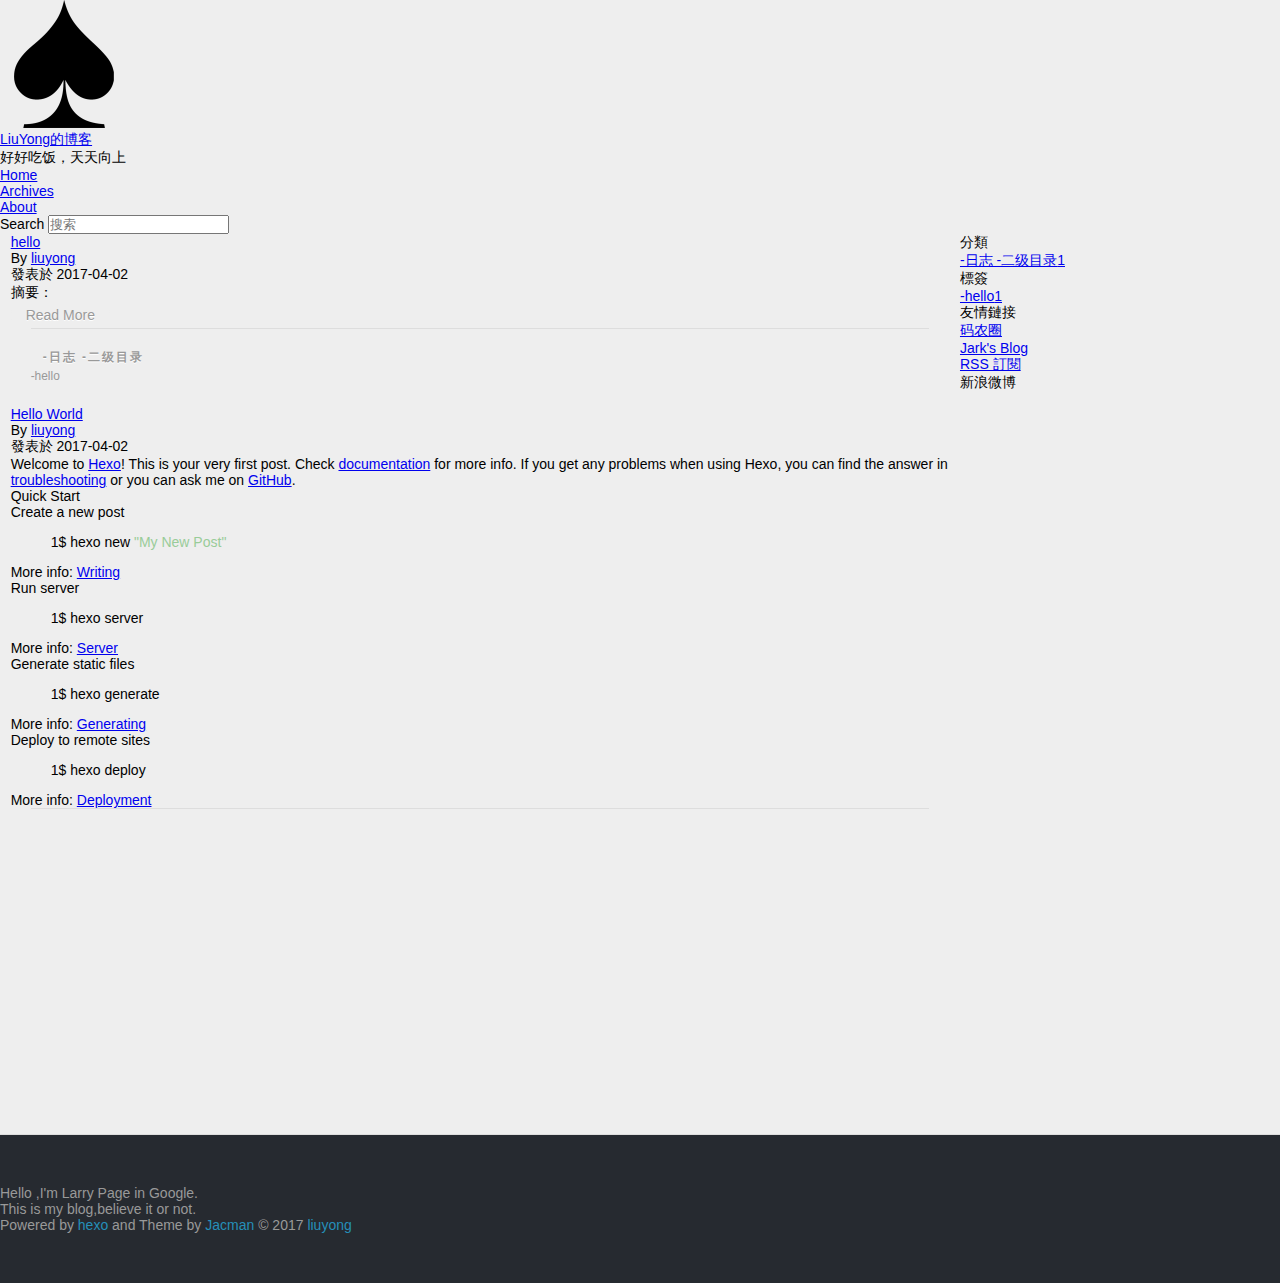
==== index.html @ 9a7f4d1c "Site updated: 2017-04-04 15:08:50" ====
<!DOCTYPE HTML>
<html lang="zh-Hans">
<head>
  <meta charset="UTF-8">
  
    <title>LiuYong的博客</title>
    <meta name="viewport" content="width=device-width, initial-scale=1,user-scalable=no">
    
    <meta name="author" content="liuyong">
    

    
    <meta name="description" content="记录生活点点滴滴">
<meta property="og:type" content="website">
<meta property="og:title" content="LiuYong的博客">
<meta property="og:url" content="https://ly6287163.github.io/index.html">
<meta property="og:site_name" content="LiuYong的博客">
<meta property="og:description" content="记录生活点点滴滴">
<meta name="twitter:card" content="summary">
<meta name="twitter:title" content="LiuYong的博客">
<meta name="twitter:description" content="记录生活点点滴滴">

    
    <link rel="alternative" href="/atom.xml" title="LiuYong的博客" type="application/atom+xml">
    
    
    <link rel="icon" href="/img/favicon.ico">
    
    
    <link rel="apple-touch-icon" href="/img/jacman.jpg">
    <link rel="apple-touch-icon-precomposed" href="/img/jacman.jpg">
    
    <link rel="stylesheet" href="/css/style.css">
</head>

  <body>
    <header>
      
<div>
		
			<div id="imglogo">
				<a href="/"><img src="/img/logo.png" alt="LiuYong的博客" title="LiuYong的博客"/></a>
			</div>
			
			<div id="textlogo">
				<h1 class="site-name"><a href="/" title="LiuYong的博客">LiuYong的博客</a></h1>
				<h2 class="blog-motto">好好吃饭，天天向上</h2>
			</div>
			<div class="navbar"><a class="navbutton navmobile" href="#" title="菜單">
			</a></div>
			<nav class="animated">
				<ul>
					<ul>
					 
						<li><a href="/">Home</a></li>
					
						<li><a href="/archives">Archives</a></li>
					
						<li><a href="/about">About</a></li>
					
					<li>
 					
					<form class="search" action="//google.com/search" method="get" accept-charset="utf-8">
						<label>Search</label>
						<input type="search" id="search" name="q" autocomplete="off" maxlength="20" placeholder="搜索" />
						<input type="hidden" name="q" value="site:ly6287163.github.io">
					</form>
					
					</li>
				</ul>
			</nav>			
</div>
    </header>
    <div id="container">
      <div id="main">

   
    
    <article class="post-expand post" itemprop="articleBody"> 
        <header class="article-info clearfix">
  <h1 itemprop="name">
    
      <a href="/2017/04/02/hello/" title="hello" itemprop="url">hello</a>
  </h1>
  <p class="article-author">By
       
		<a href="/about" title="liuyong" target="_blank" itemprop="author">liuyong</a>
		
  <p class="article-time">
    <time datetime="2017-04-02T04:27:32.000Z" itemprop="datePublished"> 發表於 2017-04-02</time>
    
  </p>
</header>
    <div class="article-content">
        
        <p>摘要：<br>
        
        
        <p class="article-more-link">
          
            <a href="/2017/04/02/hello/#more">Read More</a>
          
       </p>
    </div>
    <footer class="article-footer clearfix">
<div class="article-catetags">

<div class="article-categories">
  <span></span>
  <a class="article-category-link" href="/categories/日志-二级目录/">-日志 -二级目录</a>
</div>


  <div class="article-tags">
  
  <span></span> <a href="/tags/hello/">-hello</a>
  </div>

</div>




<div class="comments-count">
	
</div>

</footer>


    </article>






   
    
    <article class="post-expand post" itemprop="articleBody"> 
        <header class="article-info clearfix">
  <h1 itemprop="name">
    
      <a href="/2017/04/02/hello-world/" title="Hello World" itemprop="url">Hello World</a>
  </h1>
  <p class="article-author">By
       
		<a href="/about" title="liuyong" target="_blank" itemprop="author">liuyong</a>
		
  <p class="article-time">
    <time datetime="2017-04-02T04:16:39.944Z" itemprop="datePublished"> 發表於 2017-04-02</time>
    
  </p>
</header>
    <div class="article-content">
        
        <p>Welcome to <a href="https://hexo.io/" target="_blank" rel="external">Hexo</a>! This is your very first post. Check <a href="https://hexo.io/docs/" target="_blank" rel="external">documentation</a> for more info. If you get any problems when using Hexo, you can find the answer in <a href="https://hexo.io/docs/troubleshooting.html" target="_blank" rel="external">troubleshooting</a> or you can ask me on <a href="https://github.com/hexojs/hexo/issues" target="_blank" rel="external">GitHub</a>.</p>
<h2 id="Quick-Start"><a href="#Quick-Start" class="headerlink" title="Quick Start"></a>Quick Start</h2><h3 id="Create-a-new-post"><a href="#Create-a-new-post" class="headerlink" title="Create a new post"></a>Create a new post</h3><figure class="highlight bash"><table><tr><td class="gutter"><pre><div class="line">1</div></pre></td><td class="code"><pre><div class="line">$ hexo new <span class="string">"My New Post"</span></div></pre></td></tr></table></figure>
<p>More info: <a href="https://hexo.io/docs/writing.html" target="_blank" rel="external">Writing</a></p>
<h3 id="Run-server"><a href="#Run-server" class="headerlink" title="Run server"></a>Run server</h3><figure class="highlight bash"><table><tr><td class="gutter"><pre><div class="line">1</div></pre></td><td class="code"><pre><div class="line">$ hexo server</div></pre></td></tr></table></figure>
<p>More info: <a href="https://hexo.io/docs/server.html" target="_blank" rel="external">Server</a></p>
<h3 id="Generate-static-files"><a href="#Generate-static-files" class="headerlink" title="Generate static files"></a>Generate static files</h3><figure class="highlight bash"><table><tr><td class="gutter"><pre><div class="line">1</div></pre></td><td class="code"><pre><div class="line">$ hexo generate</div></pre></td></tr></table></figure>
<p>More info: <a href="https://hexo.io/docs/generating.html" target="_blank" rel="external">Generating</a></p>
<h3 id="Deploy-to-remote-sites"><a href="#Deploy-to-remote-sites" class="headerlink" title="Deploy to remote sites"></a>Deploy to remote sites</h3><figure class="highlight bash"><table><tr><td class="gutter"><pre><div class="line">1</div></pre></td><td class="code"><pre><div class="line">$ hexo deploy</div></pre></td></tr></table></figure>
<p>More info: <a href="https://hexo.io/docs/deployment.html" target="_blank" rel="external">Deployment</a></p>

        
        
        <p class="article-more-link">
          
       </p>
    </div>
    <footer class="article-footer clearfix">
<div class="article-catetags">


</div>




<div class="comments-count">
	
</div>

</footer>


    </article>







</div>
      <div class="openaside"><a class="navbutton" href="#" title="顯示側邊欄"></a></div>

<div id="asidepart">
<div class="closeaside"><a class="closebutton" href="#" title="隱藏側邊欄"></a></div>
<aside class="clearfix">

  


  
<div class="categorieslist">
	<p class="asidetitle">分類</p>
		<ul>
		
		  
			<li><a href="/categories/日志-二级目录/" title="-日志 -二级目录">-日志 -二级目录<sup>1</sup></a></li>
		  
		
		</ul>
</div>


  
<div class="tagslist">
	<p class="asidetitle">標簽</p>
		<ul class="clearfix">
		
			
				<li><a href="/tags/hello/" title="-hello">-hello<sup>1</sup></a></li>
			
		
		</ul>
</div>


  <div class="linkslist">
  <p class="asidetitle">友情鏈接</p>
    <ul>
        
          <li>
            
            	<a href="https://coderq.com" target="_blank" title="一个面向程序员交流分享的新一代社区">码农圈</a>
            
          </li>
        
          <li>
            
            	<a href="http://wuchong.me" target="_blank" title="Jark&#39;s Blog">Jark&#39;s Blog</a>
            
          </li>
        
    </ul>
</div>

  


  <div class="rsspart">
	<a href="/atom.xml" target="_blank" title="rss">RSS 訂閱</a>
</div>

  <div class="weiboshow">
  <p class="asidetitle">新浪微博</p>
    <iframe width="100%" height="119" class="share_self"  frameborder="0" scrolling="no" src="http://widget.weibo.com/weiboshow/index.php?language=&width=0&height=119&fansRow=2&ptype=1&speed=0&skin=9&isTitle=1&noborder=1&isWeibo=0&isFans=0&uid=null&verifier=b3593ceb&dpc=1"></iframe>
</div>


</aside>
</div>
    </div>
    <footer><div id="footer" >
	
	<div class="line">
		<span></span>
		<div class="author"></div>
	</div>
	
	
	<section class="info">
		<p> Hello ,I&#39;m Larry Page in Google. <br/>
			This is my blog,believe it or not.</p>
	</section>
	 
	<div class="social-font" class="clearfix">
		
		<a href="http://weibo.com/2176287895" target="_blank" class="icon-weibo" title="微博"></a>
		
		
		
		
		
		
		
		
		
		
	</div>
			
		

		<p class="copyright">
		Powered by <a href="http://hexo.io" target="_blank" title="hexo">hexo</a> and Theme by <a href="https://github.com/wuchong/jacman" target="_blank" title="Jacman">Jacman</a> © 2017 
		
		<a href="/about" target="_blank" title="liuyong">liuyong</a>
		
		
		</p>
</div>
</footer>
    <script src="/js/jquery-2.0.3.min.js"></script>
<script src="/js/jquery.imagesloaded.min.js"></script>
<script src="/js/gallery.js"></script>
<script src="/js/jquery.qrcode-0.12.0.min.js"></script>

<script type="text/javascript">
$(document).ready(function(){ 
  $('.navbar').click(function(){
    $('header nav').toggleClass('shownav');
  });
  var myWidth = 0;
  function getSize(){
    if( typeof( window.innerWidth ) == 'number' ) {
      myWidth = window.innerWidth;
    } else if( document.documentElement && document.documentElement.clientWidth) {
      myWidth = document.documentElement.clientWidth;
    };
  };
  var m = $('#main'),
      a = $('#asidepart'),
      c = $('.closeaside'),
      o = $('.openaside');
  c.click(function(){
    a.addClass('fadeOut').css('display', 'none');
    o.css('display', 'block').addClass('fadeIn');
    m.addClass('moveMain');
  });
  o.click(function(){
    o.css('display', 'none').removeClass('beforeFadeIn');
    a.css('display', 'block').removeClass('fadeOut').addClass('fadeIn');      
    m.removeClass('moveMain');
  });
  $(window).scroll(function(){
    o.css("top",Math.max(80,260-$(this).scrollTop()));
  });
  
  $(window).resize(function(){
    getSize(); 
    if (myWidth >= 1024) {
      $('header nav').removeClass('shownav');
    }else{
      m.removeClass('moveMain');
      a.css('display', 'block').removeClass('fadeOut');
      o.css('display', 'none');
        
    }
  });
});
</script>










<link rel="stylesheet" href="/fancybox/jquery.fancybox.css" media="screen" type="text/css">
<script src="/fancybox/jquery.fancybox.pack.js"></script>
<script type="text/javascript">
$(document).ready(function(){ 
  $('.article-content').each(function(i){
    $(this).find('img').each(function(){
      if ($(this).parent().hasClass('fancybox')) return;
      var alt = this.alt;
      if (alt) $(this).after('<span class="caption">' + alt + '</span>');
      $(this).wrap('<a href="' + this.src + '" title="' + alt + '" class="fancybox"></a>');
    });
    $(this).find('.fancybox').each(function(){
      $(this).attr('rel', 'article' + i);
    });
  });
  if($.fancybox){
    $('.fancybox').fancybox();
  }
}); 
</script>



<!-- Analytics Begin -->



<script>
var _hmt = _hmt || [];
(function() {
  var hm = document.createElement("script");
  hm.src = "//hm.baidu.com/hm.js?e6d1f421bbc9962127a50488f9ed37d1";
  var s = document.getElementsByTagName("script")[0]; 
  s.parentNode.insertBefore(hm, s);
})();
</script>



<!-- Analytics End -->

<!-- Totop Begin -->

	<div id="totop">
	<a title="返回頂部"><img src="/img/scrollup.png"/></a>
	</div>
	<script src="/js/totop.js"></script>

<!-- Totop End -->

<!-- MathJax Begin -->
<!-- mathjax config similar to math.stackexchange -->


<!-- MathJax End -->

<!-- Tiny_search Begin -->

<!-- Tiny_search End -->

  </body>
 </html>
---- css/style.css ----
body {
  width: 100%;
}
body:before,
body:after {
  content: "";
  display: table;
}
body:after {
  clear: both;
}
html,
body,
div,
span,
applet,
object,
iframe,
h1,
h2,
h3,
h4,
h5,
h6,
p,
blockquote,
pre,
a,
abbr,
acronym,
address,
big,
cite,
code,
del,
dfn,
em,
img,
ins,
kbd,
q,
s,
samp,
small,
strike,
strong,
sub,
sup,
tt,
var,
dl,
dt,
dd,
ol,
ul,
li,
fieldset,
form,
label,
legend,
table,
caption,
tbody,
tfoot,
thead,
tr,
th,
td {
  margin: 0;
  padding: 0;
  border: 0;
  outline: 0;
  font-weight: inherit;
  font-style: inherit;
  font-family: inherit;
  font-size: 100%;
  vertical-align: baseline;
}
body {
  line-height: 1;
  color: #000;
  background: #fff;
}
ol,
ul {
  list-style: none;
}
table {
  border-collapse: separate;
  border-spacing: 0;
  vertical-align: middle;
}
caption,
th,
td {
  text-align: left;
  font-weight: normal;
  vertical-align: middle;
}
a img {
  border: none;
}
input,
button {
  margin: 0;
  padding: 0;
}
input::-moz-focus-inner,
button::-moz-focus-inner {
  border: 0;
  padding: 0;
}
@font-face {
  font-family: FontAwesome;
  font-style: normal;
  font-weight: normal;
  src: url("fonts/fontawesome-webfont.eot?v=#4.0.3");
  src: url("fonts/fontawesome-webfont.eot?#iefix&v=#4.0.3") format("embedded-opentype"), url("fonts/fontawesome-webfont.woff?v=#4.0.3") format("woff"), url("fonts/fontawesome-webfont.ttf?v=#4.0.3") format("truetype"), url("fonts/fontawesome-webfont.svg#fontawesomeregular?v=#4.0.3") format("svg");
}
html,
body,
#container {
  height: 100%;
}
body {
  background: #eee;
  font: 14px "Helvetica Neue", Helvetica, Arial, sans-serif;
  -webkit-text-size-adjust: 100%;
}
.outer {
  max-width: 1220px;
  margin: 0 auto;
  padding: 0 20px;
}
.outer:before,
.outer:after {
  content: "";
  display: table;
}
.outer:after {
  clear: both;
}
.inner {
  display: inline;
  float: left;
  width: 98.33333333333333%;
  margin: 0 0.833333333333333%;
}
.left,
.alignleft {
  float: left;
}
.right,
.alignright {
  float: right;
}
.clear {
  clear: both;
}
#container {
  position: relative;
}
.mobile-nav-on {
  overflow: hidden;
}
#wrap {
  height: 100%;
  width: 100%;
  position: absolute;
  top: 0;
  left: 0;
  -webkit-transition: 0.2s ease-out;
  -moz-transition: 0.2s ease-out;
  -ms-transition: 0.2s ease-out;
  transition: 0.2s ease-out;
  z-index: 1;
  background: #eee;
}
.mobile-nav-on #wrap {
  left: 280px;
}
@media screen and (min-width: 768px) {
  #main {
    display: inline;
    float: left;
    width: 73.33333333333333%;
    margin: 0 0.833333333333333%;
  }
}
.article-date,
.article-category-link,
.archive-year,
.widget-title {
  text-decoration: none;
  text-transform: uppercase;
  letter-spacing: 2px;
  color: #999;
  margin-bottom: 1em;
  margin-left: 5px;
  line-height: 1em;
  text-shadow: 0 1px #fff;
  font-weight: bold;
}
.article-inner,
.archive-article-inner {
  background: #fff;
  -webkit-box-shadow: 1px 2px 3px #ddd;
  box-shadow: 1px 2px 3px #ddd;
  border: 1px solid #ddd;
  border-radius: 3px;
}
.article-entry h1,
.widget h1 {
  font-size: 2em;
}
.article-entry h2,
.widget h2 {
  font-size: 1.5em;
}
.article-entry h3,
.widget h3 {
  font-size: 1.3em;
}
.article-entry h4,
.widget h4 {
  font-size: 1.2em;
}
.article-entry h5,
.widget h5 {
  font-size: 1em;
}
.article-entry h6,
.widget h6 {
  font-size: 1em;
  color: #999;
}
.article-entry hr,
.widget hr {
  border: 1px dashed #ddd;
}
.article-entry strong,
.widget strong {
  font-weight: bold;
}
.article-entry em,
.widget em,
.article-entry cite,
.widget cite {
  font-style: italic;
}
.article-entry sup,
.widget sup,
.article-entry sub,
.widget sub {
  font-size: 0.75em;
  line-height: 0;
  position: relative;
  vertical-align: baseline;
}
.article-entry sup,
.widget sup {
  top: -0.5em;
}
.article-entry sub,
.widget sub {
  bottom: -0.2em;
}
.article-entry small,
.widget small {
  font-size: 0.85em;
}
.article-entry acronym,
.widget acronym,
.article-entry abbr,
.widget abbr {
  border-bottom: 1px dotted;
}
.article-entry ul,
.widget ul,
.article-entry ol,
.widget ol,
.article-entry dl,
.widget dl {
  margin: 0 20px;
  line-height: 1.6em;
}
.article-entry ul ul,
.widget ul ul,
.article-entry ol ul,
.widget ol ul,
.article-entry ul ol,
.widget ul ol,
.article-entry ol ol,
.widget ol ol {
  margin-top: 0;
  margin-bottom: 0;
}
.article-entry ul,
.widget ul {
  list-style: disc;
}
.article-entry ol,
.widget ol {
  list-style: decimal;
}
.article-entry dt,
.widget dt {
  font-weight: bold;
}
#header {
  height: 300px;
  position: relative;
  border-bottom: 1px solid #ddd;
}
#header:before,
#header:after {
  content: "";
  position: absolute;
  left: 0;
  right: 0;
  height: 40px;
}
#header:before {
  top: 0;
  background: -webkit-linear-gradient(rgba(0,0,0,0.2), transparent);
  background: -moz-linear-gradient(rgba(0,0,0,0.2), transparent);
  background: -ms-linear-gradient(rgba(0,0,0,0.2), transparent);
  background: linear-gradient(rgba(0,0,0,0.2), transparent);
}
#header:after {
  bottom: 0;
  background: -webkit-linear-gradient(transparent, rgba(0,0,0,0.2));
  background: -moz-linear-gradient(transparent, rgba(0,0,0,0.2));
  background: -ms-linear-gradient(transparent, rgba(0,0,0,0.2));
  background: linear-gradient(transparent, rgba(0,0,0,0.2));
}
#header-outer {
  height: 100%;
  position: relative;
}
#header-inner {
  position: relative;
  overflow: hidden;
}
#banner {
  position: absolute;
  top: 0;
  left: 0;
  width: 100%;
  height: 100%;
  background: url("images/banner.jpg") center #000;
  -webkit-background-size: cover;
  -moz-background-size: cover;
  background-size: cover;
  z-index: -1;
}
#header-title {
  text-align: center;
  height: 40px;
  position: absolute;
  top: 50%;
  left: 0;
  margin-top: -20px;
}
#logo,
#subtitle {
  text-decoration: none;
  color: #fff;
  font-weight: 300;
  text-shadow: 0 1px 4px rgba(0,0,0,0.3);
}
#logo {
  font-size: 40px;
  line-height: 40px;
  letter-spacing: 2px;
}
#subtitle {
  font-size: 16px;
  line-height: 16px;
  letter-spacing: 1px;
}
#subtitle-wrap {
  margin-top: 16px;
}
#main-nav {
  float: left;
  margin-left: -15px;
}
.nav-icon,
.main-nav-link {
  float: left;
  color: #fff;
  opacity: 0.6;
  text-decoration: none;
  text-shadow: 0 1px rgba(0,0,0,0.2);
  -webkit-transition: opacity 0.2s;
  -moz-transition: opacity 0.2s;
  -ms-transition: opacity 0.2s;
  transition: opacity 0.2s;
  display: block;
  padding: 20px 15px;
}
.nav-icon:hover,
.main-nav-link:hover {
  opacity: 1;
}
.nav-icon {
  font-family: FontAwesome;
  text-align: center;
  font-size: 14px;
  width: 14px;
  height: 14px;
  padding: 20px 15px;
  position: relative;
  cursor: pointer;
}
.main-nav-link {
  font-weight: 300;
  letter-spacing: 1px;
}
@media screen and (max-width: 479px) {
  .main-nav-link {
    display: none;
  }
}
#main-nav-toggle {
  display: none;
}
#main-nav-toggle:before {
  content: "\f0c9";
}
@media screen and (max-width: 479px) {
  #main-nav-toggle {
    display: block;
  }
}
#sub-nav {
  float: right;
  margin-right: -15px;
}
#nav-rss-link:before {
  content: "\f09e";
}
#nav-search-btn:before {
  content: "\f002";
}
#search-form-wrap {
  position: absolute;
  top: 15px;
  width: 150px;
  height: 30px;
  right: -150px;
  opacity: 0;
  -webkit-transition: 0.2s ease-out;
  -moz-transition: 0.2s ease-out;
  -ms-transition: 0.2s ease-out;
  transition: 0.2s ease-out;
}
#search-form-wrap.on {
  opacity: 1;
  right: 0;
}
@media screen and (max-width: 479px) {
  #search-form-wrap {
    width: 100%;
    right: -100%;
  }
}
.search-form {
  position: absolute;
  top: 0;
  left: 0;
  right: 0;
  background: #fff;
  padding: 5px 15px;
  border-radius: 15px;
  -webkit-box-shadow: 0 0 10px rgba(0,0,0,0.3);
  box-shadow: 0 0 10px rgba(0,0,0,0.3);
}
.search-form-input {
  border: none;
  background: none;
  color: #555;
  width: 100%;
  font: 13px "Helvetica Neue", Helvetica, Arial, sans-serif;
  outline: none;
}
.search-form-input::-webkit-search-results-decoration,
.search-form-input::-webkit-search-cancel-button {
  -webkit-appearance: none;
}
.search-form-submit {
  position: absolute;
  top: 50%;
  right: 10px;
  margin-top: -7px;
  font: 13px FontAwesome;
  border: none;
  background: none;
  color: #bbb;
  cursor: pointer;
}
.search-form-submit:hover,
.search-form-submit:focus {
  color: #777;
}
.article {
  margin: 50px 0;
}
.article-inner {
  overflow: hidden;
}
.article-meta:before,
.article-meta:after {
  content: "";
  display: table;
}
.article-meta:after {
  clear: both;
}
.article-date {
  float: left;
}
.article-category {
  float: left;
  line-height: 1em;
  color: #ccc;
  text-shadow: 0 1px #fff;
  margin-left: 8px;
}
.article-category:before {
  content: "\2022";
}
.article-category-link {
  margin: 0 12px 1em;
}
.article-header {
  padding: 20px 20px 0;
}
.article-title {
  text-decoration: none;
  font-size: 2em;
  font-weight: bold;
  color: #555;
  line-height: 1.1em;
  -webkit-transition: color 0.2s;
  -moz-transition: color 0.2s;
  -ms-transition: color 0.2s;
  transition: color 0.2s;
}
a.article-title:hover {
  color: #258fb8;
}
.article-entry {
  color: #555;
  padding: 0 20px;
}
.article-entry:before,
.article-entry:after {
  content: "";
  display: table;
}
.article-entry:after {
  clear: both;
}
.article-entry p,
.article-entry table {
  line-height: 1.6em;
  margin: 1.6em 0;
}
.article-entry h1,
.article-entry h2,
.article-entry h3,
.article-entry h4,
.article-entry h5,
.article-entry h6 {
  font-weight: bold;
}
.article-entry h1,
.article-entry h2,
.article-entry h3,
.article-entry h4,
.article-entry h5,
.article-entry h6 {
  line-height: 1.1em;
  margin: 1.1em 0;
}
.article-entry a {
  color: #258fb8;
  text-decoration: none;
}
.article-entry a:hover {
  text-decoration: underline;
}
.article-entry ul,
.article-entry ol,
.article-entry dl {
  margin-top: 1.6em;
  margin-bottom: 1.6em;
}
.article-entry img,
.article-entry video {
  max-width: 100%;
  height: auto;
  display: block;
  margin: auto;
}
.article-entry iframe {
  border: none;
}
.article-entry table {
  width: 100%;
  border-collapse: collapse;
  border-spacing: 0;
}
.article-entry th {
  font-weight: bold;
  border-bottom: 3px solid #ddd;
  padding-bottom: 0.5em;
}
.article-entry td {
  border-bottom: 1px solid #ddd;
  padding: 10px 0;
}
.article-entry blockquote {
  font-family: Georgia, "Times New Roman", serif;
  font-size: 1.4em;
  margin: 1.6em 20px;
  text-align: center;
}
.article-entry blockquote footer {
  font-size: 14px;
  margin: 1.6em 0;
  font-family: "Helvetica Neue", Helvetica, Arial, sans-serif;
}
.article-entry blockquote footer cite:before {
  content: "—";
  padding: 0 0.5em;
}
.article-entry .pullquote {
  text-align: left;
  width: 45%;
  margin: 0;
}
.article-entry .pullquote.left {
  margin-left: 0.5em;
  margin-right: 1em;
}
.article-entry .pullquote.right {
  margin-right: 0.5em;
  margin-left: 1em;
}
.article-entry .caption {
  color: #999;
  display: block;
  font-size: 0.9em;
  margin-top: 0.5em;
  position: relative;
  text-align: center;
}
.article-entry .video-container {
  position: relative;
  padding-top: 56.25%;
  height: 0;
  overflow: hidden;
}
.article-entry .video-container iframe,
.article-entry .video-container object,
.article-entry .video-container embed {
  position: absolute;
  top: 0;
  left: 0;
  width: 100%;
  height: 100%;
  margin-top: 0;
}
.article-more-link a {
  display: inline-block;
  line-height: 1em;
  padding: 6px 15px;
  border-radius: 15px;
  background: #eee;
  color: #999;
  text-shadow: 0 1px #fff;
  text-decoration: none;
}
.article-more-link a:hover {
  background: #258fb8;
  color: #fff;
  text-decoration: none;
  text-shadow: 0 1px #1e7293;
}
.article-footer {
  font-size: 0.85em;
  line-height: 1.6em;
  border-top: 1px solid #ddd;
  padding-top: 1.6em;
  margin: 0 20px 20px;
}
.article-footer:before,
.article-footer:after {
  content: "";
  display: table;
}
.article-footer:after {
  clear: both;
}
.article-footer a {
  color: #999;
  text-decoration: none;
}
.article-footer a:hover {
  color: #555;
}
.article-tag-list-item {
  float: left;
  margin-right: 10px;
}
.article-tag-list-link:before {
  content: "#";
}
.article-comment-link {
  float: right;
}
.article-comment-link:before {
  content: "\f075";
  font-family: FontAwesome;
  padding-right: 8px;
}
.article-share-link {
  cursor: pointer;
  float: right;
  margin-left: 20px;
}
.article-share-link:before {
  content: "\f064";
  font-family: FontAwesome;
  padding-right: 6px;
}
#article-nav {
  position: relative;
}
#article-nav:before,
#article-nav:after {
  content: "";
  display: table;
}
#article-nav:after {
  clear: both;
}
@media screen and (min-width: 768px) {
  #article-nav {
    margin: 50px 0;
  }
  #article-nav:before {
    width: 8px;
    height: 8px;
    position: absolute;
    top: 50%;
    left: 50%;
    margin-top: -4px;
    margin-left: -4px;
    content: "";
    border-radius: 50%;
    background: #ddd;
    -webkit-box-shadow: 0 1px 2px #fff;
    box-shadow: 0 1px 2px #fff;
  }
}
.article-nav-link-wrap {
  text-decoration: none;
  text-shadow: 0 1px #fff;
  color: #999;
  -webkit-box-sizing: border-box;
  -moz-box-sizing: border-box;
  box-sizing: border-box;
  margin-top: 50px;
  text-align: center;
  display: block;
}
.article-nav-link-wrap:hover {
  color: #555;
}
@media screen and (min-width: 768px) {
  .article-nav-link-wrap {
    width: 50%;
    margin-top: 0;
  }
}
@media screen and (min-width: 768px) {
  #article-nav-newer {
    float: left;
    text-align: right;
    padding-right: 20px;
  }
}
@media screen and (min-width: 768px) {
  #article-nav-older {
    float: right;
    text-align: left;
    padding-left: 20px;
  }
}
.article-nav-caption {
  text-transform: uppercase;
  letter-spacing: 2px;
  color: #ddd;
  line-height: 1em;
  font-weight: bold;
}
#article-nav-newer .article-nav-caption {
  margin-right: -2px;
}
.article-nav-title {
  font-size: 0.85em;
  line-height: 1.6em;
  margin-top: 0.5em;
}
.article-share-box {
  position: absolute;
  display: none;
  background: #fff;
  -webkit-box-shadow: 1px 2px 10px rgba(0,0,0,0.2);
  box-shadow: 1px 2px 10px rgba(0,0,0,0.2);
  border-radius: 3px;
  margin-left: -145px;
  overflow: hidden;
  z-index: 1;
}
.article-share-box.on {
  display: block;
}
.article-share-input {
  width: 100%;
  background: none;
  -webkit-box-sizing: border-box;
  -moz-box-sizing: border-box;
  box-sizing: border-box;
  font: 14px "Helvetica Neue", Helvetica, Arial, sans-serif;
  padding: 0 15px;
  color: #555;
  outline: none;
  border: 1px solid #ddd;
  border-radius: 3px 3px 0 0;
  height: 36px;
  line-height: 36px;
}
.article-share-links {
  background: #eee;
}
.article-share-links:before,
.article-share-links:after {
  content: "";
  display: table;
}
.article-share-links:after {
  clear: both;
}
.article-share-twitter,
.article-share-facebook,
.article-share-pinterest,
.article-share-google {
  width: 50px;
  height: 36px;
  display: block;
  float: left;
  position: relative;
  color: #999;
  text-shadow: 0 1px #fff;
}
.article-share-twitter:before,
.article-share-facebook:before,
.article-share-pinterest:before,
.article-share-google:before {
  font-size: 20px;
  font-family: FontAwesome;
  width: 20px;
  height: 20px;
  position: absolute;
  top: 50%;
  left: 50%;
  margin-top: -10px;
  margin-left: -10px;
  text-align: center;
}
.article-share-twitter:hover,
.article-share-facebook:hover,
.article-share-pinterest:hover,
.article-share-google:hover {
  color: #fff;
}
.article-share-twitter:before {
  content: "\f099";
}
.article-share-twitter:hover {
  background: #00aced;
  text-shadow: 0 1px #008abe;
}
.article-share-facebook:before {
  content: "\f09a";
}
.article-share-facebook:hover {
  background: #3b5998;
  text-shadow: 0 1px #2f477a;
}
.article-share-pinterest:before {
  content: "\f0d2";
}
.article-share-pinterest:hover {
  background: #cb2027;
  text-shadow: 0 1px #a21a1f;
}
.article-share-google:before {
  content: "\f0d5";
}
.article-share-google:hover {
  background: #dd4b39;
  text-shadow: 0 1px #be3221;
}
.article-gallery {
  background: #000;
  position: relative;
}
.article-gallery-photos {
  position: relative;
  overflow: hidden;
}
.article-gallery-img {
  display: none;
  max-width: 100%;
}
.article-gallery-img:first-child {
  display: block;
}
.article-gallery-img.loaded {
  position: absolute;
  display: block;
}
.article-gallery-img img {
  display: block;
  max-width: 100%;
  margin: 0 auto;
}
#comments {
  background: #fff;
  -webkit-box-shadow: 1px 2px 3px #ddd;
  box-shadow: 1px 2px 3px #ddd;
  padding: 20px;
  border: 1px solid #ddd;
  border-radius: 3px;
  margin: 50px 0;
}
#comments a {
  color: #258fb8;
}
.archives-wrap {
  margin: 50px 0;
}
.archives:before,
.archives:after {
  content: "";
  display: table;
}
.archives:after {
  clear: both;
}
.archive-year-wrap {
  margin-bottom: 1em;
}
.archives {
  -webkit-column-gap: 10px;
  -moz-column-gap: 10px;
  column-gap: 10px;
}
@media screen and (min-width: 480px) and (max-width: 767px) {
  .archives {
    -webkit-column-count: 2;
    -moz-column-count: 2;
    column-count: 2;
  }
}
@media screen and (min-width: 768px) {
  .archives {
    -webkit-column-count: 3;
    -moz-column-count: 3;
    column-count: 3;
  }
}
.archive-article {
  -webkit-column-break-inside: avoid;
  page-break-inside: avoid;
  overflow: hidden;
  break-inside: avoid-column;
}
.archive-article-inner {
  padding: 10px;
  margin-bottom: 15px;
}
.archive-article-title {
  text-decoration: none;
  font-weight: bold;
  color: #555;
  -webkit-transition: color 0.2s;
  -moz-transition: color 0.2s;
  -ms-transition: color 0.2s;
  transition: color 0.2s;
  line-height: 1.6em;
}
.archive-article-title:hover {
  color: #258fb8;
}
.archive-article-footer {
  margin-top: 1em;
}
.archive-article-date {
  color: #999;
  text-decoration: none;
  font-size: 0.85em;
  line-height: 1em;
  margin-bottom: 0.5em;
  display: block;
}
#page-nav {
  margin: 50px auto;
  background: #fff;
  -webkit-box-shadow: 1px 2px 3px #ddd;
  box-shadow: 1px 2px 3px #ddd;
  border: 1px solid #ddd;
  border-radius: 3px;
  text-align: center;
  color: #999;
  overflow: hidden;
}
#page-nav:before,
#page-nav:after {
  content: "";
  display: table;
}
#page-nav:after {
  clear: both;
}
#page-nav a,
#page-nav span {
  padding: 10px 20px;
  line-height: 1;
  height: 2ex;
}
#page-nav a {
  color: #999;
  text-decoration: none;
}
#page-nav a:hover {
  background: #999;
  color: #fff;
}
#page-nav .prev {
  float: left;
}
#page-nav .next {
  float: right;
}
#page-nav .page-number {
  display: inline-block;
}
@media screen and (max-width: 479px) {
  #page-nav .page-number {
    display: none;
  }
}
#page-nav .current {
  color: #555;
  font-weight: bold;
}
#page-nav .space {
  color: #ddd;
}
#footer {
  background: #262a30;
  padding: 50px 0;
  border-top: 1px solid #ddd;
  color: #999;
}
#footer a {
  color: #258fb8;
  text-decoration: none;
}
#footer a:hover {
  text-decoration: underline;
}
#footer-info {
  line-height: 1.6em;
  font-size: 0.85em;
}
.article-entry pre,
.article-entry .highlight {
  background: #2d2d2d;
  margin: 0 -20px;
  padding: 15px 20px;
  border-style: solid;
  border-color: #ddd;
  border-width: 1px 0;
  overflow: auto;
  color: #ccc;
  line-height: 22.400000000000002px;
}
.article-entry .highlight .gutter pre,
.article-entry .gist .gist-file .gist-data .line-numbers {
  color: #666;
  font-size: 0.85em;
}
.article-entry pre,
.article-entry code {
  font-family: "Source Code Pro", Consolas, Monaco, Menlo, Consolas, monospace;
}
.article-entry code {
  background: #eee;
  text-shadow: 0 1px #fff;
  padding: 0 0.3em;
}
.article-entry pre code {
  background: none;
  text-shadow: none;
  padding: 0;
}
.article-entry .highlight pre {
  border: none;
  margin: 0;
  padding: 0;
}
.article-entry .highlight table {
  margin: 0;
  width: auto;
}
.article-entry .highlight td {
  border: none;
  padding: 0;
}
.article-entry .highlight figcaption {
  font-size: 0.85em;
  color: #999;
  line-height: 1em;
  margin-bottom: 1em;
}
.article-entry .highlight figcaption:before,
.article-entry .highlight figcaption:after {
  content: "";
  display: table;
}
.article-entry .highlight figcaption:after {
  clear: both;
}
.article-entry .highlight figcaption a {
  float: right;
}
.article-entry .highlight .gutter pre {
  text-align: right;
  padding-right: 20px;
}
.article-entry .highlight .line {
  height: 22.400000000000002px;
}
.article-entry .highlight .line.marked {
  background: #515151;
}
.article-entry .gist {
  margin: 0 -20px;
  border-style: solid;
  border-color: #ddd;
  border-width: 1px 0;
  background: #2d2d2d;
  padding: 15px 20px 15px 0;
}
.article-entry .gist .gist-file {
  border: none;
  font-family: "Source Code Pro", Consolas, Monaco, Menlo, Consolas, monospace;
  margin: 0;
}
.article-entry .gist .gist-file .gist-data {
  background: none;
  border: none;
}
.article-entry .gist .gist-file .gist-data .line-numbers {
  background: none;
  border: none;
  padding: 0 20px 0 0;
}
.article-entry .gist .gist-file .gist-data .line-data {
  padding: 0 !important;
}
.article-entry .gist .gist-file .highlight {
  margin: 0;
  padding: 0;
  border: none;
}
.article-entry .gist .gist-file .gist-meta {
  background: #2d2d2d;
  color: #999;
  font: 0.85em "Helvetica Neue", Helvetica, Arial, sans-serif;
  text-shadow: 0 0;
  padding: 0;
  margin-top: 1em;
  margin-left: 20px;
}
.article-entry .gist .gist-file .gist-meta a {
  color: #258fb8;
  font-weight: normal;
}
.article-entry .gist .gist-file .gist-meta a:hover {
  text-decoration: underline;
}
pre .comment,
pre .title {
  color: #999;
}
pre .variable,
pre .attribute,
pre .tag,
pre .regexp,
pre .ruby .constant,
pre .xml .tag .title,
pre .xml .pi,
pre .xml .doctype,
pre .html .doctype,
pre .css .id,
pre .css .class,
pre .css .pseudo {
  color: #f2777a;
}
pre .number,
pre .preprocessor,
pre .built_in,
pre .literal,
pre .params,
pre .constant {
  color: #f99157;
}
pre .class,
pre .ruby .class .title,
pre .css .rules .attribute {
  color: #9c9;
}
pre .string,
pre .value,
pre .inheritance,
pre .header,
pre .ruby .symbol,
pre .xml .cdata {
  color: #9c9;
}
pre .css .hexcolor {
  color: #6cc;
}
pre .function,
pre .python .decorator,
pre .python .title,
pre .ruby .function .title,
pre .ruby .title .keyword,
pre .perl .sub,
pre .javascript .title,
pre .coffeescript .title {
  color: #69c;
}
pre .keyword,
pre .javascript .function {
  color: #c9c;
}
@media screen and (max-width: 479px) {
  #mobile-nav {
    position: absolute;
    top: 0;
    left: 0;
    width: 280px;
    height: 100%;
    background: #191919;
    border-right: 1px solid #fff;
  }
}
@media screen and (max-width: 479px) {
  .mobile-nav-link {
    display: block;
    color: #999;
    text-decoration: none;
    padding: 15px 20px;
    font-weight: bold;
  }
  .mobile-nav-link:hover {
    color: #fff;
  }
}
@media screen and (min-width: 768px) {
  #sidebar {
    display: inline;
    float: left;
    width: 23.333333333333332%;
    margin: 0 0.833333333333333%;
  }
}
.widget-wrap {
  margin: 50px 0;
}
.widget {
  color: #777;
  text-shadow: 0 1px #fff;
  background: #ddd;
  -webkit-box-shadow: 0 -1px 4px #ccc inset;
  box-shadow: 0 -1px 4px #ccc inset;
  border: 1px solid #ccc;
  padding: 15px;
  border-radius: 3px;
}
.widget a {
  color: #258fb8;
  text-decoration: none;
}
.widget a:hover {
  text-decoration: underline;
}
.widget ul ul,
.widget ol ul,
.widget dl ul,
.widget ul ol,
.widget ol ol,
.widget dl ol,
.widget ul dl,
.widget ol dl,
.widget dl dl {
  margin-left: 15px;
  list-style: disc;
}
.widget {
  line-height: 1.6em;
  word-wrap: break-word;
  font-size: 0.9em;
}
.widget ul,
.widget ol {
  list-style: none;
  margin: 0;
}
.widget ul ul,
.widget ol ul,
.widget ul ol,
.widget ol ol {
  margin: 0 20px;
}
.widget ul ul,
.widget ol ul {
  list-style: disc;
}
.widget ul ol,
.widget ol ol {
  list-style: decimal;
}
.category-list-count,
.tag-list-count,
.archive-list-count {
  padding-left: 5px;
  color: #999;
  font-size: 0.85em;
}
.category-list-count:before,
.tag-list-count:before,
.archive-list-count:before {
  content: "(";
}
.category-list-count:after,
.tag-list-count:after,
.archive-list-count:after {
  content: ")";
}
.tagcloud a {
  margin-right: 5px;
  display: inline-block;
}
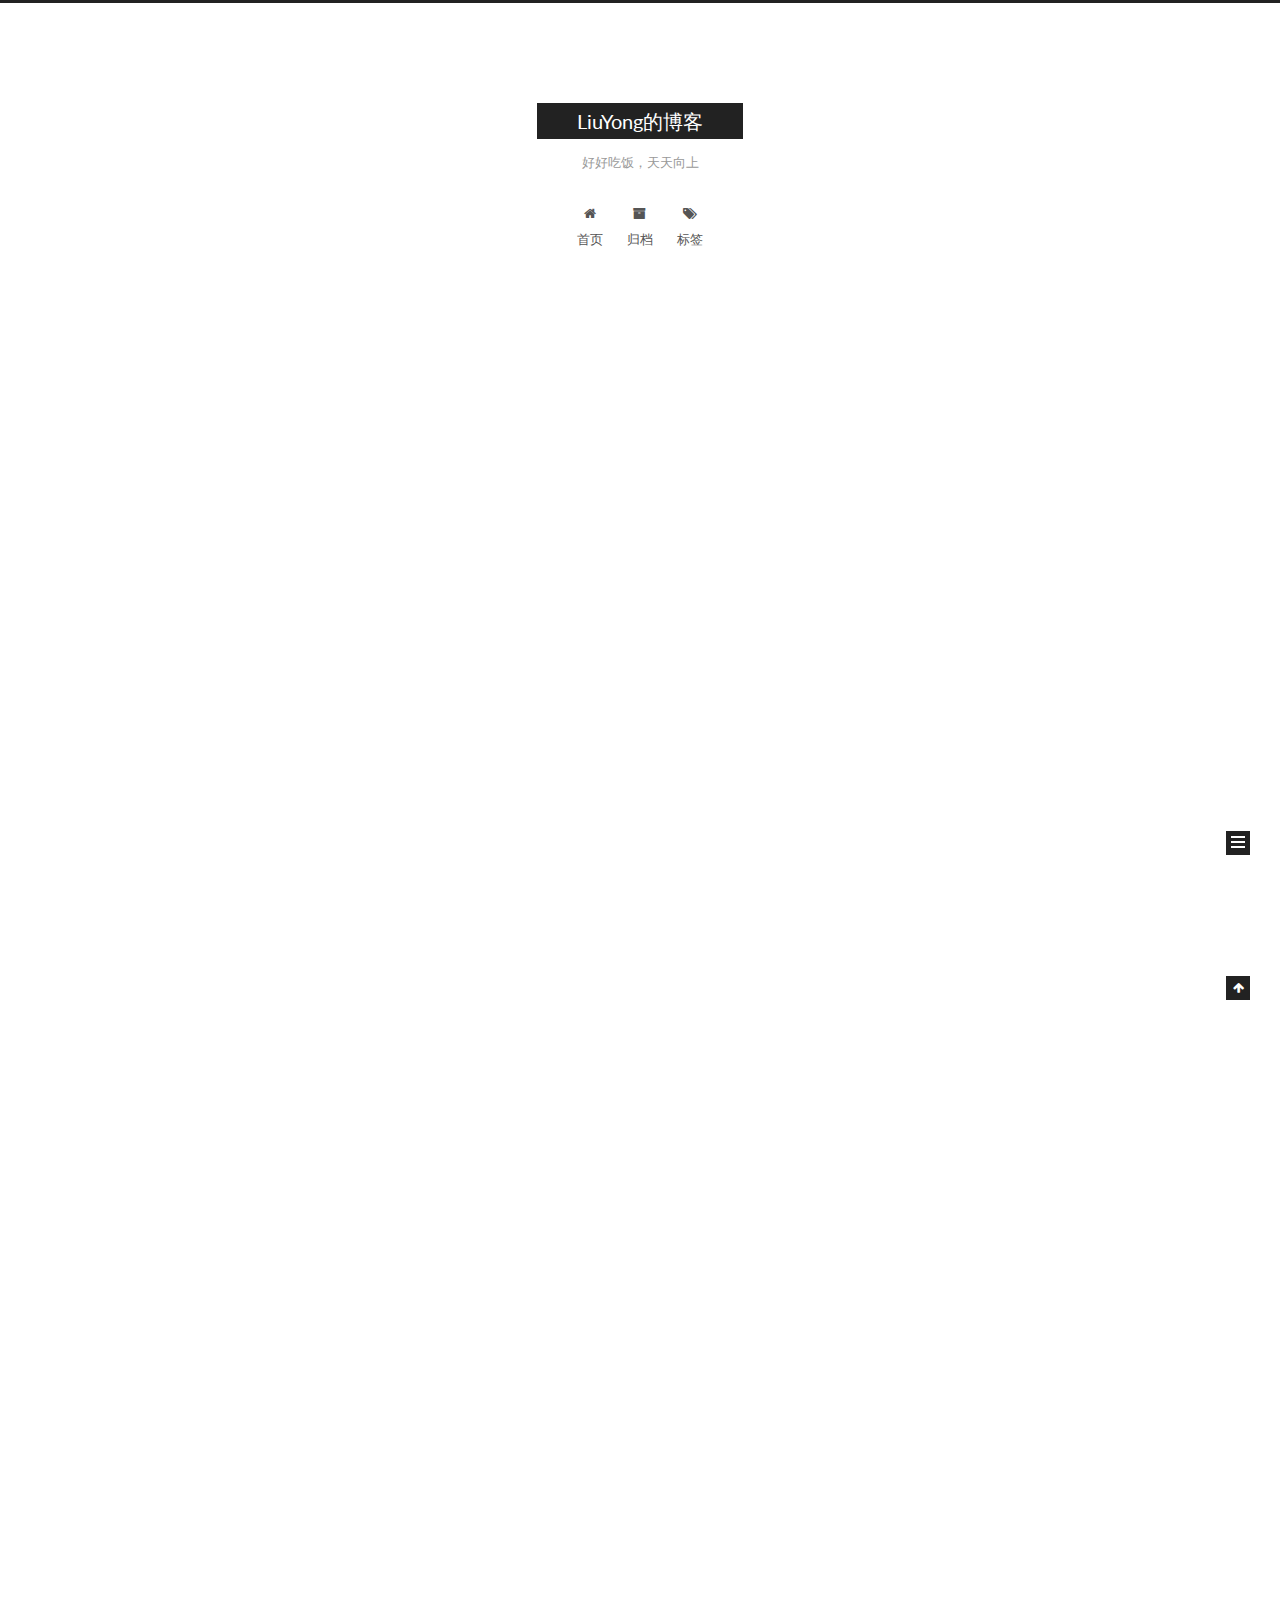
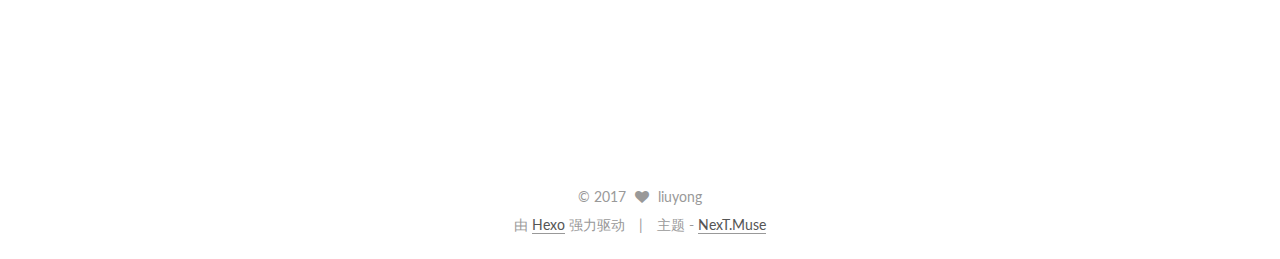
==== commit 375ba220: "Site updated: 2017-04-04 15:11:39" ====
--- a/index.html
+++ b/index.html
@@ -1,17 +1,93 @@
-
- <!DOCTYPE HTML>
-<html lang="zh-Hans">
+<!doctype html>
+
+
+
+  
+
+
+<html class="theme-next muse use-motion" lang="zh-Hans">
 <head>
-  <meta charset="UTF-8">
-  
-    <title>LiuYong的博客</title>
-    <meta name="viewport" content="width=device-width, initial-scale=1,user-scalable=no">
-    
-    <meta name="author" content="liuyong">
-    
-
-    
-    <meta name="description" content="记录生活点点滴滴">
+  <meta charset="UTF-8"/>
+<meta http-equiv="X-UA-Compatible" content="IE=edge" />
+<meta name="viewport" content="width=device-width, initial-scale=1, maximum-scale=1"/>
+
+
+
+<meta http-equiv="Cache-Control" content="no-transform" />
+<meta http-equiv="Cache-Control" content="no-siteapp" />
+
+
+
+
+
+
+
+
+
+
+
+
+
+
+
+  
+  
+  <link href="/lib/fancybox/source/jquery.fancybox.css?v=2.1.5" rel="stylesheet" type="text/css" />
+
+
+
+
+  
+  
+  
+  
+
+  
+    
+    
+  
+
+  
+
+  
+
+  
+
+  
+
+  
+    
+    
+    <link href="//fonts.googleapis.com/css?family=Lato:300,300italic,400,400italic,700,700italic&subset=latin,latin-ext" rel="stylesheet" type="text/css">
+  
+
+
+
+
+
+
+<link href="/lib/font-awesome/css/font-awesome.min.css?v=4.6.2" rel="stylesheet" type="text/css" />
+
+<link href="/css/main.css?v=5.1.0" rel="stylesheet" type="text/css" />
+
+
+  <meta name="keywords" content="Hexo, NexT" />
+
+
+
+
+
+
+
+
+  <link rel="shortcut icon" type="image/x-icon" href="/favicon.ico?v=5.1.0" />
+
+
+
+
+
+
+<meta name="description" content="记录生活点点滴滴">
 <meta property="og:type" content="website">
 <meta property="og:title" content="LiuYong的博客">
 <meta property="og:url" content="https://ly6287163.github.io/index.html">
@@ -21,141 +97,384 @@
 <meta name="twitter:title" content="LiuYong的博客">
 <meta name="twitter:description" content="记录生活点点滴滴">
 
-    
-    <link rel="alternative" href="/atom.xml" title="LiuYong的博客" type="application/atom+xml">
-    
-    
-    <link rel="icon" href="/img/favicon.ico">
-    
-    
-    <link rel="apple-touch-icon" href="/img/jacman.jpg">
-    <link rel="apple-touch-icon-precomposed" href="/img/jacman.jpg">
-    
-    <link rel="stylesheet" href="/css/style.css">
+
+
+<script type="text/javascript" id="hexo.configurations">
+  var NexT = window.NexT || {};
+  var CONFIG = {
+    root: '/',
+    scheme: 'Muse',
+    sidebar: {"position":"left","display":"post","offset":12,"offset_float":0,"b2t":false,"scrollpercent":false},
+    fancybox: true,
+    motion: true,
+    duoshuo: {
+      userId: '0',
+      author: '博主'
+    },
+    algolia: {
+      applicationID: '',
+      apiKey: '',
+      indexName: '',
+      hits: {"per_page":10},
+      labels: {"input_placeholder":"Search for Posts","hits_empty":"We didn't find any results for the search: ${query}","hits_stats":"${hits} results found in ${time} ms"}
+    }
+  };
+</script>
+
+
+
+  <link rel="canonical" href="https://ly6287163.github.io/"/>
+
+
+
+
+
+  <title> LiuYong的博客 </title>
 </head>
 
-  <body>
-    <header>
-      
-<div>
-		
-			<div id="imglogo">
-				<a href="/"><img src="/img/logo.png" alt="LiuYong的博客" title="LiuYong的博客"/></a>
-			</div>
-			
-			<div id="textlogo">
-				<h1 class="site-name"><a href="/" title="LiuYong的博客">LiuYong的博客</a></h1>
-				<h2 class="blog-motto">好好吃饭，天天向上</h2>
-			</div>
-			<div class="navbar"><a class="navbutton navmobile" href="#" title="菜單">
-			</a></div>
-			<nav class="animated">
-				<ul>
-					<ul>
-					 
-						<li><a href="/">Home</a></li>
-					
-						<li><a href="/archives">Archives</a></li>
-					
-						<li><a href="/about">About</a></li>
-					
-					<li>
- 					
-					<form class="search" action="//google.com/search" method="get" accept-charset="utf-8">
-						<label>Search</label>
-						<input type="search" id="search" name="q" autocomplete="off" maxlength="20" placeholder="搜索" />
-						<input type="hidden" name="q" value="site:ly6287163.github.io">
-					</form>
-					
-					</li>
-				</ul>
-			</nav>			
+<body itemscope itemtype="http://schema.org/WebPage" lang="zh-Hans">
+
+  
+
+
+
+
+
+
+
+
+
+
+
+
+
+
+  
+  
+    
+  
+
+  <div class="container sidebar-position-left 
+   page-home 
+ ">
+    <div class="headband"></div>
+
+    <header id="header" class="header" itemscope itemtype="http://schema.org/WPHeader">
+      <div class="header-inner"><div class="site-brand-wrapper">
+  <div class="site-meta ">
+    
+
+    <div class="custom-logo-site-title">
+      <a href="/"  class="brand" rel="start">
+        <span class="logo-line-before"><i></i></span>
+        <span class="site-title">LiuYong的博客</span>
+        <span class="logo-line-after"><i></i></span>
+      </a>
+    </div>
+      
+        <p class="site-subtitle">好好吃饭，天天向上</p>
+      
+  </div>
+
+  <div class="site-nav-toggle">
+    <button>
+      <span class="btn-bar"></span>
+      <span class="btn-bar"></span>
+      <span class="btn-bar"></span>
+    </button>
+  </div>
 </div>
+
+<nav class="site-nav">
+  
+
+  
+    <ul id="menu" class="menu">
+      
+        
+        <li class="menu-item menu-item-home">
+          <a href="/" rel="section">
+            
+              <i class="menu-item-icon fa fa-fw fa-home"></i> <br />
+            
+            首页
+          </a>
+        </li>
+      
+        
+        <li class="menu-item menu-item-archives">
+          <a href="/archives" rel="section">
+            
+              <i class="menu-item-icon fa fa-fw fa-archive"></i> <br />
+            
+            归档
+          </a>
+        </li>
+      
+        
+        <li class="menu-item menu-item-tags">
+          <a href="/tags" rel="section">
+            
+              <i class="menu-item-icon fa fa-fw fa-tags"></i> <br />
+            
+            标签
+          </a>
+        </li>
+      
+
+      
+    </ul>
+  
+
+  
+</nav>
+
+
+
+ </div>
     </header>
-    <div id="container">
-      <div id="main">
-
-   
-    
-    <article class="post-expand post" itemprop="articleBody"> 
-        <header class="article-info clearfix">
-  <h1 itemprop="name">
-    
-      <a href="/2017/04/02/hello/" title="hello" itemprop="url">hello</a>
-  </h1>
-  <p class="article-author">By
-       
-		<a href="/about" title="liuyong" target="_blank" itemprop="author">liuyong</a>
-		
-  <p class="article-time">
-    <time datetime="2017-04-02T04:27:32.000Z" itemprop="datePublished"> 發表於 2017-04-02</time>
-    
-  </p>
-</header>
-    <div class="article-content">
-        
-        <p>摘要：<br>
-        
-        
-        <p class="article-more-link">
-          
-            <a href="/2017/04/02/hello/#more">Read More</a>
-          
-       </p>
-    </div>
-    <footer class="article-footer clearfix">
-<div class="article-catetags">
-
-<div class="article-categories">
-  <span></span>
-  <a class="article-category-link" href="/categories/日志-二级目录/">-日志 -二级目录</a>
-</div>
-
-
-  <div class="article-tags">
-  
-  <span></span> <a href="/tags/hello/">-hello</a>
-  </div>
-
-</div>
-
-
-
-
-<div class="comments-count">
-	
-</div>
-
-</footer>
-
-
-    </article>
-
-
-
-
-
-
-   
-    
-    <article class="post-expand post" itemprop="articleBody"> 
-        <header class="article-info clearfix">
-  <h1 itemprop="name">
-    
-      <a href="/2017/04/02/hello-world/" title="Hello World" itemprop="url">Hello World</a>
-  </h1>
-  <p class="article-author">By
-       
-		<a href="/about" title="liuyong" target="_blank" itemprop="author">liuyong</a>
-		
-  <p class="article-time">
-    <time datetime="2017-04-02T04:16:39.944Z" itemprop="datePublished"> 發表於 2017-04-02</time>
-    
-  </p>
-</header>
-    <div class="article-content">
-        
-        <p>Welcome to <a href="https://hexo.io/" target="_blank" rel="external">Hexo</a>! This is your very first post. Check <a href="https://hexo.io/docs/" target="_blank" rel="external">documentation</a> for more info. If you get any problems when using Hexo, you can find the answer in <a href="https://hexo.io/docs/troubleshooting.html" target="_blank" rel="external">troubleshooting</a> or you can ask me on <a href="https://github.com/hexojs/hexo/issues" target="_blank" rel="external">GitHub</a>.</p>
+
+    <main id="main" class="main">
+      <div class="main-inner">
+        <div class="content-wrap">
+          <div id="content" class="content">
+            
+  <section id="posts" class="posts-expand">
+    
+      
+
+  
+
+  
+  
+  
+
+  <article class="post post-type-normal " itemscope itemtype="http://schema.org/Article">
+    <link itemprop="mainEntityOfPage" href="https://ly6287163.github.io/2017/04/02/hello/">
+
+    <span hidden itemprop="author" itemscope itemtype="http://schema.org/Person">
+      <meta itemprop="name" content="liuyong">
+      <meta itemprop="description" content="">
+      <meta itemprop="image" content="/images/avatar.gif">
+    </span>
+
+    <span hidden itemprop="publisher" itemscope itemtype="http://schema.org/Organization">
+      <meta itemprop="name" content="LiuYong的博客">
+    </span>
+
+    
+      <header class="post-header">
+
+        
+        
+          <h1 class="post-title" itemprop="name headline">
+            
+            
+              
+                
+                <a class="post-title-link" href="/2017/04/02/hello/" itemprop="url">
+                  hello
+                </a>
+              
+            
+          </h1>
+        
+
+        <div class="post-meta">
+          <span class="post-time">
+            
+              <span class="post-meta-item-icon">
+                <i class="fa fa-calendar-o"></i>
+              </span>
+              
+                <span class="post-meta-item-text">发表于</span>
+              
+              <time title="创建于" itemprop="dateCreated datePublished" datetime="2017-04-02T12:27:32+08:00">
+                2017-04-02
+              </time>
+            
+
+            
+
+            
+          </span>
+
+          
+            <span class="post-category" >
+            
+              <span class="post-meta-divider">|</span>
+            
+              <span class="post-meta-item-icon">
+                <i class="fa fa-folder-o"></i>
+              </span>
+              
+                <span class="post-meta-item-text">分类于</span>
+              
+              
+                <span itemprop="about" itemscope itemtype="http://schema.org/Thing">
+                  <a href="/categories/日志-二级目录/" itemprop="url" rel="index">
+                    <span itemprop="name">-日志 -二级目录</span>
+                  </a>
+                </span>
+
+                
+                
+              
+            </span>
+          
+
+          
+            
+          
+
+          
+          
+
+          
+
+          
+
+          
+
+        </div>
+      </header>
+    
+
+
+    <div class="post-body" itemprop="articleBody">
+
+      
+      
+
+      
+        
+          <p>摘要：<br>
+          <!--noindex-->
+          <div class="post-button text-center">
+            <a class="btn" href="/2017/04/02/hello/#more" rel="contents">
+              阅读全文 &raquo;
+            </a>
+          </div>
+          <!--/noindex-->
+        
+      
+    </div>
+
+    <div>
+      
+    </div>
+
+    <div>
+      
+    </div>
+
+    <div>
+      
+    </div>
+
+    <footer class="post-footer">
+      
+
+      
+
+      
+
+      
+      
+        <div class="post-eof"></div>
+      
+    </footer>
+  </article>
+
+
+    
+      
+
+  
+
+  
+  
+  
+
+  <article class="post post-type-normal " itemscope itemtype="http://schema.org/Article">
+    <link itemprop="mainEntityOfPage" href="https://ly6287163.github.io/2017/04/02/hello-world/">
+
+    <span hidden itemprop="author" itemscope itemtype="http://schema.org/Person">
+      <meta itemprop="name" content="liuyong">
+      <meta itemprop="description" content="">
+      <meta itemprop="image" content="/images/avatar.gif">
+    </span>
+
+    <span hidden itemprop="publisher" itemscope itemtype="http://schema.org/Organization">
+      <meta itemprop="name" content="LiuYong的博客">
+    </span>
+
+    
+      <header class="post-header">
+
+        
+        
+          <h1 class="post-title" itemprop="name headline">
+            
+            
+              
+                
+                <a class="post-title-link" href="/2017/04/02/hello-world/" itemprop="url">
+                  Hello World
+                </a>
+              
+            
+          </h1>
+        
+
+        <div class="post-meta">
+          <span class="post-time">
+            
+              <span class="post-meta-item-icon">
+                <i class="fa fa-calendar-o"></i>
+              </span>
+              
+                <span class="post-meta-item-text">发表于</span>
+              
+              <time title="创建于" itemprop="dateCreated datePublished" datetime="2017-04-02T12:16:39+08:00">
+                2017-04-02
+              </time>
+            
+
+            
+
+            
+          </span>
+
+          
+
+          
+            
+          
+
+          
+          
+
+          
+
+          
+
+          
+
+        </div>
+      </header>
+    
+
+
+    <div class="post-body" itemprop="articleBody">
+
+      
+      
+
+      
+        
+          
+            <p>Welcome to <a href="https://hexo.io/" target="_blank" rel="external">Hexo</a>! This is your very first post. Check <a href="https://hexo.io/docs/" target="_blank" rel="external">documentation</a> for more info. If you get any problems when using Hexo, you can find the answer in <a href="https://hexo.io/docs/troubleshooting.html" target="_blank" rel="external">troubleshooting</a> or you can ask me on <a href="https://github.com/hexojs/hexo/issues" target="_blank" rel="external">GitHub</a>.</p>
 <h2 id="Quick-Start"><a href="#Quick-Start" class="headerlink" title="Quick Start"></a>Quick Start</h2><h3 id="Create-a-new-post"><a href="#Create-a-new-post" class="headerlink" title="Create a new post"></a>Create a new post</h3><figure class="highlight bash"><table><tr><td class="gutter"><pre><div class="line">1</div></pre></td><td class="code"><pre><div class="line">$ hexo new <span class="string">"My New Post"</span></div></pre></td></tr></table></figure>
 <p>More info: <a href="https://hexo.io/docs/writing.html" target="_blank" rel="external">Writing</a></p>
 <h3 id="Run-server"><a href="#Run-server" class="headerlink" title="Run server"></a>Run server</h3><figure class="highlight bash"><table><tr><td class="gutter"><pre><div class="line">1</div></pre></td><td class="code"><pre><div class="line">$ hexo server</div></pre></td></tr></table></figure>
@@ -165,264 +484,292 @@
 <h3 id="Deploy-to-remote-sites"><a href="#Deploy-to-remote-sites" class="headerlink" title="Deploy to remote sites"></a>Deploy to remote sites</h3><figure class="highlight bash"><table><tr><td class="gutter"><pre><div class="line">1</div></pre></td><td class="code"><pre><div class="line">$ hexo deploy</div></pre></td></tr></table></figure>
 <p>More info: <a href="https://hexo.io/docs/deployment.html" target="_blank" rel="external">Deployment</a></p>
 
-        
-        
-        <p class="article-more-link">
-          
-       </p>
-    </div>
-    <footer class="article-footer clearfix">
-<div class="article-catetags">
-
-
+          
+        
+      
+    </div>
+
+    <div>
+      
+    </div>
+
+    <div>
+      
+    </div>
+
+    <div>
+      
+    </div>
+
+    <footer class="post-footer">
+      
+
+      
+
+      
+
+      
+      
+        <div class="post-eof"></div>
+      
+    </footer>
+  </article>
+
+
+    
+  </section>
+
+  
+
+
+          </div>
+          
+
+
+          
+
+        </div>
+        
+          
+  
+  <div class="sidebar-toggle">
+    <div class="sidebar-toggle-line-wrap">
+      <span class="sidebar-toggle-line sidebar-toggle-line-first"></span>
+      <span class="sidebar-toggle-line sidebar-toggle-line-middle"></span>
+      <span class="sidebar-toggle-line sidebar-toggle-line-last"></span>
+    </div>
+  </div>
+
+  <aside id="sidebar" class="sidebar">
+    <div class="sidebar-inner">
+
+      
+
+      
+
+      <section class="site-overview sidebar-panel sidebar-panel-active">
+        <div class="site-author motion-element" itemprop="author" itemscope itemtype="http://schema.org/Person">
+          <img class="site-author-image" itemprop="image"
+               src="/images/avatar.gif"
+               alt="liuyong" />
+          <p class="site-author-name" itemprop="name">liuyong</p>
+           
+              <p class="site-description motion-element" itemprop="description">记录生活点点滴滴</p>
+          
+        </div>
+        <nav class="site-state motion-element">
+
+          
+            <div class="site-state-item site-state-posts">
+              <a href="/archives">
+                <span class="site-state-item-count">2</span>
+                <span class="site-state-item-name">日志</span>
+              </a>
+            </div>
+          
+
+          
+            
+            
+            <div class="site-state-item site-state-categories">
+              
+                <span class="site-state-item-count">1</span>
+                <span class="site-state-item-name">分类</span>
+              
+            </div>
+          
+
+          
+            
+            
+            <div class="site-state-item site-state-tags">
+              
+                <span class="site-state-item-count">1</span>
+                <span class="site-state-item-name">标签</span>
+              
+            </div>
+          
+
+        </nav>
+
+        
+
+        <div class="links-of-author motion-element">
+          
+        </div>
+
+        
+        
+
+        
+        
+
+        
+
+
+      </section>
+
+      
+
+      
+
+    </div>
+  </aside>
+
+
+        
+      </div>
+    </main>
+
+    <footer id="footer" class="footer">
+      <div class="footer-inner">
+        <div class="copyright" >
+  
+  &copy; 
+  <span itemprop="copyrightYear">2017</span>
+  <span class="with-love">
+    <i class="fa fa-heart"></i>
+  </span>
+  <span class="author" itemprop="copyrightHolder">liuyong</span>
 </div>
 
 
-
-
-<div class="comments-count">
+<div class="powered-by">
+  由 <a class="theme-link" href="https://hexo.io">Hexo</a> 强力驱动
+</div>
+
+<div class="theme-info">
+  主题 -
+  <a class="theme-link" href="https://github.com/iissnan/hexo-theme-next">
+    NexT.Muse
+  </a>
+</div>
+
+
+        
+
+        
+      </div>
+    </footer>
+
+    
+      <div class="back-to-top">
+        <i class="fa fa-arrow-up"></i>
+        
+      </div>
+    
+
+  </div>
+
+  
+
+<script type="text/javascript">
+  if (Object.prototype.toString.call(window.Promise) !== '[object Function]') {
+    window.Promise = null;
+  }
+</script>
+
+
+
+
+
+
+
+
+
+  
+
+
+
+
+
+
+  
+  <script type="text/javascript" src="/lib/jquery/index.js?v=2.1.3"></script>
+
+  
+  <script type="text/javascript" src="/lib/fastclick/lib/fastclick.min.js?v=1.0.6"></script>
+
+  
+  <script type="text/javascript" src="/lib/jquery_lazyload/jquery.lazyload.js?v=1.9.7"></script>
+
+  
+  <script type="text/javascript" src="/lib/velocity/velocity.min.js?v=1.2.1"></script>
+
+  
+  <script type="text/javascript" src="/lib/velocity/velocity.ui.min.js?v=1.2.1"></script>
+
+  
+  <script type="text/javascript" src="/lib/fancybox/source/jquery.fancybox.pack.js?v=2.1.5"></script>
+
+
+  
+
+
+  <script type="text/javascript" src="/js/src/utils.js?v=5.1.0"></script>
+
+  <script type="text/javascript" src="/js/src/motion.js?v=5.1.0"></script>
+
+
+
+  
+  
+
+  
+
+  
+
+
+  <script type="text/javascript" src="/js/src/bootstrap.js?v=5.1.0"></script>
+
+
+
+  
+
+
+  
+
+
+
+
 	
-</div>
-
-</footer>
-
-
-    </article>
-
-
-
-
-
-
-
-</div>
-      <div class="openaside"><a class="navbutton" href="#" title="顯示側邊欄"></a></div>
-
-<div id="asidepart">
-<div class="closeaside"><a class="closebutton" href="#" title="隱藏側邊欄"></a></div>
-<aside class="clearfix">
-
-  
-
-
-  
-<div class="categorieslist">
-	<p class="asidetitle">分類</p>
-		<ul>
-		
-		  
-			<li><a href="/categories/日志-二级目录/" title="-日志 -二级目录">-日志 -二级目录<sup>1</sup></a></li>
-		  
-		
-		</ul>
-</div>
-
-
-  
-<div class="tagslist">
-	<p class="asidetitle">標簽</p>
-		<ul class="clearfix">
-		
-			
-				<li><a href="/tags/hello/" title="-hello">-hello<sup>1</sup></a></li>
-			
-		
-		</ul>
-</div>
-
-
-  <div class="linkslist">
-  <p class="asidetitle">友情鏈接</p>
-    <ul>
-        
-          <li>
-            
-            	<a href="https://coderq.com" target="_blank" title="一个面向程序员交流分享的新一代社区">码农圈</a>
-            
-          </li>
-        
-          <li>
-            
-            	<a href="http://wuchong.me" target="_blank" title="Jark&#39;s Blog">Jark&#39;s Blog</a>
-            
-          </li>
-        
-    </ul>
-</div>
-
-  
-
-
-  <div class="rsspart">
-	<a href="/atom.xml" target="_blank" title="rss">RSS 訂閱</a>
-</div>
-
-  <div class="weiboshow">
-  <p class="asidetitle">新浪微博</p>
-    <iframe width="100%" height="119" class="share_self"  frameborder="0" scrolling="no" src="http://widget.weibo.com/weiboshow/index.php?language=&width=0&height=119&fansRow=2&ptype=1&speed=0&skin=9&isTitle=1&noborder=1&isWeibo=0&isFans=0&uid=null&verifier=b3593ceb&dpc=1"></iframe>
-</div>
-
-
-</aside>
-</div>
-    </div>
-    <footer><div id="footer" >
-	
-	<div class="line">
-		<span></span>
-		<div class="author"></div>
-	</div>
-	
-	
-	<section class="info">
-		<p> Hello ,I&#39;m Larry Page in Google. <br/>
-			This is my blog,believe it or not.</p>
-	</section>
-	 
-	<div class="social-font" class="clearfix">
-		
-		<a href="http://weibo.com/2176287895" target="_blank" class="icon-weibo" title="微博"></a>
-		
-		
-		
-		
-		
-		
-		
-		
-		
-		
-	</div>
-			
-		
-
-		<p class="copyright">
-		Powered by <a href="http://hexo.io" target="_blank" title="hexo">hexo</a> and Theme by <a href="https://github.com/wuchong/jacman" target="_blank" title="Jacman">Jacman</a> © 2017 
-		
-		<a href="/about" target="_blank" title="liuyong">liuyong</a>
-		
-		
-		</p>
-</div>
-</footer>
-    <script src="/js/jquery-2.0.3.min.js"></script>
-<script src="/js/jquery.imagesloaded.min.js"></script>
-<script src="/js/gallery.js"></script>
-<script src="/js/jquery.qrcode-0.12.0.min.js"></script>
-
-<script type="text/javascript">
-$(document).ready(function(){ 
-  $('.navbar').click(function(){
-    $('header nav').toggleClass('shownav');
-  });
-  var myWidth = 0;
-  function getSize(){
-    if( typeof( window.innerWidth ) == 'number' ) {
-      myWidth = window.innerWidth;
-    } else if( document.documentElement && document.documentElement.clientWidth) {
-      myWidth = document.documentElement.clientWidth;
-    };
-  };
-  var m = $('#main'),
-      a = $('#asidepart'),
-      c = $('.closeaside'),
-      o = $('.openaside');
-  c.click(function(){
-    a.addClass('fadeOut').css('display', 'none');
-    o.css('display', 'block').addClass('fadeIn');
-    m.addClass('moveMain');
-  });
-  o.click(function(){
-    o.css('display', 'none').removeClass('beforeFadeIn');
-    a.css('display', 'block').removeClass('fadeOut').addClass('fadeIn');      
-    m.removeClass('moveMain');
-  });
-  $(window).scroll(function(){
-    o.css("top",Math.max(80,260-$(this).scrollTop()));
-  });
-  
-  $(window).resize(function(){
-    getSize(); 
-    if (myWidth >= 1024) {
-      $('header nav').removeClass('shownav');
-    }else{
-      m.removeClass('moveMain');
-      a.css('display', 'block').removeClass('fadeOut');
-      o.css('display', 'none');
-        
-    }
-  });
-});
-</script>
-
-
-
-
-
-
-
-
-
-
-<link rel="stylesheet" href="/fancybox/jquery.fancybox.css" media="screen" type="text/css">
-<script src="/fancybox/jquery.fancybox.pack.js"></script>
-<script type="text/javascript">
-$(document).ready(function(){ 
-  $('.article-content').each(function(i){
-    $(this).find('img').each(function(){
-      if ($(this).parent().hasClass('fancybox')) return;
-      var alt = this.alt;
-      if (alt) $(this).after('<span class="caption">' + alt + '</span>');
-      $(this).wrap('<a href="' + this.src + '" title="' + alt + '" class="fancybox"></a>');
-    });
-    $(this).find('.fancybox').each(function(){
-      $(this).attr('rel', 'article' + i);
-    });
-  });
-  if($.fancybox){
-    $('.fancybox').fancybox();
-  }
-}); 
-</script>
-
-
-
-<!-- Analytics Begin -->
-
-
-
-<script>
-var _hmt = _hmt || [];
-(function() {
-  var hm = document.createElement("script");
-  hm.src = "//hm.baidu.com/hm.js?e6d1f421bbc9962127a50488f9ed37d1";
-  var s = document.getElementsByTagName("script")[0]; 
-  s.parentNode.insertBefore(hm, s);
-})();
-</script>
-
-
-
-<!-- Analytics End -->
-
-<!-- Totop Begin -->
-
-	<div id="totop">
-	<a title="返回頂部"><img src="/img/scrollup.png"/></a>
-	</div>
-	<script src="/js/totop.js"></script>
-
-<!-- Totop End -->
-
-<!-- MathJax Begin -->
-<!-- mathjax config similar to math.stackexchange -->
-
-
-<!-- MathJax End -->
-
-<!-- Tiny_search Begin -->
-
-<!-- Tiny_search End -->
-
-  </body>
- </html>
+
+
+
+
+
+  
+
+
+
+
+
+  
+
+
+
+
+
+  
+
+
+
+
+
+
+  
+
+
+
+
+
+  
+
+  
+
+  
+
+  
+
+</body>
+</html>
--- a/css/main.css
+++ b/css/main.css
@@ -0,0 +1,2540 @@
+/* normalize.css v3.0.2 | MIT License | git.io/normalize */
+html {
+  font-family: sans-serif; /* 1 */
+  -ms-text-size-adjust: 100%; /* 2 */
+  -webkit-text-size-adjust: 100%; /* 2 */
+}
+body {
+  margin: 0;
+}
+article,
+aside,
+details,
+figcaption,
+figure,
+footer,
+header,
+hgroup,
+main,
+menu,
+nav,
+section,
+summary {
+  display: block;
+}
+audio,
+canvas,
+progress,
+video {
+  display: inline-block; /* 1 */
+  vertical-align: baseline; /* 2 */
+}
+audio:not([controls]) {
+  display: none;
+  height: 0;
+}
+[hidden],
+template {
+  display: none;
+}
+a {
+  background-color: transparent;
+}
+a:active,
+a:hover {
+  outline: 0;
+}
+abbr[title] {
+  border-bottom: 1px dotted;
+}
+b,
+strong {
+  font-weight: bold;
+}
+dfn {
+  font-style: italic;
+}
+h1 {
+  font-size: 2em;
+  margin: 0.67em 0;
+}
+mark {
+  background: #ff0;
+  color: #000;
+}
+small {
+  font-size: 80%;
+}
+sub,
+sup {
+  font-size: 75%;
+  line-height: 0;
+  position: relative;
+  vertical-align: baseline;
+}
+sup {
+  top: -0.5em;
+}
+sub {
+  bottom: -0.25em;
+}
+img {
+  border: 0;
+}
+svg:not(:root) {
+  overflow: hidden;
+}
+figure {
+  margin: 1em 40px;
+}
+hr {
+  -moz-box-sizing: content-box;
+  box-sizing: content-box;
+  height: 0;
+}
+pre {
+  overflow: auto;
+}
+code,
+kbd,
+pre,
+samp {
+  font-family: monospace, monospace;
+  font-size: 1em;
+}
+button,
+input,
+optgroup,
+select,
+textarea {
+  color: inherit; /* 1 */
+  font: inherit; /* 2 */
+  margin: 0; /* 3 */
+}
+button {
+  overflow: visible;
+}
+button,
+select {
+  text-transform: none;
+}
+button,
+html input[type="button"],
+input[type="reset"],
+input[type="submit"] {
+  -webkit-appearance: button; /* 2 */
+  cursor: pointer; /* 3 */
+}
+button[disabled],
+html input[disabled] {
+  cursor: default;
+}
+button::-moz-focus-inner,
+input::-moz-focus-inner {
+  border: 0;
+  padding: 0;
+}
+input {
+  line-height: normal;
+}
+input[type="checkbox"],
+input[type="radio"] {
+  box-sizing: border-box; /* 1 */
+  padding: 0; /* 2 */
+}
+input[type="number"]::-webkit-inner-spin-button,
+input[type="number"]::-webkit-outer-spin-button {
+  height: auto;
+}
+input[type="search"] {
+  -webkit-appearance: textfield; /* 1 */
+  -moz-box-sizing: content-box;
+  -webkit-box-sizing: content-box; /* 2 */
+  box-sizing: content-box;
+}
+input[type="search"]::-webkit-search-cancel-button,
+input[type="search"]::-webkit-search-decoration {
+  -webkit-appearance: none;
+}
+fieldset {
+  border: 1px solid #c0c0c0;
+  margin: 0 2px;
+  padding: 0.35em 0.625em 0.75em;
+}
+legend {
+  border: 0; /* 1 */
+  padding: 0; /* 2 */
+}
+textarea {
+  overflow: auto;
+}
+optgroup {
+  font-weight: bold;
+}
+table {
+  border-collapse: collapse;
+  border-spacing: 0;
+}
+td,
+th {
+  padding: 0;
+}
+::selection {
+  background: #262a30;
+  color: #fff;
+}
+body {
+  position: relative;
+  font-family: 'Lato', "PingFang SC", "Microsoft YaHei", sans-serif;
+  font-size: 14px;
+  line-height: 2;
+  color: #555;
+  background: #fff;
+}
+@media (max-width: 767px) {
+  body {
+    padding-right: 0 !important;
+  }
+}
+@media (min-width: 768px) and (max-width: 991px) {
+  body {
+    padding-right: 0 !important;
+  }
+}
+@media (min-width: 1600px) {
+  body {
+    font-size: 16px;
+  }
+}
+h1,
+h2,
+h3,
+h4,
+h5,
+h6 {
+  margin: 0;
+  padding: 0;
+  font-weight: bold;
+  line-height: 1.5;
+  font-family: 'Lato', "PingFang SC", "Microsoft YaHei", sans-serif;
+}
+h2,
+h3,
+h4,
+h5,
+h6 {
+  margin: 20px 0 15px;
+}
+h1 {
+  font-size: 22px;
+}
+@media (max-width: 767px) {
+  h1 {
+    font-size: 18px;
+  }
+}
+h2 {
+  font-size: 20px;
+}
+@media (max-width: 767px) {
+  h2 {
+    font-size: 16px;
+  }
+}
+h3 {
+  font-size: 18px;
+}
+@media (max-width: 767px) {
+  h3 {
+    font-size: 14px;
+  }
+}
+h4 {
+  font-size: 16px;
+}
+@media (max-width: 767px) {
+  h4 {
+    font-size: 12px;
+  }
+}
+h5 {
+  font-size: 14px;
+}
+@media (max-width: 767px) {
+  h5 {
+    font-size: 10px;
+  }
+}
+h6 {
+  font-size: 12px;
+}
+@media (max-width: 767px) {
+  h6 {
+    font-size: 8px;
+  }
+}
+p {
+  margin: 0 0 25px 0;
+}
+a {
+  color: #555;
+  text-decoration: none;
+  border-bottom: 1px solid #999;
+  word-wrap: break-word;
+}
+a:hover {
+  color: #222;
+  border-bottom-color: #222;
+}
+blockquote {
+  margin: 0;
+  padding: 0;
+}
+img {
+  display: block;
+  margin: auto;
+  max-width: 100%;
+  height: auto;
+}
+hr {
+  margin: 40px 0;
+  height: 3px;
+  border: none;
+  background-color: #ddd;
+  background-image: repeating-linear-gradient(-45deg, #fff, #fff 4px, transparent 4px, transparent 8px);
+}
+blockquote {
+  padding: 0 15px;
+  color: #666;
+  border-left: 4px solid #ddd;
+}
+blockquote cite::before {
+  content: "-";
+  padding: 0 5px;
+}
+dt {
+  font-weight: 700;
+}
+dd {
+  margin: 0;
+  padding: 0;
+}
+.text-left {
+  text-align: left;
+}
+.text-center {
+  text-align: center;
+}
+.text-right {
+  text-align: right;
+}
+.text-justify {
+  text-align: justify;
+}
+.text-nowrap {
+  white-space: nowrap;
+}
+.text-lowercase {
+  text-transform: lowercase;
+}
+.text-uppercase {
+  text-transform: uppercase;
+}
+.text-capitalize {
+  text-transform: capitalize;
+}
+.center-block {
+  display: block;
+  margin-left: auto;
+  margin-right: auto;
+}
+.clearfix:before,
+.clearfix:after {
+  content: " ";
+  display: table;
+}
+.clearfix:after {
+  clear: both;
+}
+.pullquote {
+  width: 45%;
+}
+.pullquote.left {
+  float: left;
+  margin-left: 5px;
+  margin-right: 10px;
+}
+.pullquote.right {
+  float: right;
+  margin-left: 10px;
+  margin-right: 5px;
+}
+.affix.affix.affix {
+  position: fixed;
+}
+.translation {
+  margin-top: -20px;
+  font-size: 14px;
+  color: #999;
+}
+.scrollbar-measure {
+  width: 100px;
+  height: 100px;
+  overflow: scroll;
+  position: absolute;
+  top: -9999px;
+}
+.use-motion .motion-element {
+  opacity: 0;
+}
+table {
+  margin: 20px 0;
+  width: 100%;
+  border-collapse: collapse;
+  border-spacing: 0;
+  border: 1px solid #ddd;
+  font-size: 14px;
+  table-layout: fixed;
+  word-wrap: break-all;
+}
+table>tbody>tr:nth-of-type(odd) {
+  background-color: #f9f9f9;
+}
+table>tbody>tr:hover {
+  background-color: #f5f5f5;
+}
+caption,
+th,
+td {
+  padding: 8px;
+  text-align: left;
+  vertical-align: middle;
+  font-weight: normal;
+}
+th,
+td {
+  border-bottom: 3px solid #ddd;
+  border-right: 1px solid #eee;
+}
+th {
+  padding-bottom: 10px;
+  font-weight: 700;
+}
+td {
+  border-bottom-width: 1px;
+}
+html,
+body {
+  height: 100%;
+}
+.container {
+  position: relative;
+  min-height: 100%;
+}
+.header-inner {
+  margin: 0 auto;
+  padding: 100px 0 70px;
+  width: 700px;
+}
+@media (min-width: 1600px) {
+  .container .header-inner {
+    width: 900px;
+  }
+}
+.main {
+  padding-bottom: 150px;
+}
+.main-inner {
+  margin: 0 auto;
+  width: 700px;
+}
+@media (min-width: 1600px) {
+  .container .main-inner {
+    width: 900px;
+  }
+}
+.footer {
+  position: absolute;
+  left: 0;
+  bottom: 0;
+  width: 100%;
+  min-height: 50px;
+}
+.footer-inner {
+  box-sizing: border-box;
+  margin: 20px auto;
+  width: 700px;
+}
+@media (min-width: 1600px) {
+  .container .footer-inner {
+    width: 900px;
+  }
+}
+pre,
+.highlight {
+  overflow: auto;
+  margin: 20px 0;
+  padding: 0;
+  font-size: 13px;
+  color: #4d4d4c;
+  background: #f7f7f7;
+  line-height: 1.6;
+}
+pre,
+code {
+  font-family: consolas, Menlo, "PingFang SC", "Microsoft YaHei", monospace;
+}
+code {
+  padding: 2px 4px;
+  word-wrap: break-word;
+  color: #555;
+  background: #eee;
+  border-radius: 3px;
+  font-size: 13px;
+}
+pre code {
+  padding: 0;
+  color: #4d4d4c;
+  background: none;
+  text-shadow: none;
+}
+.highlight {
+  border-radius: 1px;
+}
+.highlight pre {
+  border: none;
+  margin: 0;
+  padding: 10px 0;
+}
+.highlight table {
+  margin: 0;
+  width: auto;
+  border: none;
+}
+.highlight td {
+  border: none;
+  padding: 0;
+}
+.highlight figcaption {
+  font-size: 1em;
+  color: #4d4d4c;
+  line-height: 1em;
+  margin-bottom: 1em;
+}
+.highlight figcaption:before,
+.highlight figcaption:after {
+  content: " ";
+  display: table;
+}
+.highlight figcaption:after {
+  clear: both;
+}
+.highlight figcaption a {
+  float: right;
+  color: #4d4d4c;
+}
+.highlight figcaption a:hover {
+  border-bottom-color: #4d4d4c;
+}
+.highlight .gutter pre {
+  padding-left: 10px;
+  padding-right: 10px;
+  color: #869194;
+  text-align: right;
+  background-color: #eff2f3;
+}
+.highlight .code pre {
+  width: 100%;
+  padding-left: 10px;
+  padding-right: 10px;
+  background-color: #f7f7f7;
+}
+.highlight .line {
+  height: 20px;
+}
+.gutter {
+  -webkit-user-select: none;
+  -moz-user-select: none;
+  -ms-user-select: none;
+  user-select: none;
+}
+.gist table {
+  width: auto;
+}
+.gist table td {
+  border: none;
+}
+pre .deletion {
+  background: #fdd;
+}
+pre .addition {
+  background: #dfd;
+}
+pre .meta {
+  color: #8959a8;
+}
+pre .comment {
+  color: #8e908c;
+}
+pre .variable,
+pre .attribute,
+pre .tag,
+pre .regexp,
+pre .ruby .constant,
+pre .xml .tag .title,
+pre .xml .pi,
+pre .xml .doctype,
+pre .html .doctype,
+pre .css .id,
+pre .css .class,
+pre .css .pseudo {
+  color: #c82829;
+}
+pre .number,
+pre .preprocessor,
+pre .built_in,
+pre .literal,
+pre .params,
+pre .constant,
+pre .command {
+  color: #f5871f;
+}
+pre .ruby .class .title,
+pre .css .rules .attribute,
+pre .string,
+pre .value,
+pre .inheritance,
+pre .header,
+pre .ruby .symbol,
+pre .xml .cdata,
+pre .special,
+pre .number,
+pre .formula {
+  color: #718c00;
+}
+pre .title,
+pre .css .hexcolor {
+  color: #3e999f;
+}
+pre .function,
+pre .python .decorator,
+pre .python .title,
+pre .ruby .function .title,
+pre .ruby .title .keyword,
+pre .perl .sub,
+pre .javascript .title,
+pre .coffeescript .title {
+  color: #4271ae;
+}
+pre .keyword,
+pre .javascript .function {
+  color: #8959a8;
+}
+.full-image.full-image.full-image {
+  border: none;
+  max-width: 100%;
+  width: auto;
+  margin: 20px auto;
+}
+@media (min-width: 992px) {
+  .full-image.full-image.full-image {
+    max-width: none;
+    width: 110%;
+    margin: 25px -5%;
+  }
+}
+.blockquote-center,
+.page-home .post-type-quote blockquote,
+.page-post-detail .post-type-quote blockquote {
+  position: relative;
+  margin: 40px 0;
+  padding: 0;
+  border-left: none;
+  text-align: center;
+}
+.blockquote-center::before,
+.page-home .post-type-quote blockquote::before,
+.page-post-detail .post-type-quote blockquote::before,
+.blockquote-center::after,
+.page-home .post-type-quote blockquote::after,
+.page-post-detail .post-type-quote blockquote::after {
+  position: absolute;
+  content: ' ';
+  display: block;
+  width: 100%;
+  height: 24px;
+  opacity: 0.2;
+  background-repeat: no-repeat;
+  background-position: 0 -6px;
+  background-size: 22px 22px;
+}
+.blockquote-center::before,
+.page-home .post-type-quote blockquote::before,
+.page-post-detail .post-type-quote blockquote::before {
+  top: -20px;
+  background-image: url("../images/quote-l.svg");
+  border-top: 1px solid #ccc;
+}
+.blockquote-center::after,
+.page-home .post-type-quote blockquote::after,
+.page-post-detail .post-type-quote blockquote::after {
+  bottom: -20px;
+  background-image: url("../images/quote-r.svg");
+  border-bottom: 1px solid #ccc;
+  background-position: 100% 8px;
+}
+.blockquote-center p,
+.page-home .post-type-quote blockquote p,
+.page-post-detail .post-type-quote blockquote p,
+.blockquote-center div,
+.page-home .post-type-quote blockquote div,
+.page-post-detail .post-type-quote blockquote div {
+  text-align: center;
+}
+.post .post-body .group-picture img {
+  box-sizing: border-box;
+  padding: 0 3px;
+  border: none;
+}
+.post .group-picture-row {
+  overflow: hidden;
+  margin-top: 6px;
+}
+.post .group-picture-row:first-child {
+  margin-top: 0;
+}
+.post .group-picture-column {
+  float: left;
+}
+.page-post-detail .post-body .group-picture-column {
+  float: none;
+  margin-top: 10px;
+  width: auto !important;
+}
+.page-post-detail .post-body .group-picture-column img {
+  margin: 0 auto;
+}
+.page-archive .group-picture-container {
+  overflow: hidden;
+}
+.page-archive .group-picture-row {
+  float: left;
+}
+.page-archive .group-picture-row:first-child {
+  margin-top: 6px;
+}
+.page-archive .group-picture-column {
+  max-width: 150px;
+  max-height: 150px;
+}
+.note {
+  padding: 20px;
+  margin: 20px 0;
+  border: 1px solid #eee;
+  border-left-width: 5px;
+  border-radius: 3px;
+}
+.note h2,
+.note h3,
+.note h4,
+.note h5,
+.note h6 {
+  margin-top: 0;
+  margin-bottom: 5px;
+}
+.note p:last-child {
+  margin-bottom: 0;
+}
+.note code {
+  border-radius: 3px;
+}
+.note+.note {
+  margin-top: -5px;
+}
+.default {
+  border-left-color: #777;
+}
+.default h2,
+.default h3,
+.default h4,
+.default h5,
+.default h6 {
+  color: #777;
+}
+.primary {
+  border-left-color: #428bca;
+}
+.primary h2,
+.primary h3,
+.primary h4,
+.primary h5,
+.primary h6 {
+  color: #428bca;
+}
+.success {
+  border-left-color: #5cb85c;
+}
+.success h2,
+.success h3,
+.success h4,
+.success h5,
+.success h6 {
+  color: #5cb85c;
+}
+.danger {
+  border-left-color: #d9534f;
+}
+.danger h2,
+.danger h3,
+.danger h4,
+.danger h5,
+.danger h6 {
+  color: #d9534f;
+}
+.warning {
+  border-left-color: #f0ad4e;
+}
+.warning h2,
+.warning h3,
+.warning h4,
+.warning h5,
+.warning h6 {
+  color: #f0ad4e;
+}
+.info {
+  border-left-color: #5bc0de;
+}
+.info h2,
+.info h3,
+.info h4,
+.info h5,
+.info h6 {
+  color: #5bc0de;
+}
+.btn {
+  display: inline-block;
+  padding: 0 20px;
+  font-size: 14px;
+  color: #fff;
+  background: #222;
+  border: 2px solid #222;
+  text-decoration: none;
+  border-radius: 0;
+  transition-property: background-color;
+  transition-duration: 0.2s;
+  transition-timing-function: ease-in-out;
+  transition-delay: 0s;
+}
+.btn:hover,
+.post-button .btn:hover {
+  border-color: #222;
+  color: #222;
+  background: #fff;
+}
+.btn-bar {
+  display: block;
+  width: 22px;
+  height: 2px;
+  background: #555;
+  border-radius: 1px;
+}
+.btn-bar+.btn-bar {
+  margin-top: 4px;
+}
+.pagination {
+  margin: 120px 0 40px;
+  text-align: center;
+  border-top: 1px solid #eee;
+}
+.page-number-basic,
+.pagination .prev,
+.pagination .next,
+.pagination .page-number,
+.pagination .space {
+  display: inline-block;
+  position: relative;
+  top: -1px;
+  margin: 0 10px;
+  padding: 0 10px;
+  line-height: 30px;
+}
+@media (max-width: 767px) {
+  .page-number-basic,
+  .pagination .prev,
+  .pagination .next,
+  .pagination .page-number,
+  .pagination .space {
+    margin: 0 5px;
+  }
+}
+.pagination .prev,
+.pagination .next,
+.pagination .page-number {
+  border-bottom: 0;
+  border-top: 1px solid #eee;
+  transition-property: border-color;
+  transition-duration: 0.2s;
+  transition-timing-function: ease-in-out;
+  transition-delay: 0s;
+}
+.pagination .prev:hover,
+.pagination .next:hover,
+.pagination .page-number:hover {
+  border-top-color: #222;
+}
+.pagination .space {
+  padding: 0;
+  margin: 0;
+}
+.pagination .prev {
+  margin-left: 0;
+}
+.pagination .next {
+  margin-right: 0;
+}
+.pagination .page-number.current {
+  color: #fff;
+  background: #ccc;
+  border-top-color: #ccc;
+}
+@media (max-width: 767px) {
+  .pagination {
+    border-top: none;
+  }
+  .pagination .prev,
+  .pagination .next,
+  .pagination .page-number {
+    margin-bottom: 10px;
+    border-top: 0;
+    border-bottom: 1px solid #eee;
+  }
+  .pagination .prev:hover,
+  .pagination .next:hover,
+  .pagination .page-number:hover {
+    border-bottom-color: #222;
+  }
+}
+.comments {
+  margin: 60px 20px 0;
+}
+.tag-cloud {
+  text-align: center;
+}
+.tag-cloud a {
+  display: inline-block;
+  margin: 10px;
+}
+.back-to-top {
+  box-sizing: border-box;
+  position: fixed;
+  bottom: -100px;
+  right: 30px;
+  z-index: 1050;
+  padding: 0 6px;
+  width: 24px;
+  background: #222;
+  font-size: 12px;
+  opacity: 1;
+  color: #fff;
+  cursor: pointer;
+  text-align: center;
+  -webkit-transform: translateZ(0);
+  transition-property: bottom;
+  transition-duration: 0.2s;
+  transition-timing-function: ease-in-out;
+  transition-delay: 0s;
+}
+@media (max-width: 767px) {
+  .back-to-top {
+    display: none;
+  }
+}
+@media (min-width: 768px) and (max-width: 991px) {
+  .back-to-top {
+    display: none;
+  }
+}
+.back-to-top.back-to-top-on {
+  bottom: 19px;
+}
+.header {
+  background: #fff;
+}
+.header-inner {
+  position: relative;
+}
+.headband {
+  height: 3px;
+  background: #222;
+}
+.site-meta {
+  margin: 0;
+  text-align: center;
+}
+@media (max-width: 767px) {
+  .site-meta {
+    text-align: center;
+  }
+}
+.brand {
+  position: relative;
+  display: inline-block;
+  padding: 0 40px;
+  color: #fff;
+  background: #222;
+  border-bottom: none;
+}
+.brand:hover {
+  color: #fff;
+}
+.logo {
+  display: inline-block;
+  margin-right: 5px;
+  line-height: 36px;
+  vertical-align: top;
+}
+.site-title {
+  display: inline-block;
+  vertical-align: top;
+  line-height: 36px;
+  font-size: 20px;
+  font-weight: normal;
+  font-family: 'Lato', "PingFang SC", "Microsoft YaHei", sans-serif;
+}
+.site-subtitle {
+  margin-top: 10px;
+  font-size: 13px;
+  color: #999;
+}
+.use-motion .brand {
+  opacity: 0;
+}
+.use-motion .logo,
+.use-motion .site-title,
+.use-motion .site-subtitle {
+  opacity: 0;
+  position: relative;
+  top: -10px;
+}
+.site-nav-toggle {
+  display: none;
+  position: absolute;
+  top: 10px;
+  left: 10px;
+}
+@media (max-width: 767px) {
+  .site-nav-toggle {
+    display: block;
+  }
+}
+.site-nav-toggle button {
+  margin-top: 2px;
+  padding: 9px 10px;
+  background: transparent;
+  border: none;
+}
+@media (max-width: 767px) {
+  .site-nav {
+    display: none;
+    margin: 0 -10px;
+    padding: 0 10px;
+    clear: both;
+    border-top: 1px solid #ddd;
+  }
+}
+@media (min-width: 768px) and (max-width: 991px) {
+  .site-nav {
+    display: block !important;
+  }
+}
+@media (min-width: 992px) {
+  .site-nav {
+    display: block !important;
+  }
+}
+.menu {
+  margin-top: 20px;
+  padding-left: 0;
+  text-align: center;
+}
+.menu .menu-item {
+  display: inline-block;
+  margin: 0 10px;
+  list-style: none;
+}
+@media screen and (max-width: 767px) {
+  .menu .menu-item {
+    margin-top: 10px;
+  }
+}
+.menu .menu-item a {
+  display: block;
+  font-size: 13px;
+  line-height: inherit;
+  border-bottom: 1px solid transparent;
+  transition-property: border-color;
+  transition-duration: 0.2s;
+  transition-timing-function: ease-in-out;
+  transition-delay: 0s;
+}
+.menu .menu-item a:hover {
+  border-bottom-color: #222;
+}
+.menu .menu-item .fa {
+  margin-right: 5px;
+}
+.use-motion .menu-item {
+  opacity: 0;
+}
+.post-body {
+  font-family: 'Lato', "PingFang SC", "Microsoft YaHei", sans-serif;
+}
+@media (max-width: 767px) {
+  .post-body {
+    word-break: break-word;
+  }
+}
+.post-body .fancybox img {
+  display: block !important;
+  margin: 0 auto;
+  cursor: pointer;
+  cursor: zoom-in;
+  cursor: -webkit-zoom-in;
+}
+.post-body .image-caption,
+.post-body .figure .caption {
+  margin: 10px auto 15px;
+  text-align: center;
+  font-size: 14px;
+  color: #999;
+  font-weight: bold;
+  line-height: 1;
+}
+.post-sticky-flag {
+  display: inline-block;
+  font-size: 16px;
+  -ms-transform: rotate(30deg);
+  -webkit-transform: rotate(30deg);
+  -moz-transform: rotate(30deg);
+  -ms-transform: rotate(30deg);
+  -o-transform: rotate(30deg);
+  transform: rotate(30deg);
+}
+.posts-expand {
+  padding-top: 40px;
+}
+@media (max-width: 767px) {
+  .posts-expand {
+    margin: 0 20px;
+  }
+  .post-body pre {
+    padding: 10px;
+  }
+  .post-body pre .gutter pre {
+    padding-right: 10px;
+  }
+  .post-body .highlight {
+    margin-left: -40px;
+    margin-right: -40px;
+    padding: 0;
+  }
+  .post-body .highlight .gutter pre {
+    padding-right: 10px;
+  }
+}
+@media (min-width: 992px) {
+  .posts-expand .post-body {
+    text-align: justify;
+  }
+}
+.posts-expand .post-body h2,
+.posts-expand .post-body h3,
+.posts-expand .post-body h4,
+.posts-expand .post-body h5,
+.posts-expand .post-body h6 {
+  padding-top: 10px;
+}
+.posts-expand .post-body h2 .header-anchor,
+.posts-expand .post-body h3 .header-anchor,
+.posts-expand .post-body h4 .header-anchor,
+.posts-expand .post-body h5 .header-anchor,
+.posts-expand .post-body h6 .header-anchor {
+  float: right;
+  margin-left: 10px;
+  color: #ccc;
+  border-bottom-style: none;
+  visibility: hidden;
+}
+.posts-expand .post-body h2 .header-anchor:hover,
+.posts-expand .post-body h3 .header-anchor:hover,
+.posts-expand .post-body h4 .header-anchor:hover,
+.posts-expand .post-body h5 .header-anchor:hover,
+.posts-expand .post-body h6 .header-anchor:hover {
+  color: inherit;
+}
+.posts-expand .post-body h2:hover .header-anchor,
+.posts-expand .post-body h3:hover .header-anchor,
+.posts-expand .post-body h4:hover .header-anchor,
+.posts-expand .post-body h5:hover .header-anchor,
+.posts-expand .post-body h6:hover .header-anchor {
+  visibility: visible;
+}
+.posts-expand .post-body ul li {
+  list-style: circle;
+}
+.posts-expand .post-body img {
+  box-sizing: border-box;
+  margin: auto;
+  padding: 3px;
+  border: 1px solid #ddd;
+}
+.posts-expand .fancybox img {
+  margin: 0 auto;
+}
+@media (max-width: 767px) {
+  .posts-collapse {
+    margin: 0 20px;
+  }
+  .posts-collapse .post-title,
+  .posts-collapse .post-meta {
+    display: block;
+    width: auto;
+    text-align: left;
+  }
+}
+.posts-collapse {
+  position: relative;
+  z-index: 1010;
+  margin-left: 55px;
+}
+.posts-collapse::after {
+  content: " ";
+  position: absolute;
+  top: 20px;
+  left: 0;
+  margin-left: -2px;
+  width: 4px;
+  height: 100%;
+  background: #f5f5f5;
+  z-index: -1;
+}
+@media (max-width: 767px) {
+  .posts-collapse {
+    margin: 0 20px;
+  }
+}
+.posts-collapse .collection-title {
+  position: relative;
+  margin: 60px 0;
+}
+.posts-collapse .collection-title h2 {
+  margin-left: 20px;
+}
+.posts-collapse .collection-title small {
+  color: #bbb;
+}
+.posts-collapse .collection-title::before {
+  content: " ";
+  position: absolute;
+  left: 0;
+  top: 50%;
+  margin-left: -4px;
+  margin-top: -4px;
+  width: 8px;
+  height: 8px;
+  background: #bbb;
+  border-radius: 50%;
+}
+.posts-collapse .post {
+  margin: 30px 0;
+}
+.posts-collapse .post-header {
+  position: relative;
+  transition-duration: 0.2s;
+  transition-timing-function: ease-in-out;
+  transition-delay: 0s;
+  transition-property: border;
+  border-bottom: 1px dashed #ccc;
+}
+.posts-collapse .post-header::before {
+  content: " ";
+  position: absolute;
+  left: 0;
+  top: 12px;
+  width: 6px;
+  height: 6px;
+  margin-left: -4px;
+  background: #bbb;
+  border-radius: 50%;
+  border: 1px solid #fff;
+  transition-duration: 0.2s;
+  transition-timing-function: ease-in-out;
+  transition-delay: 0s;
+  transition-property: background;
+}
+.posts-collapse .post-header:hover {
+  border-bottom-color: #666;
+}
+.posts-collapse .post-header:hover::before {
+  background: #222;
+}
+.posts-collapse .post-meta {
+  position: absolute;
+  font-size: 12px;
+  left: 20px;
+  top: 5px;
+}
+.posts-collapse .post-comments-count {
+  display: none;
+}
+.posts-collapse .post-title {
+  margin-left: 60px;
+  font-size: 16px;
+  font-weight: normal;
+  line-height: inherit;
+}
+.posts-collapse .post-title::after {
+  margin-left: 3px;
+  opacity: 0.6;
+}
+.posts-collapse .post-title a {
+  color: #666;
+  border-bottom: none;
+}
+.page-home .post-type-quote .post-header,
+.page-post-detail .post-type-quote .post-header,
+.page-home .post-type-quote .post-tags,
+.page-post-detail .post-type-quote .post-tags {
+  display: none;
+}
+.posts-expand .post-title {
+  font-size: 26px;
+  text-align: center;
+  word-break: break-word;
+  font-weight: 400;
+}
+@media (max-width: 767px) {
+  .posts-expand .post-title {
+    font-size: 22px;
+  }
+}
+.posts-expand .post-title-link {
+  display: inline-block;
+  position: relative;
+  color: #555;
+  border-bottom: none;
+  line-height: 1.2;
+  vertical-align: top;
+}
+.posts-expand .post-title-link::before {
+  content: "";
+  position: absolute;
+  width: 100%;
+  height: 2px;
+  bottom: 0;
+  left: 0;
+  background-color: #000;
+  visibility: hidden;
+  -webkit-transform: scaleX(0);
+  -moz-transform: scaleX(0);
+  -ms-transform: scaleX(0);
+  -o-transform: scaleX(0);
+  transform: scaleX(0);
+  transition-duration: 0.2s;
+  transition-timing-function: ease-in-out;
+  transition-delay: 0s;
+}
+.posts-expand .post-title-link:hover::before {
+  visibility: visible;
+  -webkit-transform: scaleX(1);
+  -moz-transform: scaleX(1);
+  -ms-transform: scaleX(1);
+  -o-transform: scaleX(1);
+  transform: scaleX(1);
+}
+.posts-expand .post-title-link .fa {
+  font-size: 16px;
+}
+.posts-expand .post-meta {
+  margin: 3px 0 60px 0;
+  color: #999;
+  font-family: 'Lato', "PingFang SC", "Microsoft YaHei", sans-serif;
+  font-size: 12px;
+  text-align: center;
+}
+.posts-expand .post-meta .post-category-list {
+  display: inline-block;
+  margin: 0;
+  padding: 3px;
+}
+.posts-expand .post-meta .post-category-list-link {
+  color: #999;
+}
+.posts-expand .post-meta .post-description {
+  font-size: 14px;
+  margin-top: 2px;
+}
+.post-meta-divider {
+  margin: 0 0.5em;
+}
+.post-meta-item-icon {
+  margin-right: 3px;
+}
+@media (min-width: 768px) and (max-width: 991px) {
+  .post-meta-item-icon {
+    display: inline-block;
+  }
+}
+@media (max-width: 767px) {
+  .post-meta-item-icon {
+    display: inline-block;
+  }
+}
+@media (min-width: 768px) and (max-width: 991px) {
+  .post-meta-item-text {
+    display: none;
+  }
+}
+@media (max-width: 767px) {
+  .post-meta-item-text {
+    display: none;
+  }
+}
+@media (max-width: 767px) {
+  .posts-expand .post-comments-count {
+    display: none;
+  }
+}
+.social-like {
+  font-size: 14px;
+  height: 20px;
+  text-align: center;
+  border-top: 1px solid #eee;
+  padding-top: 9px;
+  margin-top: 45px;
+  display: flex;
+  justify-content: center;
+}
+.vk_like {
+  width: 85px;
+  height: 21px;
+  padding-top: 7px;
+  align-self: center;
+}
+.fb_like {
+  height: 30px;
+  align-self: center;
+}
+.post-button {
+  margin-top: 50px;
+}
+.post-button .btn {
+  color: #fff;
+  font-size: 14px;
+  background: #222;
+  border-radius: 0;
+  line-height: 2;
+  margin: 0 4px 8px 4px;
+}
+.post-button .fa-fw {
+  width: 1.285714285714286em;
+  text-align: left;
+}
+.posts-expand .post-tags {
+  margin-top: 40px;
+  text-align: center;
+}
+.posts-expand .post-tags a {
+  display: inline-block;
+  margin-right: 10px;
+  font-size: 13px;
+}
+.post-nav {
+  display: table;
+  margin-top: 15px;
+  width: 100%;
+  border-top: 1px solid #eee;
+}
+.post-nav-divider {
+  display: table-cell;
+  width: 10%;
+}
+.post-nav-item {
+  display: table-cell;
+  padding: 10px 0 0 0;
+  width: 45%;
+  vertical-align: top;
+}
+.post-nav-item a {
+  position: relative;
+  display: block;
+  line-height: 25px;
+  font-size: 14px;
+  color: #555;
+  border-bottom: none;
+}
+.post-nav-item a:hover {
+  color: #222;
+  border-bottom: none;
+}
+.post-nav-item a:active {
+  top: 2px;
+}
+.post-nav-item .fa {
+  position: absolute;
+  top: 8px;
+  left: 0;
+  font-size: 12px;
+}
+.post-nav-next a {
+  padding-left: 15px;
+}
+.post-nav-prev {
+  text-align: right;
+}
+.post-nav-prev a {
+  padding-right: 15px;
+}
+.post-nav-prev .fa {
+  right: 0;
+  left: auto;
+}
+.posts-expand .post-eof {
+  display: block;
+  margin: 80px auto 60px;
+  width: 8%;
+  height: 1px;
+  background: #ccc;
+  text-align: center;
+}
+.post:last-child .post-eof.post-eof.post-eof {
+  display: none;
+}
+.post-gallery {
+  display: table;
+  table-layout: fixed;
+  width: 100%;
+  border-collapse: separate;
+}
+.post-gallery-row {
+  display: table-row;
+}
+.post-gallery .post-gallery-img {
+  display: table-cell;
+  text-align: center;
+  vertical-align: middle;
+  border: none;
+}
+.post-gallery .post-gallery-img img {
+  max-width: 100%;
+  max-height: 100%;
+  border: none;
+}
+.fancybox-close,
+.fancybox-close:hover {
+  border: none;
+}
+.sidebar {
+  position: fixed;
+  right: 0;
+  top: 0;
+  bottom: 0;
+  width: 0;
+  z-index: 1040;
+  box-shadow: inset 0 2px 6px #000;
+  background: #222;
+  -webkit-transform: translateZ(0);
+}
+.sidebar a {
+  color: #999;
+  border-bottom-color: #555;
+}
+.sidebar a:hover {
+  color: #eee;
+}
+@media (min-width: 768px) and (max-width: 991px) {
+  .sidebar {
+    display: none !important;
+  }
+}
+@media (max-width: 767px) {
+  .sidebar {
+    display: none !important;
+  }
+}
+.sidebar-inner {
+  position: relative;
+  padding: 20px 10px;
+  color: #999;
+  text-align: center;
+}
+.sidebar-toggle {
+  position: fixed;
+  right: 30px;
+  bottom: 45px;
+  width: 14px;
+  height: 14px;
+  padding: 5px;
+  background: #222;
+  line-height: 0;
+  z-index: 1050;
+  cursor: pointer;
+  -webkit-transform: translateZ(0);
+}
+@media (min-width: 768px) and (max-width: 991px) {
+  .sidebar-toggle {
+    display: none;
+  }
+}
+@media (max-width: 767px) {
+  .sidebar-toggle {
+    display: none;
+  }
+}
+.sidebar-toggle-line {
+  position: relative;
+  display: inline-block;
+  vertical-align: top;
+  height: 2px;
+  width: 100%;
+  background: #fff;
+  margin-top: 3px;
+}
+.sidebar-toggle-line:first-child {
+  margin-top: 0;
+}
+.site-author-image {
+  display: block;
+  margin: 0 auto;
+  padding: 2px;
+  max-width: 96px;
+  height: auto;
+  border: 2px solid #333;
+}
+.site-author-name {
+  margin: 5px 0 0;
+  text-align: center;
+  color: #f5f5f5;
+  font-weight: normal;
+}
+.site-description {
+  margin-top: 5px;
+  text-align: center;
+  font-size: 14px;
+  color: #999;
+}
+.site-state {
+  overflow: hidden;
+  line-height: 1.4;
+  white-space: nowrap;
+  text-align: center;
+}
+.site-state-item {
+  display: inline-block;
+  padding: 0 15px;
+  border-left: 1px solid #333;
+}
+.site-state-item:first-child {
+  border-left: none;
+}
+.site-state-item a {
+  border-bottom: none;
+}
+.site-state-item-count {
+  display: block;
+  text-align: center;
+  color: inherit;
+  font-weight: 600;
+  font-size: 18px;
+}
+.site-state-item-name {
+  font-size: 13px;
+  color: inherit;
+}
+.feed-link {
+  margin-top: 20px;
+}
+.feed-link a {
+  display: inline-block;
+  padding: 0 15px;
+  color: #fc6423;
+  border: 1px solid #fc6423;
+  border-radius: 4px;
+}
+.feed-link a i {
+  color: #fc6423;
+  font-size: 14px;
+}
+.feed-link a:hover {
+  color: #fff;
+  background: #fc6423;
+}
+.feed-link a:hover i {
+  color: #fff;
+}
+.links-of-author {
+  margin-top: 20px;
+}
+.links-of-author a {
+  display: inline-block;
+  vertical-align: middle;
+  margin-right: 10px;
+  margin-bottom: 10px;
+  border-bottom-color: #555;
+  font-size: 13px;
+}
+.links-of-author a:before {
+  display: inline-block;
+  vertical-align: middle;
+  margin-right: 3px;
+  content: " ";
+  width: 4px;
+  height: 4px;
+  border-radius: 50%;
+  background: #62f628;
+}
+.links-of-blogroll {
+  font-size: 13px;
+}
+.links-of-blogroll-title {
+  margin-top: 20px;
+  font-size: 14px;
+  font-weight: 600;
+}
+.links-of-blogroll-list {
+  margin: 0;
+  padding: 0;
+  list-style: none;
+}
+.links-of-blogroll-item {
+  padding: 2px 10px;
+}
+.sidebar-nav {
+  margin: 0 0 20px;
+  padding-left: 0;
+}
+.sidebar-nav li {
+  display: inline-block;
+  cursor: pointer;
+  border-bottom: 1px solid transparent;
+  font-size: 14px;
+  color: #555;
+}
+.sidebar-nav li:hover {
+  color: #f5f5f5;
+}
+.page-post-detail .sidebar-nav-toc {
+  padding: 0 5px;
+}
+.page-post-detail .sidebar-nav-overview {
+  margin-left: 10px;
+}
+.sidebar-nav .sidebar-nav-active {
+  color: #87daff;
+  border-bottom-color: #87daff;
+}
+.sidebar-nav .sidebar-nav-active:hover {
+  color: #87daff;
+}
+.sidebar-panel {
+  display: none;
+}
+.sidebar-panel-active {
+  display: block;
+}
+.post-toc-empty {
+  font-size: 14px;
+  color: #666;
+}
+.post-toc-wrap {
+  overflow: hidden;
+}
+.post-toc {
+  overflow: auto;
+}
+.post-toc ol {
+  margin: 0;
+  padding: 0 2px 5px 10px;
+  text-align: left;
+  list-style: none;
+  font-size: 14px;
+}
+.post-toc ol > ol {
+  padding-left: 0;
+}
+.post-toc ol a {
+  transition-duration: 0.2s;
+  transition-timing-function: ease-in-out;
+  transition-delay: 0s;
+  transition-property: all;
+  color: #999;
+  border-bottom-color: #555;
+}
+.post-toc ol a:hover {
+  color: #ccc;
+  border-bottom-color: #ccc;
+}
+.post-toc .nav-item {
+  overflow: hidden;
+  text-overflow: ellipsis;
+  white-space: nowrap;
+  line-height: 1.8;
+}
+.post-toc .nav .nav-child {
+  display: none;
+}
+.post-toc .nav .active > .nav-child {
+  display: block;
+}
+.post-toc .nav .active-current > .nav-child {
+  display: block;
+}
+.post-toc .nav .active-current > .nav-child > .nav-item {
+  display: block;
+}
+.post-toc .nav .active > a {
+  color: #87daff;
+  border-bottom-color: #87daff;
+}
+.post-toc .nav .active-current > a {
+  color: #87daff;
+}
+.post-toc .nav .active-current > a:hover {
+  color: #87daff;
+}
+.footer {
+  font-size: 14px;
+  color: #999;
+}
+.footer img {
+  border: none;
+}
+.footer-inner {
+  text-align: center;
+}
+.with-love {
+  display: inline-block;
+  margin: 0 5px;
+}
+.powered-by,
+.theme-info {
+  display: inline-block;
+}
+.powered-by {
+  margin-right: 10px;
+}
+.powered-by::after {
+  content: "|";
+  padding-left: 10px;
+}
+.cc-license {
+  margin-top: 10px;
+  text-align: center;
+}
+.cc-license .cc-opacity {
+  opacity: 0.7;
+  border-bottom: none;
+}
+.cc-license .cc-opacity:hover {
+  opacity: 0.9;
+}
+.cc-license img {
+  display: inline-block;
+}
+.theme-next #ds-thread #ds-reset {
+  color: #555;
+}
+.theme-next #ds-thread #ds-reset .ds-replybox {
+  margin-bottom: 30px;
+}
+.theme-next #ds-thread #ds-reset .ds-replybox .ds-avatar,
+.theme-next #ds-reset .ds-avatar img {
+  box-shadow: none;
+}
+.theme-next #ds-thread #ds-reset .ds-textarea-wrapper {
+  border-color: #c7d4e1;
+  background: none;
+  border-top-right-radius: 3px;
+  border-top-left-radius: 3px;
+}
+.theme-next #ds-thread #ds-reset .ds-textarea-wrapper textarea {
+  height: 60px;
+}
+.theme-next #ds-reset .ds-rounded-top {
+  border-radius: 0;
+}
+.theme-next #ds-thread #ds-reset .ds-post-toolbar {
+  box-sizing: border-box;
+  border: 1px solid #c7d4e1;
+  background: #f6f8fa;
+}
+.theme-next #ds-thread #ds-reset .ds-post-options {
+  height: 40px;
+  border: none;
+  background: none;
+}
+.theme-next #ds-thread #ds-reset .ds-toolbar-buttons {
+  top: 11px;
+}
+.theme-next #ds-thread #ds-reset .ds-sync {
+  top: 5px;
+}
+.theme-next #ds-thread #ds-reset .ds-post-button {
+  top: 4px;
+  right: 5px;
+  width: 90px;
+  height: 30px;
+  border: 1px solid #c5ced7;
+  border-radius: 3px;
+  background-image: linear-gradient(#fbfbfc, #f5f7f9);
+  color: #60676d;
+}
+.theme-next #ds-thread #ds-reset .ds-post-button:hover {
+  background-position: 0 -30px;
+  color: #60676d;
+}
+.theme-next #ds-thread #ds-reset .ds-comments-info {
+  padding: 10px 0;
+}
+.theme-next #ds-thread #ds-reset .ds-sort {
+  display: none;
+}
+.theme-next #ds-thread #ds-reset li.ds-tab a.ds-current {
+  border: none;
+  background: #f6f8fa;
+  color: #60676d;
+}
+.theme-next #ds-thread #ds-reset li.ds-tab a.ds-current:hover {
+  background-color: #e9f0f7;
+  color: #60676d;
+}
+.theme-next #ds-thread #ds-reset li.ds-tab a {
+  border-radius: 2px;
+  padding: 5px;
+}
+.theme-next #ds-thread #ds-reset .ds-login-buttons p {
+  color: #999;
+  line-height: 36px;
+}
+.theme-next #ds-thread #ds-reset .ds-login-buttons .ds-service-list li {
+  height: 28px;
+}
+.theme-next #ds-thread #ds-reset .ds-service-list a {
+  background: none;
+  padding: 5px;
+  border: 1px solid;
+  border-radius: 3px;
+  text-align: center;
+}
+.theme-next #ds-thread #ds-reset .ds-service-list a:hover {
+  color: #fff;
+  background: #666;
+}
+.theme-next #ds-thread #ds-reset .ds-service-list .ds-weibo {
+  color: #fc9b00;
+  border-color: #fc9b00;
+}
+.theme-next #ds-thread #ds-reset .ds-service-list .ds-weibo:hover {
+  background: #fc9b00;
+}
+.theme-next #ds-thread #ds-reset .ds-service-list .ds-qq {
+  color: #60a3ec;
+  border-color: #60a3ec;
+}
+.theme-next #ds-thread #ds-reset .ds-service-list .ds-qq:hover {
+  background: #60a3ec;
+}
+.theme-next #ds-thread #ds-reset .ds-service-list .ds-renren {
+  color: #2e7ac4;
+  border-color: #2e7ac4;
+}
+.theme-next #ds-thread #ds-reset .ds-service-list .ds-renren:hover {
+  background: #2e7ac4;
+}
+.theme-next #ds-thread #ds-reset .ds-service-list .ds-douban {
+  color: #37994c;
+  border-color: #37994c;
+}
+.theme-next #ds-thread #ds-reset .ds-service-list .ds-douban:hover {
+  background: #37994c;
+}
+.theme-next #ds-thread #ds-reset .ds-service-list .ds-kaixin {
+  color: #fef20d;
+  border-color: #fef20d;
+}
+.theme-next #ds-thread #ds-reset .ds-service-list .ds-kaixin:hover {
+  background: #fef20d;
+}
+.theme-next #ds-thread #ds-reset .ds-service-list .ds-netease {
+  color: #f00;
+  border-color: #f00;
+}
+.theme-next #ds-thread #ds-reset .ds-service-list .ds-netease:hover {
+  background: #f00;
+}
+.theme-next #ds-thread #ds-reset .ds-service-list .ds-sohu {
+  color: #ffcb05;
+  border-color: #ffcb05;
+}
+.theme-next #ds-thread #ds-reset .ds-service-list .ds-sohu:hover {
+  background: #ffcb05;
+}
+.theme-next #ds-thread #ds-reset .ds-service-list .ds-baidu {
+  color: #2831e0;
+  border-color: #2831e0;
+}
+.theme-next #ds-thread #ds-reset .ds-service-list .ds-baidu:hover {
+  background: #2831e0;
+}
+.theme-next #ds-thread #ds-reset .ds-service-list .ds-google {
+  color: #166bec;
+  border-color: #166bec;
+}
+.theme-next #ds-thread #ds-reset .ds-service-list .ds-google:hover {
+  background: #166bec;
+}
+.theme-next #ds-thread #ds-reset .ds-service-list .ds-weixin {
+  color: #00ce0d;
+  border-color: #00ce0d;
+}
+.theme-next #ds-thread #ds-reset .ds-service-list .ds-weixin:hover {
+  background: #00ce0d;
+}
+.theme-next #ds-thread #ds-reset .ds-service-list .ds-more-services {
+  border: none;
+}
+.theme-next #ds-thread #ds-reset .ds-service-list .ds-more-services:hover {
+  background: none;
+}
+.theme-next #ds-reset .duoshuo-ua-admin {
+  display: inline-block;
+  color: #f00;
+}
+.theme-next #ds-reset .duoshuo-ua-platform,
+.theme-next #ds-reset .duoshuo-ua-browser {
+  color: #ccc;
+}
+.theme-next #ds-reset .duoshuo-ua-platform .fa,
+.theme-next #ds-reset .duoshuo-ua-browser .fa {
+  display: inline-block;
+  margin-right: 3px;
+}
+.theme-next #ds-reset .duoshuo-ua-separator {
+  display: inline-block;
+  margin-left: 5px;
+}
+.theme-next .this_ua {
+  background-color: #ccc !important;
+  border-radius: 4px;
+  padding: 0 5px !important;
+  margin: 1px 1px !important;
+  border: 1px solid #bbb !important;
+  color: #fff;
+  display: inline-block !important;
+}
+.theme-next .this_ua.admin {
+  background-color: #d9534f !important;
+  border-color: #d9534f !important;
+}
+.theme-next .this_ua.platform.iOS,
+.theme-next .this_ua.platform.Mac,
+.theme-next .this_ua.platform.Windows {
+  background-color: #39b3d7 !important;
+  border-color: #46b8da !important;
+}
+.theme-next .this_ua.platform.Linux {
+  background-color: #3a3a3a !important;
+  border-color: #1f1f1f !important;
+}
+.theme-next .this_ua.platform.Android {
+  background-color: #00c47d !important;
+  border-color: #01b171 !important;
+}
+.theme-next .this_ua.browser.Mobile,
+.theme-next .this_ua.browser.Chrome {
+  background-color: #5cb85c !important;
+  border-color: #4cae4c !important;
+}
+.theme-next .this_ua.browser.Firefox {
+  background-color: #f0ad4e !important;
+  border-color: #eea236 !important;
+}
+.theme-next .this_ua.browser.Maxthon,
+.theme-next .this_ua.browser.IE {
+  background-color: #428bca !important;
+  border-color: #357ebd !important;
+}
+.theme-next .this_ua.browser.baidu,
+.theme-next .this_ua.browser.UCBrowser,
+.theme-next .this_ua.browser.Opera {
+  background-color: #d9534f !important;
+  border-color: #d43f3a !important;
+}
+.theme-next .this_ua.browser.Android,
+.theme-next .this_ua.browser.QQBrowser {
+  background-color: #78ace9 !important;
+  border-color: #4cae4c !important;
+}
+.cloud-tie-wrapper img {
+  display: inline-block;
+}
+.cloud-tie-wrapper .total-txt {
+  font-size: 1em !important;
+}
+.cloud-tie-join-count .join-count {
+  color: #555 !important;
+  font-size: inherit !important;
+  margin: 0 !important;
+}
+.post-spread {
+  margin-top: 20px;
+  text-align: center;
+}
+.jiathis_style {
+  display: inline-block;
+}
+.jiathis_style a {
+  border: none;
+}
+.post-spread {
+  margin-top: 20px;
+  text-align: center;
+}
+.bdshare-slide-button-box a {
+  border: none;
+}
+.bdsharebuttonbox {
+  display: inline-block;
+}
+.bdsharebuttonbox a {
+  border: none;
+}
+.local-search-pop-overlay {
+  position: fixed;
+  width: 100%;
+  height: 100%;
+  top: 0;
+  left: 0;
+  z-index: 2080;
+  background-color: rgba(0,0,0,0.3);
+}
+.local-search-popup {
+  display: none;
+  position: fixed;
+  top: 10%;
+  left: 50%;
+  margin-left: -350px;
+  width: 700px;
+  height: 80%;
+  padding: 0;
+  background: #fff;
+  color: #333;
+  z-index: 9999;
+  border-radius: 5px;
+}
+@media (max-width: 767px) {
+  .local-search-popup {
+    padding: 0;
+    top: 0;
+    left: 0;
+    margin: 0;
+    width: 100%;
+    height: 100%;
+    border-radius: 0;
+  }
+}
+.local-search-popup ul.search-result-list {
+  padding: 0;
+  margin: 0 5px;
+}
+.local-search-popup p.search-result {
+  border-bottom: 1px dashed #ccc;
+  padding: 5px 0;
+}
+.local-search-popup a.search-result-title {
+  font-weight: bold;
+  font-size: 16px;
+}
+.local-search-popup .search-keyword {
+  border-bottom: 1px dashed #f00;
+  font-size: 14px;
+  font-weight: bold;
+  color: #f00;
+}
+.local-search-popup .local-search-header {
+  padding: 5px;
+  height: 36px;
+  background: #f5f5f5;
+  border-top-left-radius: 5px;
+  border-top-right-radius: 5px;
+}
+.local-search-popup #local-search-result {
+  overflow: auto;
+  position: relative;
+  padding: 5px 25px;
+  height: calc(100% - 55px);
+}
+.local-search-popup .local-search-input-wrapper {
+  display: inline-block;
+  width: calc(100% - 60px);
+  height: 36px;
+  line-height: 36px;
+  padding: 0 5px;
+}
+.local-search-popup .local-search-input-wrapper input {
+  padding: 8px 0;
+  height: 20px;
+  display: block;
+  width: 100%;
+  outline: none;
+  border: none;
+  background: transparent;
+  vertical-align: middle;
+}
+.local-search-popup .search-icon,
+.local-search-popup .popup-btn-close {
+  display: inline-block;
+  font-size: 18px;
+  color: #999;
+  height: 36px;
+  width: 18px;
+}
+.local-search-popup .search-icon {
+  float: left;
+}
+.local-search-popup .popup-btn-close {
+  border-left: 1px solid #eee;
+  float: right;
+  cursor: pointer;
+  padding-left: 10px;
+}
+.local-search-popup #no-result {
+  position: absolute;
+  left: 50%;
+  top: 50%;
+  -webkit-transform: translate(-50%, -50%);
+  -webkit-transform: translate(-50%, -50%);
+  -moz-transform: translate(-50%, -50%);
+  -ms-transform: translate(-50%, -50%);
+  -o-transform: translate(-50%, -50%);
+  transform: translate(-50%, -50%);
+  color: #ccc;
+}
+.site-uv,
+.site-pv,
+.page-pv {
+  display: inline-block;
+}
+.site-uv .busuanzi-value,
+.site-pv .busuanzi-value,
+.page-pv .busuanzi-value {
+  margin: 0 5px;
+}
+.site-uv {
+  margin-right: 10px;
+}
+.site-uv::after {
+  content: "|";
+  padding-left: 10px;
+}
+.use-motion .post {
+  opacity: 0;
+}
+.page-archive .archive-page-counter {
+  position: relative;
+  top: 3px;
+  left: 20px;
+}
+@media (max-width: 767px) {
+  .page-archive .archive-page-counter {
+    top: 5px;
+  }
+}
+.page-archive .posts-collapse .archive-move-on {
+  position: absolute;
+  top: 11px;
+  left: 0;
+  margin-left: -6px;
+  width: 10px;
+  height: 10px;
+  opacity: 0.5;
+  background: #555;
+  border: 1px solid #fff;
+  border-radius: 50%;
+}
+.category-all-page .category-all-title {
+  text-align: center;
+}
+.category-all-page .category-all {
+  margin-top: 20px;
+}
+.category-all-page .category-list {
+  margin: 0;
+  padding: 0;
+  list-style: none;
+}
+.category-all-page .category-list-item {
+  margin: 5px 10px;
+}
+.category-all-page .category-list-count {
+  color: #bbb;
+}
+.category-all-page .category-list-count:before {
+  display: inline;
+  content: " (";
+}
+.category-all-page .category-list-count:after {
+  display: inline;
+  content: ") ";
+}
+.category-all-page .category-list-child {
+  padding-left: 10px;
+}
+#schedule ul#event-list {
+  padding-left: 30px;
+}
+#schedule ul#event-list hr {
+  margin: 20px 0 45px 0 !important;
+  background: #222;
+}
+#schedule ul#event-list hr:after {
+  display: inline-block;
+  content: 'NOW';
+  background: #222;
+  color: #fff;
+  font-weight: bold;
+  text-align: right;
+  padding: 0 5px;
+}
+#schedule ul#event-list li.event {
+  margin: 20px 0px;
+  background: #f9f9f9;
+  padding-left: 10px;
+  min-height: 40px;
+}
+#schedule ul#event-list li.event h2.event-summary {
+  margin: 0;
+  padding-bottom: 3px;
+}
+#schedule ul#event-list li.event h2.event-summary:before {
+  display: inline-block;
+  font-family: FontAwesome;
+  font-size: 8px;
+  content: '\f111';
+  vertical-align: middle;
+  margin-right: 25px;
+  color: #bbb;
+}
+#schedule ul#event-list li.event span.event-relative-time {
+  display: inline-block;
+  font-size: 12px;
+  font-weight: 400;
+  padding-left: 12px;
+  color: #bbb;
+}
+#schedule ul#event-list li.event span.event-details {
+  display: block;
+  color: #bbb;
+  margin-left: 56px;
+  padding-top: 3px;
+  padding-bottom: 6px;
+  text-indent: -24px;
+  line-height: 18px;
+}
+#schedule ul#event-list li.event span.event-details:before {
+  text-indent: 0;
+  display: inline-block;
+  width: 14px;
+  font-family: FontAwesome;
+  text-align: center;
+  margin-right: 9px;
+  color: #bbb;
+}
+#schedule ul#event-list li.event span.event-details.event-location:before {
+  content: '\f041';
+}
+#schedule ul#event-list li.event span.event-details.event-duration:before {
+  content: '\f017';
+}
+#schedule ul#event-list li.event-past {
+  background: #fcfcfc;
+}
+#schedule ul#event-list li.event-past > * {
+  opacity: 0.6;
+}
+#schedule ul#event-list li.event-past h2.event-summary {
+  color: #bbb;
+}
+#schedule ul#event-list li.event-past h2.event-summary:before {
+  color: #dfdfdf;
+}
+#schedule ul#event-list li.event-now {
+  background: #222;
+  color: #fff;
+  padding: 15px 0 15px 10px;
+}
+#schedule ul#event-list li.event-now h2.event-summary:before {
+  -webkit-transform: scale(1.2);
+  -moz-transform: scale(1.2);
+  -ms-transform: scale(1.2);
+  -o-transform: scale(1.2);
+  transform: scale(1.2);
+  color: #fff;
+  animation: dot-flash 1s alternate infinite ease-in-out;
+}
+#schedule ul#event-list li.event-now * {
+  color: #fff !important;
+}
+@-moz-keyframes dot-flash {
+  from {
+    opacity: 1;
+    -webkit-transform: scale(1.1);
+    -moz-transform: scale(1.1);
+    -ms-transform: scale(1.1);
+    -o-transform: scale(1.1);
+    transform: scale(1.1);
+  }
+  to {
+    opacity: 0;
+    -webkit-transform: scale(1);
+    -moz-transform: scale(1);
+    -ms-transform: scale(1);
+    -o-transform: scale(1);
+    transform: scale(1);
+  }
+}
+@-webkit-keyframes dot-flash {
+  from {
+    opacity: 1;
+    -webkit-transform: scale(1.1);
+    -moz-transform: scale(1.1);
+    -ms-transform: scale(1.1);
+    -o-transform: scale(1.1);
+    transform: scale(1.1);
+  }
+  to {
+    opacity: 0;
+    -webkit-transform: scale(1);
+    -moz-transform: scale(1);
+    -ms-transform: scale(1);
+    -o-transform: scale(1);
+    transform: scale(1);
+  }
+}
+@-o-keyframes dot-flash {
+  from {
+    opacity: 1;
+    -webkit-transform: scale(1.1);
+    -moz-transform: scale(1.1);
+    -ms-transform: scale(1.1);
+    -o-transform: scale(1.1);
+    transform: scale(1.1);
+  }
+  to {
+    opacity: 0;
+    -webkit-transform: scale(1);
+    -moz-transform: scale(1);
+    -ms-transform: scale(1);
+    -o-transform: scale(1);
+    transform: scale(1);
+  }
+}
+@keyframes dot-flash {
+  from {
+    opacity: 1;
+    -webkit-transform: scale(1.1);
+    -moz-transform: scale(1.1);
+    -ms-transform: scale(1.1);
+    -o-transform: scale(1.1);
+    transform: scale(1.1);
+  }
+  to {
+    opacity: 0;
+    -webkit-transform: scale(1);
+    -moz-transform: scale(1);
+    -ms-transform: scale(1);
+    -o-transform: scale(1);
+    transform: scale(1);
+  }
+}
+.page-post-detail .sidebar-toggle-line {
+  background: #87daff;
+}
+.page-post-detail .comments {
+  overflow: hidden;
+}
+@media (max-width: 767px) {
+  .header-inner,
+  .container .main-inner,
+  .footer-inner {
+    width: auto;
+  }
+}
+embed {
+  display: block;
+  margin: 0px auto 25px auto;
+}
+.custom-logo .site-meta-headline {
+  text-align: center;
+}
+.custom-logo .brand {
+  background: none;
+}
+.custom-logo .site-title {
+  margin: 10px auto 0;
+  font-size: 24px;
+  color: #222;
+}
+.custom-logo .site-title a {
+  border: none;
+}
+.custom-logo-image {
+  margin: 0 auto;
+  padding: 5px;
+  max-width: 150px;
+  background: #fff;
+}
+@media (max-width: 767px) {
+  .site-nav {
+    position: absolute;
+    left: 0;
+    top: 52px;
+    margin: 0;
+    width: 100%;
+    padding: 0;
+    background: #fff;
+    border-bottom: 1px solid #ddd;
+    z-index: 1;
+  }
+}
+@media (max-width: 767px) {
+  .menu {
+    text-align: left;
+  }
+}
+@media (max-width: 767px) {
+  .menu .menu-item {
+    display: block;
+    margin: 0 10px;
+    vertical-align: top;
+  }
+}
+@media (max-width: 767px) {
+  .menu .menu-item br {
+    display: none;
+  }
+}
+@media (max-width: 767px) {
+  .menu .menu-item a {
+    padding: 5px 10px;
+  }
+}
+.menu .menu-item .fa {
+  margin-right: 0;
+}
+.site-search form {
+  display: none;
+}
+.links-of-blogroll-inline .links-of-blogroll-item {
+  display: inline-block;
+}
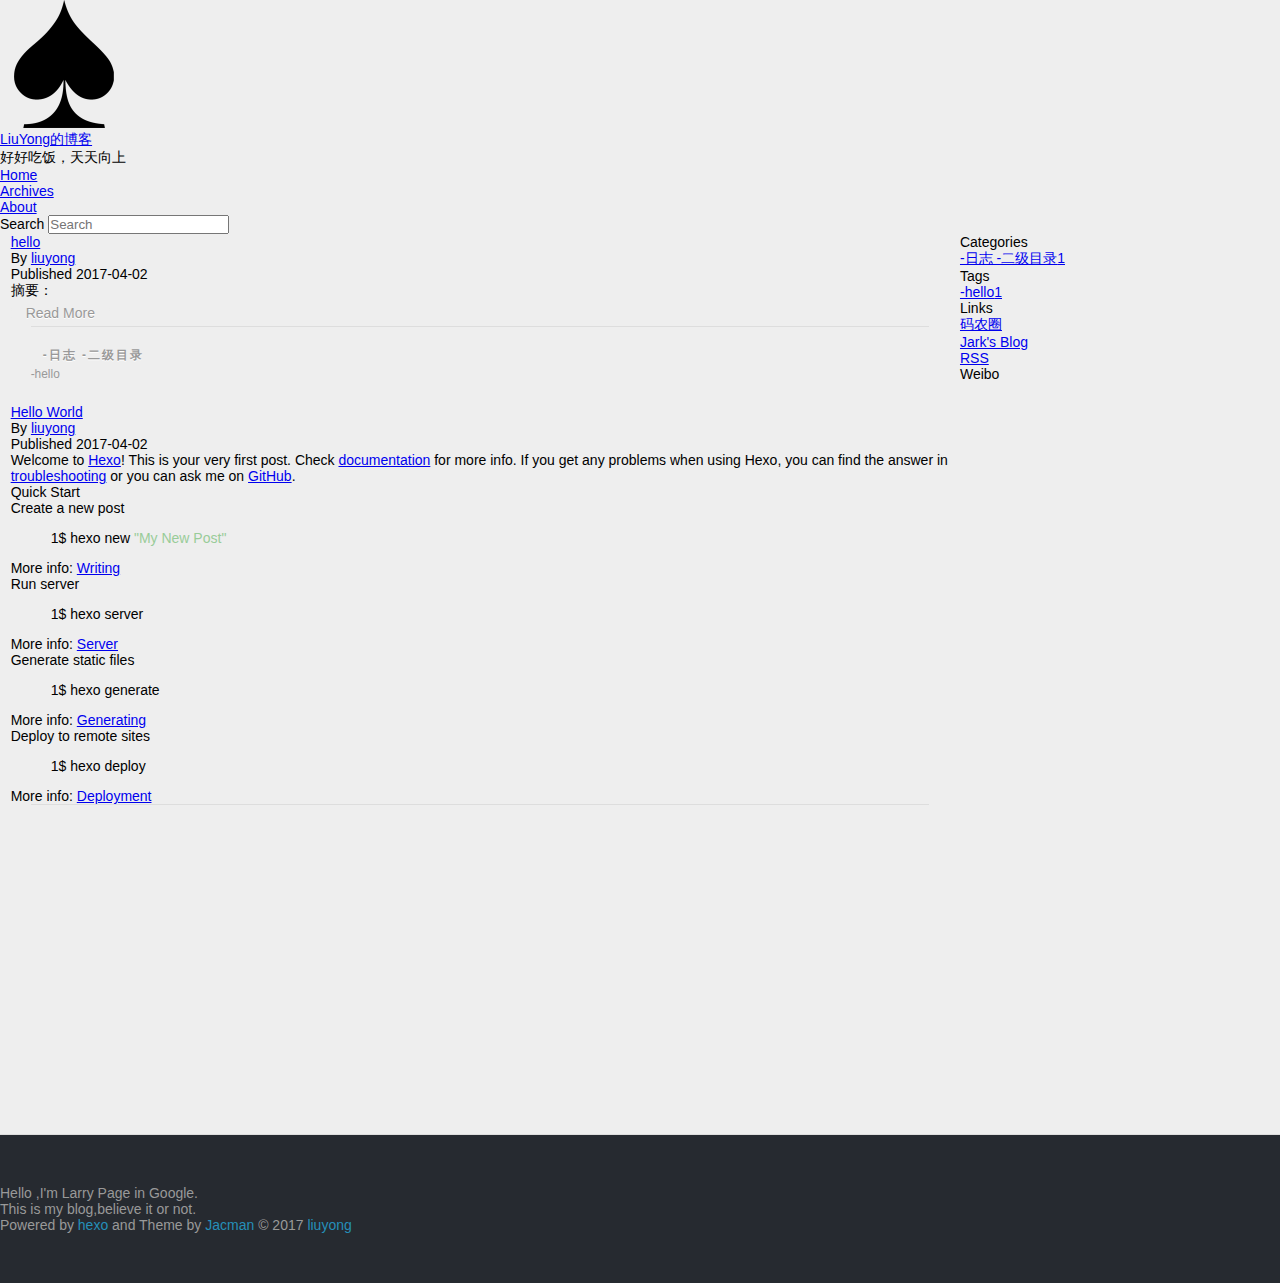
==== commit 879af115: "Site updated: 2017-04-04 15:23:13" ====
--- a/index.html
+++ b/index.html
@@ -1,93 +1,17 @@
-<!doctype html>
-
-
-
-  
-
-
-<html class="theme-next muse use-motion" lang="zh-Hans">
+
+ <!DOCTYPE HTML>
+<html lang="zh-Hans">
 <head>
-  <meta charset="UTF-8"/>
-<meta http-equiv="X-UA-Compatible" content="IE=edge" />
-<meta name="viewport" content="width=device-width, initial-scale=1, maximum-scale=1"/>
-
-
-
-<meta http-equiv="Cache-Control" content="no-transform" />
-<meta http-equiv="Cache-Control" content="no-siteapp" />
-
-
-
-
-
-
-
-
-
-
-
-
-
-
-
-  
-  
-  <link href="/lib/fancybox/source/jquery.fancybox.css?v=2.1.5" rel="stylesheet" type="text/css" />
-
-
-
-
-  
-  
-  
-  
-
-  
-    
-    
-  
-
-  
-
-  
-
-  
-
-  
-
-  
-    
-    
-    <link href="//fonts.googleapis.com/css?family=Lato:300,300italic,400,400italic,700,700italic&subset=latin,latin-ext" rel="stylesheet" type="text/css">
-  
-
-
-
-
-
-
-<link href="/lib/font-awesome/css/font-awesome.min.css?v=4.6.2" rel="stylesheet" type="text/css" />
-
-<link href="/css/main.css?v=5.1.0" rel="stylesheet" type="text/css" />
-
-
-  <meta name="keywords" content="Hexo, NexT" />
-
-
-
-
-
-
-
-
-  <link rel="shortcut icon" type="image/x-icon" href="/favicon.ico?v=5.1.0" />
-
-
-
-
-
-
-<meta name="description" content="记录生活点点滴滴">
+  <meta charset="UTF-8">
+  
+    <title>LiuYong的博客</title>
+    <meta name="viewport" content="width=device-width, initial-scale=1,user-scalable=no">
+    
+    <meta name="author" content="liuyong">
+    
+
+    
+    <meta name="description" content="记录生活点点滴滴">
 <meta property="og:type" content="website">
 <meta property="og:title" content="LiuYong的博客">
 <meta property="og:url" content="https://ly6287163.github.io/index.html">
@@ -97,384 +21,141 @@
 <meta name="twitter:title" content="LiuYong的博客">
 <meta name="twitter:description" content="记录生活点点滴滴">
 
-
-
-<script type="text/javascript" id="hexo.configurations">
-  var NexT = window.NexT || {};
-  var CONFIG = {
-    root: '/',
-    scheme: 'Muse',
-    sidebar: {"position":"left","display":"post","offset":12,"offset_float":0,"b2t":false,"scrollpercent":false},
-    fancybox: true,
-    motion: true,
-    duoshuo: {
-      userId: '0',
-      author: '博主'
-    },
-    algolia: {
-      applicationID: '',
-      apiKey: '',
-      indexName: '',
-      hits: {"per_page":10},
-      labels: {"input_placeholder":"Search for Posts","hits_empty":"We didn't find any results for the search: ${query}","hits_stats":"${hits} results found in ${time} ms"}
-    }
-  };
-</script>
-
-
-
-  <link rel="canonical" href="https://ly6287163.github.io/"/>
-
-
-
-
-
-  <title> LiuYong的博客 </title>
+    
+    <link rel="alternative" href="/atom.xml" title="LiuYong的博客" type="application/atom+xml">
+    
+    
+    <link rel="icon" href="/img/favicon.ico">
+    
+    
+    <link rel="apple-touch-icon" href="/img/jacman.jpg">
+    <link rel="apple-touch-icon-precomposed" href="/img/jacman.jpg">
+    
+    <link rel="stylesheet" href="/css/style.css">
 </head>
 
-<body itemscope itemtype="http://schema.org/WebPage" lang="zh-Hans">
-
-  
-
-
-
-
-
-
-
-
-
-
-
-
-
-
-  
-  
-    
-  
-
-  <div class="container sidebar-position-left 
-   page-home 
- ">
-    <div class="headband"></div>
-
-    <header id="header" class="header" itemscope itemtype="http://schema.org/WPHeader">
-      <div class="header-inner"><div class="site-brand-wrapper">
-  <div class="site-meta ">
-    
-
-    <div class="custom-logo-site-title">
-      <a href="/"  class="brand" rel="start">
-        <span class="logo-line-before"><i></i></span>
-        <span class="site-title">LiuYong的博客</span>
-        <span class="logo-line-after"><i></i></span>
-      </a>
+  <body>
+    <header>
+      
+<div>
+		
+			<div id="imglogo">
+				<a href="/"><img src="/img/logo.png" alt="LiuYong的博客" title="LiuYong的博客"/></a>
+			</div>
+			
+			<div id="textlogo">
+				<h1 class="site-name"><a href="/" title="LiuYong的博客">LiuYong的博客</a></h1>
+				<h2 class="blog-motto">好好吃饭，天天向上</h2>
+			</div>
+			<div class="navbar"><a class="navbutton navmobile" href="#" title="Menu">
+			</a></div>
+			<nav class="animated">
+				<ul>
+					<ul>
+					 
+						<li><a href="/">Home</a></li>
+					
+						<li><a href="/archives">Archives</a></li>
+					
+						<li><a href="/about">About</a></li>
+					
+					<li>
+ 					
+					<form class="search" action="//google.com/search" method="get" accept-charset="utf-8">
+						<label>Search</label>
+						<input type="search" id="search" name="q" autocomplete="off" maxlength="20" placeholder="Search" />
+						<input type="hidden" name="q" value="site:ly6287163.github.io">
+					</form>
+					
+					</li>
+				</ul>
+			</nav>			
+</div>
+    </header>
+    <div id="container">
+      <div id="main">
+
+   
+    
+    <article class="post-expand post" itemprop="articleBody"> 
+        <header class="article-info clearfix">
+  <h1 itemprop="name">
+    
+      <a href="/2017/04/02/hello/" title="hello" itemprop="url">hello</a>
+  </h1>
+  <p class="article-author">By
+       
+		<a href="/about" title="liuyong" target="_blank" itemprop="author">liuyong</a>
+		
+  <p class="article-time">
+    <time datetime="2017-04-02T04:27:32.000Z" itemprop="datePublished"> Published 2017-04-02</time>
+    
+  </p>
+</header>
+    <div class="article-content">
+        
+        <p>摘要：<br>
+        
+        
+        <p class="article-more-link">
+          
+            <a href="/2017/04/02/hello/#more">Read More</a>
+          
+       </p>
     </div>
-      
-        <p class="site-subtitle">好好吃饭，天天向上</p>
-      
+    <footer class="article-footer clearfix">
+<div class="article-catetags">
+
+<div class="article-categories">
+  <span></span>
+  <a class="article-category-link" href="/categories/日志-二级目录/">-日志 -二级目录</a>
+</div>
+
+
+  <div class="article-tags">
+  
+  <span></span> <a href="/tags/hello/">-hello</a>
   </div>
 
-  <div class="site-nav-toggle">
-    <button>
-      <span class="btn-bar"></span>
-      <span class="btn-bar"></span>
-      <span class="btn-bar"></span>
-    </button>
-  </div>
-</div>
-
-<nav class="site-nav">
-  
-
-  
-    <ul id="menu" class="menu">
-      
-        
-        <li class="menu-item menu-item-home">
-          <a href="/" rel="section">
-            
-              <i class="menu-item-icon fa fa-fw fa-home"></i> <br />
-            
-            首页
-          </a>
-        </li>
-      
-        
-        <li class="menu-item menu-item-archives">
-          <a href="/archives" rel="section">
-            
-              <i class="menu-item-icon fa fa-fw fa-archive"></i> <br />
-            
-            归档
-          </a>
-        </li>
-      
-        
-        <li class="menu-item menu-item-tags">
-          <a href="/tags" rel="section">
-            
-              <i class="menu-item-icon fa fa-fw fa-tags"></i> <br />
-            
-            标签
-          </a>
-        </li>
-      
-
-      
-    </ul>
-  
-
-  
-</nav>
-
-
-
- </div>
-    </header>
-
-    <main id="main" class="main">
-      <div class="main-inner">
-        <div class="content-wrap">
-          <div id="content" class="content">
-            
-  <section id="posts" class="posts-expand">
-    
-      
-
-  
-
-  
-  
-  
-
-  <article class="post post-type-normal " itemscope itemtype="http://schema.org/Article">
-    <link itemprop="mainEntityOfPage" href="https://ly6287163.github.io/2017/04/02/hello/">
-
-    <span hidden itemprop="author" itemscope itemtype="http://schema.org/Person">
-      <meta itemprop="name" content="liuyong">
-      <meta itemprop="description" content="">
-      <meta itemprop="image" content="/images/avatar.gif">
-    </span>
-
-    <span hidden itemprop="publisher" itemscope itemtype="http://schema.org/Organization">
-      <meta itemprop="name" content="LiuYong的博客">
-    </span>
-
-    
-      <header class="post-header">
-
-        
-        
-          <h1 class="post-title" itemprop="name headline">
-            
-            
-              
-                
-                <a class="post-title-link" href="/2017/04/02/hello/" itemprop="url">
-                  hello
-                </a>
-              
-            
-          </h1>
-        
-
-        <div class="post-meta">
-          <span class="post-time">
-            
-              <span class="post-meta-item-icon">
-                <i class="fa fa-calendar-o"></i>
-              </span>
-              
-                <span class="post-meta-item-text">发表于</span>
-              
-              <time title="创建于" itemprop="dateCreated datePublished" datetime="2017-04-02T12:27:32+08:00">
-                2017-04-02
-              </time>
-            
-
-            
-
-            
-          </span>
-
-          
-            <span class="post-category" >
-            
-              <span class="post-meta-divider">|</span>
-            
-              <span class="post-meta-item-icon">
-                <i class="fa fa-folder-o"></i>
-              </span>
-              
-                <span class="post-meta-item-text">分类于</span>
-              
-              
-                <span itemprop="about" itemscope itemtype="http://schema.org/Thing">
-                  <a href="/categories/日志-二级目录/" itemprop="url" rel="index">
-                    <span itemprop="name">-日志 -二级目录</span>
-                  </a>
-                </span>
-
-                
-                
-              
-            </span>
-          
-
-          
-            
-          
-
-          
-          
-
-          
-
-          
-
-          
-
-        </div>
-      </header>
-    
-
-
-    <div class="post-body" itemprop="articleBody">
-
-      
-      
-
-      
-        
-          <p>摘要：<br>
-          <!--noindex-->
-          <div class="post-button text-center">
-            <a class="btn" href="/2017/04/02/hello/#more" rel="contents">
-              阅读全文 &raquo;
-            </a>
-          </div>
-          <!--/noindex-->
-        
-      
-    </div>
-
-    <div>
-      
-    </div>
-
-    <div>
-      
-    </div>
-
-    <div>
-      
-    </div>
-
-    <footer class="post-footer">
-      
-
-      
-
-      
-
-      
-      
-        <div class="post-eof"></div>
-      
-    </footer>
-  </article>
-
-
-    
-      
-
-  
-
-  
-  
-  
-
-  <article class="post post-type-normal " itemscope itemtype="http://schema.org/Article">
-    <link itemprop="mainEntityOfPage" href="https://ly6287163.github.io/2017/04/02/hello-world/">
-
-    <span hidden itemprop="author" itemscope itemtype="http://schema.org/Person">
-      <meta itemprop="name" content="liuyong">
-      <meta itemprop="description" content="">
-      <meta itemprop="image" content="/images/avatar.gif">
-    </span>
-
-    <span hidden itemprop="publisher" itemscope itemtype="http://schema.org/Organization">
-      <meta itemprop="name" content="LiuYong的博客">
-    </span>
-
-    
-      <header class="post-header">
-
-        
-        
-          <h1 class="post-title" itemprop="name headline">
-            
-            
-              
-                
-                <a class="post-title-link" href="/2017/04/02/hello-world/" itemprop="url">
-                  Hello World
-                </a>
-              
-            
-          </h1>
-        
-
-        <div class="post-meta">
-          <span class="post-time">
-            
-              <span class="post-meta-item-icon">
-                <i class="fa fa-calendar-o"></i>
-              </span>
-              
-                <span class="post-meta-item-text">发表于</span>
-              
-              <time title="创建于" itemprop="dateCreated datePublished" datetime="2017-04-02T12:16:39+08:00">
-                2017-04-02
-              </time>
-            
-
-            
-
-            
-          </span>
-
-          
-
-          
-            
-          
-
-          
-          
-
-          
-
-          
-
-          
-
-        </div>
-      </header>
-    
-
-
-    <div class="post-body" itemprop="articleBody">
-
-      
-      
-
-      
-        
-          
-            <p>Welcome to <a href="https://hexo.io/" target="_blank" rel="external">Hexo</a>! This is your very first post. Check <a href="https://hexo.io/docs/" target="_blank" rel="external">documentation</a> for more info. If you get any problems when using Hexo, you can find the answer in <a href="https://hexo.io/docs/troubleshooting.html" target="_blank" rel="external">troubleshooting</a> or you can ask me on <a href="https://github.com/hexojs/hexo/issues" target="_blank" rel="external">GitHub</a>.</p>
+</div>
+
+
+
+
+<div class="comments-count">
+	
+</div>
+
+</footer>
+
+
+    </article>
+
+
+
+
+
+
+   
+    
+    <article class="post-expand post" itemprop="articleBody"> 
+        <header class="article-info clearfix">
+  <h1 itemprop="name">
+    
+      <a href="/2017/04/02/hello-world/" title="Hello World" itemprop="url">Hello World</a>
+  </h1>
+  <p class="article-author">By
+       
+		<a href="/about" title="liuyong" target="_blank" itemprop="author">liuyong</a>
+		
+  <p class="article-time">
+    <time datetime="2017-04-02T04:16:39.944Z" itemprop="datePublished"> Published 2017-04-02</time>
+    
+  </p>
+</header>
+    <div class="article-content">
+        
+        <p>Welcome to <a href="https://hexo.io/" target="_blank" rel="external">Hexo</a>! This is your very first post. Check <a href="https://hexo.io/docs/" target="_blank" rel="external">documentation</a> for more info. If you get any problems when using Hexo, you can find the answer in <a href="https://hexo.io/docs/troubleshooting.html" target="_blank" rel="external">troubleshooting</a> or you can ask me on <a href="https://github.com/hexojs/hexo/issues" target="_blank" rel="external">GitHub</a>.</p>
 <h2 id="Quick-Start"><a href="#Quick-Start" class="headerlink" title="Quick Start"></a>Quick Start</h2><h3 id="Create-a-new-post"><a href="#Create-a-new-post" class="headerlink" title="Create a new post"></a>Create a new post</h3><figure class="highlight bash"><table><tr><td class="gutter"><pre><div class="line">1</div></pre></td><td class="code"><pre><div class="line">$ hexo new <span class="string">"My New Post"</span></div></pre></td></tr></table></figure>
 <p>More info: <a href="https://hexo.io/docs/writing.html" target="_blank" rel="external">Writing</a></p>
 <h3 id="Run-server"><a href="#Run-server" class="headerlink" title="Run server"></a>Run server</h3><figure class="highlight bash"><table><tr><td class="gutter"><pre><div class="line">1</div></pre></td><td class="code"><pre><div class="line">$ hexo server</div></pre></td></tr></table></figure>
@@ -484,292 +165,264 @@
 <h3 id="Deploy-to-remote-sites"><a href="#Deploy-to-remote-sites" class="headerlink" title="Deploy to remote sites"></a>Deploy to remote sites</h3><figure class="highlight bash"><table><tr><td class="gutter"><pre><div class="line">1</div></pre></td><td class="code"><pre><div class="line">$ hexo deploy</div></pre></td></tr></table></figure>
 <p>More info: <a href="https://hexo.io/docs/deployment.html" target="_blank" rel="external">Deployment</a></p>
 
+        
+        
+        <p class="article-more-link">
           
-        
-      
+       </p>
     </div>
-
-    <div>
-      
+    <footer class="article-footer clearfix">
+<div class="article-catetags">
+
+
+</div>
+
+
+
+
+<div class="comments-count">
+	
+</div>
+
+</footer>
+
+
+    </article>
+
+
+
+
+
+
+
+</div>
+      <div class="openaside"><a class="navbutton" href="#" title="Show Sidebar"></a></div>
+
+<div id="asidepart">
+<div class="closeaside"><a class="closebutton" href="#" title="Hide Sidebar"></a></div>
+<aside class="clearfix">
+
+  
+
+
+  
+<div class="categorieslist">
+	<p class="asidetitle">Categories</p>
+		<ul>
+		
+		  
+			<li><a href="/categories/日志-二级目录/" title="-日志 -二级目录">-日志 -二级目录<sup>1</sup></a></li>
+		  
+		
+		</ul>
+</div>
+
+
+  
+<div class="tagslist">
+	<p class="asidetitle">Tags</p>
+		<ul class="clearfix">
+		
+			
+				<li><a href="/tags/hello/" title="-hello">-hello<sup>1</sup></a></li>
+			
+		
+		</ul>
+</div>
+
+
+  <div class="linkslist">
+  <p class="asidetitle">Links</p>
+    <ul>
+        
+          <li>
+            
+            	<a href="https://coderq.com" target="_blank" title="一个面向程序员交流分享的新一代社区">码农圈</a>
+            
+          </li>
+        
+          <li>
+            
+            	<a href="http://wuchong.me" target="_blank" title="Jark&#39;s Blog">Jark&#39;s Blog</a>
+            
+          </li>
+        
+    </ul>
+</div>
+
+  
+
+
+  <div class="rsspart">
+	<a href="/atom.xml" target="_blank" title="rss">RSS</a>
+</div>
+
+  <div class="weiboshow">
+  <p class="asidetitle">Weibo</p>
+    <iframe width="100%" height="119" class="share_self"  frameborder="0" scrolling="no" src="http://widget.weibo.com/weiboshow/index.php?language=&width=0&height=119&fansRow=2&ptype=1&speed=0&skin=9&isTitle=1&noborder=1&isWeibo=0&isFans=0&uid=null&verifier=b3593ceb&dpc=1"></iframe>
+</div>
+
+
+</aside>
+</div>
     </div>
-
-    <div>
-      
-    </div>
-
-    <div>
-      
-    </div>
-
-    <footer class="post-footer">
-      
-
-      
-
-      
-
-      
-      
-        <div class="post-eof"></div>
-      
-    </footer>
-  </article>
-
-
-    
-  </section>
-
-  
-
-
-          </div>
-          
-
-
-          
-
-        </div>
-        
-          
-  
-  <div class="sidebar-toggle">
-    <div class="sidebar-toggle-line-wrap">
-      <span class="sidebar-toggle-line sidebar-toggle-line-first"></span>
-      <span class="sidebar-toggle-line sidebar-toggle-line-middle"></span>
-      <span class="sidebar-toggle-line sidebar-toggle-line-last"></span>
-    </div>
-  </div>
-
-  <aside id="sidebar" class="sidebar">
-    <div class="sidebar-inner">
-
-      
-
-      
-
-      <section class="site-overview sidebar-panel sidebar-panel-active">
-        <div class="site-author motion-element" itemprop="author" itemscope itemtype="http://schema.org/Person">
-          <img class="site-author-image" itemprop="image"
-               src="/images/avatar.gif"
-               alt="liuyong" />
-          <p class="site-author-name" itemprop="name">liuyong</p>
-           
-              <p class="site-description motion-element" itemprop="description">记录生活点点滴滴</p>
-          
-        </div>
-        <nav class="site-state motion-element">
-
-          
-            <div class="site-state-item site-state-posts">
-              <a href="/archives">
-                <span class="site-state-item-count">2</span>
-                <span class="site-state-item-name">日志</span>
-              </a>
-            </div>
-          
-
-          
-            
-            
-            <div class="site-state-item site-state-categories">
-              
-                <span class="site-state-item-count">1</span>
-                <span class="site-state-item-name">分类</span>
-              
-            </div>
-          
-
-          
-            
-            
-            <div class="site-state-item site-state-tags">
-              
-                <span class="site-state-item-count">1</span>
-                <span class="site-state-item-name">标签</span>
-              
-            </div>
-          
-
-        </nav>
-
-        
-
-        <div class="links-of-author motion-element">
-          
-        </div>
-
-        
-        
-
-        
-        
-
-        
-
-
-      </section>
-
-      
-
-      
-
-    </div>
-  </aside>
-
-
-        
-      </div>
-    </main>
-
-    <footer id="footer" class="footer">
-      <div class="footer-inner">
-        <div class="copyright" >
-  
-  &copy; 
-  <span itemprop="copyrightYear">2017</span>
-  <span class="with-love">
-    <i class="fa fa-heart"></i>
-  </span>
-  <span class="author" itemprop="copyrightHolder">liuyong</span>
-</div>
-
-
-<div class="powered-by">
-  由 <a class="theme-link" href="https://hexo.io">Hexo</a> 强力驱动
-</div>
-
-<div class="theme-info">
-  主题 -
-  <a class="theme-link" href="https://github.com/iissnan/hexo-theme-next">
-    NexT.Muse
-  </a>
-</div>
-
-
-        
-
-        
-      </div>
-    </footer>
-
-    
-      <div class="back-to-top">
-        <i class="fa fa-arrow-up"></i>
-        
-      </div>
-    
-
-  </div>
-
-  
+    <footer><div id="footer" >
+	
+	<div class="line">
+		<span></span>
+		<div class="author"></div>
+	</div>
+	
+	
+	<section class="info">
+		<p> Hello ,I&#39;m Larry Page in Google. <br/>
+			This is my blog,believe it or not.</p>
+	</section>
+	 
+	<div class="social-font" class="clearfix">
+		
+		<a href="http://weibo.com/2176287895" target="_blank" class="icon-weibo" title="微博"></a>
+		
+		
+		
+		
+		
+		
+		
+		
+		
+		
+	</div>
+			
+		
+
+		<p class="copyright">
+		Powered by <a href="http://hexo.io" target="_blank" title="hexo">hexo</a> and Theme by <a href="https://github.com/wuchong/jacman" target="_blank" title="Jacman">Jacman</a> © 2017 
+		
+		<a href="/about" target="_blank" title="liuyong">liuyong</a>
+		
+		
+		</p>
+</div>
+</footer>
+    <script src="/js/jquery-2.0.3.min.js"></script>
+<script src="/js/jquery.imagesloaded.min.js"></script>
+<script src="/js/gallery.js"></script>
+<script src="/js/jquery.qrcode-0.12.0.min.js"></script>
 
 <script type="text/javascript">
-  if (Object.prototype.toString.call(window.Promise) !== '[object Function]') {
-    window.Promise = null;
+$(document).ready(function(){ 
+  $('.navbar').click(function(){
+    $('header nav').toggleClass('shownav');
+  });
+  var myWidth = 0;
+  function getSize(){
+    if( typeof( window.innerWidth ) == 'number' ) {
+      myWidth = window.innerWidth;
+    } else if( document.documentElement && document.documentElement.clientWidth) {
+      myWidth = document.documentElement.clientWidth;
+    };
+  };
+  var m = $('#main'),
+      a = $('#asidepart'),
+      c = $('.closeaside'),
+      o = $('.openaside');
+  c.click(function(){
+    a.addClass('fadeOut').css('display', 'none');
+    o.css('display', 'block').addClass('fadeIn');
+    m.addClass('moveMain');
+  });
+  o.click(function(){
+    o.css('display', 'none').removeClass('beforeFadeIn');
+    a.css('display', 'block').removeClass('fadeOut').addClass('fadeIn');      
+    m.removeClass('moveMain');
+  });
+  $(window).scroll(function(){
+    o.css("top",Math.max(80,260-$(this).scrollTop()));
+  });
+  
+  $(window).resize(function(){
+    getSize(); 
+    if (myWidth >= 1024) {
+      $('header nav').removeClass('shownav');
+    }else{
+      m.removeClass('moveMain');
+      a.css('display', 'block').removeClass('fadeOut');
+      o.css('display', 'none');
+        
+    }
+  });
+});
+</script>
+
+
+
+
+
+
+
+
+
+
+<link rel="stylesheet" href="/fancybox/jquery.fancybox.css" media="screen" type="text/css">
+<script src="/fancybox/jquery.fancybox.pack.js"></script>
+<script type="text/javascript">
+$(document).ready(function(){ 
+  $('.article-content').each(function(i){
+    $(this).find('img').each(function(){
+      if ($(this).parent().hasClass('fancybox')) return;
+      var alt = this.alt;
+      if (alt) $(this).after('<span class="caption">' + alt + '</span>');
+      $(this).wrap('<a href="' + this.src + '" title="' + alt + '" class="fancybox"></a>');
+    });
+    $(this).find('.fancybox').each(function(){
+      $(this).attr('rel', 'article' + i);
+    });
+  });
+  if($.fancybox){
+    $('.fancybox').fancybox();
   }
+}); 
 </script>
 
 
 
-
-
-
-
-
-
-  
-
-
-
-
-
-
-  
-  <script type="text/javascript" src="/lib/jquery/index.js?v=2.1.3"></script>
-
-  
-  <script type="text/javascript" src="/lib/fastclick/lib/fastclick.min.js?v=1.0.6"></script>
-
-  
-  <script type="text/javascript" src="/lib/jquery_lazyload/jquery.lazyload.js?v=1.9.7"></script>
-
-  
-  <script type="text/javascript" src="/lib/velocity/velocity.min.js?v=1.2.1"></script>
-
-  
-  <script type="text/javascript" src="/lib/velocity/velocity.ui.min.js?v=1.2.1"></script>
-
-  
-  <script type="text/javascript" src="/lib/fancybox/source/jquery.fancybox.pack.js?v=2.1.5"></script>
-
-
-  
-
-
-  <script type="text/javascript" src="/js/src/utils.js?v=5.1.0"></script>
-
-  <script type="text/javascript" src="/js/src/motion.js?v=5.1.0"></script>
-
-
-
-  
-  
-
-  
-
-  
-
-
-  <script type="text/javascript" src="/js/src/bootstrap.js?v=5.1.0"></script>
-
-
-
-  
-
-
-  
-
-
-
-
-	
-
-
-
-
-
-  
-
-
-
-
-
-  
-
-
-
-
-
-  
-
-
-
-
-
-
-  
-
-
-
-
-
-  
-
-  
-
-  
-
-  
-
-</body>
-</html>
+<!-- Analytics Begin -->
+
+
+
+<script>
+var _hmt = _hmt || [];
+(function() {
+  var hm = document.createElement("script");
+  hm.src = "//hm.baidu.com/hm.js?e6d1f421bbc9962127a50488f9ed37d1";
+  var s = document.getElementsByTagName("script")[0]; 
+  s.parentNode.insertBefore(hm, s);
+})();
+</script>
+
+
+
+<!-- Analytics End -->
+
+<!-- Totop Begin -->
+
+	<div id="totop">
+	<a title="Back to Top"><img src="/img/scrollup.png"/></a>
+	</div>
+	<script src="/js/totop.js"></script>
+
+<!-- Totop End -->
+
+<!-- MathJax Begin -->
+<!-- mathjax config similar to math.stackexchange -->
+
+
+<!-- MathJax End -->
+
+<!-- Tiny_search Begin -->
+
+<!-- Tiny_search End -->
+
+  </body>
+ </html>
--- a/css/style.css
+++ b/css/style.css
@@ -0,0 +1,1374 @@
+body {
+  width: 100%;
+}
+body:before,
+body:after {
+  content: "";
+  display: table;
+}
+body:after {
+  clear: both;
+}
+html,
+body,
+div,
+span,
+applet,
+object,
+iframe,
+h1,
+h2,
+h3,
+h4,
+h5,
+h6,
+p,
+blockquote,
+pre,
+a,
+abbr,
+acronym,
+address,
+big,
+cite,
+code,
+del,
+dfn,
+em,
+img,
+ins,
+kbd,
+q,
+s,
+samp,
+small,
+strike,
+strong,
+sub,
+sup,
+tt,
+var,
+dl,
+dt,
+dd,
+ol,
+ul,
+li,
+fieldset,
+form,
+label,
+legend,
+table,
+caption,
+tbody,
+tfoot,
+thead,
+tr,
+th,
+td {
+  margin: 0;
+  padding: 0;
+  border: 0;
+  outline: 0;
+  font-weight: inherit;
+  font-style: inherit;
+  font-family: inherit;
+  font-size: 100%;
+  vertical-align: baseline;
+}
+body {
+  line-height: 1;
+  color: #000;
+  background: #fff;
+}
+ol,
+ul {
+  list-style: none;
+}
+table {
+  border-collapse: separate;
+  border-spacing: 0;
+  vertical-align: middle;
+}
+caption,
+th,
+td {
+  text-align: left;
+  font-weight: normal;
+  vertical-align: middle;
+}
+a img {
+  border: none;
+}
+input,
+button {
+  margin: 0;
+  padding: 0;
+}
+input::-moz-focus-inner,
+button::-moz-focus-inner {
+  border: 0;
+  padding: 0;
+}
+@font-face {
+  font-family: FontAwesome;
+  font-style: normal;
+  font-weight: normal;
+  src: url("fonts/fontawesome-webfont.eot?v=#4.0.3");
+  src: url("fonts/fontawesome-webfont.eot?#iefix&v=#4.0.3") format("embedded-opentype"), url("fonts/fontawesome-webfont.woff?v=#4.0.3") format("woff"), url("fonts/fontawesome-webfont.ttf?v=#4.0.3") format("truetype"), url("fonts/fontawesome-webfont.svg#fontawesomeregular?v=#4.0.3") format("svg");
+}
+html,
+body,
+#container {
+  height: 100%;
+}
+body {
+  background: #eee;
+  font: 14px "Helvetica Neue", Helvetica, Arial, sans-serif;
+  -webkit-text-size-adjust: 100%;
+}
+.outer {
+  max-width: 1220px;
+  margin: 0 auto;
+  padding: 0 20px;
+}
+.outer:before,
+.outer:after {
+  content: "";
+  display: table;
+}
+.outer:after {
+  clear: both;
+}
+.inner {
+  display: inline;
+  float: left;
+  width: 98.33333333333333%;
+  margin: 0 0.833333333333333%;
+}
+.left,
+.alignleft {
+  float: left;
+}
+.right,
+.alignright {
+  float: right;
+}
+.clear {
+  clear: both;
+}
+#container {
+  position: relative;
+}
+.mobile-nav-on {
+  overflow: hidden;
+}
+#wrap {
+  height: 100%;
+  width: 100%;
+  position: absolute;
+  top: 0;
+  left: 0;
+  -webkit-transition: 0.2s ease-out;
+  -moz-transition: 0.2s ease-out;
+  -ms-transition: 0.2s ease-out;
+  transition: 0.2s ease-out;
+  z-index: 1;
+  background: #eee;
+}
+.mobile-nav-on #wrap {
+  left: 280px;
+}
+@media screen and (min-width: 768px) {
+  #main {
+    display: inline;
+    float: left;
+    width: 73.33333333333333%;
+    margin: 0 0.833333333333333%;
+  }
+}
+.article-date,
+.article-category-link,
+.archive-year,
+.widget-title {
+  text-decoration: none;
+  text-transform: uppercase;
+  letter-spacing: 2px;
+  color: #999;
+  margin-bottom: 1em;
+  margin-left: 5px;
+  line-height: 1em;
+  text-shadow: 0 1px #fff;
+  font-weight: bold;
+}
+.article-inner,
+.archive-article-inner {
+  background: #fff;
+  -webkit-box-shadow: 1px 2px 3px #ddd;
+  box-shadow: 1px 2px 3px #ddd;
+  border: 1px solid #ddd;
+  border-radius: 3px;
+}
+.article-entry h1,
+.widget h1 {
+  font-size: 2em;
+}
+.article-entry h2,
+.widget h2 {
+  font-size: 1.5em;
+}
+.article-entry h3,
+.widget h3 {
+  font-size: 1.3em;
+}
+.article-entry h4,
+.widget h4 {
+  font-size: 1.2em;
+}
+.article-entry h5,
+.widget h5 {
+  font-size: 1em;
+}
+.article-entry h6,
+.widget h6 {
+  font-size: 1em;
+  color: #999;
+}
+.article-entry hr,
+.widget hr {
+  border: 1px dashed #ddd;
+}
+.article-entry strong,
+.widget strong {
+  font-weight: bold;
+}
+.article-entry em,
+.widget em,
+.article-entry cite,
+.widget cite {
+  font-style: italic;
+}
+.article-entry sup,
+.widget sup,
+.article-entry sub,
+.widget sub {
+  font-size: 0.75em;
+  line-height: 0;
+  position: relative;
+  vertical-align: baseline;
+}
+.article-entry sup,
+.widget sup {
+  top: -0.5em;
+}
+.article-entry sub,
+.widget sub {
+  bottom: -0.2em;
+}
+.article-entry small,
+.widget small {
+  font-size: 0.85em;
+}
+.article-entry acronym,
+.widget acronym,
+.article-entry abbr,
+.widget abbr {
+  border-bottom: 1px dotted;
+}
+.article-entry ul,
+.widget ul,
+.article-entry ol,
+.widget ol,
+.article-entry dl,
+.widget dl {
+  margin: 0 20px;
+  line-height: 1.6em;
+}
+.article-entry ul ul,
+.widget ul ul,
+.article-entry ol ul,
+.widget ol ul,
+.article-entry ul ol,
+.widget ul ol,
+.article-entry ol ol,
+.widget ol ol {
+  margin-top: 0;
+  margin-bottom: 0;
+}
+.article-entry ul,
+.widget ul {
+  list-style: disc;
+}
+.article-entry ol,
+.widget ol {
+  list-style: decimal;
+}
+.article-entry dt,
+.widget dt {
+  font-weight: bold;
+}
+#header {
+  height: 300px;
+  position: relative;
+  border-bottom: 1px solid #ddd;
+}
+#header:before,
+#header:after {
+  content: "";
+  position: absolute;
+  left: 0;
+  right: 0;
+  height: 40px;
+}
+#header:before {
+  top: 0;
+  background: -webkit-linear-gradient(rgba(0,0,0,0.2), transparent);
+  background: -moz-linear-gradient(rgba(0,0,0,0.2), transparent);
+  background: -ms-linear-gradient(rgba(0,0,0,0.2), transparent);
+  background: linear-gradient(rgba(0,0,0,0.2), transparent);
+}
+#header:after {
+  bottom: 0;
+  background: -webkit-linear-gradient(transparent, rgba(0,0,0,0.2));
+  background: -moz-linear-gradient(transparent, rgba(0,0,0,0.2));
+  background: -ms-linear-gradient(transparent, rgba(0,0,0,0.2));
+  background: linear-gradient(transparent, rgba(0,0,0,0.2));
+}
+#header-outer {
+  height: 100%;
+  position: relative;
+}
+#header-inner {
+  position: relative;
+  overflow: hidden;
+}
+#banner {
+  position: absolute;
+  top: 0;
+  left: 0;
+  width: 100%;
+  height: 100%;
+  background: url("images/banner.jpg") center #000;
+  -webkit-background-size: cover;
+  -moz-background-size: cover;
+  background-size: cover;
+  z-index: -1;
+}
+#header-title {
+  text-align: center;
+  height: 40px;
+  position: absolute;
+  top: 50%;
+  left: 0;
+  margin-top: -20px;
+}
+#logo,
+#subtitle {
+  text-decoration: none;
+  color: #fff;
+  font-weight: 300;
+  text-shadow: 0 1px 4px rgba(0,0,0,0.3);
+}
+#logo {
+  font-size: 40px;
+  line-height: 40px;
+  letter-spacing: 2px;
+}
+#subtitle {
+  font-size: 16px;
+  line-height: 16px;
+  letter-spacing: 1px;
+}
+#subtitle-wrap {
+  margin-top: 16px;
+}
+#main-nav {
+  float: left;
+  margin-left: -15px;
+}
+.nav-icon,
+.main-nav-link {
+  float: left;
+  color: #fff;
+  opacity: 0.6;
+  text-decoration: none;
+  text-shadow: 0 1px rgba(0,0,0,0.2);
+  -webkit-transition: opacity 0.2s;
+  -moz-transition: opacity 0.2s;
+  -ms-transition: opacity 0.2s;
+  transition: opacity 0.2s;
+  display: block;
+  padding: 20px 15px;
+}
+.nav-icon:hover,
+.main-nav-link:hover {
+  opacity: 1;
+}
+.nav-icon {
+  font-family: FontAwesome;
+  text-align: center;
+  font-size: 14px;
+  width: 14px;
+  height: 14px;
+  padding: 20px 15px;
+  position: relative;
+  cursor: pointer;
+}
+.main-nav-link {
+  font-weight: 300;
+  letter-spacing: 1px;
+}
+@media screen and (max-width: 479px) {
+  .main-nav-link {
+    display: none;
+  }
+}
+#main-nav-toggle {
+  display: none;
+}
+#main-nav-toggle:before {
+  content: "\f0c9";
+}
+@media screen and (max-width: 479px) {
+  #main-nav-toggle {
+    display: block;
+  }
+}
+#sub-nav {
+  float: right;
+  margin-right: -15px;
+}
+#nav-rss-link:before {
+  content: "\f09e";
+}
+#nav-search-btn:before {
+  content: "\f002";
+}
+#search-form-wrap {
+  position: absolute;
+  top: 15px;
+  width: 150px;
+  height: 30px;
+  right: -150px;
+  opacity: 0;
+  -webkit-transition: 0.2s ease-out;
+  -moz-transition: 0.2s ease-out;
+  -ms-transition: 0.2s ease-out;
+  transition: 0.2s ease-out;
+}
+#search-form-wrap.on {
+  opacity: 1;
+  right: 0;
+}
+@media screen and (max-width: 479px) {
+  #search-form-wrap {
+    width: 100%;
+    right: -100%;
+  }
+}
+.search-form {
+  position: absolute;
+  top: 0;
+  left: 0;
+  right: 0;
+  background: #fff;
+  padding: 5px 15px;
+  border-radius: 15px;
+  -webkit-box-shadow: 0 0 10px rgba(0,0,0,0.3);
+  box-shadow: 0 0 10px rgba(0,0,0,0.3);
+}
+.search-form-input {
+  border: none;
+  background: none;
+  color: #555;
+  width: 100%;
+  font: 13px "Helvetica Neue", Helvetica, Arial, sans-serif;
+  outline: none;
+}
+.search-form-input::-webkit-search-results-decoration,
+.search-form-input::-webkit-search-cancel-button {
+  -webkit-appearance: none;
+}
+.search-form-submit {
+  position: absolute;
+  top: 50%;
+  right: 10px;
+  margin-top: -7px;
+  font: 13px FontAwesome;
+  border: none;
+  background: none;
+  color: #bbb;
+  cursor: pointer;
+}
+.search-form-submit:hover,
+.search-form-submit:focus {
+  color: #777;
+}
+.article {
+  margin: 50px 0;
+}
+.article-inner {
+  overflow: hidden;
+}
+.article-meta:before,
+.article-meta:after {
+  content: "";
+  display: table;
+}
+.article-meta:after {
+  clear: both;
+}
+.article-date {
+  float: left;
+}
+.article-category {
+  float: left;
+  line-height: 1em;
+  color: #ccc;
+  text-shadow: 0 1px #fff;
+  margin-left: 8px;
+}
+.article-category:before {
+  content: "\2022";
+}
+.article-category-link {
+  margin: 0 12px 1em;
+}
+.article-header {
+  padding: 20px 20px 0;
+}
+.article-title {
+  text-decoration: none;
+  font-size: 2em;
+  font-weight: bold;
+  color: #555;
+  line-height: 1.1em;
+  -webkit-transition: color 0.2s;
+  -moz-transition: color 0.2s;
+  -ms-transition: color 0.2s;
+  transition: color 0.2s;
+}
+a.article-title:hover {
+  color: #258fb8;
+}
+.article-entry {
+  color: #555;
+  padding: 0 20px;
+}
+.article-entry:before,
+.article-entry:after {
+  content: "";
+  display: table;
+}
+.article-entry:after {
+  clear: both;
+}
+.article-entry p,
+.article-entry table {
+  line-height: 1.6em;
+  margin: 1.6em 0;
+}
+.article-entry h1,
+.article-entry h2,
+.article-entry h3,
+.article-entry h4,
+.article-entry h5,
+.article-entry h6 {
+  font-weight: bold;
+}
+.article-entry h1,
+.article-entry h2,
+.article-entry h3,
+.article-entry h4,
+.article-entry h5,
+.article-entry h6 {
+  line-height: 1.1em;
+  margin: 1.1em 0;
+}
+.article-entry a {
+  color: #258fb8;
+  text-decoration: none;
+}
+.article-entry a:hover {
+  text-decoration: underline;
+}
+.article-entry ul,
+.article-entry ol,
+.article-entry dl {
+  margin-top: 1.6em;
+  margin-bottom: 1.6em;
+}
+.article-entry img,
+.article-entry video {
+  max-width: 100%;
+  height: auto;
+  display: block;
+  margin: auto;
+}
+.article-entry iframe {
+  border: none;
+}
+.article-entry table {
+  width: 100%;
+  border-collapse: collapse;
+  border-spacing: 0;
+}
+.article-entry th {
+  font-weight: bold;
+  border-bottom: 3px solid #ddd;
+  padding-bottom: 0.5em;
+}
+.article-entry td {
+  border-bottom: 1px solid #ddd;
+  padding: 10px 0;
+}
+.article-entry blockquote {
+  font-family: Georgia, "Times New Roman", serif;
+  font-size: 1.4em;
+  margin: 1.6em 20px;
+  text-align: center;
+}
+.article-entry blockquote footer {
+  font-size: 14px;
+  margin: 1.6em 0;
+  font-family: "Helvetica Neue", Helvetica, Arial, sans-serif;
+}
+.article-entry blockquote footer cite:before {
+  content: "—";
+  padding: 0 0.5em;
+}
+.article-entry .pullquote {
+  text-align: left;
+  width: 45%;
+  margin: 0;
+}
+.article-entry .pullquote.left {
+  margin-left: 0.5em;
+  margin-right: 1em;
+}
+.article-entry .pullquote.right {
+  margin-right: 0.5em;
+  margin-left: 1em;
+}
+.article-entry .caption {
+  color: #999;
+  display: block;
+  font-size: 0.9em;
+  margin-top: 0.5em;
+  position: relative;
+  text-align: center;
+}
+.article-entry .video-container {
+  position: relative;
+  padding-top: 56.25%;
+  height: 0;
+  overflow: hidden;
+}
+.article-entry .video-container iframe,
+.article-entry .video-container object,
+.article-entry .video-container embed {
+  position: absolute;
+  top: 0;
+  left: 0;
+  width: 100%;
+  height: 100%;
+  margin-top: 0;
+}
+.article-more-link a {
+  display: inline-block;
+  line-height: 1em;
+  padding: 6px 15px;
+  border-radius: 15px;
+  background: #eee;
+  color: #999;
+  text-shadow: 0 1px #fff;
+  text-decoration: none;
+}
+.article-more-link a:hover {
+  background: #258fb8;
+  color: #fff;
+  text-decoration: none;
+  text-shadow: 0 1px #1e7293;
+}
+.article-footer {
+  font-size: 0.85em;
+  line-height: 1.6em;
+  border-top: 1px solid #ddd;
+  padding-top: 1.6em;
+  margin: 0 20px 20px;
+}
+.article-footer:before,
+.article-footer:after {
+  content: "";
+  display: table;
+}
+.article-footer:after {
+  clear: both;
+}
+.article-footer a {
+  color: #999;
+  text-decoration: none;
+}
+.article-footer a:hover {
+  color: #555;
+}
+.article-tag-list-item {
+  float: left;
+  margin-right: 10px;
+}
+.article-tag-list-link:before {
+  content: "#";
+}
+.article-comment-link {
+  float: right;
+}
+.article-comment-link:before {
+  content: "\f075";
+  font-family: FontAwesome;
+  padding-right: 8px;
+}
+.article-share-link {
+  cursor: pointer;
+  float: right;
+  margin-left: 20px;
+}
+.article-share-link:before {
+  content: "\f064";
+  font-family: FontAwesome;
+  padding-right: 6px;
+}
+#article-nav {
+  position: relative;
+}
+#article-nav:before,
+#article-nav:after {
+  content: "";
+  display: table;
+}
+#article-nav:after {
+  clear: both;
+}
+@media screen and (min-width: 768px) {
+  #article-nav {
+    margin: 50px 0;
+  }
+  #article-nav:before {
+    width: 8px;
+    height: 8px;
+    position: absolute;
+    top: 50%;
+    left: 50%;
+    margin-top: -4px;
+    margin-left: -4px;
+    content: "";
+    border-radius: 50%;
+    background: #ddd;
+    -webkit-box-shadow: 0 1px 2px #fff;
+    box-shadow: 0 1px 2px #fff;
+  }
+}
+.article-nav-link-wrap {
+  text-decoration: none;
+  text-shadow: 0 1px #fff;
+  color: #999;
+  -webkit-box-sizing: border-box;
+  -moz-box-sizing: border-box;
+  box-sizing: border-box;
+  margin-top: 50px;
+  text-align: center;
+  display: block;
+}
+.article-nav-link-wrap:hover {
+  color: #555;
+}
+@media screen and (min-width: 768px) {
+  .article-nav-link-wrap {
+    width: 50%;
+    margin-top: 0;
+  }
+}
+@media screen and (min-width: 768px) {
+  #article-nav-newer {
+    float: left;
+    text-align: right;
+    padding-right: 20px;
+  }
+}
+@media screen and (min-width: 768px) {
+  #article-nav-older {
+    float: right;
+    text-align: left;
+    padding-left: 20px;
+  }
+}
+.article-nav-caption {
+  text-transform: uppercase;
+  letter-spacing: 2px;
+  color: #ddd;
+  line-height: 1em;
+  font-weight: bold;
+}
+#article-nav-newer .article-nav-caption {
+  margin-right: -2px;
+}
+.article-nav-title {
+  font-size: 0.85em;
+  line-height: 1.6em;
+  margin-top: 0.5em;
+}
+.article-share-box {
+  position: absolute;
+  display: none;
+  background: #fff;
+  -webkit-box-shadow: 1px 2px 10px rgba(0,0,0,0.2);
+  box-shadow: 1px 2px 10px rgba(0,0,0,0.2);
+  border-radius: 3px;
+  margin-left: -145px;
+  overflow: hidden;
+  z-index: 1;
+}
+.article-share-box.on {
+  display: block;
+}
+.article-share-input {
+  width: 100%;
+  background: none;
+  -webkit-box-sizing: border-box;
+  -moz-box-sizing: border-box;
+  box-sizing: border-box;
+  font: 14px "Helvetica Neue", Helvetica, Arial, sans-serif;
+  padding: 0 15px;
+  color: #555;
+  outline: none;
+  border: 1px solid #ddd;
+  border-radius: 3px 3px 0 0;
+  height: 36px;
+  line-height: 36px;
+}
+.article-share-links {
+  background: #eee;
+}
+.article-share-links:before,
+.article-share-links:after {
+  content: "";
+  display: table;
+}
+.article-share-links:after {
+  clear: both;
+}
+.article-share-twitter,
+.article-share-facebook,
+.article-share-pinterest,
+.article-share-google {
+  width: 50px;
+  height: 36px;
+  display: block;
+  float: left;
+  position: relative;
+  color: #999;
+  text-shadow: 0 1px #fff;
+}
+.article-share-twitter:before,
+.article-share-facebook:before,
+.article-share-pinterest:before,
+.article-share-google:before {
+  font-size: 20px;
+  font-family: FontAwesome;
+  width: 20px;
+  height: 20px;
+  position: absolute;
+  top: 50%;
+  left: 50%;
+  margin-top: -10px;
+  margin-left: -10px;
+  text-align: center;
+}
+.article-share-twitter:hover,
+.article-share-facebook:hover,
+.article-share-pinterest:hover,
+.article-share-google:hover {
+  color: #fff;
+}
+.article-share-twitter:before {
+  content: "\f099";
+}
+.article-share-twitter:hover {
+  background: #00aced;
+  text-shadow: 0 1px #008abe;
+}
+.article-share-facebook:before {
+  content: "\f09a";
+}
+.article-share-facebook:hover {
+  background: #3b5998;
+  text-shadow: 0 1px #2f477a;
+}
+.article-share-pinterest:before {
+  content: "\f0d2";
+}
+.article-share-pinterest:hover {
+  background: #cb2027;
+  text-shadow: 0 1px #a21a1f;
+}
+.article-share-google:before {
+  content: "\f0d5";
+}
+.article-share-google:hover {
+  background: #dd4b39;
+  text-shadow: 0 1px #be3221;
+}
+.article-gallery {
+  background: #000;
+  position: relative;
+}
+.article-gallery-photos {
+  position: relative;
+  overflow: hidden;
+}
+.article-gallery-img {
+  display: none;
+  max-width: 100%;
+}
+.article-gallery-img:first-child {
+  display: block;
+}
+.article-gallery-img.loaded {
+  position: absolute;
+  display: block;
+}
+.article-gallery-img img {
+  display: block;
+  max-width: 100%;
+  margin: 0 auto;
+}
+#comments {
+  background: #fff;
+  -webkit-box-shadow: 1px 2px 3px #ddd;
+  box-shadow: 1px 2px 3px #ddd;
+  padding: 20px;
+  border: 1px solid #ddd;
+  border-radius: 3px;
+  margin: 50px 0;
+}
+#comments a {
+  color: #258fb8;
+}
+.archives-wrap {
+  margin: 50px 0;
+}
+.archives:before,
+.archives:after {
+  content: "";
+  display: table;
+}
+.archives:after {
+  clear: both;
+}
+.archive-year-wrap {
+  margin-bottom: 1em;
+}
+.archives {
+  -webkit-column-gap: 10px;
+  -moz-column-gap: 10px;
+  column-gap: 10px;
+}
+@media screen and (min-width: 480px) and (max-width: 767px) {
+  .archives {
+    -webkit-column-count: 2;
+    -moz-column-count: 2;
+    column-count: 2;
+  }
+}
+@media screen and (min-width: 768px) {
+  .archives {
+    -webkit-column-count: 3;
+    -moz-column-count: 3;
+    column-count: 3;
+  }
+}
+.archive-article {
+  -webkit-column-break-inside: avoid;
+  page-break-inside: avoid;
+  overflow: hidden;
+  break-inside: avoid-column;
+}
+.archive-article-inner {
+  padding: 10px;
+  margin-bottom: 15px;
+}
+.archive-article-title {
+  text-decoration: none;
+  font-weight: bold;
+  color: #555;
+  -webkit-transition: color 0.2s;
+  -moz-transition: color 0.2s;
+  -ms-transition: color 0.2s;
+  transition: color 0.2s;
+  line-height: 1.6em;
+}
+.archive-article-title:hover {
+  color: #258fb8;
+}
+.archive-article-footer {
+  margin-top: 1em;
+}
+.archive-article-date {
+  color: #999;
+  text-decoration: none;
+  font-size: 0.85em;
+  line-height: 1em;
+  margin-bottom: 0.5em;
+  display: block;
+}
+#page-nav {
+  margin: 50px auto;
+  background: #fff;
+  -webkit-box-shadow: 1px 2px 3px #ddd;
+  box-shadow: 1px 2px 3px #ddd;
+  border: 1px solid #ddd;
+  border-radius: 3px;
+  text-align: center;
+  color: #999;
+  overflow: hidden;
+}
+#page-nav:before,
+#page-nav:after {
+  content: "";
+  display: table;
+}
+#page-nav:after {
+  clear: both;
+}
+#page-nav a,
+#page-nav span {
+  padding: 10px 20px;
+  line-height: 1;
+  height: 2ex;
+}
+#page-nav a {
+  color: #999;
+  text-decoration: none;
+}
+#page-nav a:hover {
+  background: #999;
+  color: #fff;
+}
+#page-nav .prev {
+  float: left;
+}
+#page-nav .next {
+  float: right;
+}
+#page-nav .page-number {
+  display: inline-block;
+}
+@media screen and (max-width: 479px) {
+  #page-nav .page-number {
+    display: none;
+  }
+}
+#page-nav .current {
+  color: #555;
+  font-weight: bold;
+}
+#page-nav .space {
+  color: #ddd;
+}
+#footer {
+  background: #262a30;
+  padding: 50px 0;
+  border-top: 1px solid #ddd;
+  color: #999;
+}
+#footer a {
+  color: #258fb8;
+  text-decoration: none;
+}
+#footer a:hover {
+  text-decoration: underline;
+}
+#footer-info {
+  line-height: 1.6em;
+  font-size: 0.85em;
+}
+.article-entry pre,
+.article-entry .highlight {
+  background: #2d2d2d;
+  margin: 0 -20px;
+  padding: 15px 20px;
+  border-style: solid;
+  border-color: #ddd;
+  border-width: 1px 0;
+  overflow: auto;
+  color: #ccc;
+  line-height: 22.400000000000002px;
+}
+.article-entry .highlight .gutter pre,
+.article-entry .gist .gist-file .gist-data .line-numbers {
+  color: #666;
+  font-size: 0.85em;
+}
+.article-entry pre,
+.article-entry code {
+  font-family: "Source Code Pro", Consolas, Monaco, Menlo, Consolas, monospace;
+}
+.article-entry code {
+  background: #eee;
+  text-shadow: 0 1px #fff;
+  padding: 0 0.3em;
+}
+.article-entry pre code {
+  background: none;
+  text-shadow: none;
+  padding: 0;
+}
+.article-entry .highlight pre {
+  border: none;
+  margin: 0;
+  padding: 0;
+}
+.article-entry .highlight table {
+  margin: 0;
+  width: auto;
+}
+.article-entry .highlight td {
+  border: none;
+  padding: 0;
+}
+.article-entry .highlight figcaption {
+  font-size: 0.85em;
+  color: #999;
+  line-height: 1em;
+  margin-bottom: 1em;
+}
+.article-entry .highlight figcaption:before,
+.article-entry .highlight figcaption:after {
+  content: "";
+  display: table;
+}
+.article-entry .highlight figcaption:after {
+  clear: both;
+}
+.article-entry .highlight figcaption a {
+  float: right;
+}
+.article-entry .highlight .gutter pre {
+  text-align: right;
+  padding-right: 20px;
+}
+.article-entry .highlight .line {
+  height: 22.400000000000002px;
+}
+.article-entry .highlight .line.marked {
+  background: #515151;
+}
+.article-entry .gist {
+  margin: 0 -20px;
+  border-style: solid;
+  border-color: #ddd;
+  border-width: 1px 0;
+  background: #2d2d2d;
+  padding: 15px 20px 15px 0;
+}
+.article-entry .gist .gist-file {
+  border: none;
+  font-family: "Source Code Pro", Consolas, Monaco, Menlo, Consolas, monospace;
+  margin: 0;
+}
+.article-entry .gist .gist-file .gist-data {
+  background: none;
+  border: none;
+}
+.article-entry .gist .gist-file .gist-data .line-numbers {
+  background: none;
+  border: none;
+  padding: 0 20px 0 0;
+}
+.article-entry .gist .gist-file .gist-data .line-data {
+  padding: 0 !important;
+}
+.article-entry .gist .gist-file .highlight {
+  margin: 0;
+  padding: 0;
+  border: none;
+}
+.article-entry .gist .gist-file .gist-meta {
+  background: #2d2d2d;
+  color: #999;
+  font: 0.85em "Helvetica Neue", Helvetica, Arial, sans-serif;
+  text-shadow: 0 0;
+  padding: 0;
+  margin-top: 1em;
+  margin-left: 20px;
+}
+.article-entry .gist .gist-file .gist-meta a {
+  color: #258fb8;
+  font-weight: normal;
+}
+.article-entry .gist .gist-file .gist-meta a:hover {
+  text-decoration: underline;
+}
+pre .comment,
+pre .title {
+  color: #999;
+}
+pre .variable,
+pre .attribute,
+pre .tag,
+pre .regexp,
+pre .ruby .constant,
+pre .xml .tag .title,
+pre .xml .pi,
+pre .xml .doctype,
+pre .html .doctype,
+pre .css .id,
+pre .css .class,
+pre .css .pseudo {
+  color: #f2777a;
+}
+pre .number,
+pre .preprocessor,
+pre .built_in,
+pre .literal,
+pre .params,
+pre .constant {
+  color: #f99157;
+}
+pre .class,
+pre .ruby .class .title,
+pre .css .rules .attribute {
+  color: #9c9;
+}
+pre .string,
+pre .value,
+pre .inheritance,
+pre .header,
+pre .ruby .symbol,
+pre .xml .cdata {
+  color: #9c9;
+}
+pre .css .hexcolor {
+  color: #6cc;
+}
+pre .function,
+pre .python .decorator,
+pre .python .title,
+pre .ruby .function .title,
+pre .ruby .title .keyword,
+pre .perl .sub,
+pre .javascript .title,
+pre .coffeescript .title {
+  color: #69c;
+}
+pre .keyword,
+pre .javascript .function {
+  color: #c9c;
+}
+@media screen and (max-width: 479px) {
+  #mobile-nav {
+    position: absolute;
+    top: 0;
+    left: 0;
+    width: 280px;
+    height: 100%;
+    background: #191919;
+    border-right: 1px solid #fff;
+  }
+}
+@media screen and (max-width: 479px) {
+  .mobile-nav-link {
+    display: block;
+    color: #999;
+    text-decoration: none;
+    padding: 15px 20px;
+    font-weight: bold;
+  }
+  .mobile-nav-link:hover {
+    color: #fff;
+  }
+}
+@media screen and (min-width: 768px) {
+  #sidebar {
+    display: inline;
+    float: left;
+    width: 23.333333333333332%;
+    margin: 0 0.833333333333333%;
+  }
+}
+.widget-wrap {
+  margin: 50px 0;
+}
+.widget {
+  color: #777;
+  text-shadow: 0 1px #fff;
+  background: #ddd;
+  -webkit-box-shadow: 0 -1px 4px #ccc inset;
+  box-shadow: 0 -1px 4px #ccc inset;
+  border: 1px solid #ccc;
+  padding: 15px;
+  border-radius: 3px;
+}
+.widget a {
+  color: #258fb8;
+  text-decoration: none;
+}
+.widget a:hover {
+  text-decoration: underline;
+}
+.widget ul ul,
+.widget ol ul,
+.widget dl ul,
+.widget ul ol,
+.widget ol ol,
+.widget dl ol,
+.widget ul dl,
+.widget ol dl,
+.widget dl dl {
+  margin-left: 15px;
+  list-style: disc;
+}
+.widget {
+  line-height: 1.6em;
+  word-wrap: break-word;
+  font-size: 0.9em;
+}
+.widget ul,
+.widget ol {
+  list-style: none;
+  margin: 0;
+}
+.widget ul ul,
+.widget ol ul,
+.widget ul ol,
+.widget ol ol {
+  margin: 0 20px;
+}
+.widget ul ul,
+.widget ol ul {
+  list-style: disc;
+}
+.widget ul ol,
+.widget ol ol {
+  list-style: decimal;
+}
+.category-list-count,
+.tag-list-count,
+.archive-list-count {
+  padding-left: 5px;
+  color: #999;
+  font-size: 0.85em;
+}
+.category-list-count:before,
+.tag-list-count:before,
+.archive-list-count:before {
+  content: "(";
+}
+.category-list-count:after,
+.tag-list-count:after,
+.archive-list-count:after {
+  content: ")";
+}
+.tagcloud a {
+  margin-right: 5px;
+  display: inline-block;
+}
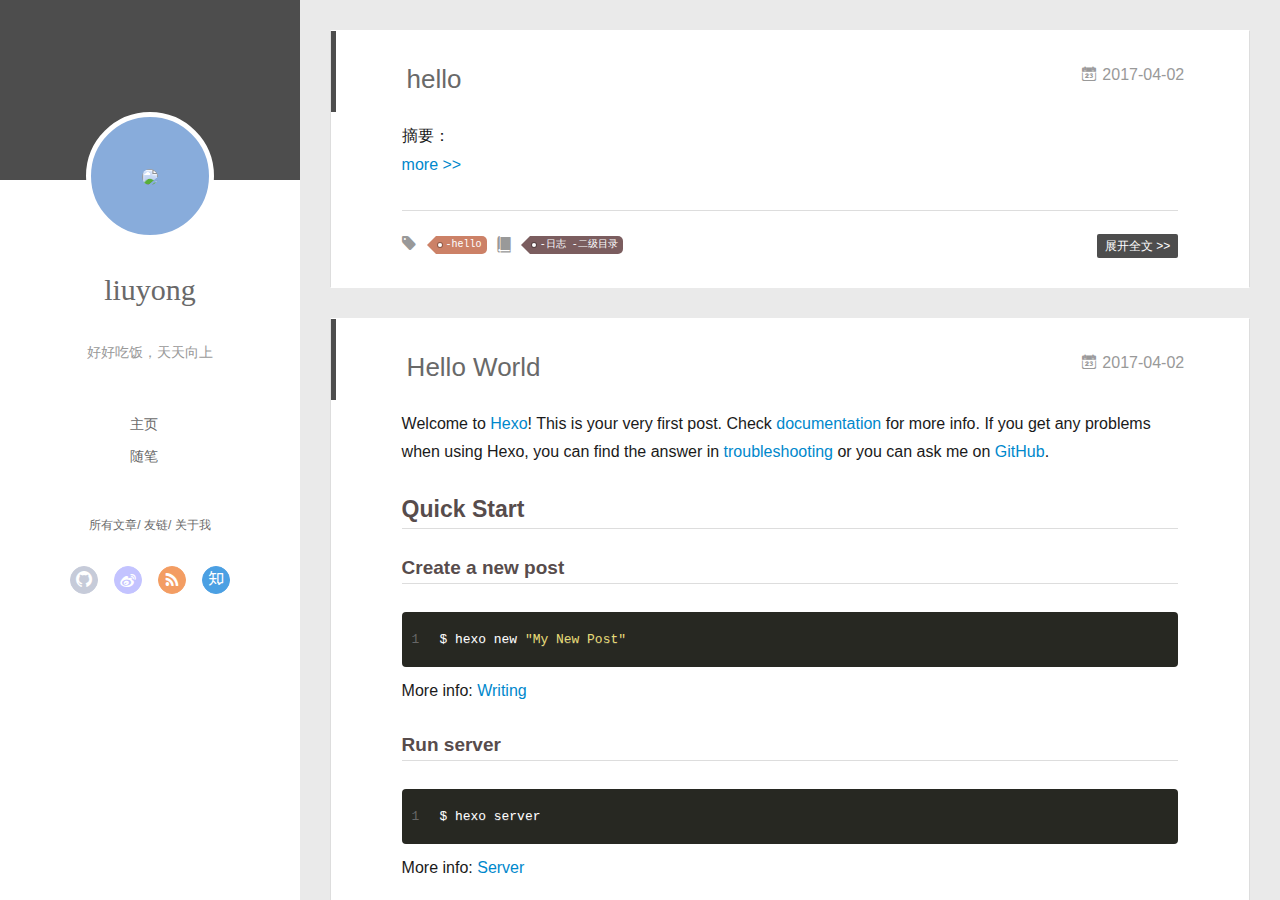
==== commit 8b83d258: "Site updated: 2017-04-04 15:29:17" ====
--- a/index.html
+++ b/index.html
@@ -1,17 +1,14 @@
-
- <!DOCTYPE HTML>
-<html lang="zh-Hans">
+<!DOCTYPE html>
+<html>
 <head>
-  <meta charset="UTF-8">
-  
-    <title>LiuYong的博客</title>
-    <meta name="viewport" content="width=device-width, initial-scale=1,user-scalable=no">
-    
-    <meta name="author" content="liuyong">
-    
-
-    
-    <meta name="description" content="记录生活点点滴滴">
+  <meta charset="utf-8">
+  
+  <meta name="renderer" content="webkit">
+  <meta http-equiv="X-UA-Compatible" content="IE=edge" >
+  <link rel="dns-prefetch" href="https://ly6287163.github.io">
+  <title>LiuYong的博客</title>
+  <meta name="viewport" content="width=device-width, initial-scale=1, maximum-scale=1">
+  <meta name="description" content="记录生活点点滴滴">
 <meta property="og:type" content="website">
 <meta property="og:title" content="LiuYong的博客">
 <meta property="og:url" content="https://ly6287163.github.io/index.html">
@@ -20,141 +17,242 @@
 <meta name="twitter:card" content="summary">
 <meta name="twitter:title" content="LiuYong的博客">
 <meta name="twitter:description" content="记录生活点点滴滴">
-
-    
+  
     <link rel="alternative" href="/atom.xml" title="LiuYong的博客" type="application/atom+xml">
-    
-    
-    <link rel="icon" href="/img/favicon.ico">
-    
-    
-    <link rel="apple-touch-icon" href="/img/jacman.jpg">
-    <link rel="apple-touch-icon-precomposed" href="/img/jacman.jpg">
-    
-    <link rel="stylesheet" href="/css/style.css">
+  
+  
+    <link rel="icon" href="/favicon.png">
+  
+  <link rel="stylesheet" type="text/css" href="/./main.234bc0.css">
+  <style type="text/css">
+  
+    #container.show {
+      background: linear-gradient(200deg,#a0cfe4,#e8c37e);
+    }
+  </style>
+  
+
+  
+
 </head>
 
-  <body>
-    <header>
-      
-<div>
+<body>
+  <div id="container" q-class="show:isCtnShow">
+    <canvas id="anm-canvas" class="anm-canvas"></canvas>
+    <div class="left-col" q-class="show:isShow">
+      
+<div class="overlay" style="background: #4d4d4d"></div>
+<div class="intrude-less">
+	<header id="header" class="inner">
+		<a href="/" class="profilepic">
+			<img src="null" class="js-avatar">
+		</a>
+		<hgroup>
+		  <h1 class="header-author"><a href="/">liuyong</a></h1>
+		</hgroup>
 		
-			<div id="imglogo">
-				<a href="/"><img src="/img/logo.png" alt="LiuYong的博客" title="LiuYong的博客"/></a>
+		<p class="header-subtitle">好好吃饭，天天向上</p>
+		
+
+		<nav class="header-menu">
+			<ul>
+			
+				<li><a href="/">主页</a></li>
+	        
+				<li><a href="/tags/随笔/">随笔</a></li>
+	        
+			</ul>
+		</nav>
+		<nav class="header-smart-menu">
+    		
+    			
+    			<a q-on="click: openSlider(e, 'innerArchive')" href="javascript:void(0)">所有文章</a>
+    			
+            
+    			
+    			<a q-on="click: openSlider(e, 'friends')" href="javascript:void(0)">友链</a>
+    			
+            
+    			
+    			<a q-on="click: openSlider(e, 'aboutme')" href="javascript:void(0)">关于我</a>
+    			
+            
+		</nav>
+		<nav class="header-nav">
+			<div class="social">
+				
+					<a class="github" target="_blank" href="#" title="github"><i class="icon-github"></i></a>
+		        
+					<a class="weibo" target="_blank" href="#" title="weibo"><i class="icon-weibo"></i></a>
+		        
+					<a class="rss" target="_blank" href="#" title="rss"><i class="icon-rss"></i></a>
+		        
+					<a class="zhihu" target="_blank" href="#" title="zhihu"><i class="icon-zhihu"></i></a>
+		        
 			</div>
-			
-			<div id="textlogo">
-				<h1 class="site-name"><a href="/" title="LiuYong的博客">LiuYong的博客</a></h1>
-				<h2 class="blog-motto">好好吃饭，天天向上</h2>
+		</nav>
+	</header>		
+</div>
+
+    </div>
+    <div class="mid-col" q-class="show:isShow,hide:isShow|isFalse">
+      
+<nav id="mobile-nav">
+  	<div class="overlay js-overlay" style="background: #4d4d4d"></div>
+	<div class="btnctn js-mobile-btnctn">
+  		<div class="slider-trigger list" q-on="click: openSlider(e)"><i class="icon icon-sort"></i></div>
+	</div>
+	<div class="intrude-less">
+		<header id="header" class="inner">
+			<div class="profilepic">
+				<img src="null" class="js-avatar">
 			</div>
-			<div class="navbar"><a class="navbutton navmobile" href="#" title="Menu">
-			</a></div>
-			<nav class="animated">
-				<ul>
-					<ul>
-					 
-						<li><a href="/">Home</a></li>
+			<hgroup>
+			  <h1 class="header-author js-header-author">liuyong</h1>
+			</hgroup>
+			
+			<p class="header-subtitle"><i class="icon icon-quo-left"></i>好好吃饭，天天向上<i class="icon icon-quo-right"></i></p>
+			
+			
+			
+				
+			
+				
+			
+			
+			
+			<nav class="header-nav">
+				<div class="social">
 					
-						<li><a href="/archives">Archives</a></li>
-					
-						<li><a href="/about">About</a></li>
-					
-					<li>
- 					
-					<form class="search" action="//google.com/search" method="get" accept-charset="utf-8">
-						<label>Search</label>
-						<input type="search" id="search" name="q" autocomplete="off" maxlength="20" placeholder="Search" />
-						<input type="hidden" name="q" value="site:ly6287163.github.io">
-					</form>
-					
-					</li>
+						<a class="github" target="_blank" href="#" title="github"><i class="icon-github"></i></a>
+			        
+						<a class="weibo" target="_blank" href="#" title="weibo"><i class="icon-weibo"></i></a>
+			        
+						<a class="rss" target="_blank" href="#" title="rss"><i class="icon-rss"></i></a>
+			        
+						<a class="zhihu" target="_blank" href="#" title="zhihu"><i class="icon-zhihu"></i></a>
+			        
+				</div>
+			</nav>
+
+			<nav class="header-menu js-header-menu">
+				<ul style="width: 50%">
+				
+				
+					<li style="width: 50%"><a href="/">主页</a></li>
+		        
+					<li style="width: 50%"><a href="/tags/随笔/">随笔</a></li>
+		        
 				</ul>
-			</nav>			
-</div>
-    </header>
-    <div id="container">
-      <div id="main">
-
-   
-    
-    <article class="post-expand post" itemprop="articleBody"> 
-        <header class="article-info clearfix">
-  <h1 itemprop="name">
-    
-      <a href="/2017/04/02/hello/" title="hello" itemprop="url">hello</a>
-  </h1>
-  <p class="article-author">By
-       
-		<a href="/about" title="liuyong" target="_blank" itemprop="author">liuyong</a>
-		
-  <p class="article-time">
-    <time datetime="2017-04-02T04:27:32.000Z" itemprop="datePublished"> Published 2017-04-02</time>
-    
-  </p>
-</header>
-    <div class="article-content">
-        
+			</nav>
+		</header>				
+	</div>
+	<div class="mobile-mask" style="display:none" q-show="isShow"></div>
+</nav>
+
+      <div id="wrapper" class="body-wrap">
+        <div class="menu-l">
+          <div class="canvas-wrap">
+            <canvas data-colors="#eaeaea" data-sectionHeight="100" data-contentId="js-content" id="myCanvas1" class="anm-canvas"></canvas>
+          </div>
+          <div id="js-content" class="content-ll">
+            
+  
+    <article id="post-hello" class="article article-type-post  article-index" itemscope itemprop="blogPost">
+  <div class="article-inner">
+    
+      <header class="article-header">
+        
+  
+    <h1 itemprop="name">
+      <a class="article-title" href="/2017/04/02/hello/">hello</a>
+    </h1>
+  
+
+        
+        <a href="/2017/04/02/hello/" class="archive-article-date">
+  	<time datetime="2017-04-02T04:27:32.000Z" itemprop="datePublished"><i class="icon-calendar icon"></i>2017-04-02</time>
+</a>
+        
+      </header>
+    
+    <div class="article-entry" itemprop="articleBody">
+      
         <p>摘要：<br>
         
-        
+          <a class="article-more-a" href="/2017/04/02/hello/#more">more >></a>
+        
+      
+
+      
+    </div>
+    <div class="article-info article-info-index">
+      
+      
+	<div class="article-tag tagcloud">
+		<i class="icon-price-tags icon"></i>
+		<ul class="article-tag-list">
+			 
+        		<li class="article-tag-list-item">
+        			<a href="javascript:void(0)" class="js-tag article-tag-list-link color2">-hello</a>
+        		</li>
+      		
+		</ul>
+	</div>
+
+      
+	<div class="article-category tagcloud">
+		<i class="icon-book icon"></i>
+		<ul class="article-tag-list">
+			 
+        		<li class="article-tag-list-item">
+        			<a href="/categories/-日志-二级目录/" class="article-tag-list-link color5">-日志 -二级目录</a>
+        		</li>
+      		
+		</ul>
+	</div>
+
+
+      
         <p class="article-more-link">
-          
-            <a href="/2017/04/02/hello/#more">Read More</a>
-          
-       </p>
-    </div>
-    <footer class="article-footer clearfix">
-<div class="article-catetags">
-
-<div class="article-categories">
-  <span></span>
-  <a class="article-category-link" href="/categories/日志-二级目录/">-日志 -二级目录</a>
-</div>
-
-
-  <div class="article-tags">
-  
-  <span></span> <a href="/tags/hello/">-hello</a>
+          <a class="article-more-a" href="/2017/04/02/hello/">展开全文 >></a>
+        </p>
+      
+
+      
+      <div class="clearfix"></div>
+    </div>
   </div>
-
-</div>
-
-
-
-
-<div class="comments-count">
-	
-</div>
-
-</footer>
-
-
-    </article>
-
-
-
-
-
-
-   
-    
-    <article class="post-expand post" itemprop="articleBody"> 
-        <header class="article-info clearfix">
-  <h1 itemprop="name">
-    
-      <a href="/2017/04/02/hello-world/" title="Hello World" itemprop="url">Hello World</a>
-  </h1>
-  <p class="article-author">By
-       
-		<a href="/about" title="liuyong" target="_blank" itemprop="author">liuyong</a>
-		
-  <p class="article-time">
-    <time datetime="2017-04-02T04:16:39.944Z" itemprop="datePublished"> Published 2017-04-02</time>
-    
-  </p>
-</header>
-    <div class="article-content">
-        
+</article>
+
+
+
+
+
+
+
+
+  
+    <article id="post-hello-world" class="article article-type-post  article-index" itemscope itemprop="blogPost">
+  <div class="article-inner">
+    
+      <header class="article-header">
+        
+  
+    <h1 itemprop="name">
+      <a class="article-title" href="/2017/04/02/hello-world/">Hello World</a>
+    </h1>
+  
+
+        
+        <a href="/2017/04/02/hello-world/" class="archive-article-date">
+  	<time datetime="2017-04-02T04:16:39.944Z" itemprop="datePublished"><i class="icon-calendar icon"></i>2017-04-02</time>
+</a>
+        
+      </header>
+    
+    <div class="article-entry" itemprop="articleBody">
+      
         <p>Welcome to <a href="https://hexo.io/" target="_blank" rel="external">Hexo</a>! This is your very first post. Check <a href="https://hexo.io/docs/" target="_blank" rel="external">documentation</a> for more info. If you get any problems when using Hexo, you can find the answer in <a href="https://hexo.io/docs/troubleshooting.html" target="_blank" rel="external">troubleshooting</a> or you can ask me on <a href="https://github.com/hexojs/hexo/issues" target="_blank" rel="external">GitHub</a>.</p>
 <h2 id="Quick-Start"><a href="#Quick-Start" class="headerlink" title="Quick Start"></a>Quick Start</h2><h3 id="Create-a-new-post"><a href="#Create-a-new-post" class="headerlink" title="Create a new post"></a>Create a new post</h3><figure class="highlight bash"><table><tr><td class="gutter"><pre><div class="line">1</div></pre></td><td class="code"><pre><div class="line">$ hexo new <span class="string">"My New Post"</span></div></pre></td></tr></table></figure>
 <p>More info: <a href="https://hexo.io/docs/writing.html" target="_blank" rel="external">Writing</a></p>
@@ -165,264 +263,280 @@
 <h3 id="Deploy-to-remote-sites"><a href="#Deploy-to-remote-sites" class="headerlink" title="Deploy to remote sites"></a>Deploy to remote sites</h3><figure class="highlight bash"><table><tr><td class="gutter"><pre><div class="line">1</div></pre></td><td class="code"><pre><div class="line">$ hexo deploy</div></pre></td></tr></table></figure>
 <p>More info: <a href="https://hexo.io/docs/deployment.html" target="_blank" rel="external">Deployment</a></p>
 
-        
-        
+      
+
+      
+    </div>
+    <div class="article-info article-info-index">
+      
+      
+      
+
+      
         <p class="article-more-link">
-          
-       </p>
-    </div>
-    <footer class="article-footer clearfix">
-<div class="article-catetags">
-
-
+          <a class="article-more-a" href="/2017/04/02/hello-world/">展开全文 >></a>
+        </p>
+      
+
+      
+      <div class="clearfix"></div>
+    </div>
+  </div>
+</article>
+
+
+
+
+
+
+
+
+  
+  
+
+
+          </div>
+        </div>
+      </div>
+      <footer id="footer">
+  <div class="outer">
+    <div id="footer-info">
+    	<div class="footer-left">
+    		&copy; 2017 liuyong
+    	</div>
+      	<div class="footer-right">
+      		<a href="http://hexo.io/" target="_blank">Hexo</a>  Theme <a href="https://github.com/litten/hexo-theme-yilia" target="_blank">Yilia</a> by Litten
+      	</div>
+    </div>
+  </div>
+</footer>
+    </div>
+    <script>
+	var yiliaConfig = {
+		mathjax: false,
+		isHome: true,
+		isPost: false,
+		isArchive: false,
+		isTag: false,
+		isCategory: false,
+		open_in_new: false,
+		root: "/",
+		innerArchive: true,
+		showTags: false
+	}
+</script>
+
+<script>!function(t){function n(r){if(e[r])return e[r].exports;var o=e[r]={exports:{},id:r,loaded:!1};return t[r].call(o.exports,o,o.exports,n),o.loaded=!0,o.exports}var e={};return n.m=t,n.c=e,n.p="./",n(0)}([function(t,n,e){"use strict";function r(t){return t&&t.__esModule?t:{default:t}}function o(t,n){var e=/\/|index.html/g;return t.replace(e,"")===n.replace(e,"")}function i(){for(var t=document.querySelectorAll(".js-header-menu li a"),n=window.location.pathname,e=0,r=t.length;e<r;e++){var i=t[e];o(n,i.getAttribute("href"))&&(0,d.default)(i,"active")}}function u(t){for(var n=t.offsetLeft,e=t.offsetParent;null!==e;)n+=e.offsetLeft,e=e.offsetParent;return n}function f(t){for(var n=t.offsetTop,e=t.offsetParent;null!==e;)n+=e.offsetTop,e=e.offsetParent;return n}function c(t,n,e,r,o){var i=u(t),c=f(t)-n;if(c-e<=o){var a=t.$newDom;a||(a=t.cloneNode(!0),(0,h.default)(t,a),t.$newDom=a,a.style.position="fixed",a.style.top=(e||c)+"px",a.style.left=i+"px",a.style.zIndex=r||2,a.style.width="100%",a.style.color="#fff"),a.style.visibility="visible",t.style.visibility="hidden"}else{t.style.visibility="visible";var s=t.$newDom;s&&(s.style.visibility="hidden")}}function a(){var t=document.querySelector(".js-overlay"),n=document.querySelector(".js-header-menu");c(t,document.body.scrollTop,-63,2,0),c(n,document.body.scrollTop,1,3,0)}function s(){document.querySelector("#container").addEventListener("scroll",function(t){a()}),window.addEventListener("scroll",function(t){a()}),a()}function l(){x.default.versions.mobile&&window.screen.width<800&&(i(),s())}var p=e(71),d=r(p),v=e(72),y=(r(v),e(84)),h=r(y),b=e(69),x=r(b),m=e(75),g=r(m),w=e(70);l(),(0,w.addLoadEvent)(function(){g.default.init()}),t.exports={}},function(t,n){var e=t.exports="undefined"!=typeof window&&window.Math==Math?window:"undefined"!=typeof self&&self.Math==Math?self:Function("return this")();"number"==typeof __g&&(__g=e)},function(t,n){var e={}.hasOwnProperty;t.exports=function(t,n){return e.call(t,n)}},function(t,n,e){var r=e(49),o=e(15);t.exports=function(t){return r(o(t))}},function(t,n,e){t.exports=!e(8)(function(){return 7!=Object.defineProperty({},"a",{get:function(){return 7}}).a})},function(t,n,e){var r=e(6),o=e(12);t.exports=e(4)?function(t,n,e){return r.f(t,n,o(1,e))}:function(t,n,e){return t[n]=e,t}},function(t,n,e){var r=e(10),o=e(30),i=e(24),u=Object.defineProperty;n.f=e(4)?Object.defineProperty:function(t,n,e){if(r(t),n=i(n,!0),r(e),o)try{return u(t,n,e)}catch(t){}if("get"in e||"set"in e)throw TypeError("Accessors not supported!");return"value"in e&&(t[n]=e.value),t}},function(t,n,e){var r=e(22)("wks"),o=e(13),i=e(1).Symbol,u="function"==typeof i,f=t.exports=function(t){return r[t]||(r[t]=u&&i[t]||(u?i:o)("Symbol."+t))};f.store=r},function(t,n){t.exports=function(t){try{return!!t()}catch(t){return!0}}},function(t,n,e){var r=e(35),o=e(16);t.exports=Object.keys||function(t){return r(t,o)}},function(t,n,e){var r=e(11);t.exports=function(t){if(!r(t))throw TypeError(t+" is not an object!");return t}},function(t,n){t.exports=function(t){return"object"==typeof t?null!==t:"function"==typeof t}},function(t,n){t.exports=function(t,n){return{enumerable:!(1&t),configurable:!(2&t),writable:!(4&t),value:n}}},function(t,n){var e=0,r=Math.random();t.exports=function(t){return"Symbol(".concat(void 0===t?"":t,")_",(++e+r).toString(36))}},function(t,n){var e=t.exports={version:"2.4.0"};"number"==typeof __e&&(__e=e)},function(t,n){t.exports=function(t){if(void 0==t)throw TypeError("Can't call method on  "+t);return t}},function(t,n){t.exports="constructor,hasOwnProperty,isPrototypeOf,propertyIsEnumerable,toLocaleString,toString,valueOf".split(",")},function(t,n){t.exports={}},function(t,n){t.exports=!0},function(t,n){n.f={}.propertyIsEnumerable},function(t,n,e){var r=e(6).f,o=e(2),i=e(7)("toStringTag");t.exports=function(t,n,e){t&&!o(t=e?t:t.prototype,i)&&r(t,i,{configurable:!0,value:n})}},function(t,n,e){var r=e(22)("keys"),o=e(13);t.exports=function(t){return r[t]||(r[t]=o(t))}},function(t,n,e){var r=e(1),o="__core-js_shared__",i=r[o]||(r[o]={});t.exports=function(t){return i[t]||(i[t]={})}},function(t,n){var e=Math.ceil,r=Math.floor;t.exports=function(t){return isNaN(t=+t)?0:(t>0?r:e)(t)}},function(t,n,e){var r=e(11);t.exports=function(t,n){if(!r(t))return t;var e,o;if(n&&"function"==typeof(e=t.toString)&&!r(o=e.call(t)))return o;if("function"==typeof(e=t.valueOf)&&!r(o=e.call(t)))return o;if(!n&&"function"==typeof(e=t.toString)&&!r(o=e.call(t)))return o;throw TypeError("Can't convert object to primitive value")}},function(t,n,e){var r=e(1),o=e(14),i=e(18),u=e(26),f=e(6).f;t.exports=function(t){var n=o.Symbol||(o.Symbol=i?{}:r.Symbol||{});"_"==t.charAt(0)||t in n||f(n,t,{value:u.f(t)})}},function(t,n,e){n.f=e(7)},function(t,n,e){var r=e(1),o=e(14),i=e(46),u=e(5),f="prototype",c=function(t,n,e){var a,s,l,p=t&c.F,d=t&c.G,v=t&c.S,y=t&c.P,h=t&c.B,b=t&c.W,x=d?o:o[n]||(o[n]={}),m=x[f],g=d?r:v?r[n]:(r[n]||{})[f];d&&(e=n);for(a in e)s=!p&&g&&void 0!==g[a],s&&a in x||(l=s?g[a]:e[a],x[a]=d&&"function"!=typeof g[a]?e[a]:h&&s?i(l,r):b&&g[a]==l?function(t){var n=function(n,e,r){if(this instanceof t){switch(arguments.length){case 0:return new t;case 1:return new t(n);case 2:return new t(n,e)}return new t(n,e,r)}return t.apply(this,arguments)};return n[f]=t[f],n}(l):y&&"function"==typeof l?i(Function.call,l):l,y&&((x.virtual||(x.virtual={}))[a]=l,t&c.R&&m&&!m[a]&&u(m,a,l)))};c.F=1,c.G=2,c.S=4,c.P=8,c.B=16,c.W=32,c.U=64,c.R=128,t.exports=c},function(t,n){var e={}.toString;t.exports=function(t){return e.call(t).slice(8,-1)}},function(t,n,e){var r=e(11),o=e(1).document,i=r(o)&&r(o.createElement);t.exports=function(t){return i?o.createElement(t):{}}},function(t,n,e){t.exports=!e(4)&&!e(8)(function(){return 7!=Object.defineProperty(e(29)("div"),"a",{get:function(){return 7}}).a})},function(t,n,e){"use strict";var r=e(18),o=e(27),i=e(36),u=e(5),f=e(2),c=e(17),a=e(51),s=e(20),l=e(58),p=e(7)("iterator"),d=!([].keys&&"next"in[].keys()),v="@@iterator",y="keys",h="values",b=function(){return this};t.exports=function(t,n,e,x,m,g,w){a(e,n,x);var O,S,_,j=function(t){if(!d&&t in A)return A[t];switch(t){case y:return function(){return new e(this,t)};case h:return function(){return new e(this,t)}}return function(){return new e(this,t)}},P=n+" Iterator",E=m==h,M=!1,A=t.prototype,T=A[p]||A[v]||m&&A[m],L=T||j(m),N=m?E?j("entries"):L:void 0,C="Array"==n?A.entries||T:T;if(C&&(_=l(C.call(new t)),_!==Object.prototype&&(s(_,P,!0),r||f(_,p)||u(_,p,b))),E&&T&&T.name!==h&&(M=!0,L=function(){return T.call(this)}),r&&!w||!d&&!M&&A[p]||u(A,p,L),c[n]=L,c[P]=b,m)if(O={values:E?L:j(h),keys:g?L:j(y),entries:N},w)for(S in O)S in A||i(A,S,O[S]);else o(o.P+o.F*(d||M),n,O);return O}},function(t,n,e){var r=e(10),o=e(55),i=e(16),u=e(21)("IE_PROTO"),f=function(){},c="prototype",a=function(){var t,n=e(29)("iframe"),r=i.length,o="<",u=">";for(n.style.display="none",e(48).appendChild(n),n.src="javascript:",t=n.contentWindow.document,t.open(),t.write(o+"script"+u+"document.F=Object"+o+"/script"+u),t.close(),a=t.F;r--;)delete a[c][i[r]];return a()};t.exports=Object.create||function(t,n){var e;return null!==t?(f[c]=r(t),e=new f,f[c]=null,e[u]=t):e=a(),void 0===n?e:o(e,n)}},function(t,n,e){var r=e(35),o=e(16).concat("length","prototype");n.f=Object.getOwnPropertyNames||function(t){return r(t,o)}},function(t,n){n.f=Object.getOwnPropertySymbols},function(t,n,e){var r=e(2),o=e(3),i=e(45)(!1),u=e(21)("IE_PROTO");t.exports=function(t,n){var e,f=o(t),c=0,a=[];for(e in f)e!=u&&r(f,e)&&a.push(e);for(;n.length>c;)r(f,e=n[c++])&&(~i(a,e)||a.push(e));return a}},function(t,n,e){t.exports=e(5)},function(t,n,e){var r=e(15);t.exports=function(t){return Object(r(t))}},function(t,n,e){t.exports={default:e(41),__esModule:!0}},function(t,n,e){t.exports={default:e(42),__esModule:!0}},function(t,n,e){"use strict";function r(t){return t&&t.__esModule?t:{default:t}}n.__esModule=!0;var o=e(39),i=r(o),u=e(38),f=r(u),c="function"==typeof f.default&&"symbol"==typeof i.default?function(t){return typeof t}:function(t){return t&&"function"==typeof f.default&&t.constructor===f.default&&t!==f.default.prototype?"symbol":typeof t};n.default="function"==typeof f.default&&"symbol"===c(i.default)?function(t){return"undefined"==typeof t?"undefined":c(t)}:function(t){return t&&"function"==typeof f.default&&t.constructor===f.default&&t!==f.default.prototype?"symbol":"undefined"==typeof t?"undefined":c(t)}},function(t,n,e){e(65),e(63),e(66),e(67),t.exports=e(14).Symbol},function(t,n,e){e(64),e(68),t.exports=e(26).f("iterator")},function(t,n){t.exports=function(t){if("function"!=typeof t)throw TypeError(t+" is not a function!");return t}},function(t,n){t.exports=function(){}},function(t,n,e){var r=e(3),o=e(61),i=e(60);t.exports=function(t){return function(n,e,u){var f,c=r(n),a=o(c.length),s=i(u,a);if(t&&e!=e){for(;a>s;)if(f=c[s++],f!=f)return!0}else for(;a>s;s++)if((t||s in c)&&c[s]===e)return t||s||0;return!t&&-1}}},function(t,n,e){var r=e(43);t.exports=function(t,n,e){if(r(t),void 0===n)return t;switch(e){case 1:return function(e){return t.call(n,e)};case 2:return function(e,r){return t.call(n,e,r)};case 3:return function(e,r,o){return t.call(n,e,r,o)}}return function(){return t.apply(n,arguments)}}},function(t,n,e){var r=e(9),o=e(34),i=e(19);t.exports=function(t){var n=r(t),e=o.f;if(e)for(var u,f=e(t),c=i.f,a=0;f.length>a;)c.call(t,u=f[a++])&&n.push(u);return n}},function(t,n,e){t.exports=e(1).document&&document.documentElement},function(t,n,e){var r=e(28);t.exports=Object("z").propertyIsEnumerable(0)?Object:function(t){return"String"==r(t)?t.split(""):Object(t)}},function(t,n,e){var r=e(28);t.exports=Array.isArray||function(t){return"Array"==r(t)}},function(t,n,e){"use strict";var r=e(32),o=e(12),i=e(20),u={};e(5)(u,e(7)("iterator"),function(){return this}),t.exports=function(t,n,e){t.prototype=r(u,{next:o(1,e)}),i(t,n+" Iterator")}},function(t,n){t.exports=function(t,n){return{value:n,done:!!t}}},function(t,n,e){var r=e(9),o=e(3);t.exports=function(t,n){for(var e,i=o(t),u=r(i),f=u.length,c=0;f>c;)if(i[e=u[c++]]===n)return e}},function(t,n,e){var r=e(13)("meta"),o=e(11),i=e(2),u=e(6).f,f=0,c=Object.isExtensible||function(){return!0},a=!e(8)(function(){return c(Object.preventExtensions({}))}),s=function(t){u(t,r,{value:{i:"O"+ ++f,w:{}}})},l=function(t,n){if(!o(t))return"symbol"==typeof t?t:("string"==typeof t?"S":"P")+t;if(!i(t,r)){if(!c(t))return"F";if(!n)return"E";s(t)}return t[r].i},p=function(t,n){if(!i(t,r)){if(!c(t))return!0;if(!n)return!1;s(t)}return t[r].w},d=function(t){return a&&v.NEED&&c(t)&&!i(t,r)&&s(t),t},v=t.exports={KEY:r,NEED:!1,fastKey:l,getWeak:p,onFreeze:d}},function(t,n,e){var r=e(6),o=e(10),i=e(9);t.exports=e(4)?Object.defineProperties:function(t,n){o(t);for(var e,u=i(n),f=u.length,c=0;f>c;)r.f(t,e=u[c++],n[e]);return t}},function(t,n,e){var r=e(19),o=e(12),i=e(3),u=e(24),f=e(2),c=e(30),a=Object.getOwnPropertyDescriptor;n.f=e(4)?a:function(t,n){if(t=i(t),n=u(n,!0),c)try{return a(t,n)}catch(t){}if(f(t,n))return o(!r.f.call(t,n),t[n])}},function(t,n,e){var r=e(3),o=e(33).f,i={}.toString,u="object"==typeof window&&window&&Object.getOwnPropertyNames?Object.getOwnPropertyNames(window):[],f=function(t){try{return o(t)}catch(t){return u.slice()}};t.exports.f=function(t){return u&&"[object Window]"==i.call(t)?f(t):o(r(t))}},function(t,n,e){var r=e(2),o=e(37),i=e(21)("IE_PROTO"),u=Object.prototype;t.exports=Object.getPrototypeOf||function(t){return t=o(t),r(t,i)?t[i]:"function"==typeof t.constructor&&t instanceof t.constructor?t.constructor.prototype:t instanceof Object?u:null}},function(t,n,e){var r=e(23),o=e(15);t.exports=function(t){return function(n,e){var i,u,f=String(o(n)),c=r(e),a=f.length;return c<0||c>=a?t?"":void 0:(i=f.charCodeAt(c),i<55296||i>56319||c+1===a||(u=f.charCodeAt(c+1))<56320||u>57343?t?f.charAt(c):i:t?f.slice(c,c+2):(i-55296<<10)+(u-56320)+65536)}}},function(t,n,e){var r=e(23),o=Math.max,i=Math.min;t.exports=function(t,n){return t=r(t),t<0?o(t+n,0):i(t,n)}},function(t,n,e){var r=e(23),o=Math.min;t.exports=function(t){return t>0?o(r(t),9007199254740991):0}},function(t,n,e){"use strict";var r=e(44),o=e(52),i=e(17),u=e(3);t.exports=e(31)(Array,"Array",function(t,n){this._t=u(t),this._i=0,this._k=n},function(){var t=this._t,n=this._k,e=this._i++;return!t||e>=t.length?(this._t=void 0,o(1)):"keys"==n?o(0,e):"values"==n?o(0,t[e]):o(0,[e,t[e]])},"values"),i.Arguments=i.Array,r("keys"),r("values"),r("entries")},function(t,n){},function(t,n,e){"use strict";var r=e(59)(!0);e(31)(String,"String",function(t){this._t=String(t),this._i=0},function(){var t,n=this._t,e=this._i;return e>=n.length?{value:void 0,done:!0}:(t=r(n,e),this._i+=t.length,{value:t,done:!1})})},function(t,n,e){"use strict";var r=e(1),o=e(2),i=e(4),u=e(27),f=e(36),c=e(54).KEY,a=e(8),s=e(22),l=e(20),p=e(13),d=e(7),v=e(26),y=e(25),h=e(53),b=e(47),x=e(50),m=e(10),g=e(3),w=e(24),O=e(12),S=e(32),_=e(57),j=e(56),P=e(6),E=e(9),M=j.f,A=P.f,T=_.f,L=r.Symbol,N=r.JSON,C=N&&N.stringify,k="prototype",F=d("_hidden"),q=d("toPrimitive"),I={}.propertyIsEnumerable,B=s("symbol-registry"),D=s("symbols"),W=s("op-symbols"),H=Object[k],K="function"==typeof L,R=r.QObject,J=!R||!R[k]||!R[k].findChild,U=i&&a(function(){return 7!=S(A({},"a",{get:function(){return A(this,"a",{value:7}).a}})).a})?function(t,n,e){var r=M(H,n);r&&delete H[n],A(t,n,e),r&&t!==H&&A(H,n,r)}:A,G=function(t){var n=D[t]=S(L[k]);return n._k=t,n},$=K&&"symbol"==typeof L.iterator?function(t){return"symbol"==typeof t}:function(t){return t instanceof L},z=function(t,n,e){return t===H&&z(W,n,e),m(t),n=w(n,!0),m(e),o(D,n)?(e.enumerable?(o(t,F)&&t[F][n]&&(t[F][n]=!1),e=S(e,{enumerable:O(0,!1)})):(o(t,F)||A(t,F,O(1,{})),t[F][n]=!0),U(t,n,e)):A(t,n,e)},Y=function(t,n){m(t);for(var e,r=b(n=g(n)),o=0,i=r.length;i>o;)z(t,e=r[o++],n[e]);return t},Q=function(t,n){return void 0===n?S(t):Y(S(t),n)},X=function(t){var n=I.call(this,t=w(t,!0));return!(this===H&&o(D,t)&&!o(W,t))&&(!(n||!o(this,t)||!o(D,t)||o(this,F)&&this[F][t])||n)},V=function(t,n){if(t=g(t),n=w(n,!0),t!==H||!o(D,n)||o(W,n)){var e=M(t,n);return!e||!o(D,n)||o(t,F)&&t[F][n]||(e.enumerable=!0),e}},Z=function(t){for(var n,e=T(g(t)),r=[],i=0;e.length>i;)o(D,n=e[i++])||n==F||n==c||r.push(n);return r},tt=function(t){for(var n,e=t===H,r=T(e?W:g(t)),i=[],u=0;r.length>u;)!o(D,n=r[u++])||e&&!o(H,n)||i.push(D[n]);return i};K||(L=function(){if(this instanceof L)throw TypeError("Symbol is not a constructor!");var t=p(arguments.length>0?arguments[0]:void 0),n=function(e){this===H&&n.call(W,e),o(this,F)&&o(this[F],t)&&(this[F][t]=!1),U(this,t,O(1,e))};return i&&J&&U(H,t,{configurable:!0,set:n}),G(t)},f(L[k],"toString",function(){return this._k}),j.f=V,P.f=z,e(33).f=_.f=Z,e(19).f=X,e(34).f=tt,i&&!e(18)&&f(H,"propertyIsEnumerable",X,!0),v.f=function(t){return G(d(t))}),u(u.G+u.W+u.F*!K,{Symbol:L});for(var nt="hasInstance,isConcatSpreadable,iterator,match,replace,search,species,split,toPrimitive,toStringTag,unscopables".split(","),et=0;nt.length>et;)d(nt[et++]);for(var nt=E(d.store),et=0;nt.length>et;)y(nt[et++]);u(u.S+u.F*!K,"Symbol",{for:function(t){return o(B,t+="")?B[t]:B[t]=L(t)},keyFor:function(t){if($(t))return h(B,t);throw TypeError(t+" is not a symbol!")},useSetter:function(){J=!0},useSimple:function(){J=!1}}),u(u.S+u.F*!K,"Object",{create:Q,defineProperty:z,defineProperties:Y,getOwnPropertyDescriptor:V,getOwnPropertyNames:Z,getOwnPropertySymbols:tt}),N&&u(u.S+u.F*(!K||a(function(){var t=L();return"[null]"!=C([t])||"{}"!=C({a:t})||"{}"!=C(Object(t))})),"JSON",{stringify:function(t){if(void 0!==t&&!$(t)){for(var n,e,r=[t],o=1;arguments.length>o;)r.push(arguments[o++]);return n=r[1],"function"==typeof n&&(e=n),!e&&x(n)||(n=function(t,n){if(e&&(n=e.call(this,t,n)),!$(n))return n}),r[1]=n,C.apply(N,r)}}}),L[k][q]||e(5)(L[k],q,L[k].valueOf),l(L,"Symbol"),l(Math,"Math",!0),l(r.JSON,"JSON",!0)},function(t,n,e){e(25)("asyncIterator")},function(t,n,e){e(25)("observable")},function(t,n,e){e(62);for(var r=e(1),o=e(5),i=e(17),u=e(7)("toStringTag"),f=["NodeList","DOMTokenList","MediaList","StyleSheetList","CSSRuleList"],c=0;c<5;c++){var a=f[c],s=r[a],l=s&&s.prototype;l&&!l[u]&&o(l,u,a),i[a]=i.Array}},function(t,n){"use strict";var e={versions:function(){var t=window.navigator.userAgent;return{trident:t.indexOf("Trident")>-1,presto:t.indexOf("Presto")>-1,webKit:t.indexOf("AppleWebKit")>-1,gecko:t.indexOf("Gecko")>-1&&t.indexOf("KHTML")==-1,mobile:!!t.match(/AppleWebKit.*Mobile.*/),ios:!!t.match(/\(i[^;]+;( U;)? CPU.+Mac OS X/),android:t.indexOf("Android")>-1||t.indexOf("Linux")>-1,iPhone:t.indexOf("iPhone")>-1||t.indexOf("Mac")>-1,iPad:t.indexOf("iPad")>-1,webApp:t.indexOf("Safari")==-1,weixin:t.indexOf("MicroMessenger")==-1}}()};t.exports=e},function(t,n,e){"use strict";function r(t){return t&&t.__esModule?t:{default:t}}var o=e(40),i=r(o),u=function(){function t(t,n,e){return n||e?String.fromCharCode(n||e):o[t]||t}function n(t){return l[t]}var e=/&quot;|&lt;|&gt;|&amp;|&nbsp;|&apos;|&#(\d+);|&#(\d+)/g,r=/['<> "&]/g,o={"&quot;":'"',"&lt;":"<","&gt;":">","&amp;":"&","&nbsp;":" "},f=/\u00a0/g,c=/<br\s*\/?>/gi,a=/\r?\n/g,s=/\s/g,l={};for(var p in o)l[o[p]]=p;return o["&apos;"]="'",l["'"]="&#39;",{encode:function(t){return t?(""+t).replace(r,n).replace(a,"<br/>").replace(s,"&nbsp;"):""},decode:function(n){return n?(""+n).replace(c,"\n").replace(e,t).replace(f," "):""},encodeBase16:function(t){if(!t)return t;t+="";for(var n=[],e=0,r=t.length;r>e;e++)n.push(t.charCodeAt(e).toString(16).toUpperCase());return n.join("")},encodeBase16forJSON:function(t){if(!t)return t;t=t.replace(/[\u4E00-\u9FBF]/gi,function(t){return escape(t).replace("%u","\\u")});for(var n=[],e=0,r=t.length;r>e;e++)n.push(t.charCodeAt(e).toString(16).toUpperCase());return n.join("")},decodeBase16:function(t){if(!t)return t;t+="";for(var n=[],e=0,r=t.length;r>e;e+=2)n.push(String.fromCharCode("0x"+t.slice(e,e+2)));return n.join("")},encodeObject:function(t){if(t instanceof Array)for(var n=0,e=t.length;e>n;n++)t[n]=u.encodeObject(t[n]);else if("object"==("undefined"==typeof t?"undefined":(0,i.default)(t)))for(var r in t)t[r]=u.encodeObject(t[r]);else if("string"==typeof t)return u.encode(t);return t},loadScript:function(t){var n=document.createElement("script");document.getElementsByTagName("body")[0].appendChild(n),n.setAttribute("src",t)},addLoadEvent:function(t){var n=window.onload;"function"!=typeof window.onload?window.onload=t:window.onload=function(){n(),t()}}}}();t.exports=u},function(t,n){function e(t,n){t.classList?t.classList.add(n):t.className+=" "+n}t.exports=e},function(t,n){function e(t,n){if(t.classList)t.classList.remove(n);else{var e=new RegExp("(^|\\b)"+n.split(" ").join("|")+"(\\b|$)","gi");t.className=t.className.replace(e," ")}}t.exports=e},,,function(t,n){"use strict";function e(){var t=document.querySelector("#page-nav");if(t&&!document.querySelector("#page-nav .extend.prev")&&(t.innerHTML='<a class="extend prev disabled" rel="prev">&laquo; Prev</a>'+t.innerHTML),t&&!document.querySelector("#page-nav .extend.next")&&(t.innerHTML=t.innerHTML+'<a class="extend next disabled" rel="next">Next &raquo;</a>'),yiliaConfig&&yiliaConfig.open_in_new){var n=document.querySelectorAll(".article-entry a:not(.article-more-a)");n.forEach(function(t){t.setAttribute("target","_blank")})}var e=document.querySelector("#js-aboutme");e&&0!==e.length&&(e.innerHTML=e.innerText)}t.exports={init:e}},,,,,,,,,function(t,n){function e(t,n){if("string"==typeof n)return t.insertAdjacentHTML("afterend",n);var e=t.nextSibling;return e?t.parentNode.insertBefore(n,e):t.parentNode.appendChild(n)}t.exports=e}])</script><script src="/./main.234bc0.js"></script><script>!function(){var e=function(e){var t=document.createElement("script");document.getElementsByTagName("body")[0].appendChild(t),t.setAttribute("src",e)};e("/slider.885efe.js")}()</script>
+
+
+    
+<div class="tools-col" q-class="show:isShow,hide:isShow|isFalse" q-on="click:stop(e)">
+  <div class="tools-nav header-menu">
+    
+    
+      
+      
+      
+    
+      
+      
+      
+    
+      
+      
+      
+    
+    
+
+    <ul style="width: 70%">
+    
+    
+      
+      <li style="width: 33.333333333333336%" q-on="click: openSlider(e, 'innerArchive')"><a href="javascript:void(0)" q-class="active:innerArchive">所有文章</a></li>
+      
+        
+      
+      <li style="width: 33.333333333333336%" q-on="click: openSlider(e, 'friends')"><a href="javascript:void(0)" q-class="active:friends">友链</a></li>
+      
+        
+      
+      <li style="width: 33.333333333333336%" q-on="click: openSlider(e, 'aboutme')"><a href="javascript:void(0)" q-class="active:aboutme">关于我</a></li>
+      
+        
+    </ul>
+  </div>
+  <div class="tools-wrap">
+    
+    	<section class="tools-section tools-section-all" q-show="innerArchive">
+        <div class="search-wrap">
+          <input class="search-ipt" q-model="search" type="text" placeholder="find something…">
+          <i class="icon-search icon" q-show="search|isEmptyStr"></i>
+          <i class="icon-close icon" q-show="search|isNotEmptyStr" q-on="click:clearChose(e)"></i>
+        </div>
+        <div class="widget tagcloud search-tag">
+          <p class="search-tag-wording">tag:</p>
+          <label class="search-switch">
+            <input type="checkbox" q-on="click:toggleTag(e)" q-attr="checked:showTags">
+          </label>
+          <ul class="article-tag-list" q-show="showTags">
+             
+              <li class="article-tag-list-item">
+                <a href="javascript:void(0)" class="js-tag color2">-hello</a>
+              </li>
+            
+            <div class="clearfix"></div>
+          </ul>
+        </div>
+        <ul class="search-ul">
+          <p q-show="jsonFail" style="padding: 20px; font-size: 12px;">
+            缺失模块。<br/>1、在博客根目录（注意不是yilia根目录）执行以下命令：<br/> npm i hexo-generator-json-content --save<br/><br/>
+            2、在根目录_config.yml里添加配置：
+<pre style="font-size: 12px;" q-show="jsonFail">
+  jsonContent:
+    meta: false
+    pages: false
+    posts:
+      title: true
+      date: true
+      path: true
+      text: true
+      raw: false
+      content: false
+      slug: false
+      updated: false
+      comments: false
+      link: false
+      permalink: false
+      excerpt: false
+      categories: false
+      tags: true
+</pre>
+          </p>
+          <li class="search-li" q-repeat="items" q-show="isShow">
+            <a q-attr="href:path|urlformat" class="search-title"><i class="icon-quo-left icon"></i><span q-text="title"></span></a>
+            <p class="search-time">
+              <i class="icon-calendar icon"></i>
+              <span q-text="date|dateformat"></span>
+            </p>
+            <p class="search-tag">
+              <i class="icon-price-tags icon"></i>
+              <span q-repeat="tags" q-on="click:choseTag(e, name)" q-text="name|tagformat"></span>
+            </p>
+          </li>
+        </ul>
+    	</section>
+    
+
+    
+    	<section class="tools-section tools-section-friends" q-show="friends">
+  		
+        <ul class="search-ul">
+          
+            <li class="search-li">
+              <a href="http://localhost:4000/" target="_blank" class="search-title"><i class="icon-quo-left icon"></i>友情链接1</a>
+            </li>
+          
+            <li class="search-li">
+              <a href="http://localhost:4000/" target="_blank" class="search-title"><i class="icon-quo-left icon"></i>友情链接2</a>
+            </li>
+          
+            <li class="search-li">
+              <a href="http://localhost:4000/" target="_blank" class="search-title"><i class="icon-quo-left icon"></i>友情链接3</a>
+            </li>
+          
+            <li class="search-li">
+              <a href="http://localhost:4000/" target="_blank" class="search-title"><i class="icon-quo-left icon"></i>友情链接4</a>
+            </li>
+          
+            <li class="search-li">
+              <a href="http://localhost:4000/" target="_blank" class="search-title"><i class="icon-quo-left icon"></i>友情链接5</a>
+            </li>
+          
+            <li class="search-li">
+              <a href="http://localhost:4000/" target="_blank" class="search-title"><i class="icon-quo-left icon"></i>友情链接6</a>
+            </li>
+          
+        </ul>
+  		
+    	</section>
+    
+
+    
+    	<section class="tools-section tools-section-me" q-show="aboutme">
+  	  	
+  	  		<div class="aboutme-wrap" id="js-aboutme">很惭愧&lt;br&gt;&lt;br&gt;只做了一点微小的工作&lt;br&gt;谢谢大家</div>
+  	  	
+    	</section>
+    
+  </div>
+  
 </div>
-
-
-
-
-<div class="comments-count">
-	
+    <!-- Root element of PhotoSwipe. Must have class pswp. -->
+<div class="pswp" tabindex="-1" role="dialog" aria-hidden="true">
+
+    <!-- Background of PhotoSwipe. 
+         It's a separate element as animating opacity is faster than rgba(). -->
+    <div class="pswp__bg"></div>
+
+    <!-- Slides wrapper with overflow:hidden. -->
+    <div class="pswp__scroll-wrap">
+
+        <!-- Container that holds slides. 
+            PhotoSwipe keeps only 3 of them in the DOM to save memory.
+            Don't modify these 3 pswp__item elements, data is added later on. -->
+        <div class="pswp__container">
+            <div class="pswp__item"></div>
+            <div class="pswp__item"></div>
+            <div class="pswp__item"></div>
+        </div>
+
+        <!-- Default (PhotoSwipeUI_Default) interface on top of sliding area. Can be changed. -->
+        <div class="pswp__ui pswp__ui--hidden">
+
+            <div class="pswp__top-bar">
+
+                <!--  Controls are self-explanatory. Order can be changed. -->
+
+                <div class="pswp__counter"></div>
+
+                <button class="pswp__button pswp__button--close" title="Close (Esc)"></button>
+
+                <button class="pswp__button pswp__button--share" style="display:none" title="Share"></button>
+
+                <button class="pswp__button pswp__button--fs" title="Toggle fullscreen"></button>
+
+                <button class="pswp__button pswp__button--zoom" title="Zoom in/out"></button>
+
+                <!-- Preloader demo http://codepen.io/dimsemenov/pen/yyBWoR -->
+                <!-- element will get class pswp__preloader--active when preloader is running -->
+                <div class="pswp__preloader">
+                    <div class="pswp__preloader__icn">
+                      <div class="pswp__preloader__cut">
+                        <div class="pswp__preloader__donut"></div>
+                      </div>
+                    </div>
+                </div>
+            </div>
+
+            <div class="pswp__share-modal pswp__share-modal--hidden pswp__single-tap">
+                <div class="pswp__share-tooltip"></div> 
+            </div>
+
+            <button class="pswp__button pswp__button--arrow--left" title="Previous (arrow left)">
+            </button>
+
+            <button class="pswp__button pswp__button--arrow--right" title="Next (arrow right)">
+            </button>
+
+            <div class="pswp__caption">
+                <div class="pswp__caption__center"></div>
+            </div>
+
+        </div>
+
+    </div>
+
 </div>
-
-</footer>
-
-
-    </article>
-
-
-
-
-
-
-
-</div>
-      <div class="openaside"><a class="navbutton" href="#" title="Show Sidebar"></a></div>
-
-<div id="asidepart">
-<div class="closeaside"><a class="closebutton" href="#" title="Hide Sidebar"></a></div>
-<aside class="clearfix">
-
-  
-
-
-  
-<div class="categorieslist">
-	<p class="asidetitle">Categories</p>
-		<ul>
-		
-		  
-			<li><a href="/categories/日志-二级目录/" title="-日志 -二级目录">-日志 -二级目录<sup>1</sup></a></li>
-		  
-		
-		</ul>
-</div>
-
-
-  
-<div class="tagslist">
-	<p class="asidetitle">Tags</p>
-		<ul class="clearfix">
-		
-			
-				<li><a href="/tags/hello/" title="-hello">-hello<sup>1</sup></a></li>
-			
-		
-		</ul>
-</div>
-
-
-  <div class="linkslist">
-  <p class="asidetitle">Links</p>
-    <ul>
-        
-          <li>
-            
-            	<a href="https://coderq.com" target="_blank" title="一个面向程序员交流分享的新一代社区">码农圈</a>
-            
-          </li>
-        
-          <li>
-            
-            	<a href="http://wuchong.me" target="_blank" title="Jark&#39;s Blog">Jark&#39;s Blog</a>
-            
-          </li>
-        
-    </ul>
-</div>
-
-  
-
-
-  <div class="rsspart">
-	<a href="/atom.xml" target="_blank" title="rss">RSS</a>
-</div>
-
-  <div class="weiboshow">
-  <p class="asidetitle">Weibo</p>
-    <iframe width="100%" height="119" class="share_self"  frameborder="0" scrolling="no" src="http://widget.weibo.com/weiboshow/index.php?language=&width=0&height=119&fansRow=2&ptype=1&speed=0&skin=9&isTitle=1&noborder=1&isWeibo=0&isFans=0&uid=null&verifier=b3593ceb&dpc=1"></iframe>
-</div>
-
-
-</aside>
-</div>
-    </div>
-    <footer><div id="footer" >
-	
-	<div class="line">
-		<span></span>
-		<div class="author"></div>
-	</div>
-	
-	
-	<section class="info">
-		<p> Hello ,I&#39;m Larry Page in Google. <br/>
-			This is my blog,believe it or not.</p>
-	</section>
-	 
-	<div class="social-font" class="clearfix">
-		
-		<a href="http://weibo.com/2176287895" target="_blank" class="icon-weibo" title="微博"></a>
-		
-		
-		
-		
-		
-		
-		
-		
-		
-		
-	</div>
-			
-		
-
-		<p class="copyright">
-		Powered by <a href="http://hexo.io" target="_blank" title="hexo">hexo</a> and Theme by <a href="https://github.com/wuchong/jacman" target="_blank" title="Jacman">Jacman</a> © 2017 
-		
-		<a href="/about" target="_blank" title="liuyong">liuyong</a>
-		
-		
-		</p>
-</div>
-</footer>
-    <script src="/js/jquery-2.0.3.min.js"></script>
-<script src="/js/jquery.imagesloaded.min.js"></script>
-<script src="/js/gallery.js"></script>
-<script src="/js/jquery.qrcode-0.12.0.min.js"></script>
-
-<script type="text/javascript">
-$(document).ready(function(){ 
-  $('.navbar').click(function(){
-    $('header nav').toggleClass('shownav');
-  });
-  var myWidth = 0;
-  function getSize(){
-    if( typeof( window.innerWidth ) == 'number' ) {
-      myWidth = window.innerWidth;
-    } else if( document.documentElement && document.documentElement.clientWidth) {
-      myWidth = document.documentElement.clientWidth;
-    };
-  };
-  var m = $('#main'),
-      a = $('#asidepart'),
-      c = $('.closeaside'),
-      o = $('.openaside');
-  c.click(function(){
-    a.addClass('fadeOut').css('display', 'none');
-    o.css('display', 'block').addClass('fadeIn');
-    m.addClass('moveMain');
-  });
-  o.click(function(){
-    o.css('display', 'none').removeClass('beforeFadeIn');
-    a.css('display', 'block').removeClass('fadeOut').addClass('fadeIn');      
-    m.removeClass('moveMain');
-  });
-  $(window).scroll(function(){
-    o.css("top",Math.max(80,260-$(this).scrollTop()));
-  });
-  
-  $(window).resize(function(){
-    getSize(); 
-    if (myWidth >= 1024) {
-      $('header nav').removeClass('shownav');
-    }else{
-      m.removeClass('moveMain');
-      a.css('display', 'block').removeClass('fadeOut');
-      o.css('display', 'none');
-        
-    }
-  });
-});
-</script>
-
-
-
-
-
-
-
-
-
-
-<link rel="stylesheet" href="/fancybox/jquery.fancybox.css" media="screen" type="text/css">
-<script src="/fancybox/jquery.fancybox.pack.js"></script>
-<script type="text/javascript">
-$(document).ready(function(){ 
-  $('.article-content').each(function(i){
-    $(this).find('img').each(function(){
-      if ($(this).parent().hasClass('fancybox')) return;
-      var alt = this.alt;
-      if (alt) $(this).after('<span class="caption">' + alt + '</span>');
-      $(this).wrap('<a href="' + this.src + '" title="' + alt + '" class="fancybox"></a>');
-    });
-    $(this).find('.fancybox').each(function(){
-      $(this).attr('rel', 'article' + i);
-    });
-  });
-  if($.fancybox){
-    $('.fancybox').fancybox();
-  }
-}); 
-</script>
-
-
-
-<!-- Analytics Begin -->
-
-
-
-<script>
-var _hmt = _hmt || [];
-(function() {
-  var hm = document.createElement("script");
-  hm.src = "//hm.baidu.com/hm.js?e6d1f421bbc9962127a50488f9ed37d1";
-  var s = document.getElementsByTagName("script")[0]; 
-  s.parentNode.insertBefore(hm, s);
-})();
-</script>
-
-
-
-<!-- Analytics End -->
-
-<!-- Totop Begin -->
-
-	<div id="totop">
-	<a title="Back to Top"><img src="/img/scrollup.png"/></a>
-	</div>
-	<script src="/js/totop.js"></script>
-
-<!-- Totop End -->
-
-<!-- MathJax Begin -->
-<!-- mathjax config similar to math.stackexchange -->
-
-
-<!-- MathJax End -->
-
-<!-- Tiny_search Begin -->
-
-<!-- Tiny_search End -->
-
-  </body>
- </html>
+  </div>
+</body>
+</html>--- a/main.234bc0.css
+++ b/main.234bc0.css
@@ -0,0 +1 @@
+.clearfix:after,.clearfix:before{content:"";display:table}.clearfix:after{clear:both}.left-col.show{box-shadow:0 0 6px 0 rgba(0,0,0,.75)}.mid-col,.mid-col.show .article,.tools-col,.tools-col .tools-section .search-tag.tagcloud .article-tag-list,.tools-col .tools-section .search-ul .search-tag span:hover,.tools-col .tools-section .search-ul .search-time span:hover,.tools-col .tools-section .search-ul .search-title:hover,.tools-col .tools-section .search-wrap .icon{-webkit-transition:all .2s ease-in;transition:all .2s ease-in;-ms-transition:all .2s ease-in}@-webkit-keyframes leftIn{0%,60%,75%,90%,to{-webkit-animation-timing-function:cubic-bezier(.215,.61,.355,1);animation-timing-function:cubic-bezier(.215,.61,.355,1)}0%{-webkit-transform:translateZ(0);transform:translateZ(0)}60%{-webkit-transform:translate3d(358px,0,0);transform:translate3d(358px,0,0)}75%{-webkit-transform:translate3d(323px,0,0);transform:translate3d(323px,0,0)}90%{-webkit-transform:translate3d(338px,0,0);transform:translate3d(338px,0,0)}to{-webkit-transform:translate3d(333px,0,0);transform:translate3d(333px,0,0)}}@keyframes leftIn{0%,60%,75%,90%,to{-webkit-animation-timing-function:cubic-bezier(.215,.61,.355,1);animation-timing-function:cubic-bezier(.215,.61,.355,1)}0%{-webkit-transform:translateZ(0);transform:translateZ(0)}60%{-webkit-transform:translate3d(358px,0,0);transform:translate3d(358px,0,0)}75%{-webkit-transform:translate3d(323px,0,0);transform:translate3d(323px,0,0)}90%{-webkit-transform:translate3d(338px,0,0);transform:translate3d(338px,0,0)}to{-webkit-transform:translate3d(333px,0,0);transform:translate3d(333px,0,0)}}.mid-col.show{-webkit-animation-duration:.8s;animation-duration:.8s;-webkit-animation-fill-mode:both;animation-fill-mode:both;-webkit-animation-name:leftIn;animation-name:leftIn}@-webkit-keyframes leftOut{0%,60%,75%,90%,to{-webkit-animation-timing-function:cubic-bezier(.215,.61,.355,1);animation-timing-function:cubic-bezier(.215,.61,.355,1)}0%{-webkit-transform:translate3d(333px,0,0);transform:translate3d(333px,0,0)}60%{-webkit-transform:translate3d(-25px,0,0);transform:translate3d(-25px,0,0)}75%{-webkit-transform:translate3d(10px,0,0);transform:translate3d(10px,0,0)}90%{-webkit-transform:translate3d(-5px,0,0);transform:translate3d(-5px,0,0)}to{-webkit-transform:translateZ(0);transform:translateZ(0)}}@keyframes leftOut{0%,60%,75%,90%,to{-webkit-animation-timing-function:cubic-bezier(.215,.61,.355,1);animation-timing-function:cubic-bezier(.215,.61,.355,1)}0%{-webkit-transform:translate3d(333px,0,0);transform:translate3d(333px,0,0)}60%{-webkit-transform:translate3d(-25px,0,0);transform:translate3d(-25px,0,0)}75%{-webkit-transform:translate3d(10px,0,0);transform:translate3d(10px,0,0)}90%{-webkit-transform:translate3d(-5px,0,0);transform:translate3d(-5px,0,0)}to{-webkit-transform:translateZ(0);transform:translateZ(0)}}.mid-col.hide{-webkit-animation-duration:.8s;animation-duration:.8s;-webkit-animation-name:leftOut;animation-name:leftOut}@-webkit-keyframes smallLeftIn{0%,60%,75%,90%,to{-webkit-animation-timing-function:cubic-bezier(.215,.61,.355,1);animation-timing-function:cubic-bezier(.215,.61,.355,1)}0%{-webkit-transform:translateZ(0);transform:translateZ(0)}60%{-webkit-transform:translate3d(325px,0,0);transform:translate3d(325px,0,0)}75%{-webkit-transform:translate3d(290px,0,0);transform:translate3d(290px,0,0)}90%{-webkit-transform:translate3d(305px,0,0);transform:translate3d(305px,0,0)}to{-webkit-transform:translate3d(300px,0,0);transform:translate3d(300px,0,0)}}@keyframes smallLeftIn{0%,60%,75%,90%,to{-webkit-animation-timing-function:cubic-bezier(.215,.61,.355,1);animation-timing-function:cubic-bezier(.215,.61,.355,1)}0%{-webkit-transform:translateZ(0);transform:translateZ(0)}60%{-webkit-transform:translate3d(325px,0,0);transform:translate3d(325px,0,0)}75%{-webkit-transform:translate3d(290px,0,0);transform:translate3d(290px,0,0)}90%{-webkit-transform:translate3d(305px,0,0);transform:translate3d(305px,0,0)}to{-webkit-transform:translate3d(300px,0,0);transform:translate3d(300px,0,0)}}.tools-col.show{-webkit-animation-duration:.8s;animation-duration:.8s;-webkit-animation-fill-mode:both;animation-fill-mode:both;-webkit-animation-name:smallLeftIn;animation-name:smallLeftIn}@-webkit-keyframes smallleftOut{0%,60%,75%,90%,to{-webkit-animation-timing-function:cubic-bezier(.215,.61,.355,1);animation-timing-function:cubic-bezier(.215,.61,.355,1)}0%{-webkit-transform:translate3d(333px,0,0);transform:translate3d(333px,0,0)}60%{-webkit-transform:translate3d(-25px,0,0);transform:translate3d(-25px,0,0)}75%{-webkit-transform:translate3d(10px,0,0);transform:translate3d(10px,0,0)}90%{-webkit-transform:translate3d(-5px,0,0);transform:translate3d(-5px,0,0)}to{-webkit-transform:translateZ(0);transform:translateZ(0)}}@keyframes smallleftOut{0%,60%,75%,90%,to{-webkit-animation-timing-function:cubic-bezier(.215,.61,.355,1);animation-timing-function:cubic-bezier(.215,.61,.355,1)}0%{-webkit-transform:translate3d(333px,0,0);transform:translate3d(333px,0,0)}60%{-webkit-transform:translate3d(-25px,0,0);transform:translate3d(-25px,0,0)}75%{-webkit-transform:translate3d(10px,0,0);transform:translate3d(10px,0,0)}90%{-webkit-transform:translate3d(-5px,0,0);transform:translate3d(-5px,0,0)}to{-webkit-transform:translateZ(0);transform:translateZ(0)}}.tools-col.hide{-webkit-animation-duration:.8s;animation-duration:.8s;-webkit-animation-fill-mode:both;animation-fill-mode:both;-webkit-animation-name:smallleftOut;animation-name:smallleftOut}html{-ms-text-size-adjust:100%;-webkit-text-size-adjust:100%;-webkit-tap-highlight-color:transparent;height:100%}body{margin:0;font-size:14px;font-family:Helvetica Neue,Helvetica,STHeiTi,Arial,sans-serif;line-height:1.5;color:#333;background-color:#fff;min-height:100%}article,aside,details,figcaption,figure,footer,header,hgroup,main,menu,nav,section,summary{display:block}audio,canvas,progress,video{display:inline-block}audio:not([controls]){display:none;height:0}progress{vertical-align:baseline}[hidden],template{display:none}a{background:transparent;text-decoration:none;color:#08c}a:active{outline:0}abbr[title]{border-bottom:1px dotted}b,strong{font-weight:700}dfn{font-style:italic}mark{background:#ff0;color:#000}small{font-size:80%}sub,sup{font-size:75%;line-height:0;position:relative;vertical-align:baseline}sup{top:-.5em}sub{bottom:-.25em}img{border:0;vertical-align:middle;max-width:100%}svg:not(:root){overflow:hidden}pre{overflow:auto;white-space:pre;white-space:pre-wrap;word-wrap:break-word}code,kbd,pre,samp{font-family:monospace,monospace;font-size:1em}button,input,optgroup,select,textarea{color:inherit;font:inherit;margin:0;vertical-align:middle}button,input,select{overflow:visible}button,select{text-transform:none}button,html input[type=button],input[type=reset],input[type=submit]{-webkit-appearance:button;cursor:pointer}[disabled]{cursor:default}button::-moz-focus-inner,input::-moz-focus-inner{border:0;padding:0}input{line-height:normal}input[type=checkbox],input[type=radio]{box-sizing:border-box;padding:0}input[type=number]::-webkit-inner-spin-button,input[type=number]::-webkit-outer-spin-button{height:auto}input[type=search]{-webkit-appearance:textfield;box-sizing:border-box}input[type=search]::-webkit-search-cancel-button,input[type=search]::-webkit-search-decoration{-webkit-appearance:none}fieldset{border:1px solid silver;margin:0 2px;padding:.35em .625em .75em}legend{border:0;padding:0}textarea{overflow:auto;resize:vertical;vertical-align:top}optgroup{font-weight:700}button,input,select,textarea{outline:0}input,textarea{-webkit-user-modify:read-write-plaintext-only}input::-ms-clear,input::-ms-reveal{display:none}input::-moz-placeholder,textarea::-moz-placeholder{color:#999}input:-ms-input-placeholder,textarea:-ms-input-placeholder{color:#999}input::-webkit-input-placeholder,textarea::-webkit-input-placeholder{color:#999}.placeholder{color:#999}table{border-collapse:collapse;border-spacing:0}td,th{padding:0}blockquote,figure,form,h1,h2,h3,h4,h5,h6,p{margin:0}dd,dl,li,ol,ul{margin:0;padding:0}ol,ul{list-style:none outside none}h1,h2,h3{line-height:2;font-weight:400}h1{font-size:18px}h2{font-size:16px}h3{font-size:14px}i{font-style:normal}*{box-sizing:border-box}@font-face{font-family:iconfont;src:url(./fonts/iconfont.3a9902.eot);src:url(./fonts/iconfont.3a9902.eot#iefix) format("embedded-opentype"),url(./fonts/iconfont.6e162c.woff) format("woff"),url(./fonts/iconfont.d0da7e.ttf) format("truetype"),url(./fonts/iconfont.9abe9f.svg#iconfont) format("svg")}[class*=" icon-"],[class^=icon-]{font-family:iconfont!important;speak:none;font-size:16px;font-style:normal;font-weight:400;font-variant:normal;text-transform:none;line-height:1;-webkit-font-smoothing:antialiased;-moz-osx-font-smoothing:grayscale}.icon-twitter:before{content:"\E600"}.icon-facebook:before{content:"\E601"}.icon-clock:before{content:"\E602"}.icon-mail:before{content:"\E609"}.icon-link:before{content:"\E6AB"}.icon-search:before{content:"\E65B"}.icon-smile:before{content:"\E64A"}.icon-roundrightfill:before{content:"\E65A"}.icon-list:before{content:"\E682"}.icon-book:before{content:"\E6FE"}.icon-home:before{content:"\E6BB"}.icon-share:before{content:"\E618"}.icon-back:before{content:"\E625"}.icon-qq:before{content:"\E62D"}.icon-weibo:before{content:"\E619"}.icon-segmentfault:before{content:"\E603"}.icon-sort:before{content:"\E700"}.icon-jianshu:before{content:"\E613"}.icon-circle-left:before{content:"\E71F"}.icon-circle-right:before{content:"\E720"}.icon-loading:before{content:"\E614"}.icon-acfun:before{content:"\E604"}.icon-close:before{content:"\E60C"}.icon-tumblr:before{content:"\E6B0"}.icon-calendar:before{content:"\E667"}.icon-rss:before{content:"\E877"}.icon-price-tags:before{content:"\E6F9"}.icon-quo-left:before{content:"\E7F5"}.icon-quo-right:before{content:"\E7F6"}.icon-back1:before{content:"\E64E"}.icon-github:before{content:"\E735"}.icon-film:before{content:"\E7B7"}.icon-weixin:before{content:"\E61F"}.icon-qzone:before{content:"\E680"}.icon-douban:before{content:"\E64C"}.icon-roundleftfill:before{content:"\E799"}.icon-tuding:before{content:"\E651"}.icon-zhihu:before{content:"\E61B"}.icon-linkedin:before{content:"\E6D4"}.icon-google:before{content:"\E635"}.icon-bilibili:before{content:"\E622"}body,button,input,select,textarea{color:#1a1a1a;font-family:lucida grande,lucida sans unicode,lucida,helvetica,Hiragino Sans GB,Microsoft YaHei,WenQuanYi Micro Hei,sans-serif;font-size:16px;font-size:1rem;line-height:1.75}body{overflow-y:hidden;background:#eaeaea}#container,body,html{height:100%;overflow-x:hidden;overflow-y:auto}#mobile-nav{display:none}#container{position:relative;min-height:100%}#container .anm-canvas{display:none}#container.show .anm-canvas{display:block;position:fixed}.body-wrap{margin-bottom:80px}.mid-col{position:absolute;right:0;min-height:100%;background:#eaeaea;left:300px;width:auto}.mid-col.show{background:none;opacity:.9}.mid-col.show .article{background:hsla(0,0%,100%,.3)}.left-col{background:#fff;width:300px;position:fixed;opacity:1;-webkit-transition:all .2s ease-in;transition:all .2s ease-in;height:100%;z-index:999}.left-col .overlay{width:100%;height:180px;position:absolute}.left-col .intrude-less{width:76%;text-align:center;margin:112px auto 0}.left-col #header{width:100%;height:300px;position:relative;border-bottom:1px solid color-border}.left-col #header a{color:#696969}.left-col #header a:hover{color:#b0a0aa}.left-col #header .header-subtitle{text-align:center;color:#999;font-size:14px;line-height:25px;overflow:hidden;text-overflow:ellipsis;display:-webkit-box;-webkit-line-clamp:2;-webkit-box-orient:vertical}.left-col #header .header-menu{font-weight:300;line-height:31px;cursor:pointer;text-transform:uppercase;float:none;min-height:150px;margin-left:-12px;text-align:center;display:-webkit-box;-webkit-box-orient:horizontal;-webkit-box-pack:center;-webkit-box-align:center}.left-col #header .header-menu li{cursor:default}.left-col #header .header-menu li a{font-size:14px;min-width:300px}.left-col #header .header-smart-menu{font-size:12px;margin-bottom:20px}.left-col #header .header-smart-menu a:after{content:'/'}.left-col #header .header-smart-menu a:last-child:after{content:''}.left-col #header .profilepic{display:block;border:5px solid #fff;border-radius:300px;width:128px;height:128px;margin:0 auto;position:relative;overflow:hidden;background:#88acdb;-webkit-transition:all .2s ease-in;display:-webkit-box;-webkit-box-orient:horizontal;-webkit-box-pack:center;-webkit-box-align:center;text-align:center}.left-col #header .profilepic img{border-radius:300px;opacity:1;-webkit-transition:all .2s ease-in}.left-col #header .profilepic img.show{width:100%;height:100%;opacity:1}.left-col #header .header-author{text-align:center;margin:.67em 0;font-family:Roboto,serif;font-size:30px;-webkit-transition:.3s;transition:.3s}::-webkit-scrollbar{width:10px;height:10px}::-webkit-scrollbar-button{width:0;height:0}::-webkit-scrollbar-button:end:decrement,::-webkit-scrollbar-button:start:increment{display:none}::-webkit-scrollbar-corner{display:block}::-webkit-scrollbar-thumb{border-radius:8px;background-color:rgba(0,0,0,.2)}::-webkit-scrollbar-thumb:hover{border-radius:8px;background-color:rgba(0,0,0,.5)}::-webkit-scrollbar-thumb,::-webkit-scrollbar-track{border-right:1px solid transparent;border-left:1px solid transparent}::-webkit-scrollbar-track:hover{background-color:rgba(0,0,0,.15)}::-webkit-scrollbar-button:start{width:10px;height:10px;background:url(./img/scrollbar_arrow.png) no-repeat 0 0}::-webkit-scrollbar-button:start:hover{background:url(./img/scrollbar_arrow.png) no-repeat -15px 0}::-webkit-scrollbar-button:start:active{background:url(./img/scrollbar_arrow.png) no-repeat -30px 0}::-webkit-scrollbar-button:end{width:10px;height:10px;background:url(./img/scrollbar_arrow.png) no-repeat 0 -18px}::-webkit-scrollbar-button:end:hover{background:url(./img/scrollbar_arrow.png) no-repeat -15px -18px}::-webkit-scrollbar-button:end:active{background:url(./img/scrollbar_arrow.png) no-repeat -30px -18px}.article-entry .highlight,.article-entry pre{background:#272822;margin:10px 0;padding:10px;overflow:auto;color:#fff;font-size:.9em;line-height:22.400000000000002px}.article-entry .gist .gist-file .gist-data .line-numbers,.article-entry .highlight .gutter pre,.article-entry .highlight .gutter pre .line{color:#666}.article-entry code,.article-entry pre{font-family:Source Code Pro,Consolas,Monaco,Menlo,monospace}.article-entry code{background:#eee;padding:0 .3em;border:none}.article-entry pre code{background:none;text-shadow:none;padding:0;color:#fff}.article-entry .highlight{border-radius:4px}.article-entry .highlight pre{border:none;margin:0;padding:0}.article-entry .highlight table{margin:0;width:auto}.article-entry .highlight td{border:none;padding:0}.article-entry .highlight figcaption{color:highlight-comment;line-height:1em;margin-bottom:1em}.article-entry .highlight figcaption:after,.article-entry .highlight figcaption:before{content:"";display:table}.article-entry .highlight figcaption:after{clear:both}.article-entry .highlight figcaption a{float:right}.article-entry .highlight .gutter pre{text-align:right;padding-right:20px}.article-entry .highlight .gutter pre .line{text-shadow:none}.article-entry .highlight .line{color:#fff;min-height:19px}.article-entry .gist{margin:0 -20px;border-style:solid;border-color:#ddd;border-width:1px 0;background:#272822;padding:15px 20px 15px 0}.article-entry .gist .gist-file{border:none;font-family:Source Code Pro,Consolas,Monaco,Menlo,monospace;margin:0}.article-entry .gist .gist-file .gist-data{background:none;border:none}.article-entry .gist .gist-file .gist-data .line-numbers{background:none;border:none;padding:0 20px 0 0}.article-entry .gist .gist-file .gist-data .line-data{padding:0!important}.article-entry .gist .gist-file .highlight{margin:0;padding:0;border:none}.article-entry .gist .gist-file .gist-meta{background:#272822;color:highlight-comment;font:.85em Helvetica Neue,Helvetica,Arial,sans-serif;text-shadow:0 0;padding:0;margin-top:1em;margin-left:20px}.article-entry .gist .gist-file .gist-meta a{color:#258fb8;font-weight:400}.article-entry .gist .gist-file .gist-meta a:hover{text-decoration:underline}pre .comment{color:#75715e}pre .class .params,pre .function .keyword,pre .keyword{color:#66d9ef}pre .css .value,pre .doctype,pre .function,pre .params,pre .tag{color:#fff}pre .at_rule,pre .at_rule .keyword,pre .css~* .tag,pre .preprocessor,pre .preprocessor .keyword,pre .title{color:#f92672}pre .attribute,pre .built_in,pre .class,pre .css~* .class,pre .function .title{color:#a6e22e}pre .string,pre .value{color:#e6db74}pre .number{color:#7163d7}pre .css~* .id,pre .id{color:#fd971f}#header .tagcloud a{color:#fff}.tagcloud a{display:inline-block;text-decoration:none;font-weight:400;font-size:10px;color:#fff;height:18px;line-height:18px;float:left;padding:0 5px 0 10px;position:relative;border-radius:0 5px 5px 0;margin:5px 9px 5px 8px;font-family:Menlo,Monaco,Andale Mono,lucida console,Courier New,monospace}.tagcloud a:hover{opacity:.8}.tagcloud a:before{content:" ";width:0;height:0;position:absolute;top:0;left:-18px;border:9px solid transparent}.tagcloud a:after{content:" ";width:4px;height:4px;background-color:#fff;border-radius:4px;box-shadow:0 0 0 1px rgba(0,0,0,.3);position:absolute;top:7px;left:2px}.tagcloud a.color1{background:#ff945c}.tagcloud a.color1:before{border-right-color:#ff945c}.tagcloud a.color2{background:#cc8167}.tagcloud a.color2:before{border-right-color:#cc8167}.tagcloud a.color3{background:#ba8f6c}.tagcloud a.color3:before{border-right-color:#ba8f6c}.tagcloud a.color4{background:#94635c}.tagcloud a.color4:before{border-right-color:#94635c}.tagcloud a.color5{background:#7b5d5f}.tagcloud a.color5:before{border-right-color:#7b5d5f}.article-tag-list .article-tag-list-item{float:left}.article-pop-out .icon-tuding{color:#999;float:left;margin-right:10px;margin-top:6px}.article-category,.article-category .article-tag-list,.article-tag,.article-tag .article-tag-list{float:left}.article-category .icon,.article-tag .icon{color:#999;float:left;margin-right:10px;margin-top:6px}.article-pop-out{float:left}.archive-article-date{color:#999;margin-right:7.6923%;float:right}.archive-article-date .icon{margin:5px 5px 5px 0}.glass{background-color:rgba(54,70,93,.9);z-index:998;-webkit-transition:opacity .15s;transition:opacity .15s;width:100%;height:100%;display:none}.glass,.tagcloud-ctn{left:0;opacity:1;bottom:0;position:fixed;right:0;top:0}.tagcloud-ctn{z-index:90120;background-size:100% 100%}.tagcloud-ctn .tagcloud-global{position:fixed;top:50%;left:50%;margin-top:-115px;margin-left:-315px;width:630px}.tagcloud-ctn .tagcloud-global a{width:80px;height:80px;border-radius:50%;background:#f2992e;color:#fff;display:block;float:left;line-height:80px;text-align:center}.tagcloud-ctn .tagcloud-global .tab-post-types .tab-post-type:nth-child(1) .post-type-icon{background:#f2992e}.tagcloud-ctn .tagcloud-global .tab-post-types .tab-post-type:nth-child(2) .post-type-icon{background:#56bc8a}.tagcloud-ctn .tagcloud-global .tab-post-types .tab-post-type:nth-child(3) .post-type-icon{background:#4aa8d8}.tagcloud-ctn .tagcloud-global .tab-post-types .tab-post-type:nth-child(4) .post-type-icon{background:#a77dc2}.tagcloud-ctn .tagcloud-global .tab-post-types .tab-post-type:nth-child(5) .post-type-icon{background:#dd765d}#header .header-nav{width:100%;position:absolute;-webkit-transition:-webkit-transform .3s ease-in;transition:-webkit-transform .3s ease-in;transition:transform .3s ease-in;transition:transform .3s ease-in,-webkit-transform .3s ease-in}#header .header-nav .social{margin-top:10px;text-align:center;display:-webkit-box;display:-ms-flexbox;display:flex;-ms-flex-wrap:wrap;flex-wrap:wrap;-webkit-box-pack:center;-ms-flex-pack:center;justify-content:center}#header .header-nav .social a{border-radius:50%;display:-moz-inline-stack;display:inline-block;vertical-align:middle;*vertical-align:auto;zoom:1;*display:inline;margin:0 8px 15px;-webkit-transition:.3s;transition:.3s;text-align:center;color:#fff;opacity:.7;width:28px;height:28px;line-height:26px}#header .header-nav .social a:hover{opacity:1}#header .header-nav .social a.weibo{background:#aaf;border:1px solid #aaf}#header .header-nav .social a.weibo:hover{border:1px solid #aaf}#header .header-nav .social a.segmentfault{background:#009a61;border:1px solid #009a61}#header .header-nav .social a.segmentfault:hover{border:1px solid #009a61}#header .header-nav .social a.rss{background:#ef7522;border:1px solid #ef7522}#header .header-nav .social a.rss:hover{border:1px solid #cf5d0f}#header .header-nav .social a.github{background:#afb6ca;border:1px solid #afb6ca}#header .header-nav .social a.github:hover{border:1px solid #909ab6}#header .header-nav .social a.facebook{background:#3b5998;border:1px solid #3b5998}#header .header-nav .social a.facebook:hover{border:1px solid #2d4373}#header .header-nav .social a.google{background:#c83d20;border:1px solid #c83d20}#header .header-nav .social a.google:hover{border:1px solid #9c3019}#header .header-nav .social a.twitter{background:#55cff8;border:1px solid #55cff8}#header .header-nav .social a.twitter:hover{border:1px solid #24c1f6}#header .header-nav .social a.linkedin{background:#005a87;border:1px solid #005a87}#header .header-nav .social a.linkedin:hover{border:1px solid #006b98}#header .header-nav .social a.acfun{background:#fd4c5d;border:1px solid #fd4c5d}#header .header-nav .social a.acfun:hover{border:1px solid #fd4c5d}#header .header-nav .social a.bilibili{background:#e15280;border:1px solid #e15280}#header .header-nav .social a.bilibili:hover{border:1px solid #e15280}#header .header-nav .social a.zhihu{background:#0078d8;border:1px solid #0078d8}#header .header-nav .social a.zhihu:hover{border:1px solid #0078d8}#header .header-nav .social a.douban{background:#06c611;border:1px solid #06c611}#header .header-nav .social a.douban:hover{border:1px solid #06c611}#header .header-nav .social a.mail{background:#005a87;border:1px solid #005a87}#header .header-nav .social a.mail:hover{border:1px solid #006b98}#header .header-nav .social a.jianshu{background:#ff5722;border:1px solid #ff5722}#header .header-nav .social a.jianshu:hover{border:1px solid #ff5722}#header .header-nav .social a.weixin{background:#4caf50;border:1px solid #4caf50}#header .header-nav .social a.weixin:hover{border:1px solid #4caf50}#header .header-nav .social a.qq{background:#34baad;border:1px solid #34baad}#header .header-nav .social a.qq:hover{border:1px solid #34baad}#page-nav{text-align:center;margin-top:30px}#page-nav .page-number{width:20px;height:25px;background:#4d4d4d;display:inline-block;color:#fff;line-height:25px;font-size:12px;margin:0 5px 30px;border-radius:2px}#page-nav .page-number:hover{background:#5e5e5e}#page-nav .current{background:#88acdb;cursor:default}#page-nav .current:hover{background:#88acdb}#page-nav .extend{color:#4d4d4d;margin:0 27px;opacity:1}#page-nav .extend:hover{color:#5e5e5e}#page-nav:hover .extend{opacity:1}.archives-wrap{position:relative;margin:0 30px;padding-right:60px;border-bottom:1px solid #eee;background:#fff}.archives-wrap:first-child{margin-top:30px}.archives-wrap:last-child{margin-bottom:80px}.archives-wrap .archive-year-wrap{line-height:35px;width:200px;position:absolute;padding-top:15px;font-size:1.8em}.archives-wrap .archive-year-wrap a{color:#666;font-weight:700;padding-left:48px}.archives{position:relative}.archives .article-info{border:none}.archives .archive-article{margin-left:200px;padding:20px 0;border-bottom:1px solid #eee;border-top:1px solid #fff;position:relative}.archives .archive-article:first-child{border-top:none}.archives .archive-article:last-child{border-bottom:none}.archives .archive-article-title{font-size:16px;color:#333;-webkit-transition:color .3s;transition:color .3s}.archives .archive-article-title:hover{color:#657b83}.archives .archive-article-title span{display:block;color:#a8a8a8;font-size:12px;line-height:14px;height:7px;padding-left:2px}.archives .archive-article-title span:before{display:inline-block;content:"\201C";font-family:serif;font-size:30px;float:left;margin:4px 4px 0 -12px;color:#c8c8c8}.archive-article-inner .icon-clock{margin-right:5px}.archive-article-inner .archive-article-header{position:relative;min-height:36px}.archive-article-inner .article-meta{position:relative;float:right;margin-top:-10px;color:#555;background:none;text-align:right;width:auto}.archive-article-inner .article-meta .article-date time{color:#aaa}.archive-article-inner .article-meta .archive-article-date,.archive-article-inner .article-meta .article-tag-list{margin-right:30px;display:-moz-inline-stack;display:inline-block;vertical-align:middle;zoom:1;color:#666;font-size:14px}.archive-article-inner .article-meta .archive-article-date{cursor:default;font-size:12px;margin-bottom:5px;margin-top:-10px;margin-right:0}.archive-article-inner .article-meta .article-category:before{float:left;margin-top:1px;left:15px}.archive-article-inner .article-meta .article-category .article-category-link{width:auto;max-width:83px;padding-left:10px}.archive-article-inner .article-meta .article-tag-list{margin-top:0}.archive-article-inner .article-meta .article-tag-list:before{left:15px}.archive-article-inner .article-meta .article-tag-list .article-tag-list-item{display:inline-block;width:auto;max-width:83px;padding-left:8px;font-size:12px}.tools-col{width:360px;height:100%;position:fixed;left:0;top:0;z-index:998;padding:0;opacity:0;-webkit-overflow-scrolling:touch;overflow-scrolling:touch}.tools-col.show{opacity:1}.tools-col .tools-nav{display:none}.tools-col .tools-section,.tools-col .tools-wrap{height:100%;color:#e5e5e5;width:360px;overflow:hidden;overflow-y:auto}.tools-col .tools-section ::-webkit-scrollbar,.tools-col .tools-wrap ::-webkit-scrollbar{display:none}.tools-col .tools-section .search-wrap{width:310px;margin:20px 20px 10px;position:relative}.tools-col .tools-section .search-wrap .search-ipt{width:310px;color:#fff;background:none;border:none;border-bottom:2px solid #fff;font-family:Roboto,serif}.tools-col .tools-section .search-wrap .icon{position:absolute;right:0;top:7px;color:#fff;cursor:pointer}.tools-col .tools-section .search-wrap .icon:hover{-webkit-transform:scale(1.2);transform:scale(1.2)}.tools-col .tools-section .search-wrap ::-webkit-input-placeholder{color:#ededed}.tools-col .tools-section .search-tag.tagcloud{text-align:center;position:relative}.tools-col .tools-section .search-tag.tagcloud .search-tag-wording{font-size:12px;float:right;margin:4px 75px 0 0}.tools-col .tools-section .search-tag.tagcloud .search-switch{width:40px;height:25px;display:block}.tools-col .tools-section .search-tag.tagcloud .search-switch input{width:40px;height:14px;position:absolute;top:0;right:30px;z-index:2;border:0;background:0 0;-webkit-appearance:none;outline:0}.tools-col .tools-section .search-tag.tagcloud .search-switch input:before{content:'';width:40px;height:14px;border:1px solid #bdcabc;background-color:#fdfdfd;border-radius:20px;cursor:pointer;display:inline-block;position:relative;vertical-align:middle;box-sizing:content-box;box-shadow:inset 0 0 0 0 #dfdfdf;-webkit-transition:border .4s,box-shadow .4s;transition:border .4s,box-shadow .4s;background-clip:content-box}.tools-col .tools-section .search-tag.tagcloud .search-switch input:checked:before{border-color:#64bd63;box-shadow:inset 0 0 0 .16rem #64bd63;background-color:#64bd63;-webkit-transition:border .4s,box-shadow .4s,background-color 1.2s;transition:border .4s,box-shadow .4s,background-color 1.2s}.tools-col .tools-section .search-tag.tagcloud .search-switch input:checked:after{left:27px;background:#fff}.tools-col .tools-section .search-tag.tagcloud .search-switch input:after{content:'';width:14px;height:14px;position:absolute;top:16px;left:2px;-webkit-transform:translateY(-50%);border-radius:100%;background-color:#91c0f1;box-shadow:0 1px 1px rgba(0,0,0,.4);-webkit-transition:left .2s;transition:left .2s;cursor:pointer}.tools-col .tools-section .search-tag.tagcloud .article-tag-list{display:none;margin:15px 10px 0;padding:10px;background:hsla(0,0%,100%,.2)}.tools-col .tools-section .search-tag.tagcloud .article-tag-list.show{display:block}.tools-col .tools-section .search-tag.tagcloud .a{float:none}.tools-col .tools-section .search-ul{margin-top:10px;color:rgba(77,77,77,.75);-webkit-overflow-scrolling:touch;overflow-scrolling:touch;overflow-y:auto}.tools-col .tools-section .search-ul .search-li{padding:10px 20px;border-bottom:1px dotted #dcdcdc}.tools-col .tools-section .search-ul .search-li:hover{background:hsla(0,0%,100%,.2)}.tools-col .tools-section .search-ul .search-title{overflow:hidden;white-space:nowrap;text-overflow:ellipsis;display:block;color:#fffff8;text-shadow:1px 1px rgba(77,77,77,.25)}.tools-col .tools-section .search-ul .search-title .icon{margin-right:10px;color:#fffdd8}.tools-col .tools-section .search-ul .search-title:hover{color:#fff}.tools-col .tools-section .search-ul .search-tag,.tools-col .tools-section .search-ul .search-time{font-size:12px;color:#fffdd8;margin-right:10px}.tools-col .tools-section .search-ul .search-tag .icon,.tools-col .tools-section .search-ul .search-time .icon{margin-right:0}.tools-col .tools-section .search-ul .search-tag span,.tools-col .tools-section .search-ul .search-time span{cursor:pointer}.tools-col .tools-section .search-ul .search-tag span:hover,.tools-col .tools-section .search-ul .search-time span:hover{color:#fff}.tools-col .tools-section .search-ul .search-time{float:left}.tools-col .tools-section .search-ul .search-tag span{margin-right:5px}.tools-col .tools-section-friends{padding-top:30px}.tools-col .aboutme-wrap{display:-webkit-box;display:-ms-flexbox;display:flex;-webkit-box-align:center;-ms-flex-align:center;align-items:center;-webkit-box-pack:center;-ms-flex-pack:center;justify-content:center;width:100%;height:100%;color:#fffdd8;text-shadow:1px 1px rgba(77,77,77,.45)}.body-wrap>article{position:relative}@-webkit-keyframes cd-bounce-1{0%{opacity:0;-webkit-transform:scale(1)}60%{opacity:1;-webkit-transform:scale(1.01)}to{-webkit-transform:scale(1)}}@keyframes cd-bounce-1{0%{opacity:0;-webkit-transform:scale(1);transform:scale(1)}60%{opacity:1;-webkit-transform:scale(1.01);transform:scale(1.01)}to{-webkit-transform:scale(1);transform:scale(1)}}.article{margin:30px;position:relative;border:1px solid #ddd;border-top:1px solid #fff;border-bottom:1px solid #fff;background:#fff;-webkit-transition:all .2s ease-in;transition:all .2s ease-in}.article img{max-width:100%}.article-inner h1.article-title,.article-title{color:#696969;margin-left:0;font-weight:300;line-height:35px;margin-bottom:20px;font-size:26px;-webkit-transition:color .3s;transition:color .3s}.article-header{border-left:5px solid #4d4d4d;padding:30px 0 15px 25px;padding-left:7.6923%}.article-meta{width:150px;font-size:14;text-align:right;position:absolute;right:0;top:23px;text-align:center;z-index:1}.article-meta time{color:#aaa}.article-meta time .icon-clock{margin-right:8px;font-size:16px}.article-more-link{margin-top:0;text-align:left;float:right}.article-more-link a{background:#4d4d4d;color:#fff;font-size:12px;padding:5px 8px;line-height:16px;border-radius:2px;-webkit-transition:background .3s;transition:background .3s}.article-more-link a:hover{background:#3c3c3c}.article-more-link a.hidden{visibility:hidden}.article-info.info-on-right{margin:10px 0 0;float:right}.article-info-index.article-info{padding-top:20px;margin:30px 7.6923% 0;min-height:72px;border-top:1px solid #ddd}.article-info-post.article-info{padding:0;border:none;margin:-30px 0 20px 7.6923%}.article-inner p{margin:0 0 1.75em}.article-inner{border-color:#d1d1d1}.article-inner h1{font-size:28px;font-size:1.75rem;line-height:1.25;margin-top:2em;margin-bottom:1em}.article-inner h2{font-size:23px;font-size:1.4375rem;line-height:1.2173913043;margin-top:2.4347826087em;margin-bottom:1.2173913043em}.article-inner h3{font-size:19px;font-size:1.1875rem;line-height:1.1052631579;margin-top:2.9473684211em;margin-bottom:1.4736842105em}.article-inner h4,.article-inner h5,.article-inner h6{font-size:16px;font-size:1rem;line-height:1.3125;margin-top:3.5em;margin-bottom:1.75em}.article-inner h4{letter-spacing:.140625em;text-transform:uppercase}.article-inner h6{font-style:italic}.article-inner h1,.article-inner h2,.article-inner h3,.article-inner h4,.article-inner h5,.article-inner h6{font-weight:900}.article-inner h1:first-child,.article-inner h2:first-child,.article-inner h3:first-child,.article-inner h4:first-child,.article-inner h5:first-child,.article-inner h6:first-child{margin-top:0}.article-inner h1:first-child{margin-bottom:10px;display:inline}.article-entry{line-height:1.8em;padding-right:7.6923%;padding-left:7.6923%}.article-entry p{margin-top:10px}.article-entry li code,.article-entry p code{padding:1px 3px;margin:0 3px;background:#ddd;border:1px solid #ccc;font-family:Menlo,Monaco,Andale Mono,lucida console,Courier New,monospace;word-wrap:break-word;font-size:14px}.article-entry blockquote{background:#ddd;border-left:5px solid #ccc;padding:15px 20px;margin-top:10px;border-left:5px solid #657b83;background:#f6f6f6}.article-entry blockquote p{margin-top:0;margin-bottom:0}.article-entry em{font-style:italic}.article-entry ol li:before,.article-entry ul li:before{content:"";width:6px;height:6px;border:1px solid #999;border-radius:10px;background:#aaa;display:inline-block;margin-right:10px;float:left;margin-top:12px}.article-entry ol,.article-entry ul{font-size:14px;margin:10px 0}.article-entry li ol,.article-entry li ul{margin-left:30px}.article-entry li ol li:before,.article-entry li ul li:before{content:"";background:#dedede}.article-entry h1{margin-top:30px}.article-entry h2,.article-entry h3,.article-entry h4,.article-entry h5,.article-entry h6{margin-top:20px;font-weight:700;color:#574c4c;padding-bottom:5px;border-bottom:1px solid #ddd}.article-entry video{max-width:100%}.article-entry strong{font-weight:700}.article-entry .caption{display:block;font-size:.8em;color:#aaa}.article-entry hr{height:0;margin-top:20px;margin-bottom:20px;border-left:0;border-right:0;border-top:1px solid #ddd;border-bottom:1px solid #fff}.article-entry pre{line-height:1.5;margin-top:10px;padding:5px 15px;overflow-x:auto;color:#657b83;border:1px solid #ccc;text-shadow:0 1px #444;font-family:Menlo,Monaco,Andale Mono,lucida console,Courier New,monospace}.article-entry pre code{font-size:14px}.article-entry table{width:100%;border:1px solid #dedede;margin:15px 0;border-collapse:collapse}.article-entry table td,.article-entry table tr{height:35px}.article-entry table thead tr{background:#f8f8f8}.article-entry table tbody tr:hover{background:#efefef}.article-entry table td,.article-entry table th{border:1px solid #dedede;padding:0 10px}.article-entry figure table{border:none;width:auto;margin:0}.article-entry figure table tbody tr:hover{background:none}#article-nav{margin:0 0 30px;padding:0 32px 10px}#article-nav .article-nav-link-wrap{font-size:14px}#article-nav .article-nav-link-wrap .article-nav-title{display:inline-block;font-size:16px;-webkit-transition:color .3s;transition:color .3s}#article-nav .article-nav-link-wrap:hover .article-nav-title,#article-nav .article-nav-link-wrap:hover i{color:#4d4d4d}#article-nav #article-nav-older{float:right}#disqus_thread,.duoshuo{padding:0 40px;min-height:20px}.share-wrap{min-height:20px}.share-btn{float:right;position:relative}.share-icons{display:-webkit-box;display:-ms-flexbox;display:flex;-webkit-box-pack:center;-ms-flex-pack:center;justify-content:center;-webkit-box-align:center;-ms-flex-align:center;align-items:center;-ms-flex-wrap:wrap;flex-wrap:wrap}.share-icons a{border:1px solid #fff;border-radius:50%;display:-moz-inline-stack;display:inline-block;vertical-align:middle;zoom:1;margin:10px;-webkit-transition:.3s;transition:.3s;text-align:center;color:#fff;opacity:.7;width:28px;height:28px;line-height:26px;text-shadow:1px 1px 1px #509eb7}.share-icons a:active{color:#fff}.share-icons a:hover{-webkit-transform:scale(1.2);transform:scale(1.2)}.share-icons a.share-outer{border:none;color:#fff;background:#4d4d4d;text-shadow:none}.page-modal{position:fixed;top:24%;left:50%;z-index:1001;padding:20px;text-align:center;color:#727272;background:#fff;border-radius:4px;box-shadow:0 2px 5px 0 rgba(0,0,0,.16),0 2px 10px 0 rgba(0,0,0,.12);opacity:0;-webkit-transform:translate(-50%,-200%);transform:translate(-50%,-200%)}.page-modal p{margin-bottom:10px}.page-modal.ready{visibility:hidden;display:block;-webkit-transform:translate(-50%,-100%);transform:translate(-50%,-100%);-webkit-transition:.3s;transition:.3s}.page-modal.in{visibility:visible;opacity:1;-webkit-transform:translate(-50%);transform:translate(-50%)}.page-modal .close{position:absolute;right:15px;top:15px;color:rgba(0,0,0,.2);font-size:16px;line-height:20px}.page-modal .close:active,.page-modal .close:hover{color:rgba(0,0,0,.4)}.mask{visibility:hidden;position:fixed;top:0;left:0;bottom:0;z-index:1000;width:100%;height:100%;background:#000;opacity:0;filter:alpha(opacity=0);pointer-events:none;-webkit-transition:.3s ease-in-out;transition:.3s ease-in-out}.mask.in{visibility:visible;pointer-events:auto;opacity:.3}.page-reward{margin:60px 0;text-align:center}.page-reward .page-reward-btn{position:relative;display:inline-block;width:56px;height:56px;line-height:56px;font-size:20px;color:#fff;background:#f44336;border-radius:50%;box-shadow:0 2px 5px 0 rgba(0,0,0,.16),0 2px 10px 0 rgba(0,0,0,.12);-webkit-transition:.4s ease-in-out;transition:.4s ease-in-out}.page-reward .page-reward-btn:active,.page-reward .page-reward-btn:hover{box-shadow:0 6px 12px rgba(0,0,0,.2),0 4px 15px rgba(0,0,0,.2)}.page-reward .page-reward-btn .tooltip-item{display:block;width:56px;height:56px}.page-reward .reward-box{display:-webkit-box;display:-ms-flexbox;display:flex;-ms-flex-pack:distribute;justify-content:space-around}.page-reward .reward-p{color:#fff;font-weight:700;text-shadow:1px 1px 1px #45b9e0}.page-reward .reward-p .icon{margin:0 10px;color:#ddd}.page-reward .reward-type{font-size:16px;display:block;color:#4d4d4d;margin:20px 0 0}.page-reward .reward-img{width:130px;height:130px;border:6px solid #fff;border-radius:3px}.tooltip-left .tooltip{position:absolute;z-index:999;cursor:pointer;width:28px;height:28px;top:-10px;right:10px}.tooltip-left .tooltip:hover a.share-outer{background:#24c1f6}@-webkit-keyframes pulse{0%{-webkit-transform:scale3d(.5,.5,1)}to{-webkit-transform:scaleX(1)}}@keyframes pulse{0%{-webkit-transform:scale3d(.5,.5,1);transform:scale3d(.5,.5,1)}to{-webkit-transform:scaleX(1);transform:scaleX(1)}}.tooltip-left .tooltip-content{position:absolute;background:rgba(36,193,246,.9);z-index:9999;width:200px;bottom:50%;margin-bottom:-10px;border-radius:20px;font-size:1.1em;text-align:center;color:#fff;opacity:0;cursor:default;pointer-events:none;-webkit-font-smoothing:antialiased;-webkit-transition:opacity .3s,-webkit-transform .3s;transition:opacity .3s,-webkit-transform .3s;transition:opacity .3s,transform .3s;transition:opacity .3s,transform .3s,-webkit-transform .3s}.tooltip-left .tooltip-west .tooltip-content{left:3.5em;-webkit-transform-origin:-2em 50%;transform-origin:-2em 50%;-webkit-transform:translate3d(0,50%,0) rotate3d(1,1,1,30deg);transform:translate3d(0,50%,0) rotate3d(1,1,1,30deg)}.tooltip-left .tooltip-east .tooltip-content{right:3.5em;-webkit-transform-origin:calc(100% + 2em) 50%;transform-origin:calc(100% + 2em) 50%;-webkit-transform:translate3d(0,50%,0) rotate3d(1,1,1,-30deg);transform:translate3d(0,50%,0) rotate3d(1,1,1,-30deg)}.tooltip-left .tooltip:hover .tooltip-content{opacity:1;-webkit-transform:translate3d(0,50%,0) rotate3d(0,0,0,0);transform:translate3d(0,50%,0) rotate3d(0,0,0,0);pointer-events:auto}.tooltip-left .tooltip-content:after,.tooltip-left .tooltip-content:before{content:'';position:absolute}.tooltip-left .tooltip-content:before{height:100%;width:3em}.tooltip-left .tooltip-content:after{width:2em;height:2em;top:50%;margin:-1em 0 0;background:url(./fonts/tooltip.4004ff.svg) no-repeat 50%;background-size:100%}.tooltip-left .tooltip-west .tooltip-content:after,.tooltip-left .tooltip-west .tooltip-content:before{right:99%}.tooltip-left .tooltip-east .tooltip-content:after,.tooltip-left .tooltip-east .tooltip-content:before{left:99%}.tooltip-left .tooltip-east .tooltip-content:after{-webkit-transform:scaleX(-1);transform:scaleX(-1)}.tooltip-top .tooltip{display:inline;position:relative;z-index:999}.tooltip-top .tooltip:after{content:'';position:absolute;width:100%;height:20px;bottom:100%;left:50%;pointer-events:none;-webkit-transform:translateX(-50%);transform:translateX(-50%)}.tooltip-top .tooltip:hover:after{pointer-events:auto}.tooltip-top .tooltip-content{position:absolute;z-index:9999;width:370px;left:50%;bottom:100%;font-size:20px;line-height:1.4;text-align:center;font-weight:400;color:#4d4d4d;background:transparent;opacity:0;margin:0 0 -10px -185px;cursor:default;pointer-events:none;font-family:Satisfy,cursive;-webkit-font-smoothing:antialiased;-webkit-transition:opacity .3s .3s;transition:opacity .3s .3s;padding-bottom:80px}.tooltip-top .tooltip:hover .tooltip-content{opacity:1;pointer-events:auto;-webkit-transition-delay:0s;transition-delay:0s}.tooltip-top .tooltip-content span{display:block}.tooltip-top .tooltip-text{border-bottom:10px solid #4d4d4d;overflow:hidden;-webkit-transform:scaleX(0);transform:scaleX(0);-webkit-transition:-webkit-transform .3s .3s;transition:-webkit-transform .3s .3s;transition:transform .3s .3s;transition:transform .3s .3s,-webkit-transform .3s .3s}.tooltip-top .tooltip:hover .tooltip-text{-webkit-transition-delay:0s;transition-delay:0s;-webkit-transform:scaleX(1);transform:scaleX(1)}.tooltip-top .tooltip-inner{background:rgba(36,193,246,.9);padding:40px;-webkit-transform:translate3d(0,100%,0);transform:translate3d(0,100%,0);webkit-transition:-webkit-transform .3s;-webkit-transition:-webkit-transform .3s;transition:-webkit-transform .3s;transition:transform .3s;transition:transform .3s,-webkit-transform .3s}.tooltip-top .tooltip:hover .tooltip-inner{-webkit-transition-delay:.3s;transition-delay:.3s;-webkit-transform:translateZ(0);transform:translateZ(0)}.tooltip-top .tooltip-content:after{content:'';left:50%;border:solid transparent;height:0;width:0;position:absolute;pointer-events:none;border-color:transparent;border-top-color:#4d4d4d;border-width:10px;margin-left:-10px}#footer{font-size:12px;font-family:Menlo,Monaco,Andale Mono,lucida console,Courier New,monospace;text-shadow:0 1px #fff;position:absolute;bottom:30px;opacity:.6;width:100%;text-align:center}#footer .outer{padding:0 30px}.footer-left{float:left}.footer-right{float:right}@media screen and (max-width:800px){#container,body,html{height:auto;overflow-x:hidden;overflow-y:auto}#mobile-nav{display:block}.body-wrap{margin-bottom:0}.left-col{display:none}.mid-col{left:0}#header .header-nav,.mid-col{position:relative}.tools-col{left:-300px;width:300px}.tools-col .tools-wrap{padding-top:48px}.tools-col .tools-section,.tools-col .tools-wrap{width:300px}.tools-col .tools-section .search-wrap,.tools-col .tools-wrap .search-wrap{width:280px}.tools-col .tools-section .search-tag.tagcloud,.tools-col .tools-wrap .search-tag.tagcloud{margin-right:-30px}.tools-col .tools-section .search-ul .search-li,.tools-col .tools-wrap .search-ul .search-li{padding:5px 20px}.tools-col.show .header-menu.tools-nav{display:block}#container .header-author.fixed{position:fixed;top:-29px;width:100%;color:#ddd}.mobile-mask{width:100%;height:100%;position:fixed;top:0;left:0;background:rgba(0,0,0,.85);z-index:999}.btnctn{position:fixed;width:50px;height:50px;top:-5px;z-index:4}.btnctn .slider-trigger{position:absolute;z-index:101;width:42px;height:42px;text-align:center;line-height:50px}.btnctn .slider-trigger.back{top:0;left:0}.btnctn .slider-trigger.list{bottom:0;left:0}.btnctn .slider-trigger:hover{background:#444}.btnctn .slider-trigger .icon{font-size:24px;color:#fff}.article-header{border-left:none;padding:0;border-bottom:1px dotted #ddd}.article-header h1{margin-bottom:10px}.article-header .archive-article-date{float:none}.header-subtitle .icon{margin:0 10px;color:#d0d0d0}.article-info-index.article-info{min-height:40px;padding-top:10px;margin:0;border-top:1px solid #ddd}.article-info-post.article-info{margin:0;padding-top:10px;border:none}#viewer-box .viewer-box-l{font-size:14px}.article{padding:10px;margin:10px 0;border:0;font-size:16px;color:#555}.article .article-more-link{margin:0}.article .article-entry{padding:10px 0 30px}.article .article-inner h1.article-title,.article .article-title{font-size:18px;font-weight:300;display:block;margin:0}.article .article-meta{width:auto;height:30px;margin-top:-5px;position:ralative}.article .article-meta .article-date{font-size:12px;border-radius:0;color:#666;background:none;height:auto;padding:0;margin:0;width:100%;text-align:left;margin-left:10px}.article .article-meta .article-date time{width:auto;float:right;margin-right:10px}.article .article-meta .article-tag-list{margin-top:7px;position:absolute;right:10px;top:0}.article .article-meta .article-tag-list:before{float:left;margin-top:1px;left:0}.article .article-meta .article-tag-list .article-tag-list-item{float:left;padding-left:0;width:auto;max-width:83px}.article .article-meta .article-category{margin-top:7px;position:absolute;right:10px;top:-30px}.article .article-meta .article-category:before{float:left;margin-top:1px;left:15px}.article .article-meta .article-category .article-category-link{max-width:83px;width:auto;padding-left:10px}.article .article-nav-link-wrap{margin:5px 0}.article .article-nav-link-wrap strong{float:left;margin-right:5px}.article #article-nav-older{float:none;display:block}.share{padding:3px 10px}#disqus_thread,.duoshuo{padding:0 13px}#article-nav #article-nav-older{float:none}#article-nav .article-nav-link-wrap .article-nav-title{font-size:16px}#page-nav .extend{opacity:1}.instagram .open-ins{left:2px;top:-30px;color:#aaa}.info-on-right{float:none}.archives-wrap{margin:10px 10px 0;padding:10px}.archives-wrap .archive-article-title{font-size:16px}.archives-wrap .archive-year-wrap{position:relative;padding:0}.archives-wrap .archive-year-wrap a{padding:0}.archives-wrap .article-meta .archive-article-date{font-size:12px;margin-right:10px;margin-top:-5px}.archives-wrap .article-meta .article-tag-list-link{font-size:12px}.archives .archive-article{padding:10px 0;margin-left:0}#footer{position:relative;bottom:0}#footer .footer-left{float:none;margin-bottom:10px}#footer .footer-right{float:none}#mobile-nav .header-author{margin:0;position:relative;z-index:2;color:#424242}#mobile-nav .overlay{height:110px;position:absolute;width:100%;z-index:2;background:#4d4d4d}#mobile-nav #header{padding:10px 0 0}#mobile-nav #header .profilepic{display:block;position:relative;z-index:100}.header-menu{height:auto;margin:10px 0 20px}.header-menu.tools-nav{display:none;position:fixed;left:0;width:100%;z-index:9999}.header-menu.tools-nav ul{margin-right:28px}.header-menu.tools-nav li,.header-menu.tools-nav ul{border-color:#fff}.header-menu.tools-nav li a,.header-menu.tools-nav ul a{color:#fff}.header-menu.tools-nav li a.active,.header-menu.tools-nav ul a.active{background:#81b5cc}.header-menu ul{text-align:center;cursor:default;display:-webkit-box;display:-ms-flexbox;display:flex;margin:0 auto;-webkit-box-align:center;-ms-flex-align:center;align-items:center;-ms-flex-pack:distribute;justify-content:space-around;position:relative;z-index:1;border:1px solid #a0a0a0;border-radius:3px}.header-menu li{border-left:1px solid #a0a0a0}.header-menu li:first-child{border-left:0}.header-menu li:last-child{border-right:0}.header-menu li a{font-size:14px;overflow:hidden;text-overflow:ellipsis;white-space:nowrap;display:block;color:#a0a0a0}.header-menu li a.active{color:#eaeaea;background:#a0a0a0}.profilepic{display:block;border:5px solid #fff;border-radius:300px;width:128px;height:128px;margin:0 auto;position:relative;overflow:hidden;background:#88acdb;-webkit-transition:all .2s ease-in;display:-webkit-box;-webkit-box-orient:horizontal;-webkit-box-pack:center;-webkit-box-align:center;text-align:center}.header-author{text-align:center;margin:.67em 0;font-family:Roboto,serif;font-size:30px;-webkit-transition:.3s;transition:.3s}.header-subtitle{text-align:center;color:#999;font-size:14px;line-height:25px;overflow:hidden;text-overflow:ellipsis;display:-webkit-box;-webkit-line-clamp:2;-webkit-box-orient:vertical;padding:0 24px}}/*! PhotoSwipe Default UI CSS by Dmitry Semenov | photoswipe.com | MIT license */.pswp__button{width:44px;height:44px;position:relative;background:none;cursor:pointer;overflow:visible;-webkit-appearance:none;display:block;border:0;padding:0;margin:0;float:right;opacity:.75;-webkit-transition:opacity .2s;transition:opacity .2s;box-shadow:none}.pswp__button:focus,.pswp__button:hover{opacity:1}.pswp__button:active{outline:none;opacity:.9}.pswp__button::-moz-focus-inner{padding:0;border:0}.pswp__ui--over-close .pswp__button--close{opacity:1}.pswp__button,.pswp__button--arrow--left:before,.pswp__button--arrow--right:before{background:url(./img/default-skin.png) 0 0 no-repeat;background-size:264px 88px;width:44px;height:44px}@media (-webkit-min-device-pixel-ratio:1.1),(-webkit-min-device-pixel-ratio:1.09375),(min-resolution:1.1dppx),(min-resolution:105dpi){.pswp--svg .pswp__button,.pswp--svg .pswp__button--arrow--left:before,.pswp--svg .pswp__button--arrow--right:before{background-image:url(./fonts/default-skin.b257fa.svg)}.pswp--svg .pswp__button--arrow--left,.pswp--svg .pswp__button--arrow--right{background:none}}.pswp__button--close{background-position:0 -44px}.pswp__button--share{background-position:-44px -44px}.pswp__button--fs{display:none}.pswp--supports-fs .pswp__button--fs{display:block}.pswp--fs .pswp__button--fs{background-position:-44px 0}.pswp__button--zoom{display:none;background-position:-88px 0}.pswp--zoom-allowed .pswp__button--zoom{display:block}.pswp--zoomed-in .pswp__button--zoom{background-position:-132px 0}.pswp--touch .pswp__button--arrow--left,.pswp--touch .pswp__button--arrow--right{visibility:hidden}.pswp__button--arrow--left,.pswp__button--arrow--right{background:none;top:50%;margin-top:-50px;width:70px;height:100px;position:absolute}.pswp__button--arrow--left{left:0}.pswp__button--arrow--right{right:0}.pswp__button--arrow--left:before,.pswp__button--arrow--right:before{content:'';top:35px;background-color:rgba(0,0,0,.3);height:30px;width:32px;position:absolute}.pswp__button--arrow--left:before{left:6px;background-position:-138px -44px}.pswp__button--arrow--right:before{right:6px;background-position:-94px -44px}.pswp__counter,.pswp__share-modal{-webkit-user-select:none;-moz-user-select:none;-ms-user-select:none;user-select:none}.pswp__share-modal{display:block;background:rgba(0,0,0,.5);width:100%;height:100%;top:0;left:0;padding:10px;position:absolute;z-index:1600;opacity:0;-webkit-transition:opacity .25s ease-out;transition:opacity .25s ease-out;-webkit-backface-visibility:hidden;will-change:opacity}.pswp__share-modal--hidden{display:none}.pswp__share-tooltip{z-index:1620;position:absolute;background:#fff;top:56px;border-radius:2px;display:block;width:auto;right:44px;box-shadow:0 2px 5px rgba(0,0,0,.25);-webkit-transform:translateY(6px);transform:translateY(6px);-webkit-transition:-webkit-transform .25s;transition:-webkit-transform .25s;transition:transform .25s;transition:transform .25s,-webkit-transform .25s;-webkit-backface-visibility:hidden;will-change:transform}.pswp__share-tooltip a{display:block;padding:8px 12px;font-size:14px;line-height:18px}.pswp__share-tooltip a,.pswp__share-tooltip a:hover{color:#000;text-decoration:none}.pswp__share-tooltip a:first-child{border-radius:2px 2px 0 0}.pswp__share-tooltip a:last-child{border-radius:0 0 2px 2px}.pswp__share-modal--fade-in{opacity:1}.pswp__share-modal--fade-in .pswp__share-tooltip{-webkit-transform:translateY(0);transform:translateY(0)}.pswp--touch .pswp__share-tooltip a{padding:16px 12px}a.pswp__share--facebook:before{content:'';display:block;width:0;height:0;position:absolute;top:-12px;right:15px;border:6px solid transparent;border-bottom-color:#fff;-webkit-pointer-events:none;-moz-pointer-events:none;pointer-events:none}a.pswp__share--facebook:hover{background:#3e5c9a;color:#fff}a.pswp__share--facebook:hover:before{border-bottom-color:#3e5c9a}a.pswp__share--twitter:hover{background:#55acee;color:#fff}a.pswp__share--pinterest:hover{background:#ccc;color:#ce272d}a.pswp__share--download:hover{background:#ddd}.pswp__counter{position:absolute;left:0;top:0;height:44px;font-size:13px;line-height:44px;color:#fff;opacity:.75;padding:0 10px}.pswp__caption{position:absolute;left:0;bottom:0;width:100%;min-height:44px}.pswp__caption small{font-size:11px;color:#bbb}.pswp__caption__center{text-align:left;max-width:420px;margin:0 auto;font-size:13px;padding:10px;line-height:20px;color:#ccc}.pswp__caption--empty{display:none}.pswp__caption--fake{visibility:hidden}.pswp__preloader{width:44px;height:44px;position:absolute;top:0;left:50%;margin-left:-22px;opacity:0;-webkit-transition:opacity .25s ease-out;transition:opacity .25s ease-out;will-change:opacity;direction:ltr}.pswp__preloader__icn{width:20px;height:20px;margin:12px}.pswp__preloader--active{opacity:1}.pswp__preloader--active .pswp__preloader__icn{background:url(./img/preloader.gif) 0 0 no-repeat}.pswp--css_animation .pswp__preloader--active{opacity:1}.pswp--css_animation .pswp__preloader--active .pswp__preloader__icn{-webkit-animation:clockwise .5s linear infinite;animation:clockwise .5s linear infinite}.pswp--css_animation .pswp__preloader--active .pswp__preloader__donut{-webkit-animation:donut-rotate 1s cubic-bezier(.4,0,.22,1) infinite;animation:donut-rotate 1s cubic-bezier(.4,0,.22,1) infinite}.pswp--css_animation .pswp__preloader__icn{background:none;opacity:.75;width:14px;height:14px;position:absolute;left:15px;top:15px;margin:0}.pswp--css_animation .pswp__preloader__cut{position:relative;width:7px;height:14px;overflow:hidden}.pswp--css_animation .pswp__preloader__donut{box-sizing:border-box;width:14px;height:14px;border:2px solid #fff;border-radius:50%;border-left-color:transparent;border-bottom-color:transparent;position:absolute;top:0;left:0;background:none;margin:0}@media screen and (max-width:1024px){.pswp__preloader{position:relative;left:auto;top:auto;margin:0;float:right}}@-webkit-keyframes clockwise{0%{-webkit-transform:rotate(0deg);transform:rotate(0deg)}to{-webkit-transform:rotate(1turn);transform:rotate(1turn)}}@keyframes clockwise{0%{-webkit-transform:rotate(0deg);transform:rotate(0deg)}to{-webkit-transform:rotate(1turn);transform:rotate(1turn)}}@-webkit-keyframes donut-rotate{0%{-webkit-transform:rotate(0);transform:rotate(0)}50%{-webkit-transform:rotate(-140deg);transform:rotate(-140deg)}to{-webkit-transform:rotate(0);transform:rotate(0)}}@keyframes donut-rotate{0%{-webkit-transform:rotate(0);transform:rotate(0)}50%{-webkit-transform:rotate(-140deg);transform:rotate(-140deg)}to{-webkit-transform:rotate(0);transform:rotate(0)}}.pswp__ui{-webkit-font-smoothing:auto;visibility:visible;opacity:1;z-index:1550}.pswp__top-bar{position:absolute;left:0;top:0;height:44px;width:100%}.pswp--has_mouse .pswp__button--arrow--left,.pswp--has_mouse .pswp__button--arrow--right,.pswp__caption,.pswp__top-bar{-webkit-backface-visibility:hidden;will-change:opacity;-webkit-transition:opacity 333ms cubic-bezier(.4,0,.22,1);transition:opacity 333ms cubic-bezier(.4,0,.22,1)}.pswp--has_mouse .pswp__button--arrow--left,.pswp--has_mouse .pswp__button--arrow--right{visibility:visible}.pswp__caption,.pswp__top-bar{background-color:rgba(0,0,0,.5)}.pswp__ui--fit .pswp__caption,.pswp__ui--fit .pswp__top-bar{background-color:rgba(0,0,0,.3)}.pswp__ui--idle .pswp__button--arrow--left,.pswp__ui--idle .pswp__button--arrow--right,.pswp__ui--idle .pswp__top-bar{opacity:0}.pswp__ui--hidden .pswp__button--arrow--left,.pswp__ui--hidden .pswp__button--arrow--right,.pswp__ui--hidden .pswp__caption,.pswp__ui--hidden .pswp__top-bar{opacity:.001}.pswp__ui--one-slide .pswp__button--arrow--left,.pswp__ui--one-slide .pswp__button--arrow--right,.pswp__ui--one-slide .pswp__counter{display:none}.pswp__element--disabled{display:none!important}.pswp--minimal--dark .pswp__top-bar{background:none}/*! PhotoSwipe main CSS by Dmitry Semenov | photoswipe.com | MIT license */.pswp{display:none;position:absolute;width:100%;height:100%;left:0;top:0;overflow:hidden;-ms-touch-action:none;touch-action:none;z-index:1500;-webkit-text-size-adjust:100%;-webkit-backface-visibility:hidden;outline:none}.pswp *{box-sizing:border-box}.pswp img{max-width:none}.pswp--animate_opacity{opacity:.001;will-change:opacity;-webkit-transition:opacity 333ms cubic-bezier(.4,0,.22,1);transition:opacity 333ms cubic-bezier(.4,0,.22,1)}.pswp--open{display:block}.pswp--zoom-allowed .pswp__img{cursor:zoom-in}.pswp--zoomed-in .pswp__img{cursor:-webkit-grab;cursor:grab}.pswp--dragging .pswp__img{cursor:-webkit-grabbing;cursor:grabbing}.pswp__bg{background:#000;opacity:0;-webkit-backface-visibility:hidden;will-change:opacity}.pswp__bg,.pswp__scroll-wrap{position:absolute;left:0;top:0;width:100%;height:100%}.pswp__scroll-wrap{overflow:hidden}.pswp__container,.pswp__zoom-wrap{-ms-touch-action:none;touch-action:none;position:absolute;left:0;right:0;top:0;bottom:0}.pswp__container,.pswp__img{-webkit-user-select:none;-moz-user-select:none;-ms-user-select:none;user-select:none;-webkit-tap-highlight-color:transparent;-webkit-touch-callout:none}.pswp__zoom-wrap{position:absolute;width:100%;-webkit-transform-origin:left top;transform-origin:left top;-webkit-transition:-webkit-transform 333ms cubic-bezier(.4,0,.22,1);transition:-webkit-transform 333ms cubic-bezier(.4,0,.22,1);transition:transform 333ms cubic-bezier(.4,0,.22,1);transition:transform 333ms cubic-bezier(.4,0,.22,1),-webkit-transform 333ms cubic-bezier(.4,0,.22,1)}.pswp__bg{will-change:opacity;-webkit-transition:opacity 333ms cubic-bezier(.4,0,.22,1);transition:opacity 333ms cubic-bezier(.4,0,.22,1)}.pswp--animated-in .pswp__bg,.pswp--animated-in .pswp__zoom-wrap{-webkit-transition:none;transition:none}.pswp__container,.pswp__zoom-wrap{-webkit-backface-visibility:hidden}.pswp__item{right:0;bottom:0;overflow:hidden}.pswp__img,.pswp__item{position:absolute;left:0;top:0}.pswp__img{width:auto;height:auto}.pswp__img--placeholder{-webkit-backface-visibility:hidden}.pswp__img--placeholder--blank{background:#222}.pswp--ie .pswp__img{width:100%!important;height:auto!important;left:0;top:0}.pswp__error-msg{position:absolute;left:0;top:50%;width:100%;text-align:center;font-size:14px;line-height:16px;margin-top:-8px;color:#ccc}.pswp__error-msg a{color:#ccc;text-decoration:underline}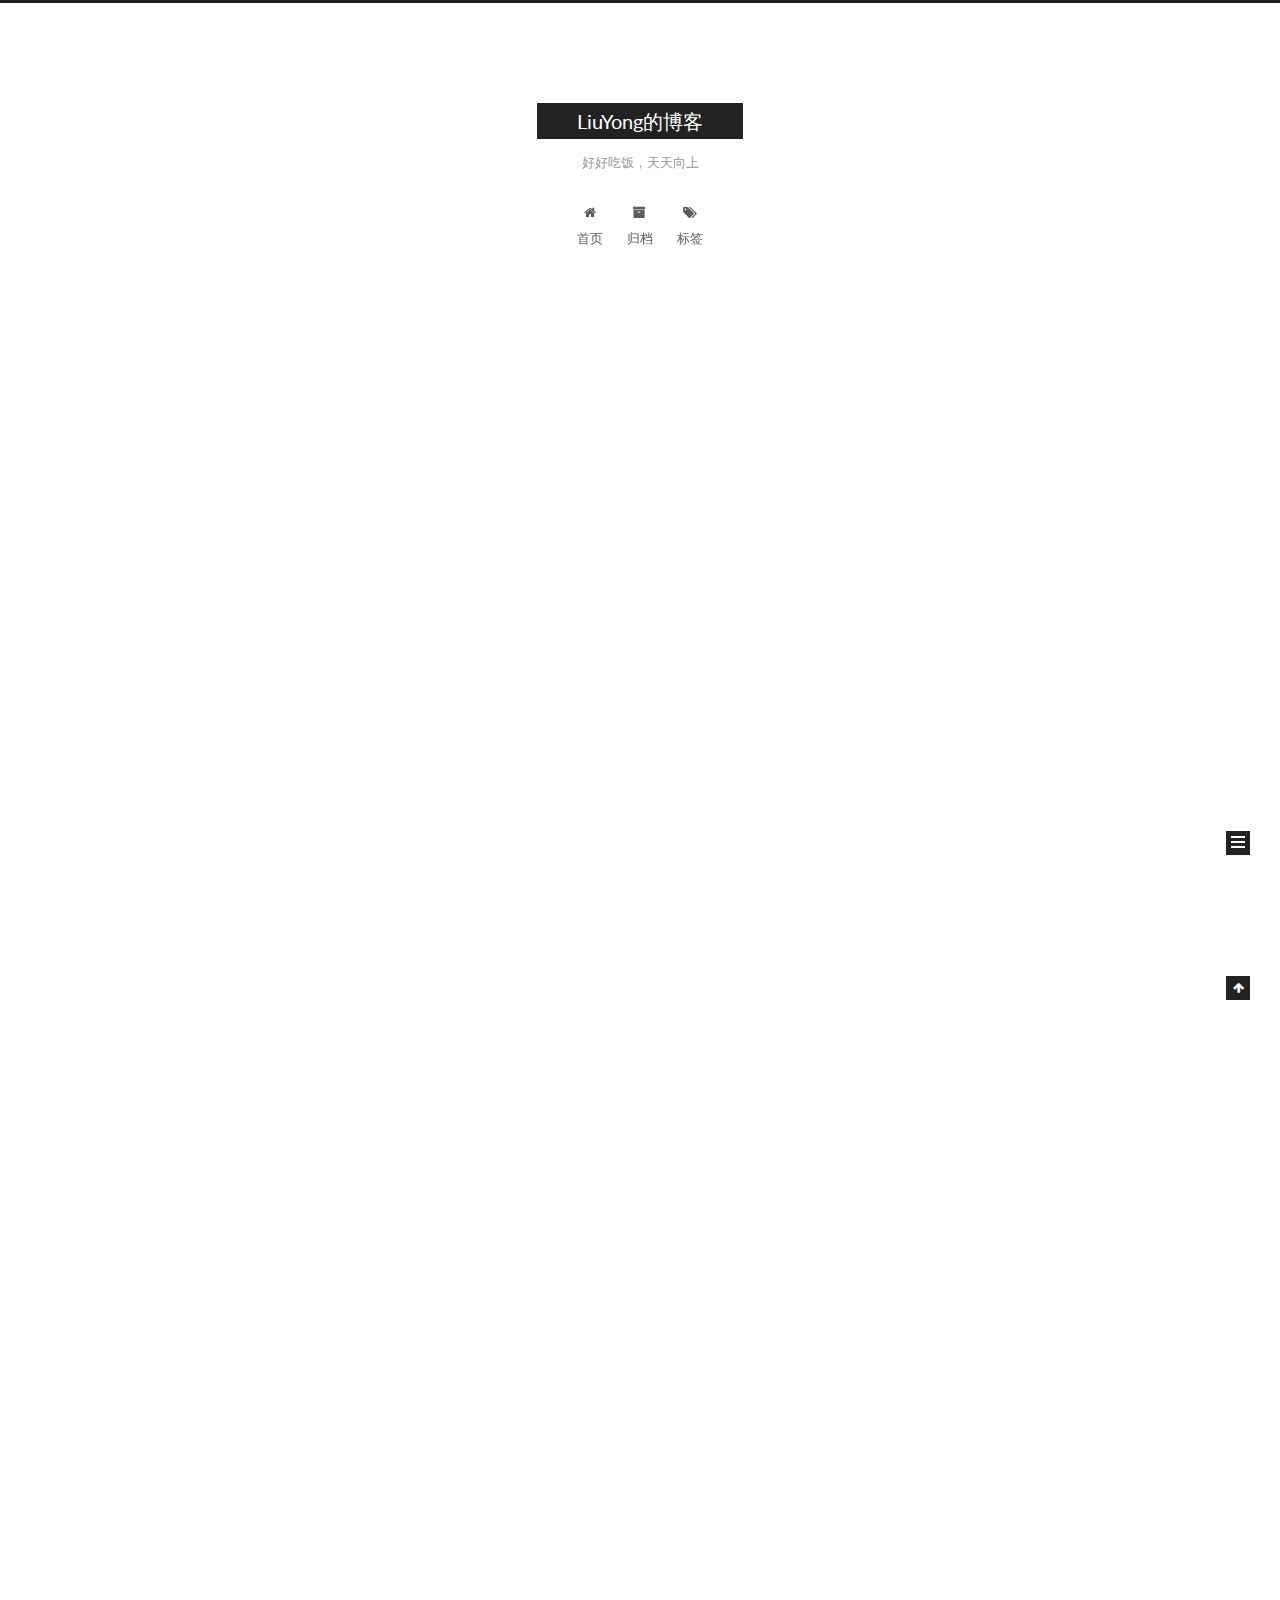
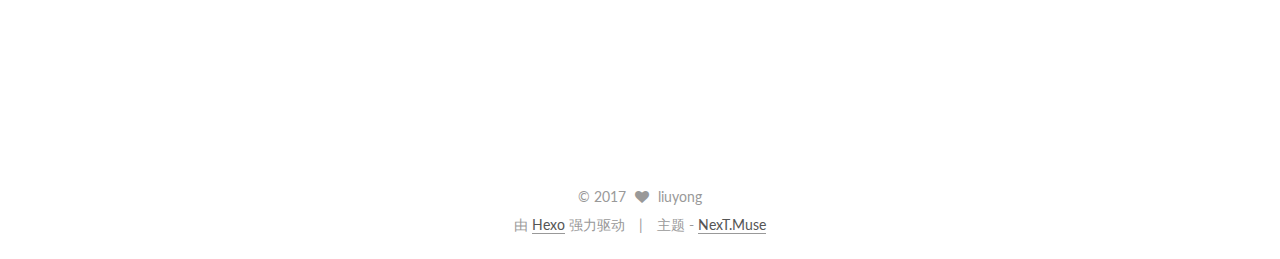
==== commit 984a27e8: "Site updated: 2017-04-04 15:35:42" ====
--- a/index.html
+++ b/index.html
@@ -1,14 +1,93 @@
-<!DOCTYPE html>
-<html>
+<!doctype html>
+
+
+
+  
+
+
+<html class="theme-next muse use-motion" lang="zh-Hans">
 <head>
-  <meta charset="utf-8">
-  
-  <meta name="renderer" content="webkit">
-  <meta http-equiv="X-UA-Compatible" content="IE=edge" >
-  <link rel="dns-prefetch" href="https://ly6287163.github.io">
-  <title>LiuYong的博客</title>
-  <meta name="viewport" content="width=device-width, initial-scale=1, maximum-scale=1">
-  <meta name="description" content="记录生活点点滴滴">
+  <meta charset="UTF-8"/>
+<meta http-equiv="X-UA-Compatible" content="IE=edge" />
+<meta name="viewport" content="width=device-width, initial-scale=1, maximum-scale=1"/>
+
+
+
+<meta http-equiv="Cache-Control" content="no-transform" />
+<meta http-equiv="Cache-Control" content="no-siteapp" />
+
+
+
+
+
+
+
+
+
+
+
+
+
+
+
+  
+  
+  <link href="/lib/fancybox/source/jquery.fancybox.css?v=2.1.5" rel="stylesheet" type="text/css" />
+
+
+
+
+  
+  
+  
+  
+
+  
+    
+    
+  
+
+  
+
+  
+
+  
+
+  
+
+  
+    
+    
+    <link href="//fonts.googleapis.com/css?family=Lato:300,300italic,400,400italic,700,700italic&subset=latin,latin-ext" rel="stylesheet" type="text/css">
+  
+
+
+
+
+
+
+<link href="/lib/font-awesome/css/font-awesome.min.css?v=4.6.2" rel="stylesheet" type="text/css" />
+
+<link href="/css/main.css?v=5.1.0" rel="stylesheet" type="text/css" />
+
+
+  <meta name="keywords" content="Hexo, NexT" />
+
+
+
+
+
+
+
+
+  <link rel="shortcut icon" type="image/x-icon" href="/favicon.ico?v=5.1.0" />
+
+
+
+
+
+
+<meta name="description" content="记录生活点点滴滴">
 <meta property="og:type" content="website">
 <meta property="og:title" content="LiuYong的博客">
 <meta property="og:url" content="https://ly6287163.github.io/index.html">
@@ -17,243 +96,385 @@
 <meta name="twitter:card" content="summary">
 <meta name="twitter:title" content="LiuYong的博客">
 <meta name="twitter:description" content="记录生活点点滴滴">
-  
-    <link rel="alternative" href="/atom.xml" title="LiuYong的博客" type="application/atom+xml">
-  
-  
-    <link rel="icon" href="/favicon.png">
-  
-  <link rel="stylesheet" type="text/css" href="/./main.234bc0.css">
-  <style type="text/css">
-  
-    #container.show {
-      background: linear-gradient(200deg,#a0cfe4,#e8c37e);
+
+
+
+<script type="text/javascript" id="hexo.configurations">
+  var NexT = window.NexT || {};
+  var CONFIG = {
+    root: '/',
+    scheme: 'Muse',
+    sidebar: {"position":"left","display":"post","offset":12,"offset_float":0,"b2t":false,"scrollpercent":false},
+    fancybox: true,
+    motion: true,
+    duoshuo: {
+      userId: '0',
+      author: '博主'
+    },
+    algolia: {
+      applicationID: '',
+      apiKey: '',
+      indexName: '',
+      hits: {"per_page":10},
+      labels: {"input_placeholder":"Search for Posts","hits_empty":"We didn't find any results for the search: ${query}","hits_stats":"${hits} results found in ${time} ms"}
     }
-  </style>
-  
-
-  
-
+  };
+</script>
+
+
+
+  <link rel="canonical" href="https://ly6287163.github.io/"/>
+
+
+
+
+
+  <title> LiuYong的博客 </title>
 </head>
 
-<body>
-  <div id="container" q-class="show:isCtnShow">
-    <canvas id="anm-canvas" class="anm-canvas"></canvas>
-    <div class="left-col" q-class="show:isShow">
-      
-<div class="overlay" style="background: #4d4d4d"></div>
-<div class="intrude-less">
-	<header id="header" class="inner">
-		<a href="/" class="profilepic">
-			<img src="null" class="js-avatar">
-		</a>
-		<hgroup>
-		  <h1 class="header-author"><a href="/">liuyong</a></h1>
-		</hgroup>
-		
-		<p class="header-subtitle">好好吃饭，天天向上</p>
-		
-
-		<nav class="header-menu">
-			<ul>
-			
-				<li><a href="/">主页</a></li>
-	        
-				<li><a href="/tags/随笔/">随笔</a></li>
-	        
-			</ul>
-		</nav>
-		<nav class="header-smart-menu">
-    		
-    			
-    			<a q-on="click: openSlider(e, 'innerArchive')" href="javascript:void(0)">所有文章</a>
-    			
-            
-    			
-    			<a q-on="click: openSlider(e, 'friends')" href="javascript:void(0)">友链</a>
-    			
-            
-    			
-    			<a q-on="click: openSlider(e, 'aboutme')" href="javascript:void(0)">关于我</a>
-    			
-            
-		</nav>
-		<nav class="header-nav">
-			<div class="social">
-				
-					<a class="github" target="_blank" href="#" title="github"><i class="icon-github"></i></a>
-		        
-					<a class="weibo" target="_blank" href="#" title="weibo"><i class="icon-weibo"></i></a>
-		        
-					<a class="rss" target="_blank" href="#" title="rss"><i class="icon-rss"></i></a>
-		        
-					<a class="zhihu" target="_blank" href="#" title="zhihu"><i class="icon-zhihu"></i></a>
-		        
-			</div>
-		</nav>
-	</header>		
+<body itemscope itemtype="http://schema.org/WebPage" lang="zh-Hans">
+
+  
+
+
+
+
+
+
+
+
+
+
+
+
+
+
+  
+  
+    
+  
+
+  <div class="container sidebar-position-left 
+   page-home 
+ ">
+    <div class="headband"></div>
+
+    <header id="header" class="header" itemscope itemtype="http://schema.org/WPHeader">
+      <div class="header-inner"><div class="site-brand-wrapper">
+  <div class="site-meta ">
+    
+
+    <div class="custom-logo-site-title">
+      <a href="/"  class="brand" rel="start">
+        <span class="logo-line-before"><i></i></span>
+        <span class="site-title">LiuYong的博客</span>
+        <span class="logo-line-after"><i></i></span>
+      </a>
+    </div>
+      
+        <p class="site-subtitle">好好吃饭，天天向上</p>
+      
+  </div>
+
+  <div class="site-nav-toggle">
+    <button>
+      <span class="btn-bar"></span>
+      <span class="btn-bar"></span>
+      <span class="btn-bar"></span>
+    </button>
+  </div>
 </div>
 
-    </div>
-    <div class="mid-col" q-class="show:isShow,hide:isShow|isFalse">
-      
-<nav id="mobile-nav">
-  	<div class="overlay js-overlay" style="background: #4d4d4d"></div>
-	<div class="btnctn js-mobile-btnctn">
-  		<div class="slider-trigger list" q-on="click: openSlider(e)"><i class="icon icon-sort"></i></div>
-	</div>
-	<div class="intrude-less">
-		<header id="header" class="inner">
-			<div class="profilepic">
-				<img src="null" class="js-avatar">
-			</div>
-			<hgroup>
-			  <h1 class="header-author js-header-author">liuyong</h1>
-			</hgroup>
-			
-			<p class="header-subtitle"><i class="icon icon-quo-left"></i>好好吃饭，天天向上<i class="icon icon-quo-right"></i></p>
-			
-			
-			
-				
-			
-				
-			
-			
-			
-			<nav class="header-nav">
-				<div class="social">
-					
-						<a class="github" target="_blank" href="#" title="github"><i class="icon-github"></i></a>
-			        
-						<a class="weibo" target="_blank" href="#" title="weibo"><i class="icon-weibo"></i></a>
-			        
-						<a class="rss" target="_blank" href="#" title="rss"><i class="icon-rss"></i></a>
-			        
-						<a class="zhihu" target="_blank" href="#" title="zhihu"><i class="icon-zhihu"></i></a>
-			        
-				</div>
-			</nav>
-
-			<nav class="header-menu js-header-menu">
-				<ul style="width: 50%">
-				
-				
-					<li style="width: 50%"><a href="/">主页</a></li>
-		        
-					<li style="width: 50%"><a href="/tags/随笔/">随笔</a></li>
-		        
-				</ul>
-			</nav>
-		</header>				
-	</div>
-	<div class="mobile-mask" style="display:none" q-show="isShow"></div>
+<nav class="site-nav">
+  
+
+  
+    <ul id="menu" class="menu">
+      
+        
+        <li class="menu-item menu-item-home">
+          <a href="/" rel="section">
+            
+              <i class="menu-item-icon fa fa-fw fa-home"></i> <br />
+            
+            首页
+          </a>
+        </li>
+      
+        
+        <li class="menu-item menu-item-archives">
+          <a href="/archives" rel="section">
+            
+              <i class="menu-item-icon fa fa-fw fa-archive"></i> <br />
+            
+            归档
+          </a>
+        </li>
+      
+        
+        <li class="menu-item menu-item-tags">
+          <a href="/tags" rel="section">
+            
+              <i class="menu-item-icon fa fa-fw fa-tags"></i> <br />
+            
+            标签
+          </a>
+        </li>
+      
+
+      
+    </ul>
+  
+
+  
 </nav>
 
-      <div id="wrapper" class="body-wrap">
-        <div class="menu-l">
-          <div class="canvas-wrap">
-            <canvas data-colors="#eaeaea" data-sectionHeight="100" data-contentId="js-content" id="myCanvas1" class="anm-canvas"></canvas>
+
+
+ </div>
+    </header>
+
+    <main id="main" class="main">
+      <div class="main-inner">
+        <div class="content-wrap">
+          <div id="content" class="content">
+            
+  <section id="posts" class="posts-expand">
+    
+      
+
+  
+
+  
+  
+  
+
+  <article class="post post-type-normal " itemscope itemtype="http://schema.org/Article">
+    <link itemprop="mainEntityOfPage" href="https://ly6287163.github.io/2017/04/02/hello/">
+
+    <span hidden itemprop="author" itemscope itemtype="http://schema.org/Person">
+      <meta itemprop="name" content="liuyong">
+      <meta itemprop="description" content="">
+      <meta itemprop="image" content="/images/avatar.gif">
+    </span>
+
+    <span hidden itemprop="publisher" itemscope itemtype="http://schema.org/Organization">
+      <meta itemprop="name" content="LiuYong的博客">
+    </span>
+
+    
+      <header class="post-header">
+
+        
+        
+          <h1 class="post-title" itemprop="name headline">
+            
+            
+              
+                
+                <a class="post-title-link" href="/2017/04/02/hello/" itemprop="url">
+                  hello
+                </a>
+              
+            
+          </h1>
+        
+
+        <div class="post-meta">
+          <span class="post-time">
+            
+              <span class="post-meta-item-icon">
+                <i class="fa fa-calendar-o"></i>
+              </span>
+              
+                <span class="post-meta-item-text">发表于</span>
+              
+              <time title="创建于" itemprop="dateCreated datePublished" datetime="2017-04-02T12:27:32+08:00">
+                2017-04-02
+              </time>
+            
+
+            
+
+            
+          </span>
+
+          
+            <span class="post-category" >
+            
+              <span class="post-meta-divider">|</span>
+            
+              <span class="post-meta-item-icon">
+                <i class="fa fa-folder-o"></i>
+              </span>
+              
+                <span class="post-meta-item-text">分类于</span>
+              
+              
+                <span itemprop="about" itemscope itemtype="http://schema.org/Thing">
+                  <a href="/categories/日志-二级目录/" itemprop="url" rel="index">
+                    <span itemprop="name">-日志 -二级目录</span>
+                  </a>
+                </span>
+
+                
+                
+              
+            </span>
+          
+
+          
+            
+          
+
+          
+          
+
+          
+
+          
+
+          
+
+        </div>
+      </header>
+    
+
+
+    <div class="post-body" itemprop="articleBody">
+
+      
+      
+
+      
+        
+          <p>摘要：<br>
+          <!--noindex-->
+          <div class="post-button text-center">
+            <a class="btn" href="/2017/04/02/hello/#more" rel="contents">
+              阅读全文 &raquo;
+            </a>
           </div>
-          <div id="js-content" class="content-ll">
-            
-  
-    <article id="post-hello" class="article article-type-post  article-index" itemscope itemprop="blogPost">
-  <div class="article-inner">
-    
-      <header class="article-header">
-        
-  
-    <h1 itemprop="name">
-      <a class="article-title" href="/2017/04/02/hello/">hello</a>
-    </h1>
-  
-
-        
-        <a href="/2017/04/02/hello/" class="archive-article-date">
-  	<time datetime="2017-04-02T04:27:32.000Z" itemprop="datePublished"><i class="icon-calendar icon"></i>2017-04-02</time>
-</a>
-        
+          <!--/noindex-->
+        
+      
+    </div>
+
+    <div>
+      
+    </div>
+
+    <div>
+      
+    </div>
+
+    <div>
+      
+    </div>
+
+    <footer class="post-footer">
+      
+
+      
+
+      
+
+      
+      
+        <div class="post-eof"></div>
+      
+    </footer>
+  </article>
+
+
+    
+      
+
+  
+
+  
+  
+  
+
+  <article class="post post-type-normal " itemscope itemtype="http://schema.org/Article">
+    <link itemprop="mainEntityOfPage" href="https://ly6287163.github.io/2017/04/02/hello-world/">
+
+    <span hidden itemprop="author" itemscope itemtype="http://schema.org/Person">
+      <meta itemprop="name" content="liuyong">
+      <meta itemprop="description" content="">
+      <meta itemprop="image" content="/images/avatar.gif">
+    </span>
+
+    <span hidden itemprop="publisher" itemscope itemtype="http://schema.org/Organization">
+      <meta itemprop="name" content="LiuYong的博客">
+    </span>
+
+    
+      <header class="post-header">
+
+        
+        
+          <h1 class="post-title" itemprop="name headline">
+            
+            
+              
+                
+                <a class="post-title-link" href="/2017/04/02/hello-world/" itemprop="url">
+                  Hello World
+                </a>
+              
+            
+          </h1>
+        
+
+        <div class="post-meta">
+          <span class="post-time">
+            
+              <span class="post-meta-item-icon">
+                <i class="fa fa-calendar-o"></i>
+              </span>
+              
+                <span class="post-meta-item-text">发表于</span>
+              
+              <time title="创建于" itemprop="dateCreated datePublished" datetime="2017-04-02T12:16:39+08:00">
+                2017-04-02
+              </time>
+            
+
+            
+
+            
+          </span>
+
+          
+
+          
+            
+          
+
+          
+          
+
+          
+
+          
+
+          
+
+        </div>
       </header>
     
-    <div class="article-entry" itemprop="articleBody">
-      
-        <p>摘要：<br>
-        
-          <a class="article-more-a" href="/2017/04/02/hello/#more">more >></a>
-        
-      
-
-      
-    </div>
-    <div class="article-info article-info-index">
-      
-      
-	<div class="article-tag tagcloud">
-		<i class="icon-price-tags icon"></i>
-		<ul class="article-tag-list">
-			 
-        		<li class="article-tag-list-item">
-        			<a href="javascript:void(0)" class="js-tag article-tag-list-link color2">-hello</a>
-        		</li>
-      		
-		</ul>
-	</div>
-
-      
-	<div class="article-category tagcloud">
-		<i class="icon-book icon"></i>
-		<ul class="article-tag-list">
-			 
-        		<li class="article-tag-list-item">
-        			<a href="/categories/-日志-二级目录/" class="article-tag-list-link color5">-日志 -二级目录</a>
-        		</li>
-      		
-		</ul>
-	</div>
-
-
-      
-        <p class="article-more-link">
-          <a class="article-more-a" href="/2017/04/02/hello/">展开全文 >></a>
-        </p>
-      
-
-      
-      <div class="clearfix"></div>
-    </div>
-  </div>
-</article>
-
-
-
-
-
-
-
-
-  
-    <article id="post-hello-world" class="article article-type-post  article-index" itemscope itemprop="blogPost">
-  <div class="article-inner">
-    
-      <header class="article-header">
-        
-  
-    <h1 itemprop="name">
-      <a class="article-title" href="/2017/04/02/hello-world/">Hello World</a>
-    </h1>
-  
-
-        
-        <a href="/2017/04/02/hello-world/" class="archive-article-date">
-  	<time datetime="2017-04-02T04:16:39.944Z" itemprop="datePublished"><i class="icon-calendar icon"></i>2017-04-02</time>
-</a>
-        
-      </header>
-    
-    <div class="article-entry" itemprop="articleBody">
-      
-        <p>Welcome to <a href="https://hexo.io/" target="_blank" rel="external">Hexo</a>! This is your very first post. Check <a href="https://hexo.io/docs/" target="_blank" rel="external">documentation</a> for more info. If you get any problems when using Hexo, you can find the answer in <a href="https://hexo.io/docs/troubleshooting.html" target="_blank" rel="external">troubleshooting</a> or you can ask me on <a href="https://github.com/hexojs/hexo/issues" target="_blank" rel="external">GitHub</a>.</p>
+
+
+    <div class="post-body" itemprop="articleBody">
+
+      
+      
+
+      
+        
+          
+            <p>Welcome to <a href="https://hexo.io/" target="_blank" rel="external">Hexo</a>! This is your very first post. Check <a href="https://hexo.io/docs/" target="_blank" rel="external">documentation</a> for more info. If you get any problems when using Hexo, you can find the answer in <a href="https://hexo.io/docs/troubleshooting.html" target="_blank" rel="external">troubleshooting</a> or you can ask me on <a href="https://github.com/hexojs/hexo/issues" target="_blank" rel="external">GitHub</a>.</p>
 <h2 id="Quick-Start"><a href="#Quick-Start" class="headerlink" title="Quick Start"></a>Quick Start</h2><h3 id="Create-a-new-post"><a href="#Create-a-new-post" class="headerlink" title="Create a new post"></a>Create a new post</h3><figure class="highlight bash"><table><tr><td class="gutter"><pre><div class="line">1</div></pre></td><td class="code"><pre><div class="line">$ hexo new <span class="string">"My New Post"</span></div></pre></td></tr></table></figure>
 <p>More info: <a href="https://hexo.io/docs/writing.html" target="_blank" rel="external">Writing</a></p>
 <h3 id="Run-server"><a href="#Run-server" class="headerlink" title="Run server"></a>Run server</h3><figure class="highlight bash"><table><tr><td class="gutter"><pre><div class="line">1</div></pre></td><td class="code"><pre><div class="line">$ hexo server</div></pre></td></tr></table></figure>
@@ -263,280 +484,292 @@
 <h3 id="Deploy-to-remote-sites"><a href="#Deploy-to-remote-sites" class="headerlink" title="Deploy to remote sites"></a>Deploy to remote sites</h3><figure class="highlight bash"><table><tr><td class="gutter"><pre><div class="line">1</div></pre></td><td class="code"><pre><div class="line">$ hexo deploy</div></pre></td></tr></table></figure>
 <p>More info: <a href="https://hexo.io/docs/deployment.html" target="_blank" rel="external">Deployment</a></p>
 
-      
-
-      
-    </div>
-    <div class="article-info article-info-index">
-      
-      
-      
-
-      
-        <p class="article-more-link">
-          <a class="article-more-a" href="/2017/04/02/hello-world/">展开全文 >></a>
-        </p>
-      
-
-      
-      <div class="clearfix"></div>
+          
+        
+      
+    </div>
+
+    <div>
+      
+    </div>
+
+    <div>
+      
+    </div>
+
+    <div>
+      
+    </div>
+
+    <footer class="post-footer">
+      
+
+      
+
+      
+
+      
+      
+        <div class="post-eof"></div>
+      
+    </footer>
+  </article>
+
+
+    
+  </section>
+
+  
+
+
+          </div>
+          
+
+
+          
+
+        </div>
+        
+          
+  
+  <div class="sidebar-toggle">
+    <div class="sidebar-toggle-line-wrap">
+      <span class="sidebar-toggle-line sidebar-toggle-line-first"></span>
+      <span class="sidebar-toggle-line sidebar-toggle-line-middle"></span>
+      <span class="sidebar-toggle-line sidebar-toggle-line-last"></span>
     </div>
   </div>
-</article>
-
-
-
-
-
-
-
-
-  
-  
-
-
-          </div>
+
+  <aside id="sidebar" class="sidebar">
+    <div class="sidebar-inner">
+
+      
+
+      
+
+      <section class="site-overview sidebar-panel sidebar-panel-active">
+        <div class="site-author motion-element" itemprop="author" itemscope itemtype="http://schema.org/Person">
+          <img class="site-author-image" itemprop="image"
+               src="/images/avatar.gif"
+               alt="liuyong" />
+          <p class="site-author-name" itemprop="name">liuyong</p>
+           
+              <p class="site-description motion-element" itemprop="description">记录生活点点滴滴</p>
+          
         </div>
+        <nav class="site-state motion-element">
+
+          
+            <div class="site-state-item site-state-posts">
+              <a href="/archives">
+                <span class="site-state-item-count">2</span>
+                <span class="site-state-item-name">日志</span>
+              </a>
+            </div>
+          
+
+          
+            
+            
+            <div class="site-state-item site-state-categories">
+              
+                <span class="site-state-item-count">1</span>
+                <span class="site-state-item-name">分类</span>
+              
+            </div>
+          
+
+          
+            
+            
+            <div class="site-state-item site-state-tags">
+              
+                <span class="site-state-item-count">1</span>
+                <span class="site-state-item-name">标签</span>
+              
+            </div>
+          
+
+        </nav>
+
+        
+
+        <div class="links-of-author motion-element">
+          
+        </div>
+
+        
+        
+
+        
+        
+
+        
+
+
+      </section>
+
+      
+
+      
+
+    </div>
+  </aside>
+
+
+        
       </div>
-      <footer id="footer">
-  <div class="outer">
-    <div id="footer-info">
-    	<div class="footer-left">
-    		&copy; 2017 liuyong
-    	</div>
-      	<div class="footer-right">
-      		<a href="http://hexo.io/" target="_blank">Hexo</a>  Theme <a href="https://github.com/litten/hexo-theme-yilia" target="_blank">Yilia</a> by Litten
-      	</div>
-    </div>
+    </main>
+
+    <footer id="footer" class="footer">
+      <div class="footer-inner">
+        <div class="copyright" >
+  
+  &copy; 
+  <span itemprop="copyrightYear">2017</span>
+  <span class="with-love">
+    <i class="fa fa-heart"></i>
+  </span>
+  <span class="author" itemprop="copyrightHolder">liuyong</span>
+</div>
+
+
+<div class="powered-by">
+  由 <a class="theme-link" href="https://hexo.io">Hexo</a> 强力驱动
+</div>
+
+<div class="theme-info">
+  主题 -
+  <a class="theme-link" href="https://github.com/iissnan/hexo-theme-next">
+    NexT.Muse
+  </a>
+</div>
+
+
+        
+
+        
+      </div>
+    </footer>
+
+    
+      <div class="back-to-top">
+        <i class="fa fa-arrow-up"></i>
+        
+      </div>
+    
+
   </div>
-</footer>
-    </div>
-    <script>
-	var yiliaConfig = {
-		mathjax: false,
-		isHome: true,
-		isPost: false,
-		isArchive: false,
-		isTag: false,
-		isCategory: false,
-		open_in_new: false,
-		root: "/",
-		innerArchive: true,
-		showTags: false
-	}
+
+  
+
+<script type="text/javascript">
+  if (Object.prototype.toString.call(window.Promise) !== '[object Function]') {
+    window.Promise = null;
+  }
 </script>
 
-<script>!function(t){function n(r){if(e[r])return e[r].exports;var o=e[r]={exports:{},id:r,loaded:!1};return t[r].call(o.exports,o,o.exports,n),o.loaded=!0,o.exports}var e={};return n.m=t,n.c=e,n.p="./",n(0)}([function(t,n,e){"use strict";function r(t){return t&&t.__esModule?t:{default:t}}function o(t,n){var e=/\/|index.html/g;return t.replace(e,"")===n.replace(e,"")}function i(){for(var t=document.querySelectorAll(".js-header-menu li a"),n=window.location.pathname,e=0,r=t.length;e<r;e++){var i=t[e];o(n,i.getAttribute("href"))&&(0,d.default)(i,"active")}}function u(t){for(var n=t.offsetLeft,e=t.offsetParent;null!==e;)n+=e.offsetLeft,e=e.offsetParent;return n}function f(t){for(var n=t.offsetTop,e=t.offsetParent;null!==e;)n+=e.offsetTop,e=e.offsetParent;return n}function c(t,n,e,r,o){var i=u(t),c=f(t)-n;if(c-e<=o){var a=t.$newDom;a||(a=t.cloneNode(!0),(0,h.default)(t,a),t.$newDom=a,a.style.position="fixed",a.style.top=(e||c)+"px",a.style.left=i+"px",a.style.zIndex=r||2,a.style.width="100%",a.style.color="#fff"),a.style.visibility="visible",t.style.visibility="hidden"}else{t.style.visibility="visible";var s=t.$newDom;s&&(s.style.visibility="hidden")}}function a(){var t=document.querySelector(".js-overlay"),n=document.querySelector(".js-header-menu");c(t,document.body.scrollTop,-63,2,0),c(n,document.body.scrollTop,1,3,0)}function s(){document.querySelector("#container").addEventListener("scroll",function(t){a()}),window.addEventListener("scroll",function(t){a()}),a()}function l(){x.default.versions.mobile&&window.screen.width<800&&(i(),s())}var p=e(71),d=r(p),v=e(72),y=(r(v),e(84)),h=r(y),b=e(69),x=r(b),m=e(75),g=r(m),w=e(70);l(),(0,w.addLoadEvent)(function(){g.default.init()}),t.exports={}},function(t,n){var e=t.exports="undefined"!=typeof window&&window.Math==Math?window:"undefined"!=typeof self&&self.Math==Math?self:Function("return this")();"number"==typeof __g&&(__g=e)},function(t,n){var e={}.hasOwnProperty;t.exports=function(t,n){return e.call(t,n)}},function(t,n,e){var r=e(49),o=e(15);t.exports=function(t){return r(o(t))}},function(t,n,e){t.exports=!e(8)(function(){return 7!=Object.defineProperty({},"a",{get:function(){return 7}}).a})},function(t,n,e){var r=e(6),o=e(12);t.exports=e(4)?function(t,n,e){return r.f(t,n,o(1,e))}:function(t,n,e){return t[n]=e,t}},function(t,n,e){var r=e(10),o=e(30),i=e(24),u=Object.defineProperty;n.f=e(4)?Object.defineProperty:function(t,n,e){if(r(t),n=i(n,!0),r(e),o)try{return u(t,n,e)}catch(t){}if("get"in e||"set"in e)throw TypeError("Accessors not supported!");return"value"in e&&(t[n]=e.value),t}},function(t,n,e){var r=e(22)("wks"),o=e(13),i=e(1).Symbol,u="function"==typeof i,f=t.exports=function(t){return r[t]||(r[t]=u&&i[t]||(u?i:o)("Symbol."+t))};f.store=r},function(t,n){t.exports=function(t){try{return!!t()}catch(t){return!0}}},function(t,n,e){var r=e(35),o=e(16);t.exports=Object.keys||function(t){return r(t,o)}},function(t,n,e){var r=e(11);t.exports=function(t){if(!r(t))throw TypeError(t+" is not an object!");return t}},function(t,n){t.exports=function(t){return"object"==typeof t?null!==t:"function"==typeof t}},function(t,n){t.exports=function(t,n){return{enumerable:!(1&t),configurable:!(2&t),writable:!(4&t),value:n}}},function(t,n){var e=0,r=Math.random();t.exports=function(t){return"Symbol(".concat(void 0===t?"":t,")_",(++e+r).toString(36))}},function(t,n){var e=t.exports={version:"2.4.0"};"number"==typeof __e&&(__e=e)},function(t,n){t.exports=function(t){if(void 0==t)throw TypeError("Can't call method on  "+t);return t}},function(t,n){t.exports="constructor,hasOwnProperty,isPrototypeOf,propertyIsEnumerable,toLocaleString,toString,valueOf".split(",")},function(t,n){t.exports={}},function(t,n){t.exports=!0},function(t,n){n.f={}.propertyIsEnumerable},function(t,n,e){var r=e(6).f,o=e(2),i=e(7)("toStringTag");t.exports=function(t,n,e){t&&!o(t=e?t:t.prototype,i)&&r(t,i,{configurable:!0,value:n})}},function(t,n,e){var r=e(22)("keys"),o=e(13);t.exports=function(t){return r[t]||(r[t]=o(t))}},function(t,n,e){var r=e(1),o="__core-js_shared__",i=r[o]||(r[o]={});t.exports=function(t){return i[t]||(i[t]={})}},function(t,n){var e=Math.ceil,r=Math.floor;t.exports=function(t){return isNaN(t=+t)?0:(t>0?r:e)(t)}},function(t,n,e){var r=e(11);t.exports=function(t,n){if(!r(t))return t;var e,o;if(n&&"function"==typeof(e=t.toString)&&!r(o=e.call(t)))return o;if("function"==typeof(e=t.valueOf)&&!r(o=e.call(t)))return o;if(!n&&"function"==typeof(e=t.toString)&&!r(o=e.call(t)))return o;throw TypeError("Can't convert object to primitive value")}},function(t,n,e){var r=e(1),o=e(14),i=e(18),u=e(26),f=e(6).f;t.exports=function(t){var n=o.Symbol||(o.Symbol=i?{}:r.Symbol||{});"_"==t.charAt(0)||t in n||f(n,t,{value:u.f(t)})}},function(t,n,e){n.f=e(7)},function(t,n,e){var r=e(1),o=e(14),i=e(46),u=e(5),f="prototype",c=function(t,n,e){var a,s,l,p=t&c.F,d=t&c.G,v=t&c.S,y=t&c.P,h=t&c.B,b=t&c.W,x=d?o:o[n]||(o[n]={}),m=x[f],g=d?r:v?r[n]:(r[n]||{})[f];d&&(e=n);for(a in e)s=!p&&g&&void 0!==g[a],s&&a in x||(l=s?g[a]:e[a],x[a]=d&&"function"!=typeof g[a]?e[a]:h&&s?i(l,r):b&&g[a]==l?function(t){var n=function(n,e,r){if(this instanceof t){switch(arguments.length){case 0:return new t;case 1:return new t(n);case 2:return new t(n,e)}return new t(n,e,r)}return t.apply(this,arguments)};return n[f]=t[f],n}(l):y&&"function"==typeof l?i(Function.call,l):l,y&&((x.virtual||(x.virtual={}))[a]=l,t&c.R&&m&&!m[a]&&u(m,a,l)))};c.F=1,c.G=2,c.S=4,c.P=8,c.B=16,c.W=32,c.U=64,c.R=128,t.exports=c},function(t,n){var e={}.toString;t.exports=function(t){return e.call(t).slice(8,-1)}},function(t,n,e){var r=e(11),o=e(1).document,i=r(o)&&r(o.createElement);t.exports=function(t){return i?o.createElement(t):{}}},function(t,n,e){t.exports=!e(4)&&!e(8)(function(){return 7!=Object.defineProperty(e(29)("div"),"a",{get:function(){return 7}}).a})},function(t,n,e){"use strict";var r=e(18),o=e(27),i=e(36),u=e(5),f=e(2),c=e(17),a=e(51),s=e(20),l=e(58),p=e(7)("iterator"),d=!([].keys&&"next"in[].keys()),v="@@iterator",y="keys",h="values",b=function(){return this};t.exports=function(t,n,e,x,m,g,w){a(e,n,x);var O,S,_,j=function(t){if(!d&&t in A)return A[t];switch(t){case y:return function(){return new e(this,t)};case h:return function(){return new e(this,t)}}return function(){return new e(this,t)}},P=n+" Iterator",E=m==h,M=!1,A=t.prototype,T=A[p]||A[v]||m&&A[m],L=T||j(m),N=m?E?j("entries"):L:void 0,C="Array"==n?A.entries||T:T;if(C&&(_=l(C.call(new t)),_!==Object.prototype&&(s(_,P,!0),r||f(_,p)||u(_,p,b))),E&&T&&T.name!==h&&(M=!0,L=function(){return T.call(this)}),r&&!w||!d&&!M&&A[p]||u(A,p,L),c[n]=L,c[P]=b,m)if(O={values:E?L:j(h),keys:g?L:j(y),entries:N},w)for(S in O)S in A||i(A,S,O[S]);else o(o.P+o.F*(d||M),n,O);return O}},function(t,n,e){var r=e(10),o=e(55),i=e(16),u=e(21)("IE_PROTO"),f=function(){},c="prototype",a=function(){var t,n=e(29)("iframe"),r=i.length,o="<",u=">";for(n.style.display="none",e(48).appendChild(n),n.src="javascript:",t=n.contentWindow.document,t.open(),t.write(o+"script"+u+"document.F=Object"+o+"/script"+u),t.close(),a=t.F;r--;)delete a[c][i[r]];return a()};t.exports=Object.create||function(t,n){var e;return null!==t?(f[c]=r(t),e=new f,f[c]=null,e[u]=t):e=a(),void 0===n?e:o(e,n)}},function(t,n,e){var r=e(35),o=e(16).concat("length","prototype");n.f=Object.getOwnPropertyNames||function(t){return r(t,o)}},function(t,n){n.f=Object.getOwnPropertySymbols},function(t,n,e){var r=e(2),o=e(3),i=e(45)(!1),u=e(21)("IE_PROTO");t.exports=function(t,n){var e,f=o(t),c=0,a=[];for(e in f)e!=u&&r(f,e)&&a.push(e);for(;n.length>c;)r(f,e=n[c++])&&(~i(a,e)||a.push(e));return a}},function(t,n,e){t.exports=e(5)},function(t,n,e){var r=e(15);t.exports=function(t){return Object(r(t))}},function(t,n,e){t.exports={default:e(41),__esModule:!0}},function(t,n,e){t.exports={default:e(42),__esModule:!0}},function(t,n,e){"use strict";function r(t){return t&&t.__esModule?t:{default:t}}n.__esModule=!0;var o=e(39),i=r(o),u=e(38),f=r(u),c="function"==typeof f.default&&"symbol"==typeof i.default?function(t){return typeof t}:function(t){return t&&"function"==typeof f.default&&t.constructor===f.default&&t!==f.default.prototype?"symbol":typeof t};n.default="function"==typeof f.default&&"symbol"===c(i.default)?function(t){return"undefined"==typeof t?"undefined":c(t)}:function(t){return t&&"function"==typeof f.default&&t.constructor===f.default&&t!==f.default.prototype?"symbol":"undefined"==typeof t?"undefined":c(t)}},function(t,n,e){e(65),e(63),e(66),e(67),t.exports=e(14).Symbol},function(t,n,e){e(64),e(68),t.exports=e(26).f("iterator")},function(t,n){t.exports=function(t){if("function"!=typeof t)throw TypeError(t+" is not a function!");return t}},function(t,n){t.exports=function(){}},function(t,n,e){var r=e(3),o=e(61),i=e(60);t.exports=function(t){return function(n,e,u){var f,c=r(n),a=o(c.length),s=i(u,a);if(t&&e!=e){for(;a>s;)if(f=c[s++],f!=f)return!0}else for(;a>s;s++)if((t||s in c)&&c[s]===e)return t||s||0;return!t&&-1}}},function(t,n,e){var r=e(43);t.exports=function(t,n,e){if(r(t),void 0===n)return t;switch(e){case 1:return function(e){return t.call(n,e)};case 2:return function(e,r){return t.call(n,e,r)};case 3:return function(e,r,o){return t.call(n,e,r,o)}}return function(){return t.apply(n,arguments)}}},function(t,n,e){var r=e(9),o=e(34),i=e(19);t.exports=function(t){var n=r(t),e=o.f;if(e)for(var u,f=e(t),c=i.f,a=0;f.length>a;)c.call(t,u=f[a++])&&n.push(u);return n}},function(t,n,e){t.exports=e(1).document&&document.documentElement},function(t,n,e){var r=e(28);t.exports=Object("z").propertyIsEnumerable(0)?Object:function(t){return"String"==r(t)?t.split(""):Object(t)}},function(t,n,e){var r=e(28);t.exports=Array.isArray||function(t){return"Array"==r(t)}},function(t,n,e){"use strict";var r=e(32),o=e(12),i=e(20),u={};e(5)(u,e(7)("iterator"),function(){return this}),t.exports=function(t,n,e){t.prototype=r(u,{next:o(1,e)}),i(t,n+" Iterator")}},function(t,n){t.exports=function(t,n){return{value:n,done:!!t}}},function(t,n,e){var r=e(9),o=e(3);t.exports=function(t,n){for(var e,i=o(t),u=r(i),f=u.length,c=0;f>c;)if(i[e=u[c++]]===n)return e}},function(t,n,e){var r=e(13)("meta"),o=e(11),i=e(2),u=e(6).f,f=0,c=Object.isExtensible||function(){return!0},a=!e(8)(function(){return c(Object.preventExtensions({}))}),s=function(t){u(t,r,{value:{i:"O"+ ++f,w:{}}})},l=function(t,n){if(!o(t))return"symbol"==typeof t?t:("string"==typeof t?"S":"P")+t;if(!i(t,r)){if(!c(t))return"F";if(!n)return"E";s(t)}return t[r].i},p=function(t,n){if(!i(t,r)){if(!c(t))return!0;if(!n)return!1;s(t)}return t[r].w},d=function(t){return a&&v.NEED&&c(t)&&!i(t,r)&&s(t),t},v=t.exports={KEY:r,NEED:!1,fastKey:l,getWeak:p,onFreeze:d}},function(t,n,e){var r=e(6),o=e(10),i=e(9);t.exports=e(4)?Object.defineProperties:function(t,n){o(t);for(var e,u=i(n),f=u.length,c=0;f>c;)r.f(t,e=u[c++],n[e]);return t}},function(t,n,e){var r=e(19),o=e(12),i=e(3),u=e(24),f=e(2),c=e(30),a=Object.getOwnPropertyDescriptor;n.f=e(4)?a:function(t,n){if(t=i(t),n=u(n,!0),c)try{return a(t,n)}catch(t){}if(f(t,n))return o(!r.f.call(t,n),t[n])}},function(t,n,e){var r=e(3),o=e(33).f,i={}.toString,u="object"==typeof window&&window&&Object.getOwnPropertyNames?Object.getOwnPropertyNames(window):[],f=function(t){try{return o(t)}catch(t){return u.slice()}};t.exports.f=function(t){return u&&"[object Window]"==i.call(t)?f(t):o(r(t))}},function(t,n,e){var r=e(2),o=e(37),i=e(21)("IE_PROTO"),u=Object.prototype;t.exports=Object.getPrototypeOf||function(t){return t=o(t),r(t,i)?t[i]:"function"==typeof t.constructor&&t instanceof t.constructor?t.constructor.prototype:t instanceof Object?u:null}},function(t,n,e){var r=e(23),o=e(15);t.exports=function(t){return function(n,e){var i,u,f=String(o(n)),c=r(e),a=f.length;return c<0||c>=a?t?"":void 0:(i=f.charCodeAt(c),i<55296||i>56319||c+1===a||(u=f.charCodeAt(c+1))<56320||u>57343?t?f.charAt(c):i:t?f.slice(c,c+2):(i-55296<<10)+(u-56320)+65536)}}},function(t,n,e){var r=e(23),o=Math.max,i=Math.min;t.exports=function(t,n){return t=r(t),t<0?o(t+n,0):i(t,n)}},function(t,n,e){var r=e(23),o=Math.min;t.exports=function(t){return t>0?o(r(t),9007199254740991):0}},function(t,n,e){"use strict";var r=e(44),o=e(52),i=e(17),u=e(3);t.exports=e(31)(Array,"Array",function(t,n){this._t=u(t),this._i=0,this._k=n},function(){var t=this._t,n=this._k,e=this._i++;return!t||e>=t.length?(this._t=void 0,o(1)):"keys"==n?o(0,e):"values"==n?o(0,t[e]):o(0,[e,t[e]])},"values"),i.Arguments=i.Array,r("keys"),r("values"),r("entries")},function(t,n){},function(t,n,e){"use strict";var r=e(59)(!0);e(31)(String,"String",function(t){this._t=String(t),this._i=0},function(){var t,n=this._t,e=this._i;return e>=n.length?{value:void 0,done:!0}:(t=r(n,e),this._i+=t.length,{value:t,done:!1})})},function(t,n,e){"use strict";var r=e(1),o=e(2),i=e(4),u=e(27),f=e(36),c=e(54).KEY,a=e(8),s=e(22),l=e(20),p=e(13),d=e(7),v=e(26),y=e(25),h=e(53),b=e(47),x=e(50),m=e(10),g=e(3),w=e(24),O=e(12),S=e(32),_=e(57),j=e(56),P=e(6),E=e(9),M=j.f,A=P.f,T=_.f,L=r.Symbol,N=r.JSON,C=N&&N.stringify,k="prototype",F=d("_hidden"),q=d("toPrimitive"),I={}.propertyIsEnumerable,B=s("symbol-registry"),D=s("symbols"),W=s("op-symbols"),H=Object[k],K="function"==typeof L,R=r.QObject,J=!R||!R[k]||!R[k].findChild,U=i&&a(function(){return 7!=S(A({},"a",{get:function(){return A(this,"a",{value:7}).a}})).a})?function(t,n,e){var r=M(H,n);r&&delete H[n],A(t,n,e),r&&t!==H&&A(H,n,r)}:A,G=function(t){var n=D[t]=S(L[k]);return n._k=t,n},$=K&&"symbol"==typeof L.iterator?function(t){return"symbol"==typeof t}:function(t){return t instanceof L},z=function(t,n,e){return t===H&&z(W,n,e),m(t),n=w(n,!0),m(e),o(D,n)?(e.enumerable?(o(t,F)&&t[F][n]&&(t[F][n]=!1),e=S(e,{enumerable:O(0,!1)})):(o(t,F)||A(t,F,O(1,{})),t[F][n]=!0),U(t,n,e)):A(t,n,e)},Y=function(t,n){m(t);for(var e,r=b(n=g(n)),o=0,i=r.length;i>o;)z(t,e=r[o++],n[e]);return t},Q=function(t,n){return void 0===n?S(t):Y(S(t),n)},X=function(t){var n=I.call(this,t=w(t,!0));return!(this===H&&o(D,t)&&!o(W,t))&&(!(n||!o(this,t)||!o(D,t)||o(this,F)&&this[F][t])||n)},V=function(t,n){if(t=g(t),n=w(n,!0),t!==H||!o(D,n)||o(W,n)){var e=M(t,n);return!e||!o(D,n)||o(t,F)&&t[F][n]||(e.enumerable=!0),e}},Z=function(t){for(var n,e=T(g(t)),r=[],i=0;e.length>i;)o(D,n=e[i++])||n==F||n==c||r.push(n);return r},tt=function(t){for(var n,e=t===H,r=T(e?W:g(t)),i=[],u=0;r.length>u;)!o(D,n=r[u++])||e&&!o(H,n)||i.push(D[n]);return i};K||(L=function(){if(this instanceof L)throw TypeError("Symbol is not a constructor!");var t=p(arguments.length>0?arguments[0]:void 0),n=function(e){this===H&&n.call(W,e),o(this,F)&&o(this[F],t)&&(this[F][t]=!1),U(this,t,O(1,e))};return i&&J&&U(H,t,{configurable:!0,set:n}),G(t)},f(L[k],"toString",function(){return this._k}),j.f=V,P.f=z,e(33).f=_.f=Z,e(19).f=X,e(34).f=tt,i&&!e(18)&&f(H,"propertyIsEnumerable",X,!0),v.f=function(t){return G(d(t))}),u(u.G+u.W+u.F*!K,{Symbol:L});for(var nt="hasInstance,isConcatSpreadable,iterator,match,replace,search,species,split,toPrimitive,toStringTag,unscopables".split(","),et=0;nt.length>et;)d(nt[et++]);for(var nt=E(d.store),et=0;nt.length>et;)y(nt[et++]);u(u.S+u.F*!K,"Symbol",{for:function(t){return o(B,t+="")?B[t]:B[t]=L(t)},keyFor:function(t){if($(t))return h(B,t);throw TypeError(t+" is not a symbol!")},useSetter:function(){J=!0},useSimple:function(){J=!1}}),u(u.S+u.F*!K,"Object",{create:Q,defineProperty:z,defineProperties:Y,getOwnPropertyDescriptor:V,getOwnPropertyNames:Z,getOwnPropertySymbols:tt}),N&&u(u.S+u.F*(!K||a(function(){var t=L();return"[null]"!=C([t])||"{}"!=C({a:t})||"{}"!=C(Object(t))})),"JSON",{stringify:function(t){if(void 0!==t&&!$(t)){for(var n,e,r=[t],o=1;arguments.length>o;)r.push(arguments[o++]);return n=r[1],"function"==typeof n&&(e=n),!e&&x(n)||(n=function(t,n){if(e&&(n=e.call(this,t,n)),!$(n))return n}),r[1]=n,C.apply(N,r)}}}),L[k][q]||e(5)(L[k],q,L[k].valueOf),l(L,"Symbol"),l(Math,"Math",!0),l(r.JSON,"JSON",!0)},function(t,n,e){e(25)("asyncIterator")},function(t,n,e){e(25)("observable")},function(t,n,e){e(62);for(var r=e(1),o=e(5),i=e(17),u=e(7)("toStringTag"),f=["NodeList","DOMTokenList","MediaList","StyleSheetList","CSSRuleList"],c=0;c<5;c++){var a=f[c],s=r[a],l=s&&s.prototype;l&&!l[u]&&o(l,u,a),i[a]=i.Array}},function(t,n){"use strict";var e={versions:function(){var t=window.navigator.userAgent;return{trident:t.indexOf("Trident")>-1,presto:t.indexOf("Presto")>-1,webKit:t.indexOf("AppleWebKit")>-1,gecko:t.indexOf("Gecko")>-1&&t.indexOf("KHTML")==-1,mobile:!!t.match(/AppleWebKit.*Mobile.*/),ios:!!t.match(/\(i[^;]+;( U;)? CPU.+Mac OS X/),android:t.indexOf("Android")>-1||t.indexOf("Linux")>-1,iPhone:t.indexOf("iPhone")>-1||t.indexOf("Mac")>-1,iPad:t.indexOf("iPad")>-1,webApp:t.indexOf("Safari")==-1,weixin:t.indexOf("MicroMessenger")==-1}}()};t.exports=e},function(t,n,e){"use strict";function r(t){return t&&t.__esModule?t:{default:t}}var o=e(40),i=r(o),u=function(){function t(t,n,e){return n||e?String.fromCharCode(n||e):o[t]||t}function n(t){return l[t]}var e=/&quot;|&lt;|&gt;|&amp;|&nbsp;|&apos;|&#(\d+);|&#(\d+)/g,r=/['<> "&]/g,o={"&quot;":'"',"&lt;":"<","&gt;":">","&amp;":"&","&nbsp;":" "},f=/\u00a0/g,c=/<br\s*\/?>/gi,a=/\r?\n/g,s=/\s/g,l={};for(var p in o)l[o[p]]=p;return o["&apos;"]="'",l["'"]="&#39;",{encode:function(t){return t?(""+t).replace(r,n).replace(a,"<br/>").replace(s,"&nbsp;"):""},decode:function(n){return n?(""+n).replace(c,"\n").replace(e,t).replace(f," "):""},encodeBase16:function(t){if(!t)return t;t+="";for(var n=[],e=0,r=t.length;r>e;e++)n.push(t.charCodeAt(e).toString(16).toUpperCase());return n.join("")},encodeBase16forJSON:function(t){if(!t)return t;t=t.replace(/[\u4E00-\u9FBF]/gi,function(t){return escape(t).replace("%u","\\u")});for(var n=[],e=0,r=t.length;r>e;e++)n.push(t.charCodeAt(e).toString(16).toUpperCase());return n.join("")},decodeBase16:function(t){if(!t)return t;t+="";for(var n=[],e=0,r=t.length;r>e;e+=2)n.push(String.fromCharCode("0x"+t.slice(e,e+2)));return n.join("")},encodeObject:function(t){if(t instanceof Array)for(var n=0,e=t.length;e>n;n++)t[n]=u.encodeObject(t[n]);else if("object"==("undefined"==typeof t?"undefined":(0,i.default)(t)))for(var r in t)t[r]=u.encodeObject(t[r]);else if("string"==typeof t)return u.encode(t);return t},loadScript:function(t){var n=document.createElement("script");document.getElementsByTagName("body")[0].appendChild(n),n.setAttribute("src",t)},addLoadEvent:function(t){var n=window.onload;"function"!=typeof window.onload?window.onload=t:window.onload=function(){n(),t()}}}}();t.exports=u},function(t,n){function e(t,n){t.classList?t.classList.add(n):t.className+=" "+n}t.exports=e},function(t,n){function e(t,n){if(t.classList)t.classList.remove(n);else{var e=new RegExp("(^|\\b)"+n.split(" ").join("|")+"(\\b|$)","gi");t.className=t.className.replace(e," ")}}t.exports=e},,,function(t,n){"use strict";function e(){var t=document.querySelector("#page-nav");if(t&&!document.querySelector("#page-nav .extend.prev")&&(t.innerHTML='<a class="extend prev disabled" rel="prev">&laquo; Prev</a>'+t.innerHTML),t&&!document.querySelector("#page-nav .extend.next")&&(t.innerHTML=t.innerHTML+'<a class="extend next disabled" rel="next">Next &raquo;</a>'),yiliaConfig&&yiliaConfig.open_in_new){var n=document.querySelectorAll(".article-entry a:not(.article-more-a)");n.forEach(function(t){t.setAttribute("target","_blank")})}var e=document.querySelector("#js-aboutme");e&&0!==e.length&&(e.innerHTML=e.innerText)}t.exports={init:e}},,,,,,,,,function(t,n){function e(t,n){if("string"==typeof n)return t.insertAdjacentHTML("afterend",n);var e=t.nextSibling;return e?t.parentNode.insertBefore(n,e):t.parentNode.appendChild(n)}t.exports=e}])</script><script src="/./main.234bc0.js"></script><script>!function(){var e=function(e){var t=document.createElement("script");document.getElementsByTagName("body")[0].appendChild(t),t.setAttribute("src",e)};e("/slider.885efe.js")}()</script>
-
-
-    
-<div class="tools-col" q-class="show:isShow,hide:isShow|isFalse" q-on="click:stop(e)">
-  <div class="tools-nav header-menu">
-    
-    
-      
-      
-      
-    
-      
-      
-      
-    
-      
-      
-      
-    
-    
-
-    <ul style="width: 70%">
-    
-    
-      
-      <li style="width: 33.333333333333336%" q-on="click: openSlider(e, 'innerArchive')"><a href="javascript:void(0)" q-class="active:innerArchive">所有文章</a></li>
-      
-        
-      
-      <li style="width: 33.333333333333336%" q-on="click: openSlider(e, 'friends')"><a href="javascript:void(0)" q-class="active:friends">友链</a></li>
-      
-        
-      
-      <li style="width: 33.333333333333336%" q-on="click: openSlider(e, 'aboutme')"><a href="javascript:void(0)" q-class="active:aboutme">关于我</a></li>
-      
-        
-    </ul>
-  </div>
-  <div class="tools-wrap">
-    
-    	<section class="tools-section tools-section-all" q-show="innerArchive">
-        <div class="search-wrap">
-          <input class="search-ipt" q-model="search" type="text" placeholder="find something…">
-          <i class="icon-search icon" q-show="search|isEmptyStr"></i>
-          <i class="icon-close icon" q-show="search|isNotEmptyStr" q-on="click:clearChose(e)"></i>
-        </div>
-        <div class="widget tagcloud search-tag">
-          <p class="search-tag-wording">tag:</p>
-          <label class="search-switch">
-            <input type="checkbox" q-on="click:toggleTag(e)" q-attr="checked:showTags">
-          </label>
-          <ul class="article-tag-list" q-show="showTags">
-             
-              <li class="article-tag-list-item">
-                <a href="javascript:void(0)" class="js-tag color2">-hello</a>
-              </li>
-            
-            <div class="clearfix"></div>
-          </ul>
-        </div>
-        <ul class="search-ul">
-          <p q-show="jsonFail" style="padding: 20px; font-size: 12px;">
-            缺失模块。<br/>1、在博客根目录（注意不是yilia根目录）执行以下命令：<br/> npm i hexo-generator-json-content --save<br/><br/>
-            2、在根目录_config.yml里添加配置：
-<pre style="font-size: 12px;" q-show="jsonFail">
-  jsonContent:
-    meta: false
-    pages: false
-    posts:
-      title: true
-      date: true
-      path: true
-      text: true
-      raw: false
-      content: false
-      slug: false
-      updated: false
-      comments: false
-      link: false
-      permalink: false
-      excerpt: false
-      categories: false
-      tags: true
-</pre>
-          </p>
-          <li class="search-li" q-repeat="items" q-show="isShow">
-            <a q-attr="href:path|urlformat" class="search-title"><i class="icon-quo-left icon"></i><span q-text="title"></span></a>
-            <p class="search-time">
-              <i class="icon-calendar icon"></i>
-              <span q-text="date|dateformat"></span>
-            </p>
-            <p class="search-tag">
-              <i class="icon-price-tags icon"></i>
-              <span q-repeat="tags" q-on="click:choseTag(e, name)" q-text="name|tagformat"></span>
-            </p>
-          </li>
-        </ul>
-    	</section>
-    
-
-    
-    	<section class="tools-section tools-section-friends" q-show="friends">
-  		
-        <ul class="search-ul">
-          
-            <li class="search-li">
-              <a href="http://localhost:4000/" target="_blank" class="search-title"><i class="icon-quo-left icon"></i>友情链接1</a>
-            </li>
-          
-            <li class="search-li">
-              <a href="http://localhost:4000/" target="_blank" class="search-title"><i class="icon-quo-left icon"></i>友情链接2</a>
-            </li>
-          
-            <li class="search-li">
-              <a href="http://localhost:4000/" target="_blank" class="search-title"><i class="icon-quo-left icon"></i>友情链接3</a>
-            </li>
-          
-            <li class="search-li">
-              <a href="http://localhost:4000/" target="_blank" class="search-title"><i class="icon-quo-left icon"></i>友情链接4</a>
-            </li>
-          
-            <li class="search-li">
-              <a href="http://localhost:4000/" target="_blank" class="search-title"><i class="icon-quo-left icon"></i>友情链接5</a>
-            </li>
-          
-            <li class="search-li">
-              <a href="http://localhost:4000/" target="_blank" class="search-title"><i class="icon-quo-left icon"></i>友情链接6</a>
-            </li>
-          
-        </ul>
-  		
-    	</section>
-    
-
-    
-    	<section class="tools-section tools-section-me" q-show="aboutme">
-  	  	
-  	  		<div class="aboutme-wrap" id="js-aboutme">很惭愧&lt;br&gt;&lt;br&gt;只做了一点微小的工作&lt;br&gt;谢谢大家</div>
-  	  	
-    	</section>
-    
-  </div>
-  
-</div>
-    <!-- Root element of PhotoSwipe. Must have class pswp. -->
-<div class="pswp" tabindex="-1" role="dialog" aria-hidden="true">
-
-    <!-- Background of PhotoSwipe. 
-         It's a separate element as animating opacity is faster than rgba(). -->
-    <div class="pswp__bg"></div>
-
-    <!-- Slides wrapper with overflow:hidden. -->
-    <div class="pswp__scroll-wrap">
-
-        <!-- Container that holds slides. 
-            PhotoSwipe keeps only 3 of them in the DOM to save memory.
-            Don't modify these 3 pswp__item elements, data is added later on. -->
-        <div class="pswp__container">
-            <div class="pswp__item"></div>
-            <div class="pswp__item"></div>
-            <div class="pswp__item"></div>
-        </div>
-
-        <!-- Default (PhotoSwipeUI_Default) interface on top of sliding area. Can be changed. -->
-        <div class="pswp__ui pswp__ui--hidden">
-
-            <div class="pswp__top-bar">
-
-                <!--  Controls are self-explanatory. Order can be changed. -->
-
-                <div class="pswp__counter"></div>
-
-                <button class="pswp__button pswp__button--close" title="Close (Esc)"></button>
-
-                <button class="pswp__button pswp__button--share" style="display:none" title="Share"></button>
-
-                <button class="pswp__button pswp__button--fs" title="Toggle fullscreen"></button>
-
-                <button class="pswp__button pswp__button--zoom" title="Zoom in/out"></button>
-
-                <!-- Preloader demo http://codepen.io/dimsemenov/pen/yyBWoR -->
-                <!-- element will get class pswp__preloader--active when preloader is running -->
-                <div class="pswp__preloader">
-                    <div class="pswp__preloader__icn">
-                      <div class="pswp__preloader__cut">
-                        <div class="pswp__preloader__donut"></div>
-                      </div>
-                    </div>
-                </div>
-            </div>
-
-            <div class="pswp__share-modal pswp__share-modal--hidden pswp__single-tap">
-                <div class="pswp__share-tooltip"></div> 
-            </div>
-
-            <button class="pswp__button pswp__button--arrow--left" title="Previous (arrow left)">
-            </button>
-
-            <button class="pswp__button pswp__button--arrow--right" title="Next (arrow right)">
-            </button>
-
-            <div class="pswp__caption">
-                <div class="pswp__caption__center"></div>
-            </div>
-
-        </div>
-
-    </div>
-
-</div>
-  </div>
+
+
+
+
+
+
+
+
+  
+
+
+
+
+
+
+  
+  <script type="text/javascript" src="/lib/jquery/index.js?v=2.1.3"></script>
+
+  
+  <script type="text/javascript" src="/lib/fastclick/lib/fastclick.min.js?v=1.0.6"></script>
+
+  
+  <script type="text/javascript" src="/lib/jquery_lazyload/jquery.lazyload.js?v=1.9.7"></script>
+
+  
+  <script type="text/javascript" src="/lib/velocity/velocity.min.js?v=1.2.1"></script>
+
+  
+  <script type="text/javascript" src="/lib/velocity/velocity.ui.min.js?v=1.2.1"></script>
+
+  
+  <script type="text/javascript" src="/lib/fancybox/source/jquery.fancybox.pack.js?v=2.1.5"></script>
+
+
+  
+
+
+  <script type="text/javascript" src="/js/src/utils.js?v=5.1.0"></script>
+
+  <script type="text/javascript" src="/js/src/motion.js?v=5.1.0"></script>
+
+
+
+  
+  
+
+  
+
+  
+
+
+  <script type="text/javascript" src="/js/src/bootstrap.js?v=5.1.0"></script>
+
+
+
+  
+
+
+  
+
+
+
+
+	
+
+
+
+
+
+  
+
+
+
+
+
+  
+
+
+
+
+
+  
+
+
+
+
+
+
+  
+
+
+
+
+
+  
+
+  
+
+  
+
+  
+
 </body>
-</html>+</html>
--- a/css/main.css
+++ b/css/main.css
@@ -0,0 +1,2 @@
+/* normalize.css v3.0.2 | MIT License | git.io/normalize */
+html{font-family:sans-serif;-ms-text-size-adjust:100%;-webkit-text-size-adjust:100%;}body{margin:0}article,aside,details,figcaption,figure,footer,header,hgroup,main,menu,nav,section,summary{display:block}audio,canvas,progress,video{display:inline-block;vertical-align:baseline;}audio:not([controls]){display:none;height:0}[hidden],template{display:none}a{background-color:transparent}a:active,a:hover{outline:0}abbr[title]{border-bottom:1px dotted}b,strong{font-weight:bold}dfn{font-style:italic}h1{font-size:2em;margin:.67em 0}mark{background:#ff0;color:#000}small{font-size:80%}sub,sup{font-size:75%;line-height:0;position:relative;vertical-align:baseline}sup{top:-.5em}sub{bottom:-.25em}img{border:0}svg:not(:root){overflow:hidden}figure{margin:1em 40px}hr{-moz-box-sizing:content-box;box-sizing:content-box;height:0}pre{overflow:auto}code,kbd,pre,samp{font-family:monospace,monospace;font-size:1em}button,input,optgroup,select,textarea{color:inherit;font:inherit;margin:0;}button{overflow:visible}button,select{text-transform:none}button,html input[type="button"],input[type="reset"],input[type="submit"]{-webkit-appearance:button;cursor:pointer;}button[disabled],html input[disabled]{cursor:default}button::-moz-focus-inner,input::-moz-focus-inner{border:0;padding:0}input{line-height:normal}input[type="checkbox"],input[type="radio"]{box-sizing:border-box;padding:0;}input[type="number"]::-webkit-inner-spin-button,input[type="number"]::-webkit-outer-spin-button{height:auto}input[type="search"]{-webkit-appearance:textfield;-moz-box-sizing:content-box;-webkit-box-sizing:content-box;box-sizing:content-box}input[type="search"]::-webkit-search-cancel-button,input[type="search"]::-webkit-search-decoration{-webkit-appearance:none}fieldset{border:1px solid #c0c0c0;margin:0 2px;padding:.35em .625em .75em}legend{border:0;padding:0;}textarea{overflow:auto}optgroup{font-weight:bold}table{border-collapse:collapse;border-spacing:0}td,th{padding:0}::selection{background:#262a30;color:#fff}body{position:relative;font-family:'Lato',"PingFang SC","Microsoft YaHei",sans-serif;font-size:14px;line-height:2;color:#555;background:#fff;}@media (max-width:767px){body{padding-right:0 !important}}@media (min-width:768px) and (max-width:991px){body{padding-right:0 !important}}@media (min-width:1600px){body{font-size:16px}}h1,h2,h3,h4,h5,h6{margin:0;padding:0;font-weight:bold;line-height:1.5;font-family:'Lato',"PingFang SC","Microsoft YaHei",sans-serif}h2,h3,h4,h5,h6{margin:20px 0 15px}h1{font-size:22px}@media (max-width:767px){h1{font-size:18px}}h2{font-size:20px}@media (max-width:767px){h2{font-size:16px}}h3{font-size:18px}@media (max-width:767px){h3{font-size:14px}}h4{font-size:16px}@media (max-width:767px){h4{font-size:12px}}h5{font-size:14px}@media (max-width:767px){h5{font-size:10px}}h6{font-size:12px}@media (max-width:767px){h6{font-size:8px}}p{margin:0 0 25px 0}a{color:#555;text-decoration:none;border-bottom:1px solid #999;word-wrap:break-word;}a:hover{color:#222;border-bottom-color:#222}blockquote{margin:0;padding:0}img{display:block;margin:auto;max-width:100%;height:auto}hr{margin:40px 0;height:3px;border:none;background-color:#ddd;background-image:repeating-linear-gradient(-45deg,#fff,#fff 4px,transparent 4px,transparent 8px)}blockquote{padding:0 15px;color:#666;border-left:4px solid #ddd;}blockquote cite::before{content:"-";padding:0 5px}dt{font-weight:700}dd{margin:0;padding:0}.text-left{text-align:left}.text-center{text-align:center}.text-right{text-align:right}.text-justify{text-align:justify}.text-nowrap{white-space:nowrap}.text-lowercase{text-transform:lowercase}.text-uppercase{text-transform:uppercase}.text-capitalize{text-transform:capitalize}.center-block{display:block;margin-left:auto;margin-right:auto}.clearfix:before,.clearfix:after{content:" ";display:table}.clearfix:after{clear:both}.pullquote{width:45%;}.pullquote.left{float:left;margin-left:5px;margin-right:10px}.pullquote.right{float:right;margin-left:10px;margin-right:5px}.affix.affix.affix{position:fixed}.translation{margin-top:-20px;font-size:14px;color:#999}.scrollbar-measure{width:100px;height:100px;overflow:scroll;position:absolute;top:-9999px}.use-motion .motion-element{opacity:0}table{margin:20px 0;width:100%;border-collapse:collapse;border-spacing:0;border:1px solid #ddd;font-size:14px;table-layout:fixed;word-wrap:break-all}table>tbody>tr:nth-of-type(odd){background-color:#f9f9f9}table>tbody>tr:hover{background-color:#f5f5f5}caption,th,td{padding:8px;text-align:left;vertical-align:middle;font-weight:normal}th,td{border-bottom:3px solid #ddd;border-right:1px solid #eee}th{padding-bottom:10px;font-weight:700}td{border-bottom-width:1px}html,body{height:100%}.container{position:relative;min-height:100%}.header-inner{margin:0 auto;padding:100px 0 70px;width:700px;}@media (min-width:1600px){.container .header-inner{width:900px}}.main{padding-bottom:150px}.main-inner{margin:0 auto;width:700px;}@media (min-width:1600px){.container .main-inner{width:900px}}.footer{position:absolute;left:0;bottom:0;width:100%;min-height:50px}.footer-inner{box-sizing:border-box;margin:20px auto;width:700px;}@media (min-width:1600px){.container .footer-inner{width:900px}}pre,.highlight{overflow:auto;margin:20px 0;padding:0;font-size:13px;color:#4d4d4c;background:#f7f7f7;line-height:1.6}pre,code{font-family:consolas,Menlo,"PingFang SC","Microsoft YaHei",monospace}code{padding:2px 4px;word-wrap:break-word;color:#555;background:#eee;border-radius:3px;font-size:13px}pre code{padding:0;color:#4d4d4c;background:none;text-shadow:none}.highlight{border-radius:1px;}.highlight pre{border:none;margin:0;padding:10px 0}.highlight table{margin:0;width:auto;border:none}.highlight td{border:none;padding:0}.highlight figcaption{font-size:1em;color:#4d4d4c;line-height:1em;margin-bottom:1em;}.highlight figcaption:before,.highlight figcaption:after{content:" ";display:table}.highlight figcaption:after{clear:both}.highlight figcaption a{float:right;color:#4d4d4c;}.highlight figcaption a:hover{border-bottom-color:#4d4d4c}.highlight .gutter pre{padding-left:10px;padding-right:10px;color:#869194;text-align:right;background-color:#eff2f3}.highlight .code pre{width:100%;padding-left:10px;padding-right:10px;background-color:#f7f7f7}.highlight .line{height:20px}.gutter{-webkit-user-select:none;-moz-user-select:none;-ms-user-select:none;user-select:none}.gist table{width:auto;}.gist table td{border:none}pre .deletion{background:#fdd}pre .addition{background:#dfd}pre .meta{color:#8959a8}pre .comment{color:#8e908c}pre .variable,pre .attribute,pre .tag,pre .regexp,pre .ruby .constant,pre .xml .tag .title,pre .xml .pi,pre .xml .doctype,pre .html .doctype,pre .css .id,pre .css .class,pre .css .pseudo{color:#c82829}pre .number,pre .preprocessor,pre .built_in,pre .literal,pre .params,pre .constant,pre .command{color:#f5871f}pre .ruby .class .title,pre .css .rules .attribute,pre .string,pre .value,pre .inheritance,pre .header,pre .ruby .symbol,pre .xml .cdata,pre .special,pre .number,pre .formula{color:#718c00}pre .title,pre .css .hexcolor{color:#3e999f}pre .function,pre .python .decorator,pre .python .title,pre .ruby .function .title,pre .ruby .title .keyword,pre .perl .sub,pre .javascript .title,pre .coffeescript .title{color:#4271ae}pre .keyword,pre .javascript .function{color:#8959a8}.full-image.full-image.full-image{border:none;max-width:100%;width:auto;margin:20px auto;}@media (min-width:992px){.full-image.full-image.full-image{max-width:none;width:110%;margin:25px -5%}}.blockquote-center,.page-home .post-type-quote blockquote,.page-post-detail .post-type-quote blockquote{position:relative;margin:40px 0;padding:0;border-left:none;text-align:center;}.blockquote-center::before,.page-home .post-type-quote blockquote::before,.page-post-detail .post-type-quote blockquote::before,.blockquote-center::after,.page-home .post-type-quote blockquote::after,.page-post-detail .post-type-quote blockquote::after{position:absolute;content:' ';display:block;width:100%;height:24px;opacity:.2;background-repeat:no-repeat;background-position:0 -6px;background-size:22px 22px}.blockquote-center::before,.page-home .post-type-quote blockquote::before,.page-post-detail .post-type-quote blockquote::before{top:-20px;background-image:url("../images/quote-l.svg");border-top:1px solid #ccc}.blockquote-center::after,.page-home .post-type-quote blockquote::after,.page-post-detail .post-type-quote blockquote::after{bottom:-20px;background-image:url("../images/quote-r.svg");border-bottom:1px solid #ccc;background-position:100% 8px}.blockquote-center p,.page-home .post-type-quote blockquote p,.page-post-detail .post-type-quote blockquote p,.blockquote-center div,.page-home .post-type-quote blockquote div,.page-post-detail .post-type-quote blockquote div{text-align:center}.post .post-body .group-picture img{box-sizing:border-box;padding:0 3px;border:none}.post .group-picture-row{overflow:hidden;margin-top:6px;}.post .group-picture-row:first-child{margin-top:0}.post .group-picture-column{float:left}.page-post-detail .post-body .group-picture-column{float:none;margin-top:10px;width:auto !important;}.page-post-detail .post-body .group-picture-column img{margin:0 auto}.page-archive .group-picture-container{overflow:hidden}.page-archive .group-picture-row{float:left;}.page-archive .group-picture-row:first-child{margin-top:6px}.page-archive .group-picture-column{max-width:150px;max-height:150px}.note{padding:20px;margin:20px 0;border:1px solid #eee;border-left-width:5px;border-radius:3px}.note h2,.note h3,.note h4,.note h5,.note h6{margin-top:0;margin-bottom:5px}.note p:last-child{margin-bottom:0}.note code{border-radius:3px}.note+.note{margin-top:-5px}.default{border-left-color:#777}.default h2,.default h3,.default h4,.default h5,.default h6{color:#777}.primary{border-left-color:#428bca}.primary h2,.primary h3,.primary h4,.primary h5,.primary h6{color:#428bca}.success{border-left-color:#5cb85c}.success h2,.success h3,.success h4,.success h5,.success h6{color:#5cb85c}.danger{border-left-color:#d9534f}.danger h2,.danger h3,.danger h4,.danger h5,.danger h6{color:#d9534f}.warning{border-left-color:#f0ad4e}.warning h2,.warning h3,.warning h4,.warning h5,.warning h6{color:#f0ad4e}.info{border-left-color:#5bc0de}.info h2,.info h3,.info h4,.info h5,.info h6{color:#5bc0de}.btn{display:inline-block;padding:0 20px;font-size:14px;color:#fff;background:#222;border:2px solid #222;text-decoration:none;border-radius:0;transition-property:background-color;transition-duration:.2s;transition-timing-function:ease-in-out;transition-delay:0s;}.btn:hover,.post-button .btn:hover{border-color:#222;color:#222;background:#fff}.btn-bar{display:block;width:22px;height:2px;background:#555;border-radius:1px;}.btn-bar+.btn-bar{margin-top:4px}.pagination{margin:120px 0 40px;text-align:center;border-top:1px solid #eee}.page-number-basic,.pagination .prev,.pagination .next,.pagination .page-number,.pagination .space{display:inline-block;position:relative;top:-1px;margin:0 10px;padding:0 10px;line-height:30px;}@media (max-width:767px){.page-number-basic,.pagination .prev,.pagination .next,.pagination .page-number,.pagination .space{margin:0 5px}}.pagination .prev,.pagination .next,.pagination .page-number{border-bottom:0;border-top:1px solid #eee;transition-property:border-color;transition-duration:.2s;transition-timing-function:ease-in-out;transition-delay:0s;}.pagination .prev:hover,.pagination .next:hover,.pagination .page-number:hover{border-top-color:#222}.pagination .space{padding:0;margin:0}.pagination .prev{margin-left:0}.pagination .next{margin-right:0}.pagination .page-number.current{color:#fff;background:#ccc;border-top-color:#ccc}@media (max-width:767px){.pagination{border-top:none}.pagination .prev,.pagination .next,.pagination .page-number{margin-bottom:10px;border-top:0;border-bottom:1px solid #eee;}.pagination .prev:hover,.pagination .next:hover,.pagination .page-number:hover{border-bottom-color:#222}}.comments{margin:60px 20px 0}.tag-cloud{text-align:center;}.tag-cloud a{display:inline-block;margin:10px}.back-to-top{box-sizing:border-box;position:fixed;bottom:-100px;right:30px;z-index:1050;padding:0 6px;width:24px;background:#222;font-size:12px;opacity:1;color:#fff;cursor:pointer;text-align:center;-webkit-transform:translateZ(0);transition-property:bottom;transition-duration:.2s;transition-timing-function:ease-in-out;transition-delay:0s;}@media (max-width:767px){.back-to-top{display:none}}@media (min-width:768px) and (max-width:991px){.back-to-top{display:none}}.back-to-top.back-to-top-on{bottom:19px}.header{background:#fff}.header-inner{position:relative}.headband{height:3px;background:#222}.site-meta{margin:0;text-align:center;}@media (max-width:767px){.site-meta{text-align:center}}.brand{position:relative;display:inline-block;padding:0 40px;color:#fff;background:#222;border-bottom:none;}.brand:hover{color:#fff}.logo{display:inline-block;margin-right:5px;line-height:36px;vertical-align:top}.site-title{display:inline-block;vertical-align:top;line-height:36px;font-size:20px;font-weight:normal;font-family:'Lato',"PingFang SC","Microsoft YaHei",sans-serif}.site-subtitle{margin-top:10px;font-size:13px;color:#999}.use-motion .brand{opacity:0}.use-motion .logo,.use-motion .site-title,.use-motion .site-subtitle{opacity:0;position:relative;top:-10px}.site-nav-toggle{display:none;position:absolute;top:10px;left:10px;}@media (max-width:767px){.site-nav-toggle{display:block}}.site-nav-toggle button{margin-top:2px;padding:9px 10px;background:transparent;border:none}@media (max-width:767px){.site-nav{display:none;margin:0 -10px;padding:0 10px;clear:both;border-top:1px solid #ddd}}@media (min-width:768px) and (max-width:991px){.site-nav{display:block !important}}@media (min-width:992px){.site-nav{display:block !important}}.menu{margin-top:20px;padding-left:0;text-align:center}.menu .menu-item{display:inline-block;margin:0 10px;list-style:none;}@media screen and (max-width:767px){.menu .menu-item{margin-top:10px}}.menu .menu-item a{display:block;font-size:13px;line-height:inherit;border-bottom:1px solid transparent;transition-property:border-color;transition-duration:.2s;transition-timing-function:ease-in-out;transition-delay:0s;}.menu .menu-item a:hover{border-bottom-color:#222}.menu .menu-item .fa{margin-right:5px}.use-motion .menu-item{opacity:0}.post-body{font-family:'Lato',"PingFang SC","Microsoft YaHei",sans-serif;}@media (max-width:767px){.post-body{word-break:break-word}}.post-body .fancybox img{display:block !important;margin:0 auto;cursor:pointer;cursor:zoom-in;cursor:-webkit-zoom-in}.post-body .image-caption,.post-body .figure .caption{margin:10px auto 15px;text-align:center;font-size:14px;color:#999;font-weight:bold;line-height:1}.post-sticky-flag{display:inline-block;font-size:16px;-ms-transform:rotate(30deg);-webkit-transform:rotate(30deg);-moz-transform:rotate(30deg);-ms-transform:rotate(30deg);-o-transform:rotate(30deg);transform:rotate(30deg)}.posts-expand{padding-top:40px}@media (max-width:767px){.posts-expand{margin:0 20px}.post-body pre{padding:10px;}.post-body pre .gutter pre{padding-right:10px}.post-body .highlight{margin-left:-40px;margin-right:-40px;padding:0;}.post-body .highlight .gutter pre{padding-right:10px}}@media (min-width:992px){.posts-expand .post-body{text-align:justify}}.posts-expand .post-body h2,.posts-expand .post-body h3,.posts-expand .post-body h4,.posts-expand .post-body h5,.posts-expand .post-body h6{padding-top:10px;}.posts-expand .post-body h2 .header-anchor,.posts-expand .post-body h3 .header-anchor,.posts-expand .post-body h4 .header-anchor,.posts-expand .post-body h5 .header-anchor,.posts-expand .post-body h6 .header-anchor{float:right;margin-left:10px;color:#ccc;border-bottom-style:none;visibility:hidden;}.posts-expand .post-body h2 .header-anchor:hover,.posts-expand .post-body h3 .header-anchor:hover,.posts-expand .post-body h4 .header-anchor:hover,.posts-expand .post-body h5 .header-anchor:hover,.posts-expand .post-body h6 .header-anchor:hover{color:inherit}.posts-expand .post-body h2:hover .header-anchor,.posts-expand .post-body h3:hover .header-anchor,.posts-expand .post-body h4:hover .header-anchor,.posts-expand .post-body h5:hover .header-anchor,.posts-expand .post-body h6:hover .header-anchor{visibility:visible}.posts-expand .post-body ul li{list-style:circle}.posts-expand .post-body img{box-sizing:border-box;margin:auto;padding:3px;border:1px solid #ddd}.posts-expand .fancybox img{margin:0 auto}@media (max-width:767px){.posts-collapse{margin:0 20px;}.posts-collapse .post-title,.posts-collapse .post-meta{display:block;width:auto;text-align:left}}.posts-collapse{position:relative;z-index:1010;margin-left:55px;}.posts-collapse::after{content:" ";position:absolute;top:20px;left:0;margin-left:-2px;width:4px;height:100%;background:#f5f5f5;z-index:-1}@media (max-width:767px){.posts-collapse{margin:0 20px}}.posts-collapse .collection-title{position:relative;margin:60px 0;}.posts-collapse .collection-title h2{margin-left:20px}.posts-collapse .collection-title small{color:#bbb}.posts-collapse .collection-title::before{content:" ";position:absolute;left:0;top:50%;margin-left:-4px;margin-top:-4px;width:8px;height:8px;background:#bbb;border-radius:50%}.posts-collapse .post{margin:30px 0}.posts-collapse .post-header{position:relative;transition-duration:.2s;transition-timing-function:ease-in-out;transition-delay:0s;transition-property:border;border-bottom:1px dashed #ccc;}.posts-collapse .post-header::before{content:" ";position:absolute;left:0;top:12px;width:6px;height:6px;margin-left:-4px;background:#bbb;border-radius:50%;border:1px solid #fff;transition-duration:.2s;transition-timing-function:ease-in-out;transition-delay:0s;transition-property:background}.posts-collapse .post-header:hover{border-bottom-color:#666;}.posts-collapse .post-header:hover::before{background:#222}.posts-collapse .post-meta{position:absolute;font-size:12px;left:20px;top:5px}.posts-collapse .post-comments-count{display:none}.posts-collapse .post-title{margin-left:60px;font-size:16px;font-weight:normal;line-height:inherit;}.posts-collapse .post-title::after{margin-left:3px;opacity:.6}.posts-collapse .post-title a{color:#666;border-bottom:none}.page-home .post-type-quote .post-header,.page-post-detail .post-type-quote .post-header,.page-home .post-type-quote .post-tags,.page-post-detail .post-type-quote .post-tags{display:none}.posts-expand .post-title{font-size:26px;text-align:center;word-break:break-word;font-weight:400;}@media (max-width:767px){.posts-expand .post-title{font-size:22px}}.posts-expand .post-title-link{display:inline-block;position:relative;color:#555;border-bottom:none;line-height:1.2;vertical-align:top;}.posts-expand .post-title-link::before{content:"";position:absolute;width:100%;height:2px;bottom:0;left:0;background-color:#000;visibility:hidden;-webkit-transform:scaleX(0);-moz-transform:scaleX(0);-ms-transform:scaleX(0);-o-transform:scaleX(0);transform:scaleX(0);transition-duration:.2s;transition-timing-function:ease-in-out;transition-delay:0s}.posts-expand .post-title-link:hover::before{visibility:visible;-webkit-transform:scaleX(1);-moz-transform:scaleX(1);-ms-transform:scaleX(1);-o-transform:scaleX(1);transform:scaleX(1)}.posts-expand .post-title-link .fa{font-size:16px}.posts-expand .post-meta{margin:3px 0 60px 0;color:#999;font-family:'Lato',"PingFang SC","Microsoft YaHei",sans-serif;font-size:12px;text-align:center;}.posts-expand .post-meta .post-category-list{display:inline-block;margin:0;padding:3px}.posts-expand .post-meta .post-category-list-link{color:#999}.posts-expand .post-meta .post-description{font-size:14px;margin-top:2px}.post-meta-divider{margin:0 .5em}.post-meta-item-icon{margin-right:3px;}@media (min-width:768px) and (max-width:991px){.post-meta-item-icon{display:inline-block}}@media (max-width:767px){.post-meta-item-icon{display:inline-block}}@media (min-width:768px) and (max-width:991px){.post-meta-item-text{display:none}}@media (max-width:767px){.post-meta-item-text{display:none}}@media (max-width:767px){.posts-expand .post-comments-count{display:none}}.social-like{font-size:14px;height:20px;text-align:center;border-top:1px solid #eee;padding-top:9px;margin-top:45px;display:flex;justify-content:center}.vk_like{width:85px;height:21px;padding-top:7px;align-self:center}.fb_like{height:30px;align-self:center}.post-button{margin-top:50px;}.post-button .btn{color:#fff;font-size:14px;background:#222;border-radius:0;line-height:2;margin:0 4px 8px 4px}.post-button .fa-fw{width:1.285714285714286em;text-align:left}.posts-expand .post-tags{margin-top:40px;text-align:center;}.posts-expand .post-tags a{display:inline-block;margin-right:10px;font-size:13px}.post-nav{display:table;margin-top:15px;width:100%;border-top:1px solid #eee}.post-nav-divider{display:table-cell;width:10%}.post-nav-item{display:table-cell;padding:10px 0 0 0;width:45%;vertical-align:top;}.post-nav-item a{position:relative;display:block;line-height:25px;font-size:14px;color:#555;border-bottom:none;}.post-nav-item a:hover{color:#222;border-bottom:none}.post-nav-item a:active{top:2px}.post-nav-item .fa{position:absolute;top:8px;left:0;font-size:12px}.post-nav-next a{padding-left:15px}.post-nav-prev{text-align:right;}.post-nav-prev a{padding-right:15px}.post-nav-prev .fa{right:0;left:auto}.posts-expand .post-eof{display:block;margin:80px auto 60px;width:8%;height:1px;background:#ccc;text-align:center}.post:last-child .post-eof.post-eof.post-eof{display:none}.post-gallery{display:table;table-layout:fixed;width:100%;border-collapse:separate}.post-gallery-row{display:table-row}.post-gallery .post-gallery-img{display:table-cell;text-align:center;vertical-align:middle;border:none}.post-gallery .post-gallery-img img{max-width:100%;max-height:100%;border:none}.fancybox-close,.fancybox-close:hover{border:none}.sidebar{position:fixed;right:0;top:0;bottom:0;width:0;z-index:1040;box-shadow:inset 0 2px 6px #000;background:#222;-webkit-transform:translateZ(0);}.sidebar a{color:#999;border-bottom-color:#555;}.sidebar a:hover{color:#eee}@media (min-width:768px) and (max-width:991px){.sidebar{display:none !important}}@media (max-width:767px){.sidebar{display:none !important}}.sidebar-inner{position:relative;padding:20px 10px;color:#999;text-align:center}.sidebar-toggle{position:fixed;right:30px;bottom:45px;width:14px;height:14px;padding:5px;background:#222;line-height:0;z-index:1050;cursor:pointer;-webkit-transform:translateZ(0);}@media (min-width:768px) and (max-width:991px){.sidebar-toggle{display:none}}@media (max-width:767px){.sidebar-toggle{display:none}}.sidebar-toggle-line{position:relative;display:inline-block;vertical-align:top;height:2px;width:100%;background:#fff;margin-top:3px;}.sidebar-toggle-line:first-child{margin-top:0}.site-author-image{display:block;margin:0 auto;padding:2px;max-width:96px;height:auto;border:2px solid #333}.site-author-name{margin:5px 0 0;text-align:center;color:#f5f5f5;font-weight:normal}.site-description{margin-top:5px;text-align:center;font-size:14px;color:#999}.site-state{overflow:hidden;line-height:1.4;white-space:nowrap;text-align:center}.site-state-item{display:inline-block;padding:0 15px;border-left:1px solid #333;}.site-state-item:first-child{border-left:none}.site-state-item a{border-bottom:none}.site-state-item-count{display:block;text-align:center;color:inherit;font-weight:600;font-size:18px}.site-state-item-name{font-size:13px;color:inherit}.feed-link{margin-top:20px;}.feed-link a{display:inline-block;padding:0 15px;color:#fc6423;border:1px solid #fc6423;border-radius:4px;}.feed-link a i{color:#fc6423;font-size:14px}.feed-link a:hover{color:#fff;background:#fc6423;}.feed-link a:hover i{color:#fff}.links-of-author{margin-top:20px}.links-of-author a{display:inline-block;vertical-align:middle;margin-right:10px;margin-bottom:10px;border-bottom-color:#555;font-size:13px;}.links-of-author a:before{display:inline-block;vertical-align:middle;margin-right:3px;content:" ";width:4px;height:4px;border-radius:50%;background:#dfffee}.links-of-blogroll{font-size:13px}.links-of-blogroll-title{margin-top:20px;font-size:14px;font-weight:600}.links-of-blogroll-list{margin:0;padding:0;list-style:none}.links-of-blogroll-item{padding:2px 10px}.sidebar-nav{margin:0 0 20px;padding-left:0}.sidebar-nav li{display:inline-block;cursor:pointer;border-bottom:1px solid transparent;font-size:14px;color:#555;}.sidebar-nav li:hover{color:#f5f5f5}.page-post-detail .sidebar-nav-toc{padding:0 5px}.page-post-detail .sidebar-nav-overview{margin-left:10px}.sidebar-nav .sidebar-nav-active{color:#87daff;border-bottom-color:#87daff;}.sidebar-nav .sidebar-nav-active:hover{color:#87daff}.sidebar-panel{display:none}.sidebar-panel-active{display:block}.post-toc-empty{font-size:14px;color:#666}.post-toc-wrap{overflow:hidden}.post-toc{overflow:auto}.post-toc ol{margin:0;padding:0 2px 5px 10px;text-align:left;list-style:none;font-size:14px;}.post-toc ol > ol{padding-left:0}.post-toc ol a{transition-duration:.2s;transition-timing-function:ease-in-out;transition-delay:0s;transition-property:all;color:#999;border-bottom-color:#555;}.post-toc ol a:hover{color:#ccc;border-bottom-color:#ccc}.post-toc .nav-item{overflow:hidden;text-overflow:ellipsis;white-space:nowrap;line-height:1.8}.post-toc .nav .nav-child{display:none}.post-toc .nav .active > .nav-child{display:block}.post-toc .nav .active-current > .nav-child{display:block;}.post-toc .nav .active-current > .nav-child > .nav-item{display:block}.post-toc .nav .active > a{color:#87daff;border-bottom-color:#87daff}.post-toc .nav .active-current > a{color:#87daff;}.post-toc .nav .active-current > a:hover{color:#87daff}.footer{font-size:14px;color:#999;}.footer img{border:none}.footer-inner{text-align:center}.with-love{display:inline-block;margin:0 5px}.powered-by,.theme-info{display:inline-block}.powered-by{margin-right:10px;}.powered-by::after{content:"|";padding-left:10px}.cc-license{margin-top:10px;text-align:center;}.cc-license .cc-opacity{opacity:.7;border-bottom:none;}.cc-license .cc-opacity:hover{opacity:.9}.cc-license img{display:inline-block}.theme-next #ds-thread #ds-reset{color:#555}.theme-next #ds-thread #ds-reset .ds-replybox{margin-bottom:30px}.theme-next #ds-thread #ds-reset .ds-replybox .ds-avatar,.theme-next #ds-reset .ds-avatar img{box-shadow:none}.theme-next #ds-thread #ds-reset .ds-textarea-wrapper{border-color:#c7d4e1;background:none;border-top-right-radius:3px;border-top-left-radius:3px}.theme-next #ds-thread #ds-reset .ds-textarea-wrapper textarea{height:60px}.theme-next #ds-reset .ds-rounded-top{border-radius:0}.theme-next #ds-thread #ds-reset .ds-post-toolbar{box-sizing:border-box;border:1px solid #c7d4e1;background:#f6f8fa}.theme-next #ds-thread #ds-reset .ds-post-options{height:40px;border:none;background:none}.theme-next #ds-thread #ds-reset .ds-toolbar-buttons{top:11px}.theme-next #ds-thread #ds-reset .ds-sync{top:5px}.theme-next #ds-thread #ds-reset .ds-post-button{top:4px;right:5px;width:90px;height:30px;border:1px solid #c5ced7;border-radius:3px;background-image:linear-gradient(#fbfbfc,#f5f7f9);color:#60676d}.theme-next #ds-thread #ds-reset .ds-post-button:hover{background-position:0 -30px;color:#60676d}.theme-next #ds-thread #ds-reset .ds-comments-info{padding:10px 0}.theme-next #ds-thread #ds-reset .ds-sort{display:none}.theme-next #ds-thread #ds-reset li.ds-tab a.ds-current{border:none;background:#f6f8fa;color:#60676d;}.theme-next #ds-thread #ds-reset li.ds-tab a.ds-current:hover{background-color:#e9f0f7;color:#60676d}.theme-next #ds-thread #ds-reset li.ds-tab a{border-radius:2px;padding:5px}.theme-next #ds-thread #ds-reset .ds-login-buttons p{color:#999;line-height:36px}.theme-next #ds-thread #ds-reset .ds-login-buttons .ds-service-list li{height:28px}.theme-next #ds-thread #ds-reset .ds-service-list a{background:none;padding:5px;border:1px solid;border-radius:3px;text-align:center;}.theme-next #ds-thread #ds-reset .ds-service-list a:hover{color:#fff;background:#666}.theme-next #ds-thread #ds-reset .ds-service-list .ds-weibo{color:#fc9b00;border-color:#fc9b00;}.theme-next #ds-thread #ds-reset .ds-service-list .ds-weibo:hover{background:#fc9b00}.theme-next #ds-thread #ds-reset .ds-service-list .ds-qq{color:#60a3ec;border-color:#60a3ec;}.theme-next #ds-thread #ds-reset .ds-service-list .ds-qq:hover{background:#60a3ec}.theme-next #ds-thread #ds-reset .ds-service-list .ds-renren{color:#2e7ac4;border-color:#2e7ac4;}.theme-next #ds-thread #ds-reset .ds-service-list .ds-renren:hover{background:#2e7ac4}.theme-next #ds-thread #ds-reset .ds-service-list .ds-douban{color:#37994c;border-color:#37994c;}.theme-next #ds-thread #ds-reset .ds-service-list .ds-douban:hover{background:#37994c}.theme-next #ds-thread #ds-reset .ds-service-list .ds-kaixin{color:#fef20d;border-color:#fef20d;}.theme-next #ds-thread #ds-reset .ds-service-list .ds-kaixin:hover{background:#fef20d}.theme-next #ds-thread #ds-reset .ds-service-list .ds-netease{color:#f00;border-color:#f00;}.theme-next #ds-thread #ds-reset .ds-service-list .ds-netease:hover{background:#f00}.theme-next #ds-thread #ds-reset .ds-service-list .ds-sohu{color:#ffcb05;border-color:#ffcb05;}.theme-next #ds-thread #ds-reset .ds-service-list .ds-sohu:hover{background:#ffcb05}.theme-next #ds-thread #ds-reset .ds-service-list .ds-baidu{color:#2831e0;border-color:#2831e0;}.theme-next #ds-thread #ds-reset .ds-service-list .ds-baidu:hover{background:#2831e0}.theme-next #ds-thread #ds-reset .ds-service-list .ds-google{color:#166bec;border-color:#166bec;}.theme-next #ds-thread #ds-reset .ds-service-list .ds-google:hover{background:#166bec}.theme-next #ds-thread #ds-reset .ds-service-list .ds-weixin{color:#00ce0d;border-color:#00ce0d;}.theme-next #ds-thread #ds-reset .ds-service-list .ds-weixin:hover{background:#00ce0d}.theme-next #ds-thread #ds-reset .ds-service-list .ds-more-services{border:none;}.theme-next #ds-thread #ds-reset .ds-service-list .ds-more-services:hover{background:none}.theme-next #ds-reset .duoshuo-ua-admin{display:inline-block;color:#f00}.theme-next #ds-reset .duoshuo-ua-platform,.theme-next #ds-reset .duoshuo-ua-browser{color:#ccc;}.theme-next #ds-reset .duoshuo-ua-platform .fa,.theme-next #ds-reset .duoshuo-ua-browser .fa{display:inline-block;margin-right:3px}.theme-next #ds-reset .duoshuo-ua-separator{display:inline-block;margin-left:5px}.theme-next .this_ua{background-color:#ccc !important;border-radius:4px;padding:0 5px !important;margin:1px 1px !important;border:1px solid #bbb !important;color:#fff;display:inline-block !important}.theme-next .this_ua.admin{background-color:#d9534f !important;border-color:#d9534f !important}.theme-next .this_ua.platform.iOS,.theme-next .this_ua.platform.Mac,.theme-next .this_ua.platform.Windows{background-color:#39b3d7 !important;border-color:#46b8da !important}.theme-next .this_ua.platform.Linux{background-color:#3a3a3a !important;border-color:#1f1f1f !important}.theme-next .this_ua.platform.Android{background-color:#00c47d !important;border-color:#01b171 !important}.theme-next .this_ua.browser.Mobile,.theme-next .this_ua.browser.Chrome{background-color:#5cb85c !important;border-color:#4cae4c !important}.theme-next .this_ua.browser.Firefox{background-color:#f0ad4e !important;border-color:#eea236 !important}.theme-next .this_ua.browser.Maxthon,.theme-next .this_ua.browser.IE{background-color:#428bca !important;border-color:#357ebd !important}.theme-next .this_ua.browser.baidu,.theme-next .this_ua.browser.UCBrowser,.theme-next .this_ua.browser.Opera{background-color:#d9534f !important;border-color:#d43f3a !important}.theme-next .this_ua.browser.Android,.theme-next .this_ua.browser.QQBrowser{background-color:#78ace9 !important;border-color:#4cae4c !important}.cloud-tie-wrapper img{display:inline-block}.cloud-tie-wrapper .total-txt{font-size:1em !important}.cloud-tie-join-count .join-count{color:#555 !important;font-size:inherit !important;margin:0 !important}.post-spread{margin-top:20px;text-align:center}.jiathis_style{display:inline-block;}.jiathis_style a{border:none}.post-spread{margin-top:20px;text-align:center}.bdshare-slide-button-box a{border:none}.bdsharebuttonbox{display:inline-block;}.bdsharebuttonbox a{border:none}.local-search-pop-overlay{position:fixed;width:100%;height:100%;top:0;left:0;z-index:2080;background-color:rgba(0,0,0,0.3)}.local-search-popup{display:none;position:fixed;top:10%;left:50%;margin-left:-350px;width:700px;height:80%;padding:0;background:#fff;color:#333;z-index:9999;border-radius:5px;}@media (max-width:767px){.local-search-popup{padding:0;top:0;left:0;margin:0;width:100%;height:100%;border-radius:0}}.local-search-popup ul.search-result-list{padding:0;margin:0 5px}.local-search-popup p.search-result{border-bottom:1px dashed #ccc;padding:5px 0}.local-search-popup a.search-result-title{font-weight:bold;font-size:16px}.local-search-popup .search-keyword{border-bottom:1px dashed #f00;font-size:14px;font-weight:bold;color:#f00}.local-search-popup .local-search-header{padding:5px;height:36px;background:#f5f5f5;border-top-left-radius:5px;border-top-right-radius:5px}.local-search-popup #local-search-result{overflow:auto;position:relative;padding:5px 25px;height:calc(100% - 55px)}.local-search-popup .local-search-input-wrapper{display:inline-block;width:calc(100% - 60px);height:36px;line-height:36px;padding:0 5px}.local-search-popup .local-search-input-wrapper input{padding:8px 0;height:20px;display:block;width:100%;outline:none;border:none;background:transparent;vertical-align:middle}.local-search-popup .search-icon,.local-search-popup .popup-btn-close{display:inline-block;font-size:18px;color:#999;height:36px;width:18px}.local-search-popup .search-icon{float:left}.local-search-popup .popup-btn-close{border-left:1px solid #eee;float:right;cursor:pointer;padding-left:10px}.local-search-popup #no-result{position:absolute;left:50%;top:50%;-webkit-transform:translate(-50%,-50%);-webkit-transform:translate(-50%,-50%);-moz-transform:translate(-50%,-50%);-ms-transform:translate(-50%,-50%);-o-transform:translate(-50%,-50%);transform:translate(-50%,-50%);color:#ccc}.site-uv,.site-pv,.page-pv{display:inline-block;}.site-uv .busuanzi-value,.site-pv .busuanzi-value,.page-pv .busuanzi-value{margin:0 5px}.site-uv{margin-right:10px;}.site-uv::after{content:"|";padding-left:10px}.use-motion .post{opacity:0}.page-archive .archive-page-counter{position:relative;top:3px;left:20px;}@media (max-width:767px){.page-archive .archive-page-counter{top:5px}}.page-archive .posts-collapse .archive-move-on{position:absolute;top:11px;left:0;margin-left:-6px;width:10px;height:10px;opacity:.5;background:#555;border:1px solid #fff;border-radius:50%}.category-all-page .category-all-title{text-align:center}.category-all-page .category-all{margin-top:20px}.category-all-page .category-list{margin:0;padding:0;list-style:none}.category-all-page .category-list-item{margin:5px 10px}.category-all-page .category-list-count{color:#bbb;}.category-all-page .category-list-count:before{display:inline;content:" ("}.category-all-page .category-list-count:after{display:inline;content:") "}.category-all-page .category-list-child{padding-left:10px}#schedule ul#event-list{padding-left:30px;}#schedule ul#event-list hr{margin:20px 0 45px 0 !important;background:#222;}#schedule ul#event-list hr:after{display:inline-block;content:'NOW';background:#222;color:#fff;font-weight:bold;text-align:right;padding:0 5px}#schedule ul#event-list li.event{margin:20px 0;background:#f9f9f9;padding-left:10px;min-height:40px;}#schedule ul#event-list li.event h2.event-summary{margin:0;padding-bottom:3px;}#schedule ul#event-list li.event h2.event-summary:before{display:inline-block;font-family:FontAwesome;font-size:8px;content:'\f111';vertical-align:middle;margin-right:25px;color:#bbb}#schedule ul#event-list li.event span.event-relative-time{display:inline-block;font-size:12px;font-weight:400;padding-left:12px;color:#bbb}#schedule ul#event-list li.event span.event-details{display:block;color:#bbb;margin-left:56px;padding-top:3px;padding-bottom:6px;text-indent:-24px;line-height:18px;}#schedule ul#event-list li.event span.event-details:before{text-indent:0;display:inline-block;width:14px;font-family:FontAwesome;text-align:center;margin-right:9px;color:#bbb}#schedule ul#event-list li.event span.event-details.event-location:before{content:'\f041'}#schedule ul#event-list li.event span.event-details.event-duration:before{content:'\f017'}#schedule ul#event-list li.event-past{background:#fcfcfc;}#schedule ul#event-list li.event-past > *{opacity:.6}#schedule ul#event-list li.event-past h2.event-summary{color:#bbb;}#schedule ul#event-list li.event-past h2.event-summary:before{color:#dfdfdf}#schedule ul#event-list li.event-now{background:#222;color:#fff;padding:15px 0 15px 10px;}#schedule ul#event-list li.event-now h2.event-summary:before{-webkit-transform:scale(1.2);-moz-transform:scale(1.2);-ms-transform:scale(1.2);-o-transform:scale(1.2);transform:scale(1.2);color:#fff;animation:dot-flash 1s alternate infinite ease-in-out}#schedule ul#event-list li.event-now *{color:#fff !important}@-moz-keyframes dot-flash{from{opacity:1;-webkit-transform:scale(1.1);-moz-transform:scale(1.1);-ms-transform:scale(1.1);-o-transform:scale(1.1);transform:scale(1.1)}to{opacity:0;-webkit-transform:scale(1);-moz-transform:scale(1);-ms-transform:scale(1);-o-transform:scale(1);transform:scale(1)}}@-webkit-keyframes dot-flash{from{opacity:1;-webkit-transform:scale(1.1);-moz-transform:scale(1.1);-ms-transform:scale(1.1);-o-transform:scale(1.1);transform:scale(1.1)}to{opacity:0;-webkit-transform:scale(1);-moz-transform:scale(1);-ms-transform:scale(1);-o-transform:scale(1);transform:scale(1)}}@-o-keyframes dot-flash{from{opacity:1;-webkit-transform:scale(1.1);-moz-transform:scale(1.1);-ms-transform:scale(1.1);-o-transform:scale(1.1);transform:scale(1.1)}to{opacity:0;-webkit-transform:scale(1);-moz-transform:scale(1);-ms-transform:scale(1);-o-transform:scale(1);transform:scale(1)}}@keyframes dot-flash{from{opacity:1;-webkit-transform:scale(1.1);-moz-transform:scale(1.1);-ms-transform:scale(1.1);-o-transform:scale(1.1);transform:scale(1.1)}to{opacity:0;-webkit-transform:scale(1);-moz-transform:scale(1);-ms-transform:scale(1);-o-transform:scale(1);transform:scale(1)}}.page-post-detail .sidebar-toggle-line{background:#87daff}.page-post-detail .comments{overflow:hidden}@media (max-width:767px){.header-inner,.container .main-inner,.footer-inner{width:auto}}embed{display:block;margin:0 auto 25px auto}.custom-logo .site-meta-headline{text-align:center}.custom-logo .brand{background:none}.custom-logo .site-title{margin:10px auto 0;font-size:24px;color:#222;}.custom-logo .site-title a{border:none}.custom-logo-image{margin:0 auto;padding:5px;max-width:150px;background:#fff}@media (max-width:767px){.site-nav{position:absolute;left:0;top:52px;margin:0;width:100%;padding:0;background:#fff;border-bottom:1px solid #ddd;z-index:1}}@media (max-width:767px){.menu{text-align:left}}@media (max-width:767px){.menu .menu-item{display:block;margin:0 10px;vertical-align:top}}@media (max-width:767px){.menu .menu-item br{display:none}}@media (max-width:767px){.menu .menu-item a{padding:5px 10px}}.menu .menu-item .fa{margin-right:0}.site-search form{display:none}.links-of-blogroll-inline .links-of-blogroll-item{display:inline-block}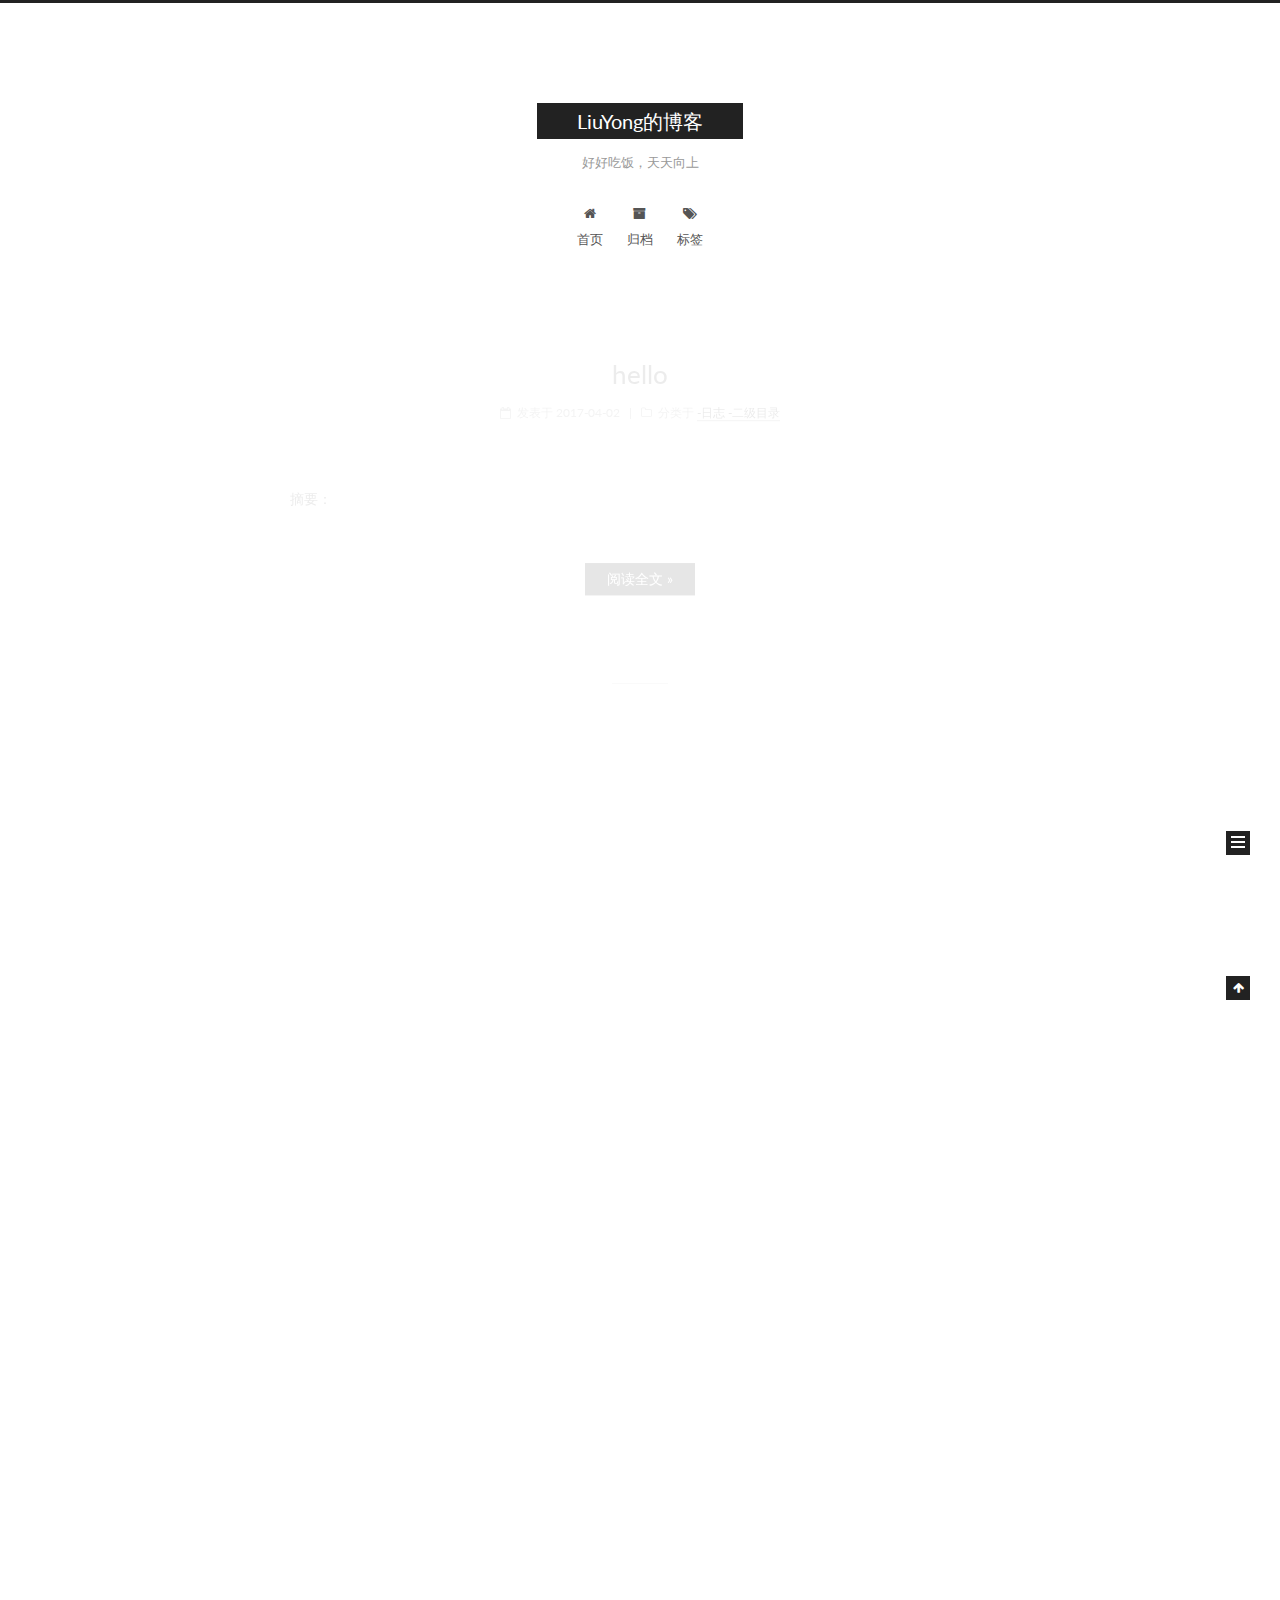
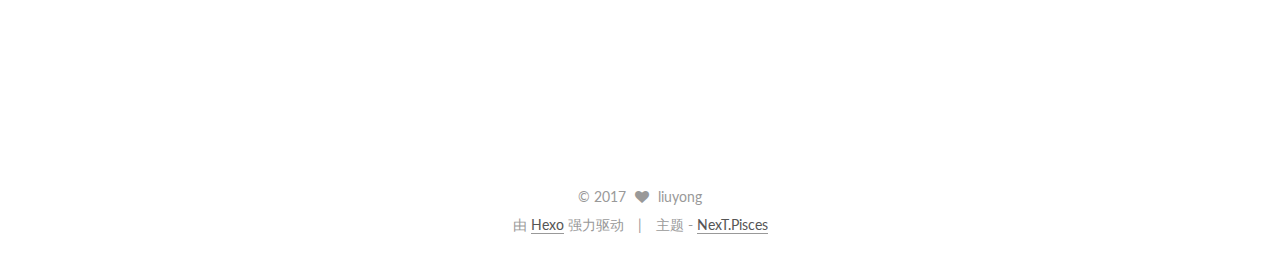
==== commit 0e7ac02d: "Site updated: 2017-04-04 15:45:58" ====
--- a/index.html
+++ b/index.html
@@ -5,7 +5,7 @@
   
 
 
-<html class="theme-next muse use-motion" lang="zh-Hans">
+<html class="theme-next pisces use-motion" lang="zh-Hans">
 <head>
   <meta charset="UTF-8"/>
 <meta http-equiv="X-UA-Compatible" content="IE=edge" />
@@ -103,7 +103,7 @@
   var NexT = window.NexT || {};
   var CONFIG = {
     root: '/',
-    scheme: 'Muse',
+    scheme: 'Pisces',
     sidebar: {"position":"left","display":"post","offset":12,"offset_float":0,"b2t":false,"scrollpercent":false},
     fancybox: true,
     motion: true,
@@ -255,7 +255,7 @@
     <span hidden itemprop="author" itemscope itemtype="http://schema.org/Person">
       <meta itemprop="name" content="liuyong">
       <meta itemprop="description" content="">
-      <meta itemprop="image" content="/images/avatar.gif">
+      <meta itemprop="image" content="/images/v.jpg">
     </span>
 
     <span hidden itemprop="publisher" itemscope itemtype="http://schema.org/Organization">
@@ -402,7 +402,7 @@
     <span hidden itemprop="author" itemscope itemtype="http://schema.org/Person">
       <meta itemprop="name" content="liuyong">
       <meta itemprop="description" content="">
-      <meta itemprop="image" content="/images/avatar.gif">
+      <meta itemprop="image" content="/images/v.jpg">
     </span>
 
     <span hidden itemprop="publisher" itemscope itemtype="http://schema.org/Organization">
@@ -550,7 +550,7 @@
       <section class="site-overview sidebar-panel sidebar-panel-active">
         <div class="site-author motion-element" itemprop="author" itemscope itemtype="http://schema.org/Person">
           <img class="site-author-image" itemprop="image"
-               src="/images/avatar.gif"
+               src="/images/v.jpg"
                alt="liuyong" />
           <p class="site-author-name" itemprop="name">liuyong</p>
            
@@ -641,7 +641,7 @@
 <div class="theme-info">
   主题 -
   <a class="theme-link" href="https://github.com/iissnan/hexo-theme-next">
-    NexT.Muse
+    NexT.Pisces
   </a>
 </div>
 
@@ -715,6 +715,13 @@
   
   
 
+
+  <script type="text/javascript" src="/js/src/affix.js?v=5.1.0"></script>
+
+  <script type="text/javascript" src="/js/src/schemes/pisces.js?v=5.1.0"></script>
+
+
+
   
 
   
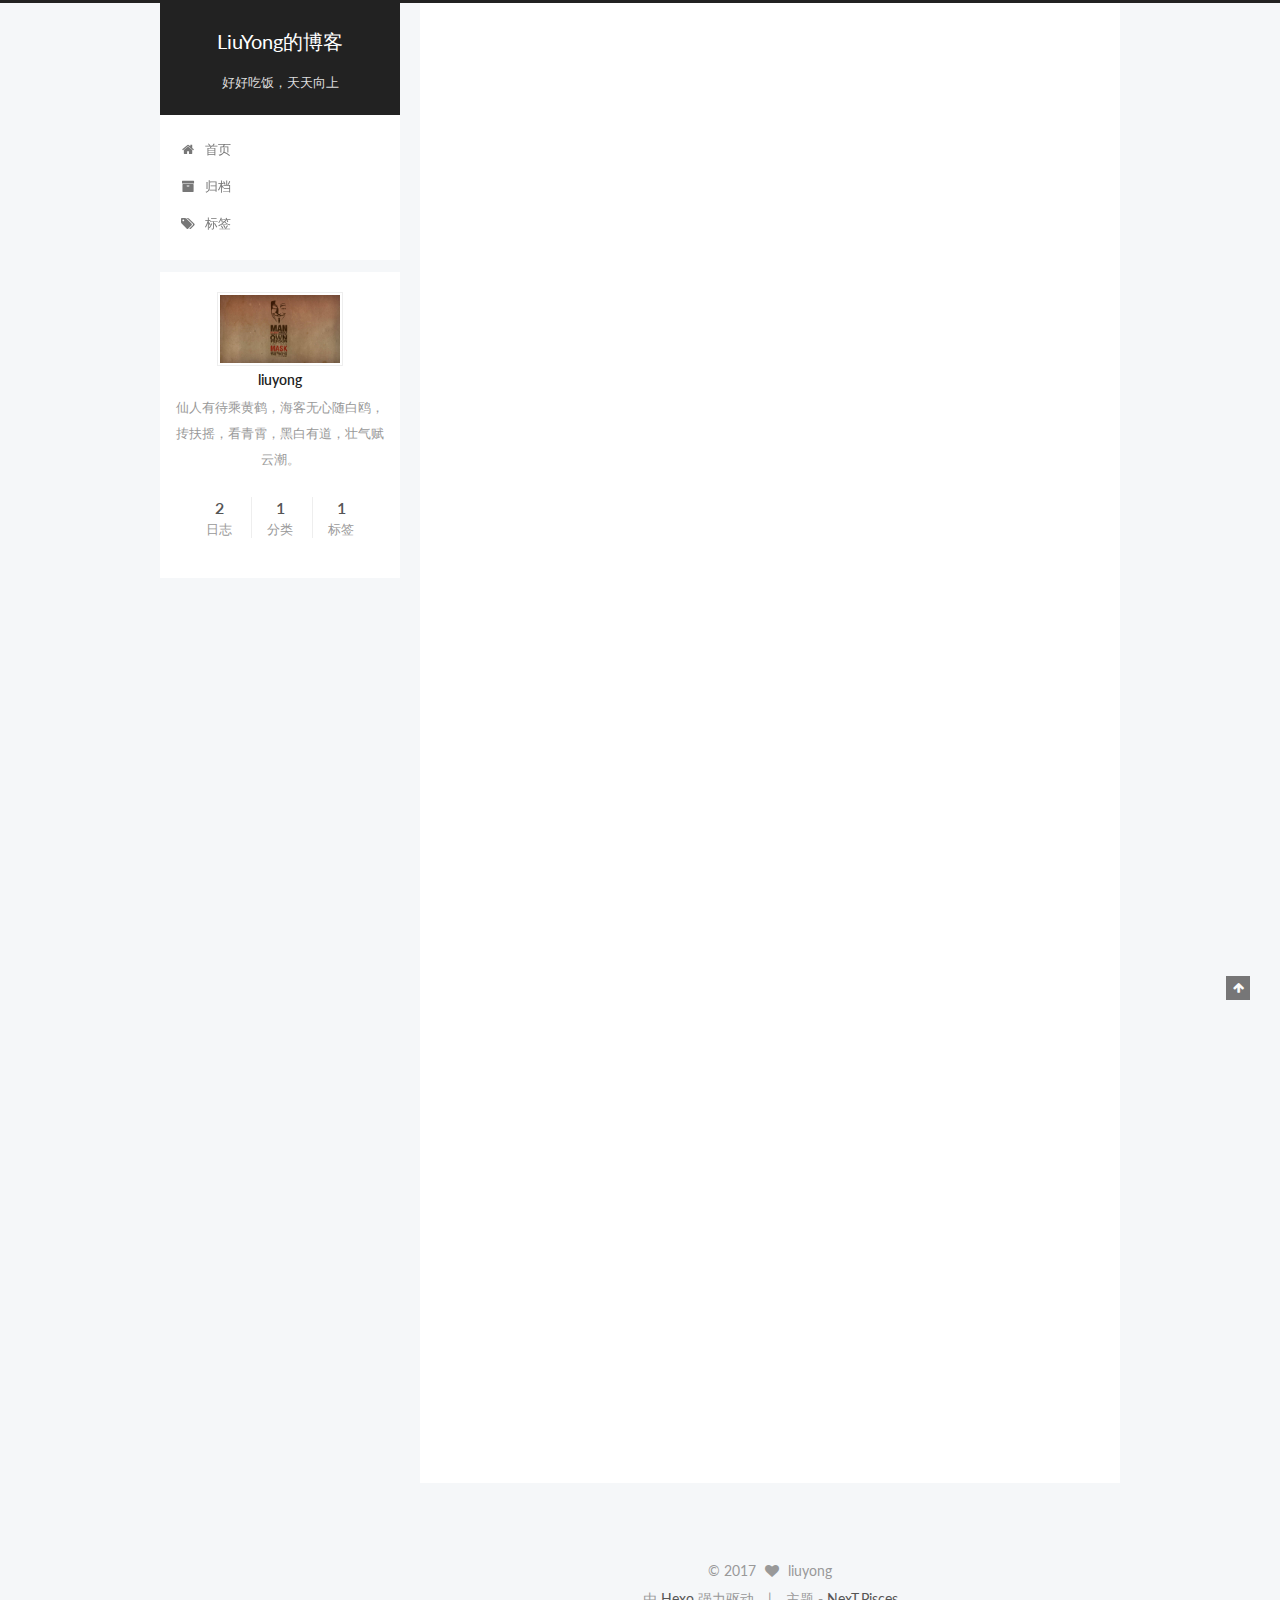
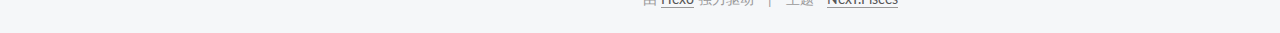
==== commit 4042b5c5: "Site updated: 2017-04-04 16:21:36" ====
--- a/index.html
+++ b/index.html
@@ -87,15 +87,15 @@
 
 
 
-<meta name="description" content="记录生活点点滴滴">
+<meta name="description" content="仙人有待乘黄鹤，海客无心随白鸥，抟扶摇，看青霄，黑白有道，壮气赋云潮。">
 <meta property="og:type" content="website">
 <meta property="og:title" content="LiuYong的博客">
 <meta property="og:url" content="https://ly6287163.github.io/index.html">
 <meta property="og:site_name" content="LiuYong的博客">
-<meta property="og:description" content="记录生活点点滴滴">
+<meta property="og:description" content="仙人有待乘黄鹤，海客无心随白鸥，抟扶摇，看青霄，黑白有道，壮气赋云潮。">
 <meta name="twitter:card" content="summary">
 <meta name="twitter:title" content="LiuYong的博客">
-<meta name="twitter:description" content="记录生活点点滴滴">
+<meta name="twitter:description" content="仙人有待乘黄鹤，海客无心随白鸥，抟扶摇，看青霄，黑白有道，壮气赋云潮。">
 
 
 
@@ -554,7 +554,7 @@
                alt="liuyong" />
           <p class="site-author-name" itemprop="name">liuyong</p>
            
-              <p class="site-description motion-element" itemprop="description">记录生活点点滴滴</p>
+              <p class="site-description motion-element" itemprop="description">仙人有待乘黄鹤，海客无心随白鸥，抟扶摇，看青霄，黑白有道，壮气赋云潮。</p>
           
         </div>
         <nav class="site-state motion-element">
--- a/css/main.css
+++ b/css/main.css
@@ -1,2 +1,2 @@
 /* normalize.css v3.0.2 | MIT License | git.io/normalize */
-html{font-family:sans-serif;-ms-text-size-adjust:100%;-webkit-text-size-adjust:100%;}body{margin:0}article,aside,details,figcaption,figure,footer,header,hgroup,main,menu,nav,section,summary{display:block}audio,canvas,progress,video{display:inline-block;vertical-align:baseline;}audio:not([controls]){display:none;height:0}[hidden],template{display:none}a{background-color:transparent}a:active,a:hover{outline:0}abbr[title]{border-bottom:1px dotted}b,strong{font-weight:bold}dfn{font-style:italic}h1{font-size:2em;margin:.67em 0}mark{background:#ff0;color:#000}small{font-size:80%}sub,sup{font-size:75%;line-height:0;position:relative;vertical-align:baseline}sup{top:-.5em}sub{bottom:-.25em}img{border:0}svg:not(:root){overflow:hidden}figure{margin:1em 40px}hr{-moz-box-sizing:content-box;box-sizing:content-box;height:0}pre{overflow:auto}code,kbd,pre,samp{font-family:monospace,monospace;font-size:1em}button,input,optgroup,select,textarea{color:inherit;font:inherit;margin:0;}button{overflow:visible}button,select{text-transform:none}button,html input[type="button"],input[type="reset"],input[type="submit"]{-webkit-appearance:button;cursor:pointer;}button[disabled],html input[disabled]{cursor:default}button::-moz-focus-inner,input::-moz-focus-inner{border:0;padding:0}input{line-height:normal}input[type="checkbox"],input[type="radio"]{box-sizing:border-box;padding:0;}input[type="number"]::-webkit-inner-spin-button,input[type="number"]::-webkit-outer-spin-button{height:auto}input[type="search"]{-webkit-appearance:textfield;-moz-box-sizing:content-box;-webkit-box-sizing:content-box;box-sizing:content-box}input[type="search"]::-webkit-search-cancel-button,input[type="search"]::-webkit-search-decoration{-webkit-appearance:none}fieldset{border:1px solid #c0c0c0;margin:0 2px;padding:.35em .625em .75em}legend{border:0;padding:0;}textarea{overflow:auto}optgroup{font-weight:bold}table{border-collapse:collapse;border-spacing:0}td,th{padding:0}::selection{background:#262a30;color:#fff}body{position:relative;font-family:'Lato',"PingFang SC","Microsoft YaHei",sans-serif;font-size:14px;line-height:2;color:#555;background:#fff;}@media (max-width:767px){body{padding-right:0 !important}}@media (min-width:768px) and (max-width:991px){body{padding-right:0 !important}}@media (min-width:1600px){body{font-size:16px}}h1,h2,h3,h4,h5,h6{margin:0;padding:0;font-weight:bold;line-height:1.5;font-family:'Lato',"PingFang SC","Microsoft YaHei",sans-serif}h2,h3,h4,h5,h6{margin:20px 0 15px}h1{font-size:22px}@media (max-width:767px){h1{font-size:18px}}h2{font-size:20px}@media (max-width:767px){h2{font-size:16px}}h3{font-size:18px}@media (max-width:767px){h3{font-size:14px}}h4{font-size:16px}@media (max-width:767px){h4{font-size:12px}}h5{font-size:14px}@media (max-width:767px){h5{font-size:10px}}h6{font-size:12px}@media (max-width:767px){h6{font-size:8px}}p{margin:0 0 25px 0}a{color:#555;text-decoration:none;border-bottom:1px solid #999;word-wrap:break-word;}a:hover{color:#222;border-bottom-color:#222}blockquote{margin:0;padding:0}img{display:block;margin:auto;max-width:100%;height:auto}hr{margin:40px 0;height:3px;border:none;background-color:#ddd;background-image:repeating-linear-gradient(-45deg,#fff,#fff 4px,transparent 4px,transparent 8px)}blockquote{padding:0 15px;color:#666;border-left:4px solid #ddd;}blockquote cite::before{content:"-";padding:0 5px}dt{font-weight:700}dd{margin:0;padding:0}.text-left{text-align:left}.text-center{text-align:center}.text-right{text-align:right}.text-justify{text-align:justify}.text-nowrap{white-space:nowrap}.text-lowercase{text-transform:lowercase}.text-uppercase{text-transform:uppercase}.text-capitalize{text-transform:capitalize}.center-block{display:block;margin-left:auto;margin-right:auto}.clearfix:before,.clearfix:after{content:" ";display:table}.clearfix:after{clear:both}.pullquote{width:45%;}.pullquote.left{float:left;margin-left:5px;margin-right:10px}.pullquote.right{float:right;margin-left:10px;margin-right:5px}.affix.affix.affix{position:fixed}.translation{margin-top:-20px;font-size:14px;color:#999}.scrollbar-measure{width:100px;height:100px;overflow:scroll;position:absolute;top:-9999px}.use-motion .motion-element{opacity:0}table{margin:20px 0;width:100%;border-collapse:collapse;border-spacing:0;border:1px solid #ddd;font-size:14px;table-layout:fixed;word-wrap:break-all}table>tbody>tr:nth-of-type(odd){background-color:#f9f9f9}table>tbody>tr:hover{background-color:#f5f5f5}caption,th,td{padding:8px;text-align:left;vertical-align:middle;font-weight:normal}th,td{border-bottom:3px solid #ddd;border-right:1px solid #eee}th{padding-bottom:10px;font-weight:700}td{border-bottom-width:1px}html,body{height:100%}.container{position:relative;min-height:100%}.header-inner{margin:0 auto;padding:100px 0 70px;width:700px;}@media (min-width:1600px){.container .header-inner{width:900px}}.main{padding-bottom:150px}.main-inner{margin:0 auto;width:700px;}@media (min-width:1600px){.container .main-inner{width:900px}}.footer{position:absolute;left:0;bottom:0;width:100%;min-height:50px}.footer-inner{box-sizing:border-box;margin:20px auto;width:700px;}@media (min-width:1600px){.container .footer-inner{width:900px}}pre,.highlight{overflow:auto;margin:20px 0;padding:0;font-size:13px;color:#4d4d4c;background:#f7f7f7;line-height:1.6}pre,code{font-family:consolas,Menlo,"PingFang SC","Microsoft YaHei",monospace}code{padding:2px 4px;word-wrap:break-word;color:#555;background:#eee;border-radius:3px;font-size:13px}pre code{padding:0;color:#4d4d4c;background:none;text-shadow:none}.highlight{border-radius:1px;}.highlight pre{border:none;margin:0;padding:10px 0}.highlight table{margin:0;width:auto;border:none}.highlight td{border:none;padding:0}.highlight figcaption{font-size:1em;color:#4d4d4c;line-height:1em;margin-bottom:1em;}.highlight figcaption:before,.highlight figcaption:after{content:" ";display:table}.highlight figcaption:after{clear:both}.highlight figcaption a{float:right;color:#4d4d4c;}.highlight figcaption a:hover{border-bottom-color:#4d4d4c}.highlight .gutter pre{padding-left:10px;padding-right:10px;color:#869194;text-align:right;background-color:#eff2f3}.highlight .code pre{width:100%;padding-left:10px;padding-right:10px;background-color:#f7f7f7}.highlight .line{height:20px}.gutter{-webkit-user-select:none;-moz-user-select:none;-ms-user-select:none;user-select:none}.gist table{width:auto;}.gist table td{border:none}pre .deletion{background:#fdd}pre .addition{background:#dfd}pre .meta{color:#8959a8}pre .comment{color:#8e908c}pre .variable,pre .attribute,pre .tag,pre .regexp,pre .ruby .constant,pre .xml .tag .title,pre .xml .pi,pre .xml .doctype,pre .html .doctype,pre .css .id,pre .css .class,pre .css .pseudo{color:#c82829}pre .number,pre .preprocessor,pre .built_in,pre .literal,pre .params,pre .constant,pre .command{color:#f5871f}pre .ruby .class .title,pre .css .rules .attribute,pre .string,pre .value,pre .inheritance,pre .header,pre .ruby .symbol,pre .xml .cdata,pre .special,pre .number,pre .formula{color:#718c00}pre .title,pre .css .hexcolor{color:#3e999f}pre .function,pre .python .decorator,pre .python .title,pre .ruby .function .title,pre .ruby .title .keyword,pre .perl .sub,pre .javascript .title,pre .coffeescript .title{color:#4271ae}pre .keyword,pre .javascript .function{color:#8959a8}.full-image.full-image.full-image{border:none;max-width:100%;width:auto;margin:20px auto;}@media (min-width:992px){.full-image.full-image.full-image{max-width:none;width:110%;margin:25px -5%}}.blockquote-center,.page-home .post-type-quote blockquote,.page-post-detail .post-type-quote blockquote{position:relative;margin:40px 0;padding:0;border-left:none;text-align:center;}.blockquote-center::before,.page-home .post-type-quote blockquote::before,.page-post-detail .post-type-quote blockquote::before,.blockquote-center::after,.page-home .post-type-quote blockquote::after,.page-post-detail .post-type-quote blockquote::after{position:absolute;content:' ';display:block;width:100%;height:24px;opacity:.2;background-repeat:no-repeat;background-position:0 -6px;background-size:22px 22px}.blockquote-center::before,.page-home .post-type-quote blockquote::before,.page-post-detail .post-type-quote blockquote::before{top:-20px;background-image:url("../images/quote-l.svg");border-top:1px solid #ccc}.blockquote-center::after,.page-home .post-type-quote blockquote::after,.page-post-detail .post-type-quote blockquote::after{bottom:-20px;background-image:url("../images/quote-r.svg");border-bottom:1px solid #ccc;background-position:100% 8px}.blockquote-center p,.page-home .post-type-quote blockquote p,.page-post-detail .post-type-quote blockquote p,.blockquote-center div,.page-home .post-type-quote blockquote div,.page-post-detail .post-type-quote blockquote div{text-align:center}.post .post-body .group-picture img{box-sizing:border-box;padding:0 3px;border:none}.post .group-picture-row{overflow:hidden;margin-top:6px;}.post .group-picture-row:first-child{margin-top:0}.post .group-picture-column{float:left}.page-post-detail .post-body .group-picture-column{float:none;margin-top:10px;width:auto !important;}.page-post-detail .post-body .group-picture-column img{margin:0 auto}.page-archive .group-picture-container{overflow:hidden}.page-archive .group-picture-row{float:left;}.page-archive .group-picture-row:first-child{margin-top:6px}.page-archive .group-picture-column{max-width:150px;max-height:150px}.note{padding:20px;margin:20px 0;border:1px solid #eee;border-left-width:5px;border-radius:3px}.note h2,.note h3,.note h4,.note h5,.note h6{margin-top:0;margin-bottom:5px}.note p:last-child{margin-bottom:0}.note code{border-radius:3px}.note+.note{margin-top:-5px}.default{border-left-color:#777}.default h2,.default h3,.default h4,.default h5,.default h6{color:#777}.primary{border-left-color:#428bca}.primary h2,.primary h3,.primary h4,.primary h5,.primary h6{color:#428bca}.success{border-left-color:#5cb85c}.success h2,.success h3,.success h4,.success h5,.success h6{color:#5cb85c}.danger{border-left-color:#d9534f}.danger h2,.danger h3,.danger h4,.danger h5,.danger h6{color:#d9534f}.warning{border-left-color:#f0ad4e}.warning h2,.warning h3,.warning h4,.warning h5,.warning h6{color:#f0ad4e}.info{border-left-color:#5bc0de}.info h2,.info h3,.info h4,.info h5,.info h6{color:#5bc0de}.btn{display:inline-block;padding:0 20px;font-size:14px;color:#fff;background:#222;border:2px solid #222;text-decoration:none;border-radius:0;transition-property:background-color;transition-duration:.2s;transition-timing-function:ease-in-out;transition-delay:0s;}.btn:hover,.post-button .btn:hover{border-color:#222;color:#222;background:#fff}.btn-bar{display:block;width:22px;height:2px;background:#555;border-radius:1px;}.btn-bar+.btn-bar{margin-top:4px}.pagination{margin:120px 0 40px;text-align:center;border-top:1px solid #eee}.page-number-basic,.pagination .prev,.pagination .next,.pagination .page-number,.pagination .space{display:inline-block;position:relative;top:-1px;margin:0 10px;padding:0 10px;line-height:30px;}@media (max-width:767px){.page-number-basic,.pagination .prev,.pagination .next,.pagination .page-number,.pagination .space{margin:0 5px}}.pagination .prev,.pagination .next,.pagination .page-number{border-bottom:0;border-top:1px solid #eee;transition-property:border-color;transition-duration:.2s;transition-timing-function:ease-in-out;transition-delay:0s;}.pagination .prev:hover,.pagination .next:hover,.pagination .page-number:hover{border-top-color:#222}.pagination .space{padding:0;margin:0}.pagination .prev{margin-left:0}.pagination .next{margin-right:0}.pagination .page-number.current{color:#fff;background:#ccc;border-top-color:#ccc}@media (max-width:767px){.pagination{border-top:none}.pagination .prev,.pagination .next,.pagination .page-number{margin-bottom:10px;border-top:0;border-bottom:1px solid #eee;}.pagination .prev:hover,.pagination .next:hover,.pagination .page-number:hover{border-bottom-color:#222}}.comments{margin:60px 20px 0}.tag-cloud{text-align:center;}.tag-cloud a{display:inline-block;margin:10px}.back-to-top{box-sizing:border-box;position:fixed;bottom:-100px;right:30px;z-index:1050;padding:0 6px;width:24px;background:#222;font-size:12px;opacity:1;color:#fff;cursor:pointer;text-align:center;-webkit-transform:translateZ(0);transition-property:bottom;transition-duration:.2s;transition-timing-function:ease-in-out;transition-delay:0s;}@media (max-width:767px){.back-to-top{display:none}}@media (min-width:768px) and (max-width:991px){.back-to-top{display:none}}.back-to-top.back-to-top-on{bottom:19px}.header{background:#fff}.header-inner{position:relative}.headband{height:3px;background:#222}.site-meta{margin:0;text-align:center;}@media (max-width:767px){.site-meta{text-align:center}}.brand{position:relative;display:inline-block;padding:0 40px;color:#fff;background:#222;border-bottom:none;}.brand:hover{color:#fff}.logo{display:inline-block;margin-right:5px;line-height:36px;vertical-align:top}.site-title{display:inline-block;vertical-align:top;line-height:36px;font-size:20px;font-weight:normal;font-family:'Lato',"PingFang SC","Microsoft YaHei",sans-serif}.site-subtitle{margin-top:10px;font-size:13px;color:#999}.use-motion .brand{opacity:0}.use-motion .logo,.use-motion .site-title,.use-motion .site-subtitle{opacity:0;position:relative;top:-10px}.site-nav-toggle{display:none;position:absolute;top:10px;left:10px;}@media (max-width:767px){.site-nav-toggle{display:block}}.site-nav-toggle button{margin-top:2px;padding:9px 10px;background:transparent;border:none}@media (max-width:767px){.site-nav{display:none;margin:0 -10px;padding:0 10px;clear:both;border-top:1px solid #ddd}}@media (min-width:768px) and (max-width:991px){.site-nav{display:block !important}}@media (min-width:992px){.site-nav{display:block !important}}.menu{margin-top:20px;padding-left:0;text-align:center}.menu .menu-item{display:inline-block;margin:0 10px;list-style:none;}@media screen and (max-width:767px){.menu .menu-item{margin-top:10px}}.menu .menu-item a{display:block;font-size:13px;line-height:inherit;border-bottom:1px solid transparent;transition-property:border-color;transition-duration:.2s;transition-timing-function:ease-in-out;transition-delay:0s;}.menu .menu-item a:hover{border-bottom-color:#222}.menu .menu-item .fa{margin-right:5px}.use-motion .menu-item{opacity:0}.post-body{font-family:'Lato',"PingFang SC","Microsoft YaHei",sans-serif;}@media (max-width:767px){.post-body{word-break:break-word}}.post-body .fancybox img{display:block !important;margin:0 auto;cursor:pointer;cursor:zoom-in;cursor:-webkit-zoom-in}.post-body .image-caption,.post-body .figure .caption{margin:10px auto 15px;text-align:center;font-size:14px;color:#999;font-weight:bold;line-height:1}.post-sticky-flag{display:inline-block;font-size:16px;-ms-transform:rotate(30deg);-webkit-transform:rotate(30deg);-moz-transform:rotate(30deg);-ms-transform:rotate(30deg);-o-transform:rotate(30deg);transform:rotate(30deg)}.posts-expand{padding-top:40px}@media (max-width:767px){.posts-expand{margin:0 20px}.post-body pre{padding:10px;}.post-body pre .gutter pre{padding-right:10px}.post-body .highlight{margin-left:-40px;margin-right:-40px;padding:0;}.post-body .highlight .gutter pre{padding-right:10px}}@media (min-width:992px){.posts-expand .post-body{text-align:justify}}.posts-expand .post-body h2,.posts-expand .post-body h3,.posts-expand .post-body h4,.posts-expand .post-body h5,.posts-expand .post-body h6{padding-top:10px;}.posts-expand .post-body h2 .header-anchor,.posts-expand .post-body h3 .header-anchor,.posts-expand .post-body h4 .header-anchor,.posts-expand .post-body h5 .header-anchor,.posts-expand .post-body h6 .header-anchor{float:right;margin-left:10px;color:#ccc;border-bottom-style:none;visibility:hidden;}.posts-expand .post-body h2 .header-anchor:hover,.posts-expand .post-body h3 .header-anchor:hover,.posts-expand .post-body h4 .header-anchor:hover,.posts-expand .post-body h5 .header-anchor:hover,.posts-expand .post-body h6 .header-anchor:hover{color:inherit}.posts-expand .post-body h2:hover .header-anchor,.posts-expand .post-body h3:hover .header-anchor,.posts-expand .post-body h4:hover .header-anchor,.posts-expand .post-body h5:hover .header-anchor,.posts-expand .post-body h6:hover .header-anchor{visibility:visible}.posts-expand .post-body ul li{list-style:circle}.posts-expand .post-body img{box-sizing:border-box;margin:auto;padding:3px;border:1px solid #ddd}.posts-expand .fancybox img{margin:0 auto}@media (max-width:767px){.posts-collapse{margin:0 20px;}.posts-collapse .post-title,.posts-collapse .post-meta{display:block;width:auto;text-align:left}}.posts-collapse{position:relative;z-index:1010;margin-left:55px;}.posts-collapse::after{content:" ";position:absolute;top:20px;left:0;margin-left:-2px;width:4px;height:100%;background:#f5f5f5;z-index:-1}@media (max-width:767px){.posts-collapse{margin:0 20px}}.posts-collapse .collection-title{position:relative;margin:60px 0;}.posts-collapse .collection-title h2{margin-left:20px}.posts-collapse .collection-title small{color:#bbb}.posts-collapse .collection-title::before{content:" ";position:absolute;left:0;top:50%;margin-left:-4px;margin-top:-4px;width:8px;height:8px;background:#bbb;border-radius:50%}.posts-collapse .post{margin:30px 0}.posts-collapse .post-header{position:relative;transition-duration:.2s;transition-timing-function:ease-in-out;transition-delay:0s;transition-property:border;border-bottom:1px dashed #ccc;}.posts-collapse .post-header::before{content:" ";position:absolute;left:0;top:12px;width:6px;height:6px;margin-left:-4px;background:#bbb;border-radius:50%;border:1px solid #fff;transition-duration:.2s;transition-timing-function:ease-in-out;transition-delay:0s;transition-property:background}.posts-collapse .post-header:hover{border-bottom-color:#666;}.posts-collapse .post-header:hover::before{background:#222}.posts-collapse .post-meta{position:absolute;font-size:12px;left:20px;top:5px}.posts-collapse .post-comments-count{display:none}.posts-collapse .post-title{margin-left:60px;font-size:16px;font-weight:normal;line-height:inherit;}.posts-collapse .post-title::after{margin-left:3px;opacity:.6}.posts-collapse .post-title a{color:#666;border-bottom:none}.page-home .post-type-quote .post-header,.page-post-detail .post-type-quote .post-header,.page-home .post-type-quote .post-tags,.page-post-detail .post-type-quote .post-tags{display:none}.posts-expand .post-title{font-size:26px;text-align:center;word-break:break-word;font-weight:400;}@media (max-width:767px){.posts-expand .post-title{font-size:22px}}.posts-expand .post-title-link{display:inline-block;position:relative;color:#555;border-bottom:none;line-height:1.2;vertical-align:top;}.posts-expand .post-title-link::before{content:"";position:absolute;width:100%;height:2px;bottom:0;left:0;background-color:#000;visibility:hidden;-webkit-transform:scaleX(0);-moz-transform:scaleX(0);-ms-transform:scaleX(0);-o-transform:scaleX(0);transform:scaleX(0);transition-duration:.2s;transition-timing-function:ease-in-out;transition-delay:0s}.posts-expand .post-title-link:hover::before{visibility:visible;-webkit-transform:scaleX(1);-moz-transform:scaleX(1);-ms-transform:scaleX(1);-o-transform:scaleX(1);transform:scaleX(1)}.posts-expand .post-title-link .fa{font-size:16px}.posts-expand .post-meta{margin:3px 0 60px 0;color:#999;font-family:'Lato',"PingFang SC","Microsoft YaHei",sans-serif;font-size:12px;text-align:center;}.posts-expand .post-meta .post-category-list{display:inline-block;margin:0;padding:3px}.posts-expand .post-meta .post-category-list-link{color:#999}.posts-expand .post-meta .post-description{font-size:14px;margin-top:2px}.post-meta-divider{margin:0 .5em}.post-meta-item-icon{margin-right:3px;}@media (min-width:768px) and (max-width:991px){.post-meta-item-icon{display:inline-block}}@media (max-width:767px){.post-meta-item-icon{display:inline-block}}@media (min-width:768px) and (max-width:991px){.post-meta-item-text{display:none}}@media (max-width:767px){.post-meta-item-text{display:none}}@media (max-width:767px){.posts-expand .post-comments-count{display:none}}.social-like{font-size:14px;height:20px;text-align:center;border-top:1px solid #eee;padding-top:9px;margin-top:45px;display:flex;justify-content:center}.vk_like{width:85px;height:21px;padding-top:7px;align-self:center}.fb_like{height:30px;align-self:center}.post-button{margin-top:50px;}.post-button .btn{color:#fff;font-size:14px;background:#222;border-radius:0;line-height:2;margin:0 4px 8px 4px}.post-button .fa-fw{width:1.285714285714286em;text-align:left}.posts-expand .post-tags{margin-top:40px;text-align:center;}.posts-expand .post-tags a{display:inline-block;margin-right:10px;font-size:13px}.post-nav{display:table;margin-top:15px;width:100%;border-top:1px solid #eee}.post-nav-divider{display:table-cell;width:10%}.post-nav-item{display:table-cell;padding:10px 0 0 0;width:45%;vertical-align:top;}.post-nav-item a{position:relative;display:block;line-height:25px;font-size:14px;color:#555;border-bottom:none;}.post-nav-item a:hover{color:#222;border-bottom:none}.post-nav-item a:active{top:2px}.post-nav-item .fa{position:absolute;top:8px;left:0;font-size:12px}.post-nav-next a{padding-left:15px}.post-nav-prev{text-align:right;}.post-nav-prev a{padding-right:15px}.post-nav-prev .fa{right:0;left:auto}.posts-expand .post-eof{display:block;margin:80px auto 60px;width:8%;height:1px;background:#ccc;text-align:center}.post:last-child .post-eof.post-eof.post-eof{display:none}.post-gallery{display:table;table-layout:fixed;width:100%;border-collapse:separate}.post-gallery-row{display:table-row}.post-gallery .post-gallery-img{display:table-cell;text-align:center;vertical-align:middle;border:none}.post-gallery .post-gallery-img img{max-width:100%;max-height:100%;border:none}.fancybox-close,.fancybox-close:hover{border:none}.sidebar{position:fixed;right:0;top:0;bottom:0;width:0;z-index:1040;box-shadow:inset 0 2px 6px #000;background:#222;-webkit-transform:translateZ(0);}.sidebar a{color:#999;border-bottom-color:#555;}.sidebar a:hover{color:#eee}@media (min-width:768px) and (max-width:991px){.sidebar{display:none !important}}@media (max-width:767px){.sidebar{display:none !important}}.sidebar-inner{position:relative;padding:20px 10px;color:#999;text-align:center}.sidebar-toggle{position:fixed;right:30px;bottom:45px;width:14px;height:14px;padding:5px;background:#222;line-height:0;z-index:1050;cursor:pointer;-webkit-transform:translateZ(0);}@media (min-width:768px) and (max-width:991px){.sidebar-toggle{display:none}}@media (max-width:767px){.sidebar-toggle{display:none}}.sidebar-toggle-line{position:relative;display:inline-block;vertical-align:top;height:2px;width:100%;background:#fff;margin-top:3px;}.sidebar-toggle-line:first-child{margin-top:0}.site-author-image{display:block;margin:0 auto;padding:2px;max-width:96px;height:auto;border:2px solid #333}.site-author-name{margin:5px 0 0;text-align:center;color:#f5f5f5;font-weight:normal}.site-description{margin-top:5px;text-align:center;font-size:14px;color:#999}.site-state{overflow:hidden;line-height:1.4;white-space:nowrap;text-align:center}.site-state-item{display:inline-block;padding:0 15px;border-left:1px solid #333;}.site-state-item:first-child{border-left:none}.site-state-item a{border-bottom:none}.site-state-item-count{display:block;text-align:center;color:inherit;font-weight:600;font-size:18px}.site-state-item-name{font-size:13px;color:inherit}.feed-link{margin-top:20px;}.feed-link a{display:inline-block;padding:0 15px;color:#fc6423;border:1px solid #fc6423;border-radius:4px;}.feed-link a i{color:#fc6423;font-size:14px}.feed-link a:hover{color:#fff;background:#fc6423;}.feed-link a:hover i{color:#fff}.links-of-author{margin-top:20px}.links-of-author a{display:inline-block;vertical-align:middle;margin-right:10px;margin-bottom:10px;border-bottom-color:#555;font-size:13px;}.links-of-author a:before{display:inline-block;vertical-align:middle;margin-right:3px;content:" ";width:4px;height:4px;border-radius:50%;background:#dfffee}.links-of-blogroll{font-size:13px}.links-of-blogroll-title{margin-top:20px;font-size:14px;font-weight:600}.links-of-blogroll-list{margin:0;padding:0;list-style:none}.links-of-blogroll-item{padding:2px 10px}.sidebar-nav{margin:0 0 20px;padding-left:0}.sidebar-nav li{display:inline-block;cursor:pointer;border-bottom:1px solid transparent;font-size:14px;color:#555;}.sidebar-nav li:hover{color:#f5f5f5}.page-post-detail .sidebar-nav-toc{padding:0 5px}.page-post-detail .sidebar-nav-overview{margin-left:10px}.sidebar-nav .sidebar-nav-active{color:#87daff;border-bottom-color:#87daff;}.sidebar-nav .sidebar-nav-active:hover{color:#87daff}.sidebar-panel{display:none}.sidebar-panel-active{display:block}.post-toc-empty{font-size:14px;color:#666}.post-toc-wrap{overflow:hidden}.post-toc{overflow:auto}.post-toc ol{margin:0;padding:0 2px 5px 10px;text-align:left;list-style:none;font-size:14px;}.post-toc ol > ol{padding-left:0}.post-toc ol a{transition-duration:.2s;transition-timing-function:ease-in-out;transition-delay:0s;transition-property:all;color:#999;border-bottom-color:#555;}.post-toc ol a:hover{color:#ccc;border-bottom-color:#ccc}.post-toc .nav-item{overflow:hidden;text-overflow:ellipsis;white-space:nowrap;line-height:1.8}.post-toc .nav .nav-child{display:none}.post-toc .nav .active > .nav-child{display:block}.post-toc .nav .active-current > .nav-child{display:block;}.post-toc .nav .active-current > .nav-child > .nav-item{display:block}.post-toc .nav .active > a{color:#87daff;border-bottom-color:#87daff}.post-toc .nav .active-current > a{color:#87daff;}.post-toc .nav .active-current > a:hover{color:#87daff}.footer{font-size:14px;color:#999;}.footer img{border:none}.footer-inner{text-align:center}.with-love{display:inline-block;margin:0 5px}.powered-by,.theme-info{display:inline-block}.powered-by{margin-right:10px;}.powered-by::after{content:"|";padding-left:10px}.cc-license{margin-top:10px;text-align:center;}.cc-license .cc-opacity{opacity:.7;border-bottom:none;}.cc-license .cc-opacity:hover{opacity:.9}.cc-license img{display:inline-block}.theme-next #ds-thread #ds-reset{color:#555}.theme-next #ds-thread #ds-reset .ds-replybox{margin-bottom:30px}.theme-next #ds-thread #ds-reset .ds-replybox .ds-avatar,.theme-next #ds-reset .ds-avatar img{box-shadow:none}.theme-next #ds-thread #ds-reset .ds-textarea-wrapper{border-color:#c7d4e1;background:none;border-top-right-radius:3px;border-top-left-radius:3px}.theme-next #ds-thread #ds-reset .ds-textarea-wrapper textarea{height:60px}.theme-next #ds-reset .ds-rounded-top{border-radius:0}.theme-next #ds-thread #ds-reset .ds-post-toolbar{box-sizing:border-box;border:1px solid #c7d4e1;background:#f6f8fa}.theme-next #ds-thread #ds-reset .ds-post-options{height:40px;border:none;background:none}.theme-next #ds-thread #ds-reset .ds-toolbar-buttons{top:11px}.theme-next #ds-thread #ds-reset .ds-sync{top:5px}.theme-next #ds-thread #ds-reset .ds-post-button{top:4px;right:5px;width:90px;height:30px;border:1px solid #c5ced7;border-radius:3px;background-image:linear-gradient(#fbfbfc,#f5f7f9);color:#60676d}.theme-next #ds-thread #ds-reset .ds-post-button:hover{background-position:0 -30px;color:#60676d}.theme-next #ds-thread #ds-reset .ds-comments-info{padding:10px 0}.theme-next #ds-thread #ds-reset .ds-sort{display:none}.theme-next #ds-thread #ds-reset li.ds-tab a.ds-current{border:none;background:#f6f8fa;color:#60676d;}.theme-next #ds-thread #ds-reset li.ds-tab a.ds-current:hover{background-color:#e9f0f7;color:#60676d}.theme-next #ds-thread #ds-reset li.ds-tab a{border-radius:2px;padding:5px}.theme-next #ds-thread #ds-reset .ds-login-buttons p{color:#999;line-height:36px}.theme-next #ds-thread #ds-reset .ds-login-buttons .ds-service-list li{height:28px}.theme-next #ds-thread #ds-reset .ds-service-list a{background:none;padding:5px;border:1px solid;border-radius:3px;text-align:center;}.theme-next #ds-thread #ds-reset .ds-service-list a:hover{color:#fff;background:#666}.theme-next #ds-thread #ds-reset .ds-service-list .ds-weibo{color:#fc9b00;border-color:#fc9b00;}.theme-next #ds-thread #ds-reset .ds-service-list .ds-weibo:hover{background:#fc9b00}.theme-next #ds-thread #ds-reset .ds-service-list .ds-qq{color:#60a3ec;border-color:#60a3ec;}.theme-next #ds-thread #ds-reset .ds-service-list .ds-qq:hover{background:#60a3ec}.theme-next #ds-thread #ds-reset .ds-service-list .ds-renren{color:#2e7ac4;border-color:#2e7ac4;}.theme-next #ds-thread #ds-reset .ds-service-list .ds-renren:hover{background:#2e7ac4}.theme-next #ds-thread #ds-reset .ds-service-list .ds-douban{color:#37994c;border-color:#37994c;}.theme-next #ds-thread #ds-reset .ds-service-list .ds-douban:hover{background:#37994c}.theme-next #ds-thread #ds-reset .ds-service-list .ds-kaixin{color:#fef20d;border-color:#fef20d;}.theme-next #ds-thread #ds-reset .ds-service-list .ds-kaixin:hover{background:#fef20d}.theme-next #ds-thread #ds-reset .ds-service-list .ds-netease{color:#f00;border-color:#f00;}.theme-next #ds-thread #ds-reset .ds-service-list .ds-netease:hover{background:#f00}.theme-next #ds-thread #ds-reset .ds-service-list .ds-sohu{color:#ffcb05;border-color:#ffcb05;}.theme-next #ds-thread #ds-reset .ds-service-list .ds-sohu:hover{background:#ffcb05}.theme-next #ds-thread #ds-reset .ds-service-list .ds-baidu{color:#2831e0;border-color:#2831e0;}.theme-next #ds-thread #ds-reset .ds-service-list .ds-baidu:hover{background:#2831e0}.theme-next #ds-thread #ds-reset .ds-service-list .ds-google{color:#166bec;border-color:#166bec;}.theme-next #ds-thread #ds-reset .ds-service-list .ds-google:hover{background:#166bec}.theme-next #ds-thread #ds-reset .ds-service-list .ds-weixin{color:#00ce0d;border-color:#00ce0d;}.theme-next #ds-thread #ds-reset .ds-service-list .ds-weixin:hover{background:#00ce0d}.theme-next #ds-thread #ds-reset .ds-service-list .ds-more-services{border:none;}.theme-next #ds-thread #ds-reset .ds-service-list .ds-more-services:hover{background:none}.theme-next #ds-reset .duoshuo-ua-admin{display:inline-block;color:#f00}.theme-next #ds-reset .duoshuo-ua-platform,.theme-next #ds-reset .duoshuo-ua-browser{color:#ccc;}.theme-next #ds-reset .duoshuo-ua-platform .fa,.theme-next #ds-reset .duoshuo-ua-browser .fa{display:inline-block;margin-right:3px}.theme-next #ds-reset .duoshuo-ua-separator{display:inline-block;margin-left:5px}.theme-next .this_ua{background-color:#ccc !important;border-radius:4px;padding:0 5px !important;margin:1px 1px !important;border:1px solid #bbb !important;color:#fff;display:inline-block !important}.theme-next .this_ua.admin{background-color:#d9534f !important;border-color:#d9534f !important}.theme-next .this_ua.platform.iOS,.theme-next .this_ua.platform.Mac,.theme-next .this_ua.platform.Windows{background-color:#39b3d7 !important;border-color:#46b8da !important}.theme-next .this_ua.platform.Linux{background-color:#3a3a3a !important;border-color:#1f1f1f !important}.theme-next .this_ua.platform.Android{background-color:#00c47d !important;border-color:#01b171 !important}.theme-next .this_ua.browser.Mobile,.theme-next .this_ua.browser.Chrome{background-color:#5cb85c !important;border-color:#4cae4c !important}.theme-next .this_ua.browser.Firefox{background-color:#f0ad4e !important;border-color:#eea236 !important}.theme-next .this_ua.browser.Maxthon,.theme-next .this_ua.browser.IE{background-color:#428bca !important;border-color:#357ebd !important}.theme-next .this_ua.browser.baidu,.theme-next .this_ua.browser.UCBrowser,.theme-next .this_ua.browser.Opera{background-color:#d9534f !important;border-color:#d43f3a !important}.theme-next .this_ua.browser.Android,.theme-next .this_ua.browser.QQBrowser{background-color:#78ace9 !important;border-color:#4cae4c !important}.cloud-tie-wrapper img{display:inline-block}.cloud-tie-wrapper .total-txt{font-size:1em !important}.cloud-tie-join-count .join-count{color:#555 !important;font-size:inherit !important;margin:0 !important}.post-spread{margin-top:20px;text-align:center}.jiathis_style{display:inline-block;}.jiathis_style a{border:none}.post-spread{margin-top:20px;text-align:center}.bdshare-slide-button-box a{border:none}.bdsharebuttonbox{display:inline-block;}.bdsharebuttonbox a{border:none}.local-search-pop-overlay{position:fixed;width:100%;height:100%;top:0;left:0;z-index:2080;background-color:rgba(0,0,0,0.3)}.local-search-popup{display:none;position:fixed;top:10%;left:50%;margin-left:-350px;width:700px;height:80%;padding:0;background:#fff;color:#333;z-index:9999;border-radius:5px;}@media (max-width:767px){.local-search-popup{padding:0;top:0;left:0;margin:0;width:100%;height:100%;border-radius:0}}.local-search-popup ul.search-result-list{padding:0;margin:0 5px}.local-search-popup p.search-result{border-bottom:1px dashed #ccc;padding:5px 0}.local-search-popup a.search-result-title{font-weight:bold;font-size:16px}.local-search-popup .search-keyword{border-bottom:1px dashed #f00;font-size:14px;font-weight:bold;color:#f00}.local-search-popup .local-search-header{padding:5px;height:36px;background:#f5f5f5;border-top-left-radius:5px;border-top-right-radius:5px}.local-search-popup #local-search-result{overflow:auto;position:relative;padding:5px 25px;height:calc(100% - 55px)}.local-search-popup .local-search-input-wrapper{display:inline-block;width:calc(100% - 60px);height:36px;line-height:36px;padding:0 5px}.local-search-popup .local-search-input-wrapper input{padding:8px 0;height:20px;display:block;width:100%;outline:none;border:none;background:transparent;vertical-align:middle}.local-search-popup .search-icon,.local-search-popup .popup-btn-close{display:inline-block;font-size:18px;color:#999;height:36px;width:18px}.local-search-popup .search-icon{float:left}.local-search-popup .popup-btn-close{border-left:1px solid #eee;float:right;cursor:pointer;padding-left:10px}.local-search-popup #no-result{position:absolute;left:50%;top:50%;-webkit-transform:translate(-50%,-50%);-webkit-transform:translate(-50%,-50%);-moz-transform:translate(-50%,-50%);-ms-transform:translate(-50%,-50%);-o-transform:translate(-50%,-50%);transform:translate(-50%,-50%);color:#ccc}.site-uv,.site-pv,.page-pv{display:inline-block;}.site-uv .busuanzi-value,.site-pv .busuanzi-value,.page-pv .busuanzi-value{margin:0 5px}.site-uv{margin-right:10px;}.site-uv::after{content:"|";padding-left:10px}.use-motion .post{opacity:0}.page-archive .archive-page-counter{position:relative;top:3px;left:20px;}@media (max-width:767px){.page-archive .archive-page-counter{top:5px}}.page-archive .posts-collapse .archive-move-on{position:absolute;top:11px;left:0;margin-left:-6px;width:10px;height:10px;opacity:.5;background:#555;border:1px solid #fff;border-radius:50%}.category-all-page .category-all-title{text-align:center}.category-all-page .category-all{margin-top:20px}.category-all-page .category-list{margin:0;padding:0;list-style:none}.category-all-page .category-list-item{margin:5px 10px}.category-all-page .category-list-count{color:#bbb;}.category-all-page .category-list-count:before{display:inline;content:" ("}.category-all-page .category-list-count:after{display:inline;content:") "}.category-all-page .category-list-child{padding-left:10px}#schedule ul#event-list{padding-left:30px;}#schedule ul#event-list hr{margin:20px 0 45px 0 !important;background:#222;}#schedule ul#event-list hr:after{display:inline-block;content:'NOW';background:#222;color:#fff;font-weight:bold;text-align:right;padding:0 5px}#schedule ul#event-list li.event{margin:20px 0;background:#f9f9f9;padding-left:10px;min-height:40px;}#schedule ul#event-list li.event h2.event-summary{margin:0;padding-bottom:3px;}#schedule ul#event-list li.event h2.event-summary:before{display:inline-block;font-family:FontAwesome;font-size:8px;content:'\f111';vertical-align:middle;margin-right:25px;color:#bbb}#schedule ul#event-list li.event span.event-relative-time{display:inline-block;font-size:12px;font-weight:400;padding-left:12px;color:#bbb}#schedule ul#event-list li.event span.event-details{display:block;color:#bbb;margin-left:56px;padding-top:3px;padding-bottom:6px;text-indent:-24px;line-height:18px;}#schedule ul#event-list li.event span.event-details:before{text-indent:0;display:inline-block;width:14px;font-family:FontAwesome;text-align:center;margin-right:9px;color:#bbb}#schedule ul#event-list li.event span.event-details.event-location:before{content:'\f041'}#schedule ul#event-list li.event span.event-details.event-duration:before{content:'\f017'}#schedule ul#event-list li.event-past{background:#fcfcfc;}#schedule ul#event-list li.event-past > *{opacity:.6}#schedule ul#event-list li.event-past h2.event-summary{color:#bbb;}#schedule ul#event-list li.event-past h2.event-summary:before{color:#dfdfdf}#schedule ul#event-list li.event-now{background:#222;color:#fff;padding:15px 0 15px 10px;}#schedule ul#event-list li.event-now h2.event-summary:before{-webkit-transform:scale(1.2);-moz-transform:scale(1.2);-ms-transform:scale(1.2);-o-transform:scale(1.2);transform:scale(1.2);color:#fff;animation:dot-flash 1s alternate infinite ease-in-out}#schedule ul#event-list li.event-now *{color:#fff !important}@-moz-keyframes dot-flash{from{opacity:1;-webkit-transform:scale(1.1);-moz-transform:scale(1.1);-ms-transform:scale(1.1);-o-transform:scale(1.1);transform:scale(1.1)}to{opacity:0;-webkit-transform:scale(1);-moz-transform:scale(1);-ms-transform:scale(1);-o-transform:scale(1);transform:scale(1)}}@-webkit-keyframes dot-flash{from{opacity:1;-webkit-transform:scale(1.1);-moz-transform:scale(1.1);-ms-transform:scale(1.1);-o-transform:scale(1.1);transform:scale(1.1)}to{opacity:0;-webkit-transform:scale(1);-moz-transform:scale(1);-ms-transform:scale(1);-o-transform:scale(1);transform:scale(1)}}@-o-keyframes dot-flash{from{opacity:1;-webkit-transform:scale(1.1);-moz-transform:scale(1.1);-ms-transform:scale(1.1);-o-transform:scale(1.1);transform:scale(1.1)}to{opacity:0;-webkit-transform:scale(1);-moz-transform:scale(1);-ms-transform:scale(1);-o-transform:scale(1);transform:scale(1)}}@keyframes dot-flash{from{opacity:1;-webkit-transform:scale(1.1);-moz-transform:scale(1.1);-ms-transform:scale(1.1);-o-transform:scale(1.1);transform:scale(1.1)}to{opacity:0;-webkit-transform:scale(1);-moz-transform:scale(1);-ms-transform:scale(1);-o-transform:scale(1);transform:scale(1)}}.page-post-detail .sidebar-toggle-line{background:#87daff}.page-post-detail .comments{overflow:hidden}@media (max-width:767px){.header-inner,.container .main-inner,.footer-inner{width:auto}}embed{display:block;margin:0 auto 25px auto}.custom-logo .site-meta-headline{text-align:center}.custom-logo .brand{background:none}.custom-logo .site-title{margin:10px auto 0;font-size:24px;color:#222;}.custom-logo .site-title a{border:none}.custom-logo-image{margin:0 auto;padding:5px;max-width:150px;background:#fff}@media (max-width:767px){.site-nav{position:absolute;left:0;top:52px;margin:0;width:100%;padding:0;background:#fff;border-bottom:1px solid #ddd;z-index:1}}@media (max-width:767px){.menu{text-align:left}}@media (max-width:767px){.menu .menu-item{display:block;margin:0 10px;vertical-align:top}}@media (max-width:767px){.menu .menu-item br{display:none}}@media (max-width:767px){.menu .menu-item a{padding:5px 10px}}.menu .menu-item .fa{margin-right:0}.site-search form{display:none}.links-of-blogroll-inline .links-of-blogroll-item{display:inline-block}+html{font-family:sans-serif;-ms-text-size-adjust:100%;-webkit-text-size-adjust:100%;}body{margin:0}article,aside,details,figcaption,figure,footer,header,hgroup,main,menu,nav,section,summary{display:block}audio,canvas,progress,video{display:inline-block;vertical-align:baseline;}audio:not([controls]){display:none;height:0}[hidden],template{display:none}a{background-color:transparent}a:active,a:hover{outline:0}abbr[title]{border-bottom:1px dotted}b,strong{font-weight:bold}dfn{font-style:italic}h1{font-size:2em;margin:.67em 0}mark{background:#ff0;color:#000}small{font-size:80%}sub,sup{font-size:75%;line-height:0;position:relative;vertical-align:baseline}sup{top:-.5em}sub{bottom:-.25em}img{border:0}svg:not(:root){overflow:hidden}figure{margin:1em 40px}hr{-moz-box-sizing:content-box;box-sizing:content-box;height:0}pre{overflow:auto}code,kbd,pre,samp{font-family:monospace,monospace;font-size:1em}button,input,optgroup,select,textarea{color:inherit;font:inherit;margin:0;}button{overflow:visible}button,select{text-transform:none}button,html input[type="button"],input[type="reset"],input[type="submit"]{-webkit-appearance:button;cursor:pointer;}button[disabled],html input[disabled]{cursor:default}button::-moz-focus-inner,input::-moz-focus-inner{border:0;padding:0}input{line-height:normal}input[type="checkbox"],input[type="radio"]{box-sizing:border-box;padding:0;}input[type="number"]::-webkit-inner-spin-button,input[type="number"]::-webkit-outer-spin-button{height:auto}input[type="search"]{-webkit-appearance:textfield;-moz-box-sizing:content-box;-webkit-box-sizing:content-box;box-sizing:content-box}input[type="search"]::-webkit-search-cancel-button,input[type="search"]::-webkit-search-decoration{-webkit-appearance:none}fieldset{border:1px solid #c0c0c0;margin:0 2px;padding:.35em .625em .75em}legend{border:0;padding:0;}textarea{overflow:auto}optgroup{font-weight:bold}table{border-collapse:collapse;border-spacing:0}td,th{padding:0}::selection{background:#262a30;color:#fff}body{position:relative;font-family:'Lato',"PingFang SC","Microsoft YaHei",sans-serif;font-size:14px;line-height:2;color:#555;background:#f5f7f9;}@media (max-width:767px){body{padding-right:0 !important}}@media (min-width:768px) and (max-width:991px){body{padding-right:0 !important}}@media (min-width:1600px){body{font-size:16px}}h1,h2,h3,h4,h5,h6{margin:0;padding:0;font-weight:bold;line-height:1.5;font-family:'Lato',"PingFang SC","Microsoft YaHei",sans-serif}h2,h3,h4,h5,h6{margin:20px 0 15px}h1{font-size:22px}@media (max-width:767px){h1{font-size:18px}}h2{font-size:20px}@media (max-width:767px){h2{font-size:16px}}h3{font-size:18px}@media (max-width:767px){h3{font-size:14px}}h4{font-size:16px}@media (max-width:767px){h4{font-size:12px}}h5{font-size:14px}@media (max-width:767px){h5{font-size:10px}}h6{font-size:12px}@media (max-width:767px){h6{font-size:8px}}p{margin:0 0 25px 0}a{color:#555;text-decoration:none;border-bottom:1px solid #999;word-wrap:break-word;}a:hover{color:#222;border-bottom-color:#222}blockquote{margin:0;padding:0}img{display:block;margin:auto;max-width:100%;height:auto}hr{margin:40px 0;height:3px;border:none;background-color:#ddd;background-image:repeating-linear-gradient(-45deg,#fff,#fff 4px,transparent 4px,transparent 8px)}blockquote{padding:0 15px;color:#666;border-left:4px solid #ddd;}blockquote cite::before{content:"-";padding:0 5px}dt{font-weight:700}dd{margin:0;padding:0}.text-left{text-align:left}.text-center{text-align:center}.text-right{text-align:right}.text-justify{text-align:justify}.text-nowrap{white-space:nowrap}.text-lowercase{text-transform:lowercase}.text-uppercase{text-transform:uppercase}.text-capitalize{text-transform:capitalize}.center-block{display:block;margin-left:auto;margin-right:auto}.clearfix:before,.clearfix:after{content:" ";display:table}.clearfix:after{clear:both}.pullquote{width:45%;}.pullquote.left{float:left;margin-left:5px;margin-right:10px}.pullquote.right{float:right;margin-left:10px;margin-right:5px}.affix.affix.affix{position:fixed}.translation{margin-top:-20px;font-size:14px;color:#999}.scrollbar-measure{width:100px;height:100px;overflow:scroll;position:absolute;top:-9999px}.use-motion .motion-element{opacity:0}table{margin:20px 0;width:100%;border-collapse:collapse;border-spacing:0;border:1px solid #ddd;font-size:14px;table-layout:fixed;word-wrap:break-all}table>tbody>tr:nth-of-type(odd){background-color:#f9f9f9}table>tbody>tr:hover{background-color:#f5f5f5}caption,th,td{padding:8px;text-align:left;vertical-align:middle;font-weight:normal}th,td{border-bottom:3px solid #ddd;border-right:1px solid #eee}th{padding-bottom:10px;font-weight:700}td{border-bottom-width:1px}html,body{height:100%}.container{position:relative;min-height:100%}.header-inner{margin:0 auto;padding:100px 0 70px;width:700px;}@media (min-width:1600px){.container .header-inner{width:900px}}.main{padding-bottom:150px}.main-inner{margin:0 auto;width:700px;}@media (min-width:1600px){.container .main-inner{width:900px}}.footer{position:absolute;left:0;bottom:0;width:100%;min-height:50px}.footer-inner{box-sizing:border-box;margin:20px auto;width:700px;}@media (min-width:1600px){.container .footer-inner{width:900px}}pre,.highlight{overflow:auto;margin:20px 0;padding:0;font-size:13px;color:#4d4d4c;background:#f7f7f7;line-height:1.6}pre,code{font-family:consolas,Menlo,"PingFang SC","Microsoft YaHei",monospace}code{padding:2px 4px;word-wrap:break-word;color:#555;background:#eee;border-radius:3px;font-size:13px}pre code{padding:0;color:#4d4d4c;background:none;text-shadow:none}.highlight{border-radius:1px;}.highlight pre{border:none;margin:0;padding:10px 0}.highlight table{margin:0;width:auto;border:none}.highlight td{border:none;padding:0}.highlight figcaption{font-size:1em;color:#4d4d4c;line-height:1em;margin-bottom:1em;}.highlight figcaption:before,.highlight figcaption:after{content:" ";display:table}.highlight figcaption:after{clear:both}.highlight figcaption a{float:right;color:#4d4d4c;}.highlight figcaption a:hover{border-bottom-color:#4d4d4c}.highlight .gutter pre{padding-left:10px;padding-right:10px;color:#869194;text-align:right;background-color:#eff2f3}.highlight .code pre{width:100%;padding-left:10px;padding-right:10px;background-color:#f7f7f7}.highlight .line{height:20px}.gutter{-webkit-user-select:none;-moz-user-select:none;-ms-user-select:none;user-select:none}.gist table{width:auto;}.gist table td{border:none}pre .deletion{background:#fdd}pre .addition{background:#dfd}pre .meta{color:#8959a8}pre .comment{color:#8e908c}pre .variable,pre .attribute,pre .tag,pre .regexp,pre .ruby .constant,pre .xml .tag .title,pre .xml .pi,pre .xml .doctype,pre .html .doctype,pre .css .id,pre .css .class,pre .css .pseudo{color:#c82829}pre .number,pre .preprocessor,pre .built_in,pre .literal,pre .params,pre .constant,pre .command{color:#f5871f}pre .ruby .class .title,pre .css .rules .attribute,pre .string,pre .value,pre .inheritance,pre .header,pre .ruby .symbol,pre .xml .cdata,pre .special,pre .number,pre .formula{color:#718c00}pre .title,pre .css .hexcolor{color:#3e999f}pre .function,pre .python .decorator,pre .python .title,pre .ruby .function .title,pre .ruby .title .keyword,pre .perl .sub,pre .javascript .title,pre .coffeescript .title{color:#4271ae}pre .keyword,pre .javascript .function{color:#8959a8}.full-image.full-image.full-image{border:none;max-width:100%;width:auto;margin:20px auto;}@media (min-width:992px){.full-image.full-image.full-image{max-width:none;width:118%;margin:0 -9%}}.blockquote-center,.page-home .post-type-quote blockquote,.page-post-detail .post-type-quote blockquote{position:relative;margin:40px 0;padding:0;border-left:none;text-align:center;}.blockquote-center::before,.page-home .post-type-quote blockquote::before,.page-post-detail .post-type-quote blockquote::before,.blockquote-center::after,.page-home .post-type-quote blockquote::after,.page-post-detail .post-type-quote blockquote::after{position:absolute;content:' ';display:block;width:100%;height:24px;opacity:.2;background-repeat:no-repeat;background-position:0 -6px;background-size:22px 22px}.blockquote-center::before,.page-home .post-type-quote blockquote::before,.page-post-detail .post-type-quote blockquote::before{top:-20px;background-image:url("../images/quote-l.svg");border-top:1px solid #ccc}.blockquote-center::after,.page-home .post-type-quote blockquote::after,.page-post-detail .post-type-quote blockquote::after{bottom:-20px;background-image:url("../images/quote-r.svg");border-bottom:1px solid #ccc;background-position:100% 8px}.blockquote-center p,.page-home .post-type-quote blockquote p,.page-post-detail .post-type-quote blockquote p,.blockquote-center div,.page-home .post-type-quote blockquote div,.page-post-detail .post-type-quote blockquote div{text-align:center}.post .post-body .group-picture img{box-sizing:border-box;padding:0 3px;border:none}.post .group-picture-row{overflow:hidden;margin-top:6px;}.post .group-picture-row:first-child{margin-top:0}.post .group-picture-column{float:left}.page-post-detail .post-body .group-picture-column{float:none;margin-top:10px;width:auto !important;}.page-post-detail .post-body .group-picture-column img{margin:0 auto}.page-archive .group-picture-container{overflow:hidden}.page-archive .group-picture-row{float:left;}.page-archive .group-picture-row:first-child{margin-top:6px}.page-archive .group-picture-column{max-width:150px;max-height:150px}.note{padding:20px;margin:20px 0;border:1px solid #eee;border-left-width:5px;border-radius:3px}.note h2,.note h3,.note h4,.note h5,.note h6{margin-top:0;margin-bottom:5px}.note p:last-child{margin-bottom:0}.note code{border-radius:3px}.note+.note{margin-top:-5px}.default{border-left-color:#777}.default h2,.default h3,.default h4,.default h5,.default h6{color:#777}.primary{border-left-color:#428bca}.primary h2,.primary h3,.primary h4,.primary h5,.primary h6{color:#428bca}.success{border-left-color:#5cb85c}.success h2,.success h3,.success h4,.success h5,.success h6{color:#5cb85c}.danger{border-left-color:#d9534f}.danger h2,.danger h3,.danger h4,.danger h5,.danger h6{color:#d9534f}.warning{border-left-color:#f0ad4e}.warning h2,.warning h3,.warning h4,.warning h5,.warning h6{color:#f0ad4e}.info{border-left-color:#5bc0de}.info h2,.info h3,.info h4,.info h5,.info h6{color:#5bc0de}.btn{display:inline-block;padding:0 20px;font-size:14px;color:#fff;background:#222;border:2px solid #555;text-decoration:none;border-radius:0;transition-property:background-color;transition-duration:.2s;transition-timing-function:ease-in-out;transition-delay:0s;}.btn:hover,.post-button .btn:hover{border-color:#222;color:#fff;background:#222}.btn-bar{display:block;width:22px;height:2px;background:#555;border-radius:1px;}.btn-bar+.btn-bar{margin-top:4px}.pagination{margin:120px 0 40px;text-align:center;border-top:1px solid #eee}.page-number-basic,.pagination .prev,.pagination .next,.pagination .page-number,.pagination .space{display:inline-block;position:relative;top:-1px;margin:0 10px;padding:0 10px;line-height:30px;}@media (max-width:767px){.page-number-basic,.pagination .prev,.pagination .next,.pagination .page-number,.pagination .space{margin:0 5px}}.pagination .prev,.pagination .next,.pagination .page-number{border-bottom:0;border-top:1px solid #eee;transition-property:border-color;transition-duration:.2s;transition-timing-function:ease-in-out;transition-delay:0s;}.pagination .prev:hover,.pagination .next:hover,.pagination .page-number:hover{border-top-color:#222}.pagination .space{padding:0;margin:0}.pagination .prev{margin-left:0}.pagination .next{margin-right:0}.pagination .page-number.current{color:#fff;background:#ccc;border-top-color:#ccc}@media (max-width:767px){.pagination{border-top:none}.pagination .prev,.pagination .next,.pagination .page-number{margin-bottom:10px;border-top:0;border-bottom:1px solid #eee;}.pagination .prev:hover,.pagination .next:hover,.pagination .page-number:hover{border-bottom-color:#222}}.comments{margin:60px 20px 0}.tag-cloud{text-align:center;}.tag-cloud a{display:inline-block;margin:10px}.back-to-top{box-sizing:border-box;position:fixed;bottom:-100px;right:30px;z-index:1050;padding:0 6px;width:24px;background:#222;font-size:12px;opacity:.6;color:#fff;cursor:pointer;text-align:center;-webkit-transform:translateZ(0);transition-property:bottom;transition-duration:.2s;transition-timing-function:ease-in-out;transition-delay:0s;}@media (max-width:767px){.back-to-top{display:none}}@media (min-width:768px) and (max-width:991px){.back-to-top{display:none}}.back-to-top.back-to-top-on{bottom:30px}.header{background:#fff}.header-inner{position:relative}.headband{height:3px;background:#222}.site-meta{margin:0;text-align:center;}@media (max-width:767px){.site-meta{text-align:center}}.brand{position:relative;display:inline-block;padding:0 40px;color:#fff;background:#222;border-bottom:none;}.brand:hover{color:#fff}.logo{display:inline-block;margin-right:5px;line-height:36px;vertical-align:top}.site-title{display:inline-block;vertical-align:top;line-height:36px;font-size:20px;font-weight:normal;font-family:'Lato',"PingFang SC","Microsoft YaHei",sans-serif}.site-subtitle{margin-top:10px;font-size:13px;color:#ddd}.use-motion .brand{opacity:0}.use-motion .logo,.use-motion .site-title,.use-motion .site-subtitle{opacity:0;position:relative;top:-10px}.site-nav-toggle{display:none;position:absolute;top:10px;left:10px;}@media (max-width:767px){.site-nav-toggle{display:block}}.site-nav-toggle button{margin-top:2px;padding:9px 10px;background:transparent;border:none}@media (max-width:767px){.site-nav{display:none;margin:0 -10px;padding:0 10px;clear:both;border-top:1px solid #ddd}}@media (min-width:768px) and (max-width:991px){.site-nav{display:block !important}}@media (min-width:992px){.site-nav{display:block !important}}.menu{margin-top:20px;padding-left:0;text-align:center}.menu .menu-item{display:inline-block;margin:0 10px;list-style:none;}@media screen and (max-width:767px){.menu .menu-item{margin-top:10px}}.menu .menu-item a{display:block;font-size:13px;line-height:inherit;border-bottom:1px solid transparent;transition-property:border-color;transition-duration:.2s;transition-timing-function:ease-in-out;transition-delay:0s;}.menu .menu-item a:hover,.menu-item-active a{border-bottom-color:#222}.menu .menu-item .fa{margin-right:5px}.use-motion .menu-item{opacity:0}.post-body{font-family:'Lato',"PingFang SC","Microsoft YaHei",sans-serif;}@media (max-width:767px){.post-body{word-break:break-word}}.post-body .fancybox img{display:block !important;margin:0 auto;cursor:pointer;cursor:zoom-in;cursor:-webkit-zoom-in}.post-body .image-caption,.post-body .figure .caption{margin:10px auto 15px;text-align:center;font-size:14px;color:#999;font-weight:bold;line-height:1}.post-sticky-flag{display:inline-block;font-size:16px;-ms-transform:rotate(30deg);-webkit-transform:rotate(30deg);-moz-transform:rotate(30deg);-ms-transform:rotate(30deg);-o-transform:rotate(30deg);transform:rotate(30deg)}.posts-expand{padding-top:40px}@media (max-width:767px){.posts-expand{margin:0 20px}.post-body pre{padding:10px;}.post-body pre .gutter pre{padding-right:10px}.post-body .highlight{margin-left:-40px;margin-right:-40px;padding:0;}.post-body .highlight .gutter pre{padding-right:10px}}@media (min-width:992px){.posts-expand .post-body{text-align:justify}}.posts-expand .post-body h2,.posts-expand .post-body h3,.posts-expand .post-body h4,.posts-expand .post-body h5,.posts-expand .post-body h6{padding-top:10px;}.posts-expand .post-body h2 .header-anchor,.posts-expand .post-body h3 .header-anchor,.posts-expand .post-body h4 .header-anchor,.posts-expand .post-body h5 .header-anchor,.posts-expand .post-body h6 .header-anchor{float:right;margin-left:10px;color:#ccc;border-bottom-style:none;visibility:hidden;}.posts-expand .post-body h2 .header-anchor:hover,.posts-expand .post-body h3 .header-anchor:hover,.posts-expand .post-body h4 .header-anchor:hover,.posts-expand .post-body h5 .header-anchor:hover,.posts-expand .post-body h6 .header-anchor:hover{color:inherit}.posts-expand .post-body h2:hover .header-anchor,.posts-expand .post-body h3:hover .header-anchor,.posts-expand .post-body h4:hover .header-anchor,.posts-expand .post-body h5:hover .header-anchor,.posts-expand .post-body h6:hover .header-anchor{visibility:visible}.posts-expand .post-body ul li{list-style:circle}.posts-expand .post-body img{box-sizing:border-box;margin:auto;padding:3px;border:1px solid #ddd}.posts-expand .fancybox img{margin:0 auto}@media (max-width:767px){.posts-collapse{margin:0 20px;}.posts-collapse .post-title,.posts-collapse .post-meta{display:block;width:auto;text-align:left}}.posts-collapse{position:relative;z-index:1010;margin-left:55px;}.posts-collapse::after{content:" ";position:absolute;top:20px;left:0;margin-left:-2px;width:4px;height:100%;background:#f5f5f5;z-index:-1}@media (max-width:767px){.posts-collapse{margin:0 20px}}.posts-collapse .collection-title{position:relative;margin:60px 0;}.posts-collapse .collection-title h2{margin-left:20px}.posts-collapse .collection-title small{color:#bbb}.posts-collapse .collection-title::before{content:" ";position:absolute;left:0;top:50%;margin-left:-4px;margin-top:-4px;width:8px;height:8px;background:#bbb;border-radius:50%}.posts-collapse .post{margin:30px 0}.posts-collapse .post-header{position:relative;transition-duration:.2s;transition-timing-function:ease-in-out;transition-delay:0s;transition-property:border;border-bottom:1px dashed #ccc;}.posts-collapse .post-header::before{content:" ";position:absolute;left:0;top:12px;width:6px;height:6px;margin-left:-4px;background:#bbb;border-radius:50%;border:1px solid #fff;transition-duration:.2s;transition-timing-function:ease-in-out;transition-delay:0s;transition-property:background}.posts-collapse .post-header:hover{border-bottom-color:#666;}.posts-collapse .post-header:hover::before{background:#222}.posts-collapse .post-meta{position:absolute;font-size:12px;left:20px;top:5px}.posts-collapse .post-comments-count{display:none}.posts-collapse .post-title{margin-left:60px;font-size:16px;font-weight:normal;line-height:inherit;}.posts-collapse .post-title::after{margin-left:3px;opacity:.6}.posts-collapse .post-title a{color:#666;border-bottom:none}.page-home .post-type-quote .post-header,.page-post-detail .post-type-quote .post-header,.page-home .post-type-quote .post-tags,.page-post-detail .post-type-quote .post-tags{display:none}.posts-expand .post-title{font-size:26px;text-align:center;word-break:break-word;font-weight:400;}@media (max-width:767px){.posts-expand .post-title{font-size:22px}}.posts-expand .post-title-link{display:inline-block;position:relative;color:#555;border-bottom:none;line-height:1.2;vertical-align:top;}.posts-expand .post-title-link::before{content:"";position:absolute;width:100%;height:2px;bottom:0;left:0;background-color:#000;visibility:hidden;-webkit-transform:scaleX(0);-moz-transform:scaleX(0);-ms-transform:scaleX(0);-o-transform:scaleX(0);transform:scaleX(0);transition-duration:.2s;transition-timing-function:ease-in-out;transition-delay:0s}.posts-expand .post-title-link:hover::before{visibility:visible;-webkit-transform:scaleX(1);-moz-transform:scaleX(1);-ms-transform:scaleX(1);-o-transform:scaleX(1);transform:scaleX(1)}.posts-expand .post-title-link .fa{font-size:16px}.posts-expand .post-meta{margin:3px 0 60px 0;color:#999;font-family:'Lato',"PingFang SC","Microsoft YaHei",sans-serif;font-size:12px;text-align:center;}.posts-expand .post-meta .post-category-list{display:inline-block;margin:0;padding:3px}.posts-expand .post-meta .post-category-list-link{color:#999}.posts-expand .post-meta .post-description{font-size:14px;margin-top:2px}.post-meta-divider{margin:0 .5em}.post-meta-item-icon{margin-right:3px;}@media (min-width:768px) and (max-width:991px){.post-meta-item-icon{display:inline-block}}@media (max-width:767px){.post-meta-item-icon{display:inline-block}}@media (min-width:768px) and (max-width:991px){.post-meta-item-text{display:none}}@media (max-width:767px){.post-meta-item-text{display:none}}@media (max-width:767px){.posts-expand .post-comments-count{display:none}}.social-like{font-size:14px;height:20px;text-align:center;border-top:1px solid #eee;padding-top:9px;margin-top:45px;display:flex;justify-content:center}.vk_like{width:85px;height:21px;padding-top:7px;align-self:center}.fb_like{height:30px;align-self:center}.post-button{margin-top:50px;}.post-button .btn{color:#555;font-size:14px;background:#fff;border-radius:2px;line-height:2;margin:0 4px 8px 4px}.post-button .fa-fw{width:1.285714285714286em;text-align:left}.posts-expand .post-tags{margin-top:40px;text-align:center;}.posts-expand .post-tags a{display:inline-block;margin-right:10px;font-size:13px}.post-nav{display:table;margin-top:15px;width:100%;border-top:1px solid #eee}.post-nav-divider{display:table-cell;width:10%}.post-nav-item{display:table-cell;padding:10px 0 0 0;width:45%;vertical-align:top;}.post-nav-item a{position:relative;display:block;line-height:25px;font-size:14px;color:#555;border-bottom:none;}.post-nav-item a:hover{color:#222;border-bottom:none}.post-nav-item a:active{top:2px}.post-nav-item .fa{position:absolute;top:8px;left:0;font-size:12px}.post-nav-next a{padding-left:15px}.post-nav-prev{text-align:right;}.post-nav-prev a{padding-right:15px}.post-nav-prev .fa{right:0;left:auto}.posts-expand .post-eof{display:block;margin:80px auto 60px;width:8%;height:1px;background:#ccc;text-align:center}.post:last-child .post-eof.post-eof.post-eof{display:none}.post-gallery{display:table;table-layout:fixed;width:100%;border-collapse:separate}.post-gallery-row{display:table-row}.post-gallery .post-gallery-img{display:table-cell;text-align:center;vertical-align:middle;border:none}.post-gallery .post-gallery-img img{max-width:100%;max-height:100%;border:none}.fancybox-close,.fancybox-close:hover{border:none}.sidebar{position:fixed;right:0;top:0;bottom:0;width:0;z-index:1040;box-shadow:inset 0 2px 6px #000;background:#222;-webkit-transform:translateZ(0);}.sidebar a{color:#999;border-bottom-color:#555;}.sidebar a:hover{color:#eee}@media (min-width:768px) and (max-width:991px){.sidebar{display:none !important}}@media (max-width:767px){.sidebar{display:none !important}}.sidebar-inner{position:relative;padding:20px 10px;color:#999;text-align:center}.sidebar-toggle{position:fixed;right:30px;bottom:45px;width:14px;height:14px;padding:5px;background:#222;line-height:0;z-index:1050;cursor:pointer;-webkit-transform:translateZ(0);}@media (min-width:768px) and (max-width:991px){.sidebar-toggle{display:none}}@media (max-width:767px){.sidebar-toggle{display:none}}.sidebar-toggle-line{position:relative;display:inline-block;vertical-align:top;height:2px;width:100%;background:#fff;margin-top:3px;}.sidebar-toggle-line:first-child{margin-top:0}.site-author-image{display:block;margin:0 auto;padding:2px;max-width:120px;height:auto;border:1px solid #eee}.site-author-name{margin:0;text-align:center;color:#222;font-weight:600}.site-description{margin-top:0;text-align:center;font-size:13px;color:#999}.site-state{overflow:hidden;line-height:1.4;white-space:nowrap;text-align:center}.site-state-item{display:inline-block;padding:0 15px;border-left:1px solid #eee;}.site-state-item:first-child{border-left:none}.site-state-item a{border-bottom:none}.site-state-item-count{display:block;text-align:center;color:inherit;font-weight:600;font-size:16px}.site-state-item-name{font-size:13px;color:#999}.feed-link{margin-top:20px;}.feed-link a{display:inline-block;padding:0 15px;color:#fc6423;border:1px solid #fc6423;border-radius:4px;}.feed-link a i{color:#fc6423;font-size:14px}.feed-link a:hover{color:#fff;background:#fc6423;}.feed-link a:hover i{color:#fff}.links-of-author{margin-top:20px}.links-of-author a{display:inline-block;vertical-align:middle;margin-right:10px;margin-bottom:10px;border-bottom-color:#555;font-size:13px;}.links-of-author a:before{display:inline-block;vertical-align:middle;margin-right:3px;content:" ";width:4px;height:4px;border-radius:50%;background:#f5c696}.links-of-blogroll{font-size:13px}.links-of-blogroll-title{margin-top:20px;font-size:14px;font-weight:600}.links-of-blogroll-list{margin:0;padding:0;list-style:none}.links-of-blogroll-item{padding:2px 10px}.sidebar-nav{margin:0 0 20px;padding-left:0}.sidebar-nav li{display:inline-block;cursor:pointer;border-bottom:1px solid transparent;font-size:14px;color:#555;}.sidebar-nav li:hover{color:#fc6423}.page-post-detail .sidebar-nav-toc{padding:0 5px}.page-post-detail .sidebar-nav-overview{margin-left:10px}.sidebar-nav .sidebar-nav-active{color:#fc6423;border-bottom-color:#fc6423;}.sidebar-nav .sidebar-nav-active:hover{color:#fc6423}.sidebar-panel{display:none}.sidebar-panel-active{display:block}.post-toc-empty{font-size:14px;color:#666}.post-toc-wrap{overflow:hidden}.post-toc{overflow:auto}.post-toc ol{margin:0;padding:0 2px 5px 10px;text-align:left;list-style:none;font-size:14px;}.post-toc ol > ol{padding-left:0}.post-toc ol a{transition-duration:.2s;transition-timing-function:ease-in-out;transition-delay:0s;transition-property:all;color:#666;border-bottom-color:#ccc;}.post-toc ol a:hover{color:#000;border-bottom-color:#000}.post-toc .nav-item{overflow:hidden;text-overflow:ellipsis;white-space:nowrap;line-height:1.8}.post-toc .nav .nav-child{display:none}.post-toc .nav .active > .nav-child{display:block}.post-toc .nav .active-current > .nav-child{display:block;}.post-toc .nav .active-current > .nav-child > .nav-item{display:block}.post-toc .nav .active > a{color:#fc6423;border-bottom-color:#fc6423}.post-toc .nav .active-current > a{color:#fc6423;}.post-toc .nav .active-current > a:hover{color:#fc6423}.footer{font-size:14px;color:#999;}.footer img{border:none}.footer-inner{text-align:center}.with-love{display:inline-block;margin:0 5px}.powered-by,.theme-info{display:inline-block}.powered-by{margin-right:10px;}.powered-by::after{content:"|";padding-left:10px}.cc-license{margin-top:10px;text-align:center;}.cc-license .cc-opacity{opacity:.7;border-bottom:none;}.cc-license .cc-opacity:hover{opacity:.9}.cc-license img{display:inline-block}.theme-next #ds-thread #ds-reset{color:#555}.theme-next #ds-thread #ds-reset .ds-replybox{margin-bottom:30px}.theme-next #ds-thread #ds-reset .ds-replybox .ds-avatar,.theme-next #ds-reset .ds-avatar img{box-shadow:none}.theme-next #ds-thread #ds-reset .ds-textarea-wrapper{border-color:#c7d4e1;background:none;border-top-right-radius:3px;border-top-left-radius:3px}.theme-next #ds-thread #ds-reset .ds-textarea-wrapper textarea{height:60px}.theme-next #ds-reset .ds-rounded-top{border-radius:0}.theme-next #ds-thread #ds-reset .ds-post-toolbar{box-sizing:border-box;border:1px solid #c7d4e1;background:#f6f8fa}.theme-next #ds-thread #ds-reset .ds-post-options{height:40px;border:none;background:none}.theme-next #ds-thread #ds-reset .ds-toolbar-buttons{top:11px}.theme-next #ds-thread #ds-reset .ds-sync{top:5px}.theme-next #ds-thread #ds-reset .ds-post-button{top:4px;right:5px;width:90px;height:30px;border:1px solid #c5ced7;border-radius:3px;background-image:linear-gradient(#fbfbfc,#f5f7f9);color:#60676d}.theme-next #ds-thread #ds-reset .ds-post-button:hover{background-position:0 -30px;color:#60676d}.theme-next #ds-thread #ds-reset .ds-comments-info{padding:10px 0}.theme-next #ds-thread #ds-reset .ds-sort{display:none}.theme-next #ds-thread #ds-reset li.ds-tab a.ds-current{border:none;background:#f6f8fa;color:#60676d;}.theme-next #ds-thread #ds-reset li.ds-tab a.ds-current:hover{background-color:#e9f0f7;color:#60676d}.theme-next #ds-thread #ds-reset li.ds-tab a{border-radius:2px;padding:5px}.theme-next #ds-thread #ds-reset .ds-login-buttons p{color:#999;line-height:36px}.theme-next #ds-thread #ds-reset .ds-login-buttons .ds-service-list li{height:28px}.theme-next #ds-thread #ds-reset .ds-service-list a{background:none;padding:5px;border:1px solid;border-radius:3px;text-align:center;}.theme-next #ds-thread #ds-reset .ds-service-list a:hover{color:#fff;background:#666}.theme-next #ds-thread #ds-reset .ds-service-list .ds-weibo{color:#fc9b00;border-color:#fc9b00;}.theme-next #ds-thread #ds-reset .ds-service-list .ds-weibo:hover{background:#fc9b00}.theme-next #ds-thread #ds-reset .ds-service-list .ds-qq{color:#60a3ec;border-color:#60a3ec;}.theme-next #ds-thread #ds-reset .ds-service-list .ds-qq:hover{background:#60a3ec}.theme-next #ds-thread #ds-reset .ds-service-list .ds-renren{color:#2e7ac4;border-color:#2e7ac4;}.theme-next #ds-thread #ds-reset .ds-service-list .ds-renren:hover{background:#2e7ac4}.theme-next #ds-thread #ds-reset .ds-service-list .ds-douban{color:#37994c;border-color:#37994c;}.theme-next #ds-thread #ds-reset .ds-service-list .ds-douban:hover{background:#37994c}.theme-next #ds-thread #ds-reset .ds-service-list .ds-kaixin{color:#fef20d;border-color:#fef20d;}.theme-next #ds-thread #ds-reset .ds-service-list .ds-kaixin:hover{background:#fef20d}.theme-next #ds-thread #ds-reset .ds-service-list .ds-netease{color:#f00;border-color:#f00;}.theme-next #ds-thread #ds-reset .ds-service-list .ds-netease:hover{background:#f00}.theme-next #ds-thread #ds-reset .ds-service-list .ds-sohu{color:#ffcb05;border-color:#ffcb05;}.theme-next #ds-thread #ds-reset .ds-service-list .ds-sohu:hover{background:#ffcb05}.theme-next #ds-thread #ds-reset .ds-service-list .ds-baidu{color:#2831e0;border-color:#2831e0;}.theme-next #ds-thread #ds-reset .ds-service-list .ds-baidu:hover{background:#2831e0}.theme-next #ds-thread #ds-reset .ds-service-list .ds-google{color:#166bec;border-color:#166bec;}.theme-next #ds-thread #ds-reset .ds-service-list .ds-google:hover{background:#166bec}.theme-next #ds-thread #ds-reset .ds-service-list .ds-weixin{color:#00ce0d;border-color:#00ce0d;}.theme-next #ds-thread #ds-reset .ds-service-list .ds-weixin:hover{background:#00ce0d}.theme-next #ds-thread #ds-reset .ds-service-list .ds-more-services{border:none;}.theme-next #ds-thread #ds-reset .ds-service-list .ds-more-services:hover{background:none}.theme-next #ds-reset .duoshuo-ua-admin{display:inline-block;color:#f00}.theme-next #ds-reset .duoshuo-ua-platform,.theme-next #ds-reset .duoshuo-ua-browser{color:#ccc;}.theme-next #ds-reset .duoshuo-ua-platform .fa,.theme-next #ds-reset .duoshuo-ua-browser .fa{display:inline-block;margin-right:3px}.theme-next #ds-reset .duoshuo-ua-separator{display:inline-block;margin-left:5px}.theme-next .this_ua{background-color:#ccc !important;border-radius:4px;padding:0 5px !important;margin:1px 1px !important;border:1px solid #bbb !important;color:#fff;display:inline-block !important}.theme-next .this_ua.admin{background-color:#d9534f !important;border-color:#d9534f !important}.theme-next .this_ua.platform.iOS,.theme-next .this_ua.platform.Mac,.theme-next .this_ua.platform.Windows{background-color:#39b3d7 !important;border-color:#46b8da !important}.theme-next .this_ua.platform.Linux{background-color:#3a3a3a !important;border-color:#1f1f1f !important}.theme-next .this_ua.platform.Android{background-color:#00c47d !important;border-color:#01b171 !important}.theme-next .this_ua.browser.Mobile,.theme-next .this_ua.browser.Chrome{background-color:#5cb85c !important;border-color:#4cae4c !important}.theme-next .this_ua.browser.Firefox{background-color:#f0ad4e !important;border-color:#eea236 !important}.theme-next .this_ua.browser.Maxthon,.theme-next .this_ua.browser.IE{background-color:#428bca !important;border-color:#357ebd !important}.theme-next .this_ua.browser.baidu,.theme-next .this_ua.browser.UCBrowser,.theme-next .this_ua.browser.Opera{background-color:#d9534f !important;border-color:#d43f3a !important}.theme-next .this_ua.browser.Android,.theme-next .this_ua.browser.QQBrowser{background-color:#78ace9 !important;border-color:#4cae4c !important}.cloud-tie-wrapper img{display:inline-block}.cloud-tie-wrapper .total-txt{font-size:1em !important}.cloud-tie-join-count .join-count{color:#555 !important;font-size:inherit !important;margin:0 !important}.post-spread{margin-top:20px;text-align:center}.jiathis_style{display:inline-block;}.jiathis_style a{border:none}.post-spread{margin-top:20px;text-align:center}.bdshare-slide-button-box a{border:none}.bdsharebuttonbox{display:inline-block;}.bdsharebuttonbox a{border:none}.local-search-pop-overlay{position:fixed;width:100%;height:100%;top:0;left:0;z-index:2080;background-color:rgba(0,0,0,0.3)}.local-search-popup{display:none;position:fixed;top:10%;left:50%;margin-left:-350px;width:700px;height:80%;padding:0;background:#fff;color:#333;z-index:9999;border-radius:5px;}@media (max-width:767px){.local-search-popup{padding:0;top:0;left:0;margin:0;width:100%;height:100%;border-radius:0}}.local-search-popup ul.search-result-list{padding:0;margin:0 5px}.local-search-popup p.search-result{border-bottom:1px dashed #ccc;padding:5px 0}.local-search-popup a.search-result-title{font-weight:bold;font-size:16px}.local-search-popup .search-keyword{border-bottom:1px dashed #f00;font-size:14px;font-weight:bold;color:#f00}.local-search-popup .local-search-header{padding:5px;height:36px;background:#f5f5f5;border-top-left-radius:5px;border-top-right-radius:5px}.local-search-popup #local-search-result{overflow:auto;position:relative;padding:5px 25px;height:calc(100% - 55px)}.local-search-popup .local-search-input-wrapper{display:inline-block;width:calc(100% - 60px);height:36px;line-height:36px;padding:0 5px}.local-search-popup .local-search-input-wrapper input{padding:8px 0;height:20px;display:block;width:100%;outline:none;border:none;background:transparent;vertical-align:middle}.local-search-popup .search-icon,.local-search-popup .popup-btn-close{display:inline-block;font-size:18px;color:#999;height:36px;width:18px}.local-search-popup .search-icon{float:left}.local-search-popup .popup-btn-close{border-left:1px solid #eee;float:right;cursor:pointer;padding-left:10px}.local-search-popup #no-result{position:absolute;left:50%;top:50%;-webkit-transform:translate(-50%,-50%);-webkit-transform:translate(-50%,-50%);-moz-transform:translate(-50%,-50%);-ms-transform:translate(-50%,-50%);-o-transform:translate(-50%,-50%);transform:translate(-50%,-50%);color:#ccc}@media (min-width:768px) and (max-width:991px){.busuanzi-count{width:auto}}@media (max-width:767px){.busuanzi-count{width:auto}}.site-uv,.site-pv,.page-pv{display:inline-block;}.site-uv .busuanzi-value,.site-pv .busuanzi-value,.page-pv .busuanzi-value{margin:0 5px}.site-uv{margin-right:10px;}.site-uv::after{content:"|";padding-left:10px}.use-motion .post{opacity:0}.page-archive .archive-page-counter{position:relative;top:3px;left:20px;}@media (max-width:767px){.page-archive .archive-page-counter{top:5px}}.page-archive .posts-collapse .archive-move-on{position:absolute;top:11px;left:0;margin-left:-6px;width:10px;height:10px;opacity:.5;background:#555;border:1px solid #fff;border-radius:50%}.category-all-page .category-all-title{text-align:center}.category-all-page .category-all{margin-top:20px}.category-all-page .category-list{margin:0;padding:0;list-style:none}.category-all-page .category-list-item{margin:5px 10px}.category-all-page .category-list-count{color:#bbb;}.category-all-page .category-list-count:before{display:inline;content:" ("}.category-all-page .category-list-count:after{display:inline;content:") "}.category-all-page .category-list-child{padding-left:10px}#schedule ul#event-list{padding-left:30px;}#schedule ul#event-list hr{margin:20px 0 45px 0 !important;background:#222;}#schedule ul#event-list hr:after{display:inline-block;content:'NOW';background:#222;color:#fff;font-weight:bold;text-align:right;padding:0 5px}#schedule ul#event-list li.event{margin:20px 0;background:#f9f9f9;padding-left:10px;min-height:40px;}#schedule ul#event-list li.event h2.event-summary{margin:0;padding-bottom:3px;}#schedule ul#event-list li.event h2.event-summary:before{display:inline-block;font-family:FontAwesome;font-size:8px;content:'\f111';vertical-align:middle;margin-right:25px;color:#bbb}#schedule ul#event-list li.event span.event-relative-time{display:inline-block;font-size:12px;font-weight:400;padding-left:12px;color:#bbb}#schedule ul#event-list li.event span.event-details{display:block;color:#bbb;margin-left:56px;padding-top:3px;padding-bottom:6px;text-indent:-24px;line-height:18px;}#schedule ul#event-list li.event span.event-details:before{text-indent:0;display:inline-block;width:14px;font-family:FontAwesome;text-align:center;margin-right:9px;color:#bbb}#schedule ul#event-list li.event span.event-details.event-location:before{content:'\f041'}#schedule ul#event-list li.event span.event-details.event-duration:before{content:'\f017'}#schedule ul#event-list li.event-past{background:#fcfcfc;}#schedule ul#event-list li.event-past > *{opacity:.6}#schedule ul#event-list li.event-past h2.event-summary{color:#bbb;}#schedule ul#event-list li.event-past h2.event-summary:before{color:#dfdfdf}#schedule ul#event-list li.event-now{background:#222;color:#fff;padding:15px 0 15px 10px;}#schedule ul#event-list li.event-now h2.event-summary:before{-webkit-transform:scale(1.2);-moz-transform:scale(1.2);-ms-transform:scale(1.2);-o-transform:scale(1.2);transform:scale(1.2);color:#fff;animation:dot-flash 1s alternate infinite ease-in-out}#schedule ul#event-list li.event-now *{color:#fff !important}@-moz-keyframes dot-flash{from{opacity:1;-webkit-transform:scale(1.1);-moz-transform:scale(1.1);-ms-transform:scale(1.1);-o-transform:scale(1.1);transform:scale(1.1)}to{opacity:0;-webkit-transform:scale(1);-moz-transform:scale(1);-ms-transform:scale(1);-o-transform:scale(1);transform:scale(1)}}@-webkit-keyframes dot-flash{from{opacity:1;-webkit-transform:scale(1.1);-moz-transform:scale(1.1);-ms-transform:scale(1.1);-o-transform:scale(1.1);transform:scale(1.1)}to{opacity:0;-webkit-transform:scale(1);-moz-transform:scale(1);-ms-transform:scale(1);-o-transform:scale(1);transform:scale(1)}}@-o-keyframes dot-flash{from{opacity:1;-webkit-transform:scale(1.1);-moz-transform:scale(1.1);-ms-transform:scale(1.1);-o-transform:scale(1.1);transform:scale(1.1)}to{opacity:0;-webkit-transform:scale(1);-moz-transform:scale(1);-ms-transform:scale(1);-o-transform:scale(1);transform:scale(1)}}@keyframes dot-flash{from{opacity:1;-webkit-transform:scale(1.1);-moz-transform:scale(1.1);-ms-transform:scale(1.1);-o-transform:scale(1.1);transform:scale(1.1)}to{opacity:0;-webkit-transform:scale(1);-moz-transform:scale(1);-ms-transform:scale(1);-o-transform:scale(1);transform:scale(1)}}.page-post-detail .sidebar-toggle-line{background:#fc6423}.page-post-detail .comments{overflow:hidden}.header{position:relative;margin:0 auto;width:960px;}@media (min-width:768px) and (max-width:991px){.header{width:auto}}@media (max-width:767px){.header{width:auto}}.header-inner{position:absolute;top:0;overflow:hidden;padding:0;width:240px;background:#fff;box-shadow:initial;border-radius:initial;}@media (min-width:1600px){.container .header-inner{width:240px}}@media (min-width:768px) and (max-width:991px){.header-inner{position:relative;width:auto;border-radius:initial}}@media (max-width:767px){.header-inner{position:relative;width:auto;border-radius:initial}}.main:before,.main:after{content:" ";display:table}.main:after{clear:both}@media (min-width:768px) and (max-width:991px){.main{padding-bottom:100px}}@media (max-width:767px){.main{padding-bottom:100px}}.container .main-inner{width:960px;}@media (min-width:768px) and (max-width:991px){.container .main-inner{width:auto}}@media (max-width:767px){.container .main-inner{width:auto}}.content-wrap{float:right;box-sizing:border-box;padding:40px;width:700px;background:#fff;min-height:700px;box-shadow:initial;border-radius:initial;}@media (min-width:768px) and (max-width:991px){.content-wrap{width:100%;padding:20px;border-radius:initial}}@media (max-width:767px){.content-wrap{width:100%;padding:20px;min-height:auto;border-radius:initial}}.sidebar{position:static;float:left;margin-top:300px;width:240px;background:#f5f7f9;box-shadow:none;}@media (min-width:768px) and (max-width:991px){.sidebar{display:none}}@media (max-width:767px){.sidebar{display:none}}.sidebar-toggle{display:none}.footer-inner{width:960px;padding-left:260px;}@media (min-width:768px) and (max-width:991px){.footer-inner{width:auto;padding-left:0 !important;padding-right:0 !important}}@media (max-width:767px){.footer-inner{width:auto;padding-left:0 !important;padding-right:0 !important}}.sidebar-position-right .header-inner{right:0}.sidebar-position-right .content-wrap{float:left}.sidebar-position-right .sidebar{float:right}.sidebar-position-right .footer-inner{padding-left:0;padding-right:260px}.site-brand-wrapper{position:relative}.site-meta{padding:20px 0;color:#fff;background:#222;}@media (min-width:768px) and (max-width:991px){.site-meta{box-shadow:0 0 16px rgba(0,0,0,0.5)}}@media (max-width:767px){.site-meta{box-shadow:0 0 16px rgba(0,0,0,0.5)}}.brand{padding:0;background:none;}.brand:hover{color:#fff}.site-subtitle{margin:10px 10px 0;font-weight:initial}.site-search form{display:none}.site-nav{border-top:none;}@media (min-width:768px) and (max-width:991px){.site-nav{display:none !important}}@media (min-width:768px) and (max-width:991px){.site-nav-on{display:block !important}}.menu .menu-item{display:block;margin:0;}.menu .menu-item a{position:relative;box-sizing:border-box;padding:5px 20px;text-align:left;line-height:inherit;transition-property:background-color;transition-duration:.2s;transition-timing-function:ease-in-out;transition-delay:0s;}.menu .menu-item a:hover,.menu-item-active a{background:#f9f9f9;border-bottom-color:#fff}.menu .menu-item br{display:none}.menu-item-active a:after{content:" ";position:absolute;top:50%;margin-top:-3px;right:15px;width:6px;height:6px;border-radius:50%;background-color:#bbb}.btn-bar{background-color:#fff}.site-nav-toggle{left:20px;top:50%;-webkit-transform:translateY(-50%);-webkit-transform:translateY(-50%);-moz-transform:translateY(-50%);-ms-transform:translateY(-50%);-o-transform:translateY(-50%);transform:translateY(-50%);}@media (min-width:768px) and (max-width:991px){.site-nav-toggle{display:block}}.use-motion .sidebar .motion-element{opacity:1}.sidebar{display:none;right:auto;bottom:auto;-webkit-transform:none}.sidebar-inner{box-sizing:border-box;width:240px;color:#555;background:#fff;box-shadow:initial;border-radius:initial;}.sidebar-inner.affix{position:fixed;top:0}.site-overview{margin:0 2px;text-align:left}.site-author:before,.site-author:after{content:" ";display:table}.site-author:after{clear:both}.sidebar a{color:#555;}.sidebar a:hover{color:#222}.links-of-author-item a:before{display:none}.links-of-author-item a{border-bottom:none;text-decoration:underline}.feed-link{border-top:1px dotted #ccc;border-bottom:1px dotted #ccc;text-align:center}.feed-link a{display:block;color:#fc6423;border:none;}.feed-link a:hover{background:none;color:#e34603;}.feed-link a:hover i{color:#e34603}.links-of-author:before,.links-of-author:after{content:" ";display:table}.links-of-author:after{clear:both}.links-of-author-item{float:left;margin:5px 0 0;width:50%;}.links-of-author-item a{box-sizing:border-box;display:inline-block;margin-right:0;margin-bottom:0;padding:0 5px;overflow:hidden;white-space:nowrap;text-overflow:ellipsis}.links-of-author-item a{display:block;text-decoration:none;}.links-of-author-item a:hover{border-radius:4px;background:#eee}.links-of-author-item .fa{margin-right:2px;font-size:16px}.links-of-author-item .fa-globe{font-size:15px}.links-of-blogroll{margin-top:20px;padding:3px 0 0;border-top:1px dotted #ccc}.links-of-blogroll-title{margin-top:0}.links-of-blogroll-item{padding:0}.links-of-blogroll-inline:before,.links-of-blogroll-inline:after{content:" ";display:table}.links-of-blogroll-inline:after{clear:both}.links-of-blogroll-inline .links-of-blogroll-item{float:left;margin:5px 0 0;width:50%;}.links-of-blogroll-inline .links-of-blogroll-item a{box-sizing:border-box;display:inline-block;margin-right:0;margin-bottom:0;padding:0 5px;overflow:hidden;white-space:nowrap;text-overflow:ellipsis}@media (max-width:767px){.post-body{text-align:justify}}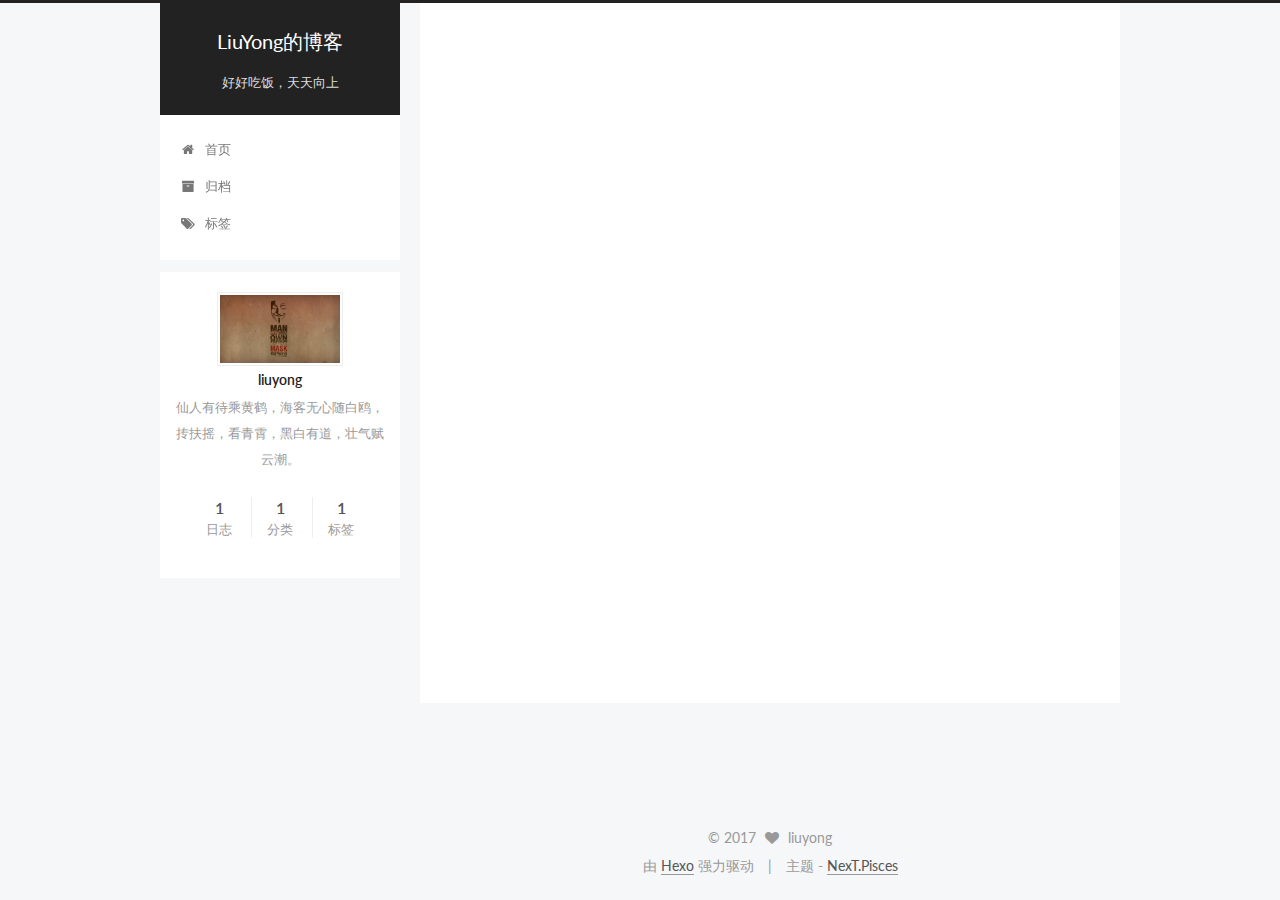
==== commit 7098ac5a: "Site updated: 2017-04-04 19:09:29" ====
--- a/index.html
+++ b/index.html
@@ -388,135 +388,6 @@
 
 
     
-      
-
-  
-
-  
-  
-  
-
-  <article class="post post-type-normal " itemscope itemtype="http://schema.org/Article">
-    <link itemprop="mainEntityOfPage" href="https://ly6287163.github.io/2017/04/02/hello-world/">
-
-    <span hidden itemprop="author" itemscope itemtype="http://schema.org/Person">
-      <meta itemprop="name" content="liuyong">
-      <meta itemprop="description" content="">
-      <meta itemprop="image" content="/images/v.jpg">
-    </span>
-
-    <span hidden itemprop="publisher" itemscope itemtype="http://schema.org/Organization">
-      <meta itemprop="name" content="LiuYong的博客">
-    </span>
-
-    
-      <header class="post-header">
-
-        
-        
-          <h1 class="post-title" itemprop="name headline">
-            
-            
-              
-                
-                <a class="post-title-link" href="/2017/04/02/hello-world/" itemprop="url">
-                  Hello World
-                </a>
-              
-            
-          </h1>
-        
-
-        <div class="post-meta">
-          <span class="post-time">
-            
-              <span class="post-meta-item-icon">
-                <i class="fa fa-calendar-o"></i>
-              </span>
-              
-                <span class="post-meta-item-text">发表于</span>
-              
-              <time title="创建于" itemprop="dateCreated datePublished" datetime="2017-04-02T12:16:39+08:00">
-                2017-04-02
-              </time>
-            
-
-            
-
-            
-          </span>
-
-          
-
-          
-            
-          
-
-          
-          
-
-          
-
-          
-
-          
-
-        </div>
-      </header>
-    
-
-
-    <div class="post-body" itemprop="articleBody">
-
-      
-      
-
-      
-        
-          
-            <p>Welcome to <a href="https://hexo.io/" target="_blank" rel="external">Hexo</a>! This is your very first post. Check <a href="https://hexo.io/docs/" target="_blank" rel="external">documentation</a> for more info. If you get any problems when using Hexo, you can find the answer in <a href="https://hexo.io/docs/troubleshooting.html" target="_blank" rel="external">troubleshooting</a> or you can ask me on <a href="https://github.com/hexojs/hexo/issues" target="_blank" rel="external">GitHub</a>.</p>
-<h2 id="Quick-Start"><a href="#Quick-Start" class="headerlink" title="Quick Start"></a>Quick Start</h2><h3 id="Create-a-new-post"><a href="#Create-a-new-post" class="headerlink" title="Create a new post"></a>Create a new post</h3><figure class="highlight bash"><table><tr><td class="gutter"><pre><div class="line">1</div></pre></td><td class="code"><pre><div class="line">$ hexo new <span class="string">"My New Post"</span></div></pre></td></tr></table></figure>
-<p>More info: <a href="https://hexo.io/docs/writing.html" target="_blank" rel="external">Writing</a></p>
-<h3 id="Run-server"><a href="#Run-server" class="headerlink" title="Run server"></a>Run server</h3><figure class="highlight bash"><table><tr><td class="gutter"><pre><div class="line">1</div></pre></td><td class="code"><pre><div class="line">$ hexo server</div></pre></td></tr></table></figure>
-<p>More info: <a href="https://hexo.io/docs/server.html" target="_blank" rel="external">Server</a></p>
-<h3 id="Generate-static-files"><a href="#Generate-static-files" class="headerlink" title="Generate static files"></a>Generate static files</h3><figure class="highlight bash"><table><tr><td class="gutter"><pre><div class="line">1</div></pre></td><td class="code"><pre><div class="line">$ hexo generate</div></pre></td></tr></table></figure>
-<p>More info: <a href="https://hexo.io/docs/generating.html" target="_blank" rel="external">Generating</a></p>
-<h3 id="Deploy-to-remote-sites"><a href="#Deploy-to-remote-sites" class="headerlink" title="Deploy to remote sites"></a>Deploy to remote sites</h3><figure class="highlight bash"><table><tr><td class="gutter"><pre><div class="line">1</div></pre></td><td class="code"><pre><div class="line">$ hexo deploy</div></pre></td></tr></table></figure>
-<p>More info: <a href="https://hexo.io/docs/deployment.html" target="_blank" rel="external">Deployment</a></p>
-
-          
-        
-      
-    </div>
-
-    <div>
-      
-    </div>
-
-    <div>
-      
-    </div>
-
-    <div>
-      
-    </div>
-
-    <footer class="post-footer">
-      
-
-      
-
-      
-
-      
-      
-        <div class="post-eof"></div>
-      
-    </footer>
-  </article>
-
-
-    
   </section>
 
   
@@ -562,7 +433,7 @@
           
             <div class="site-state-item site-state-posts">
               <a href="/archives">
-                <span class="site-state-item-count">2</span>
+                <span class="site-state-item-count">1</span>
                 <span class="site-state-item-name">日志</span>
               </a>
             </div>
